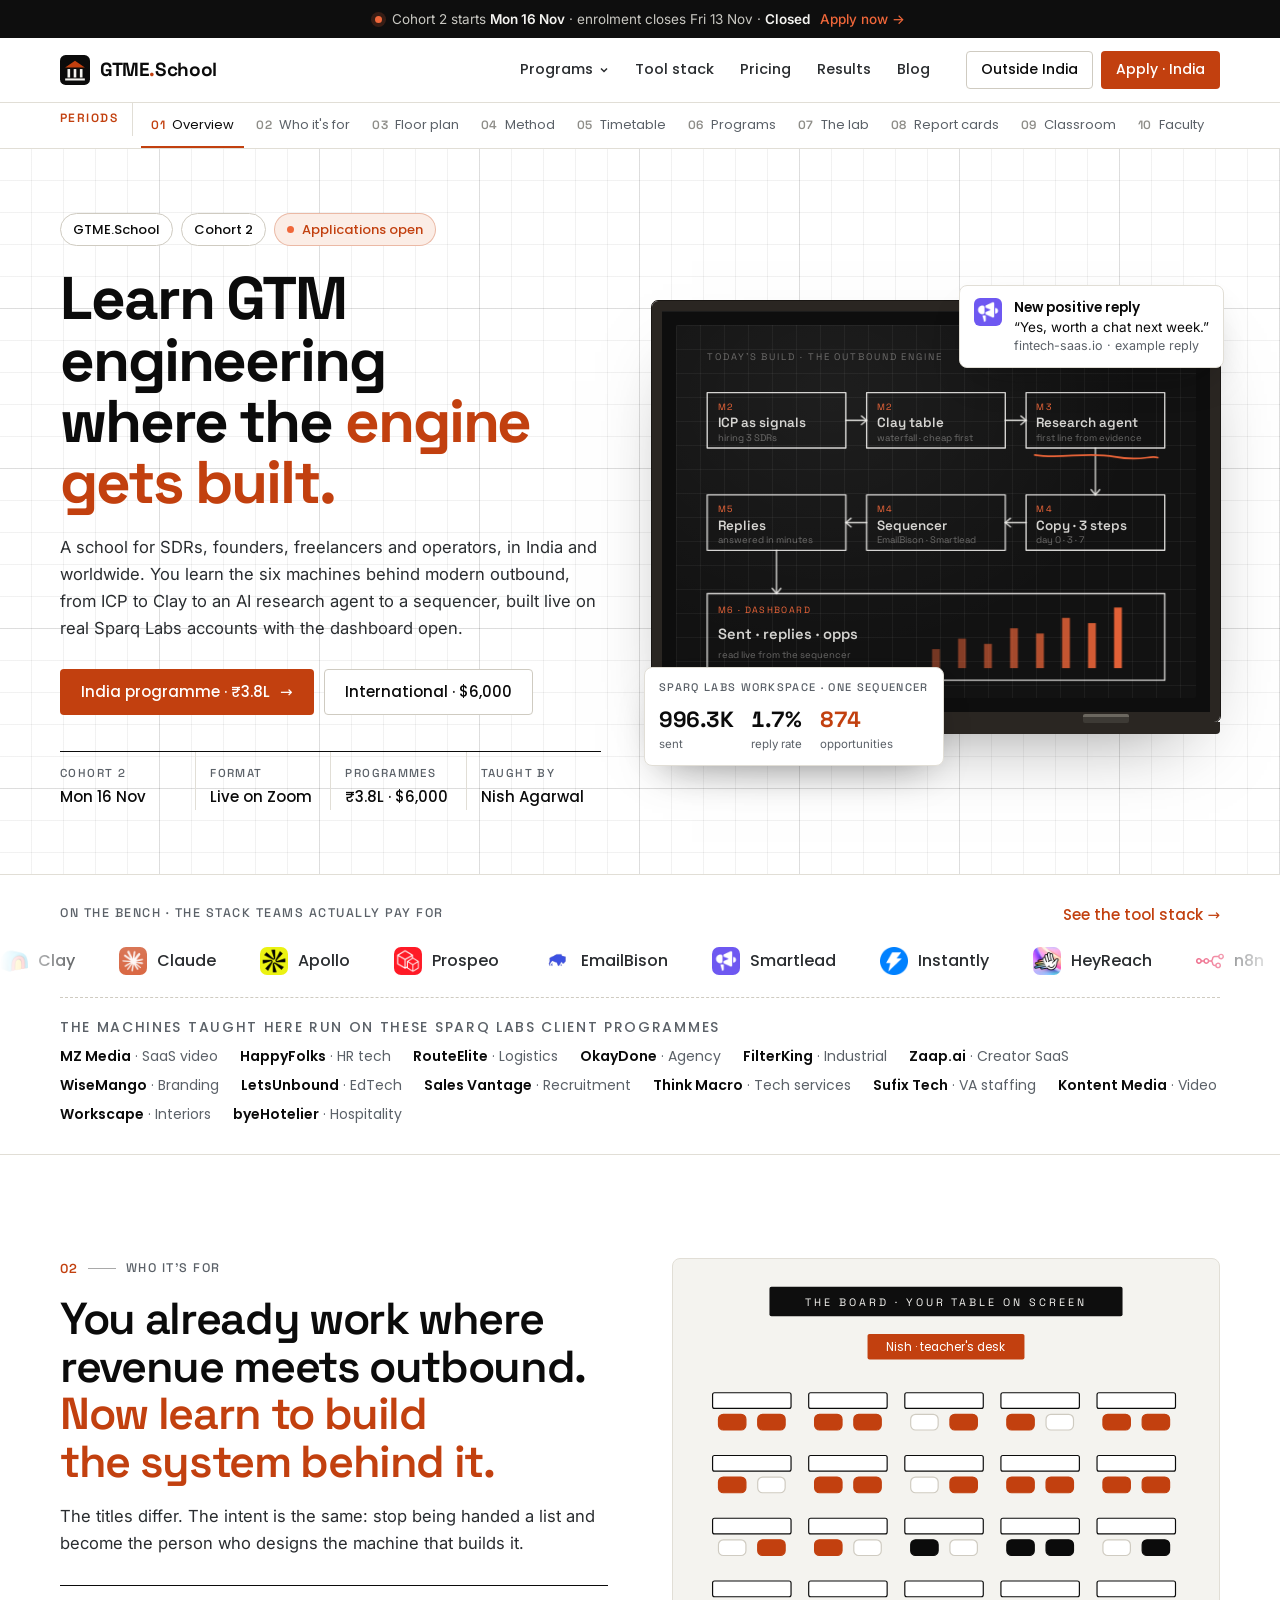
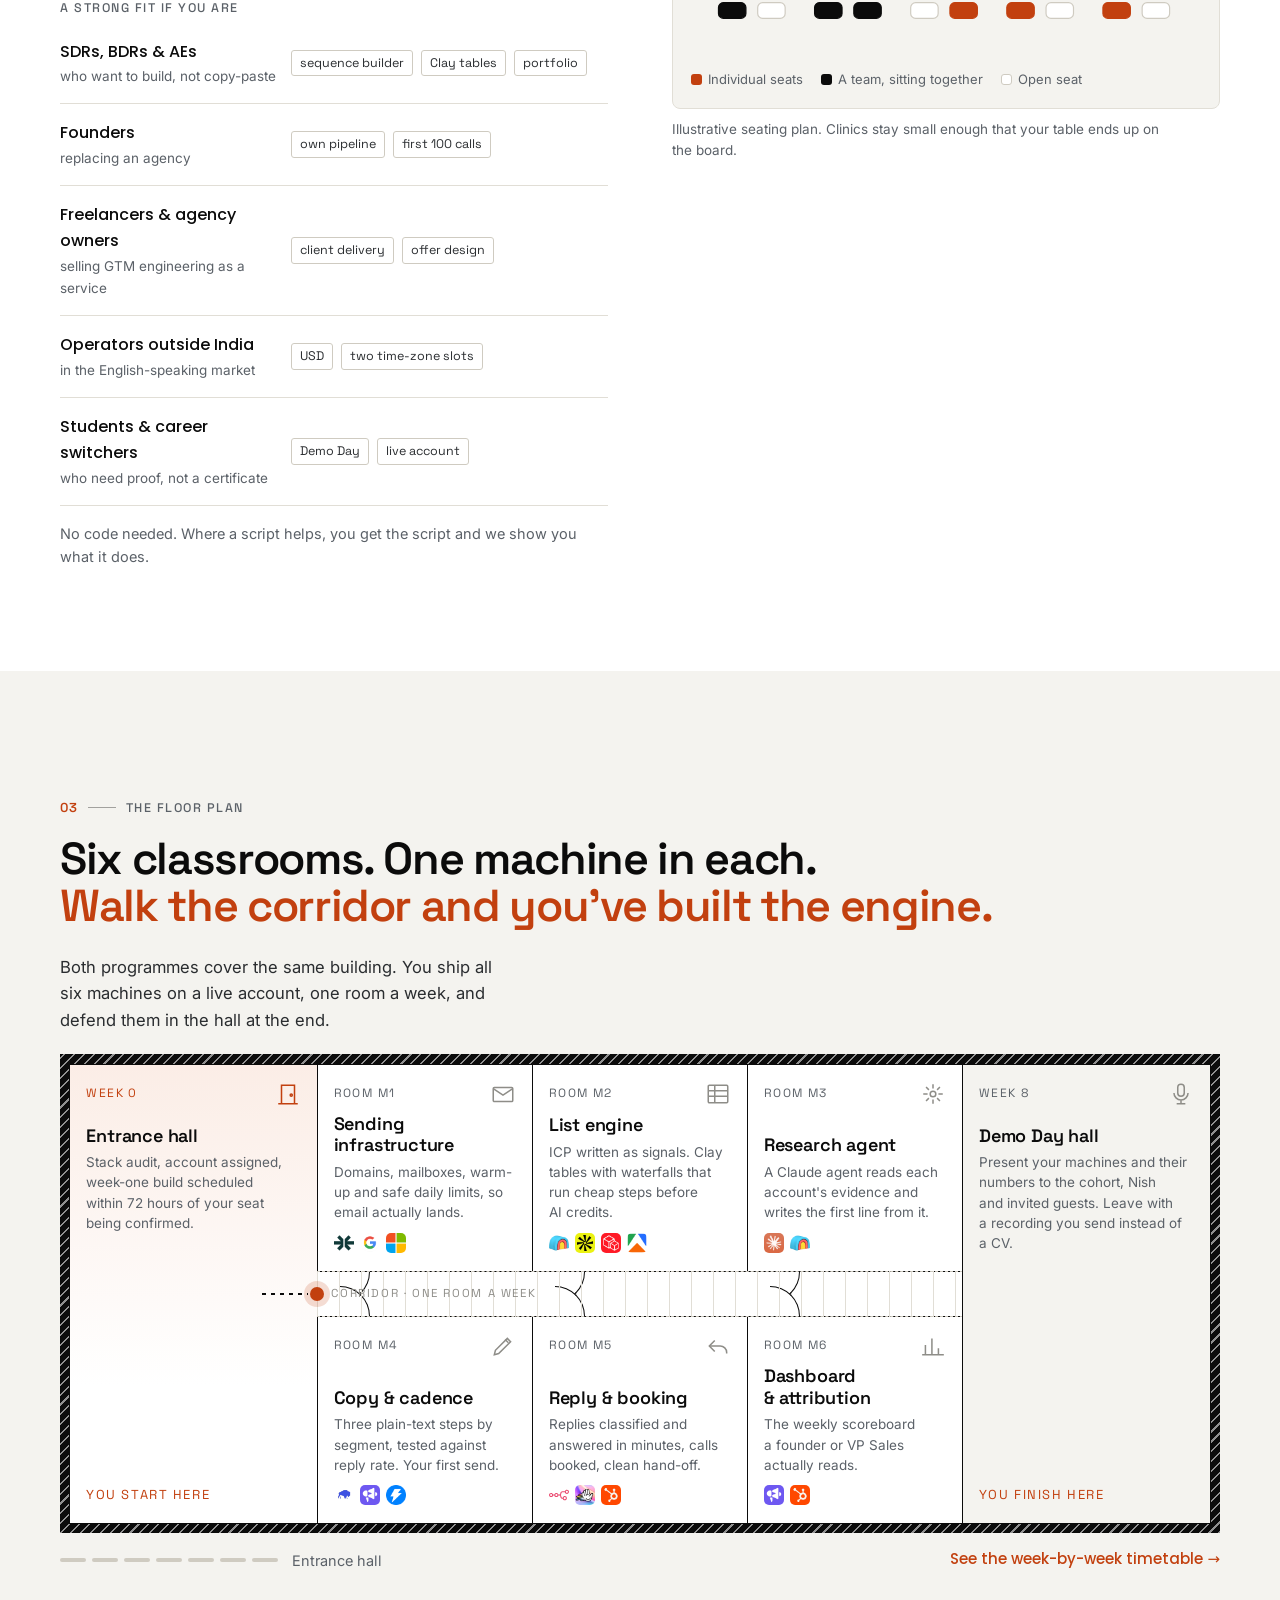
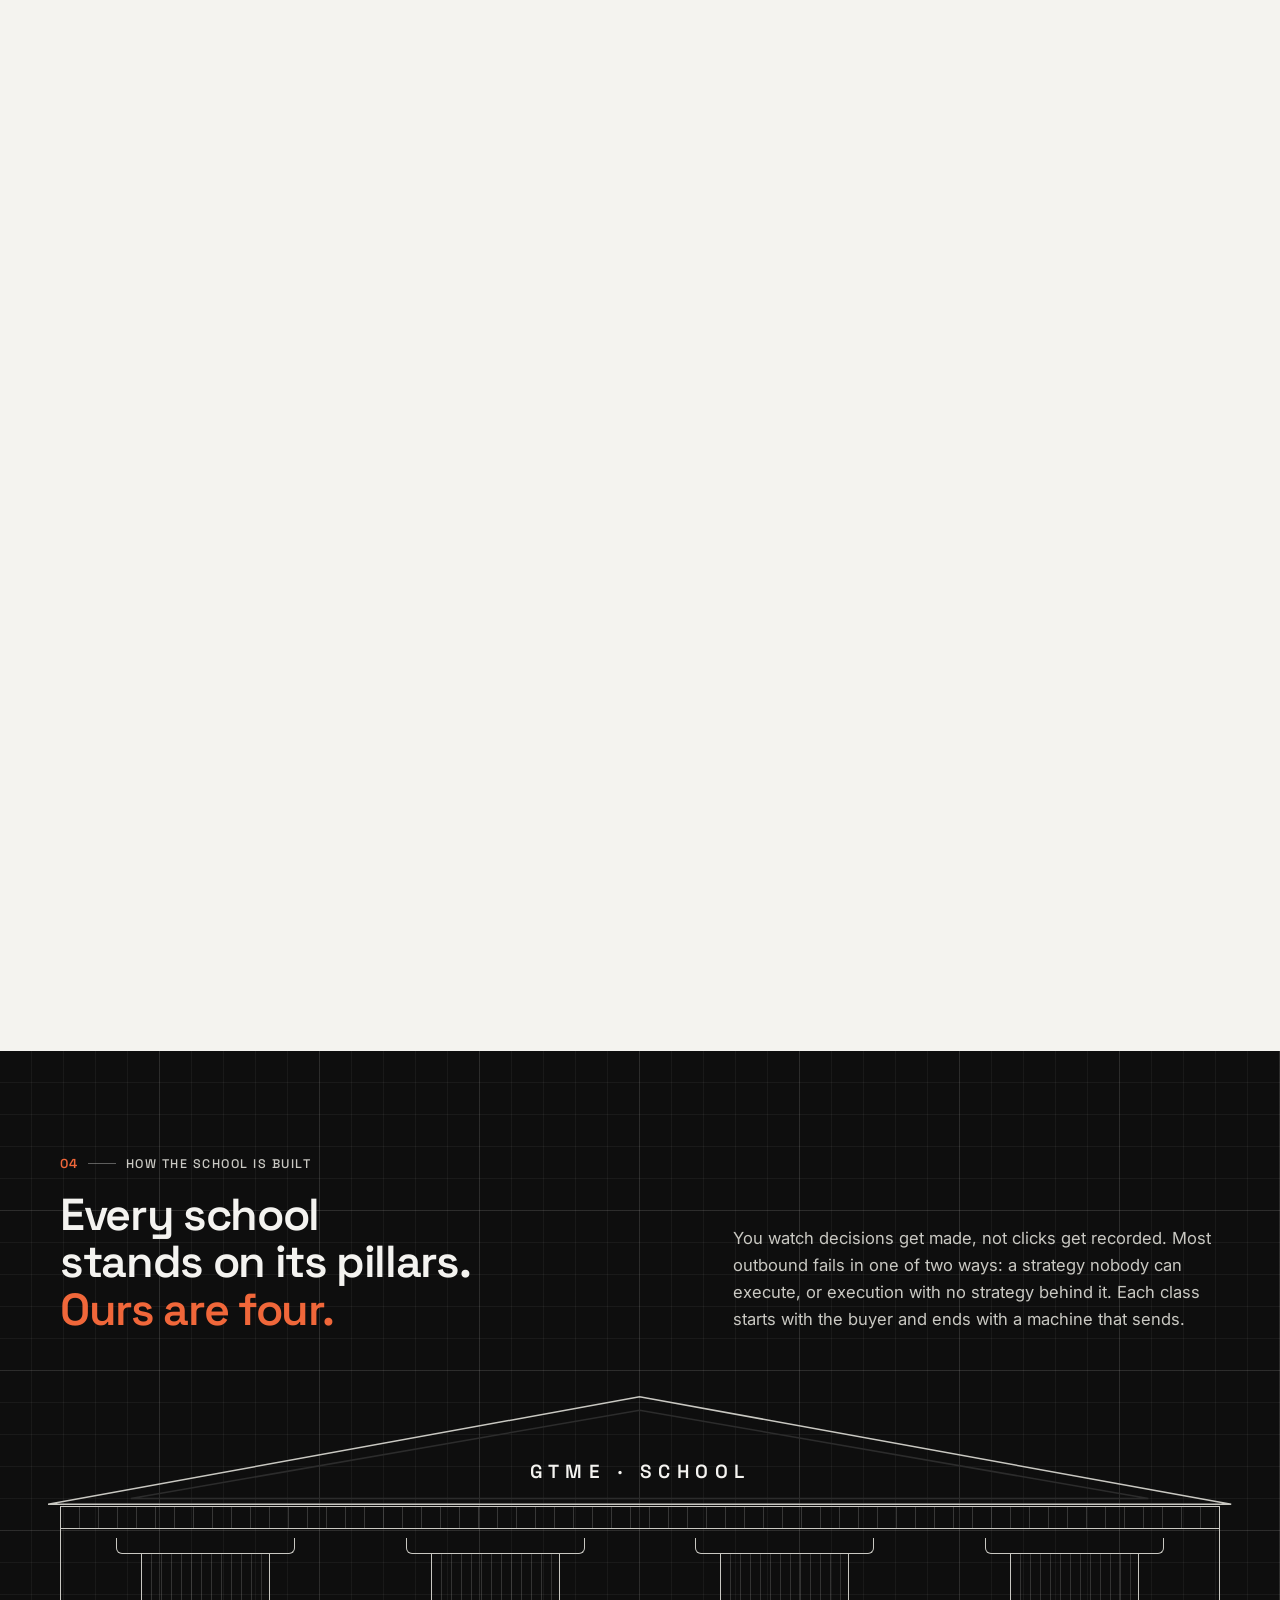
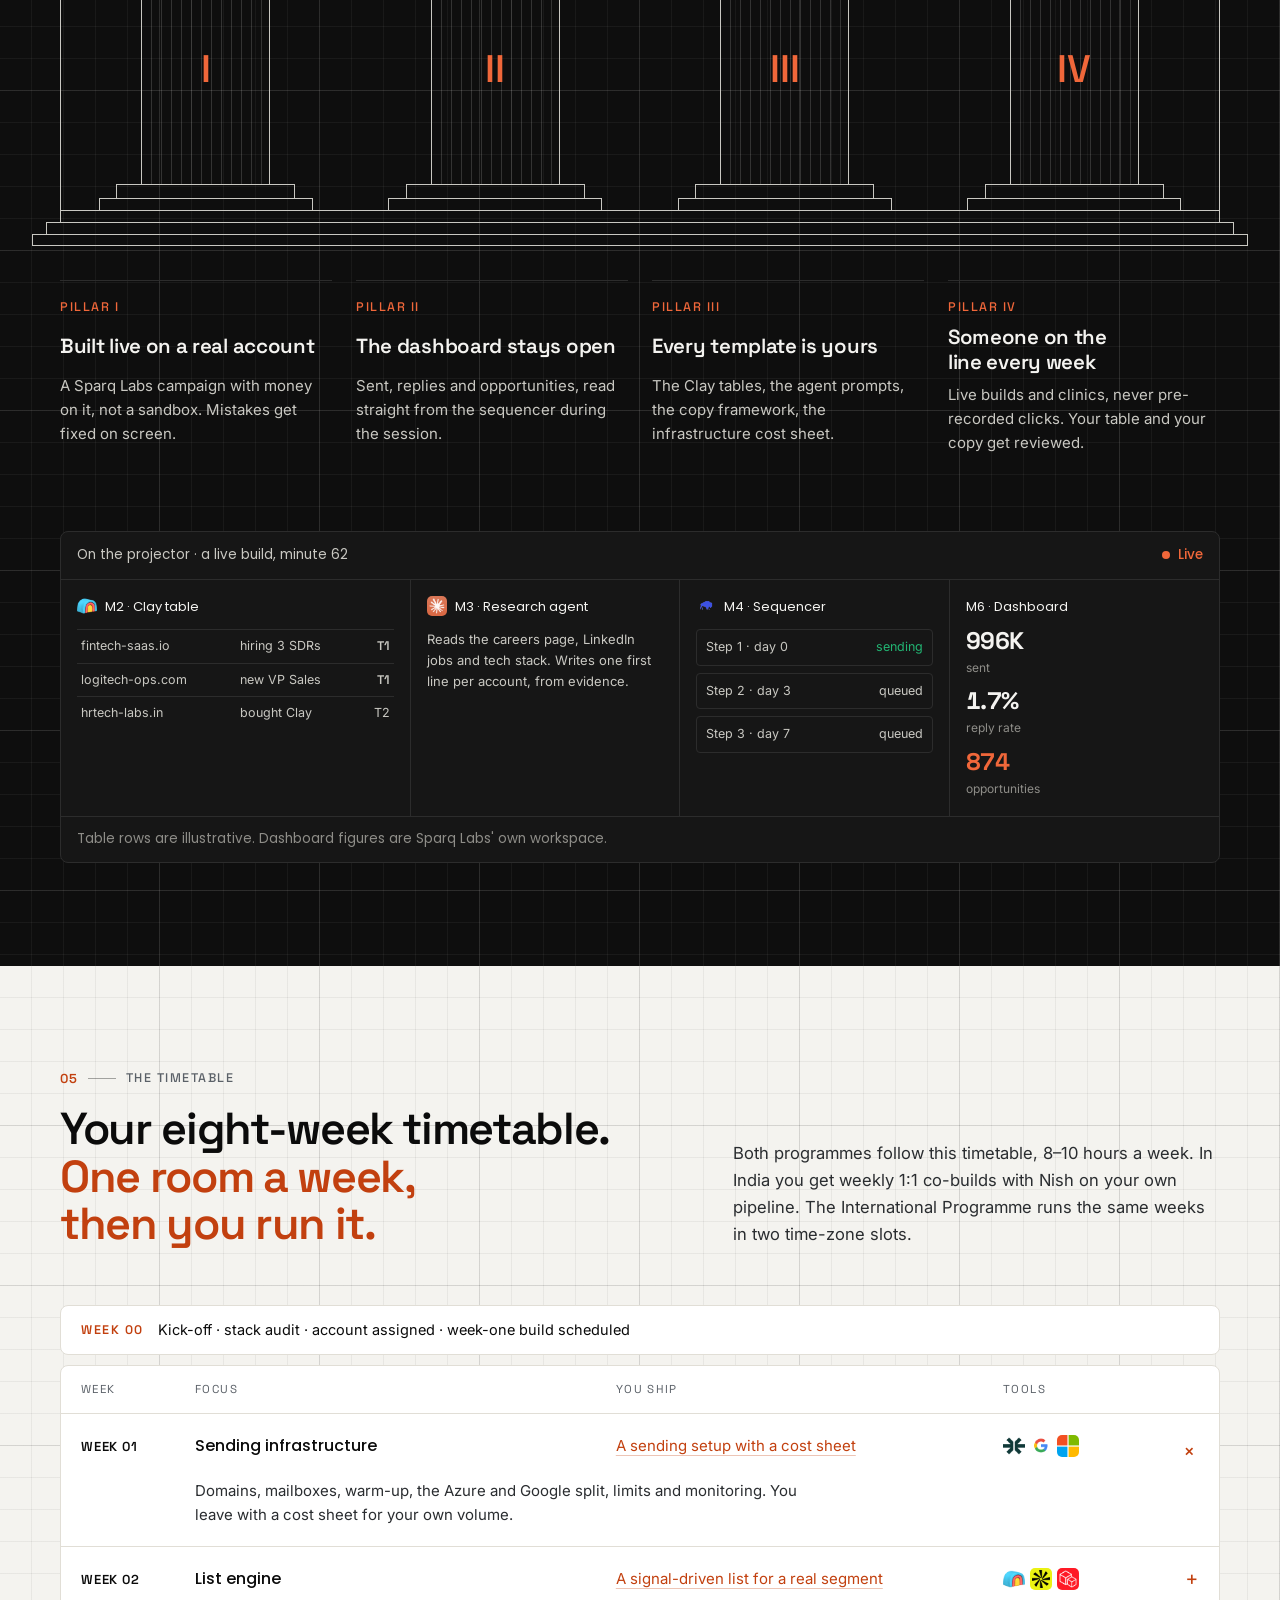
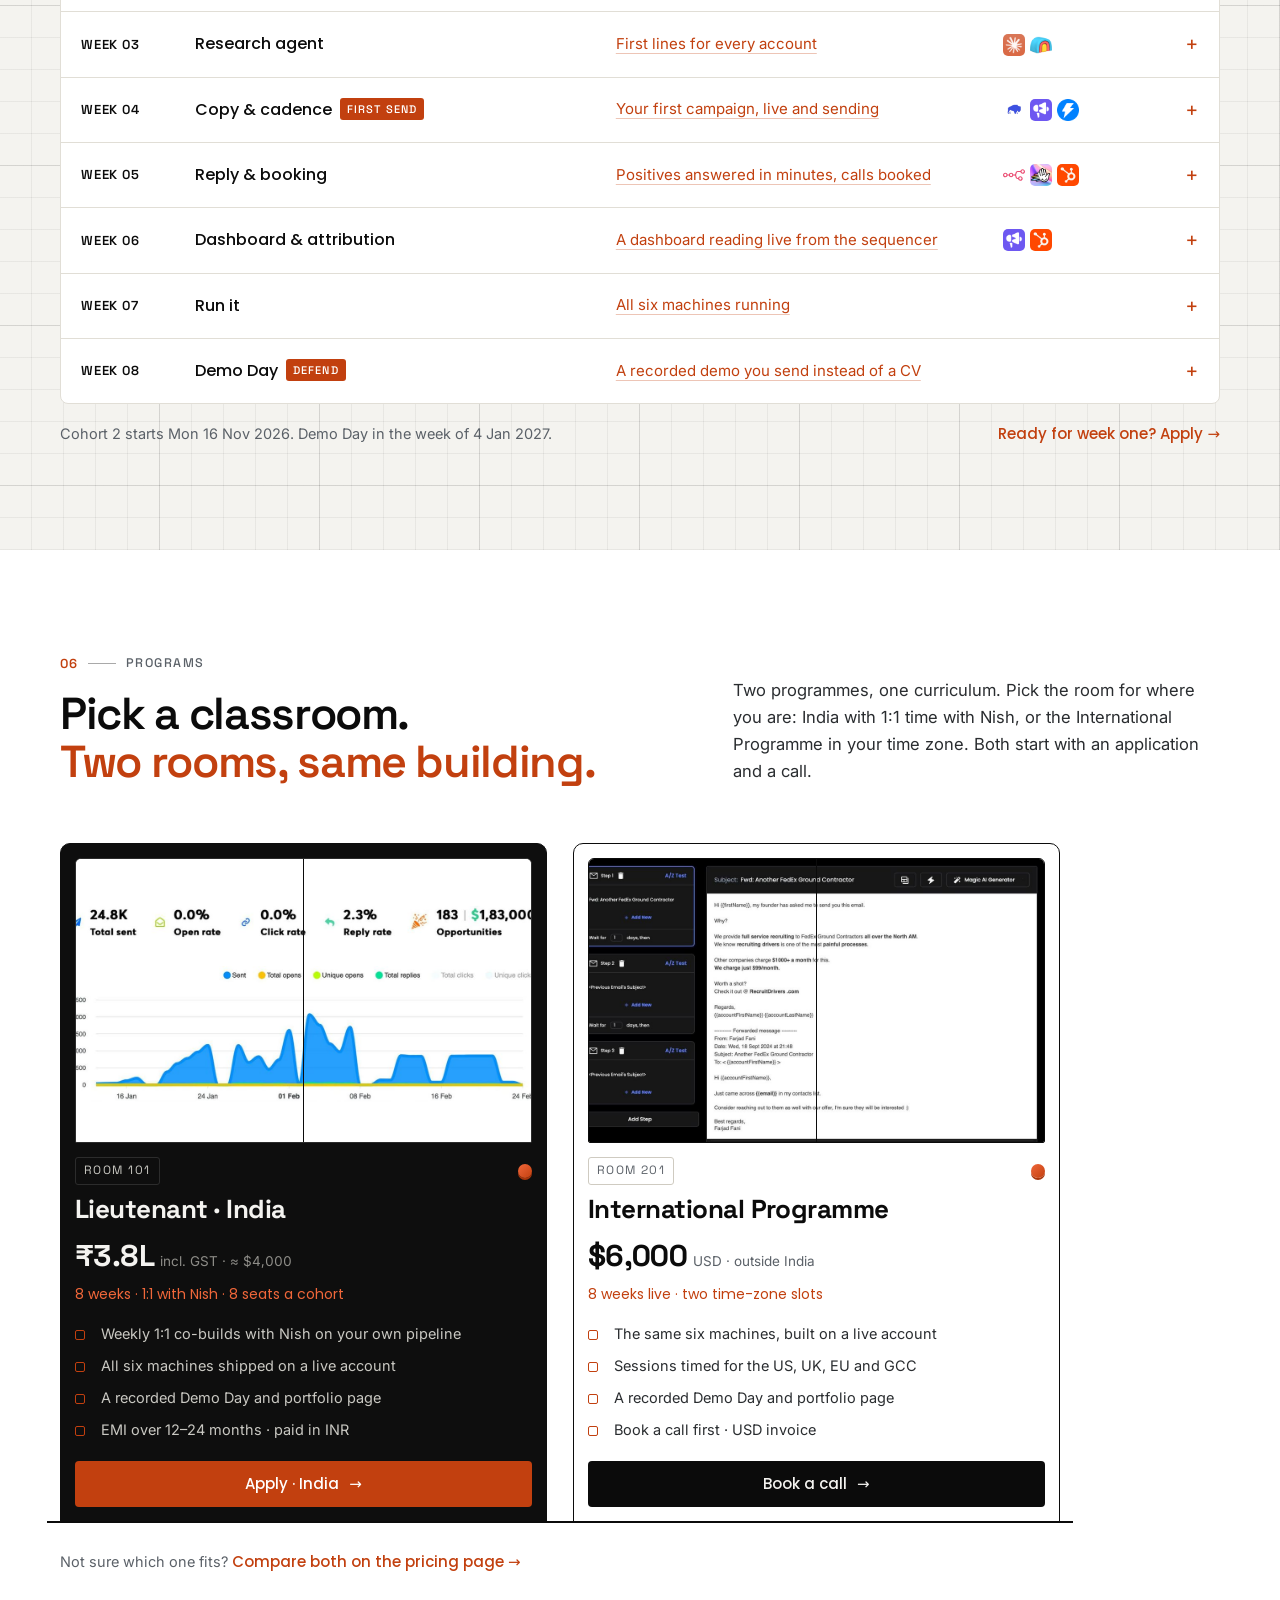
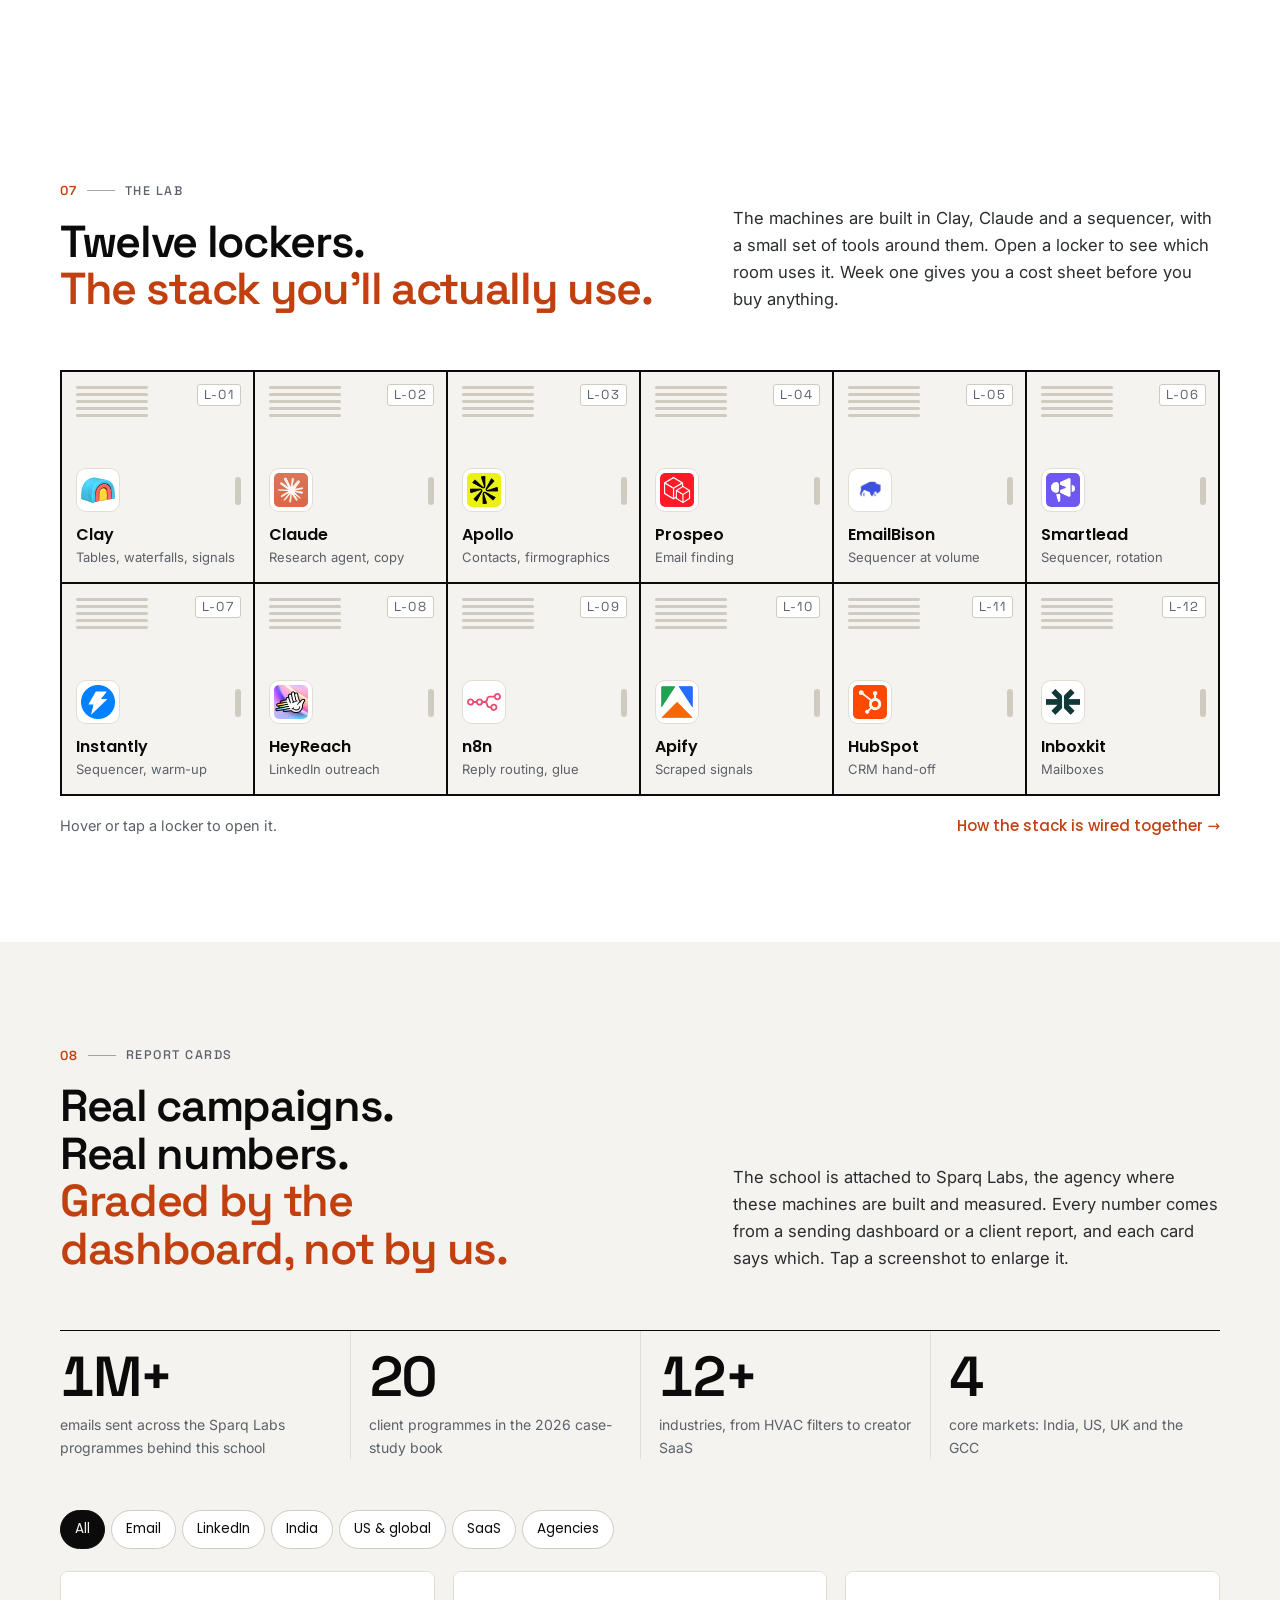
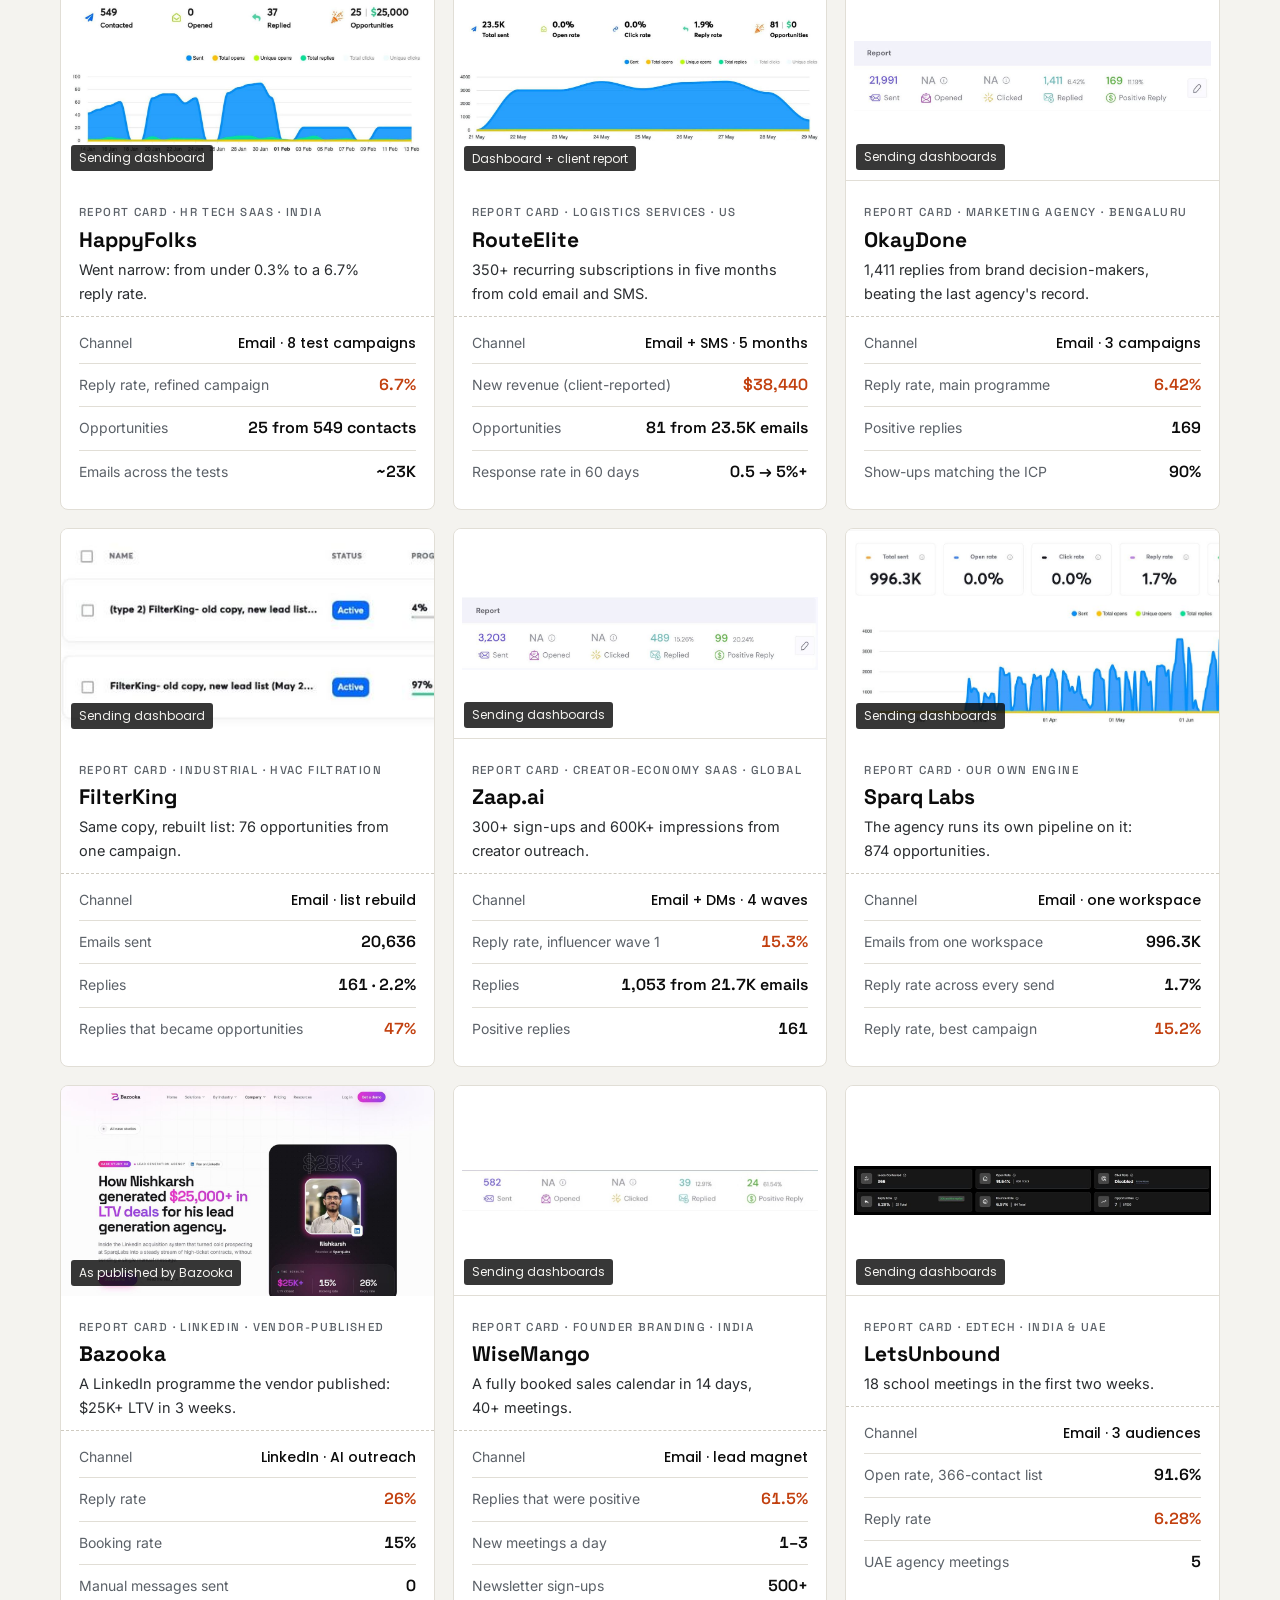
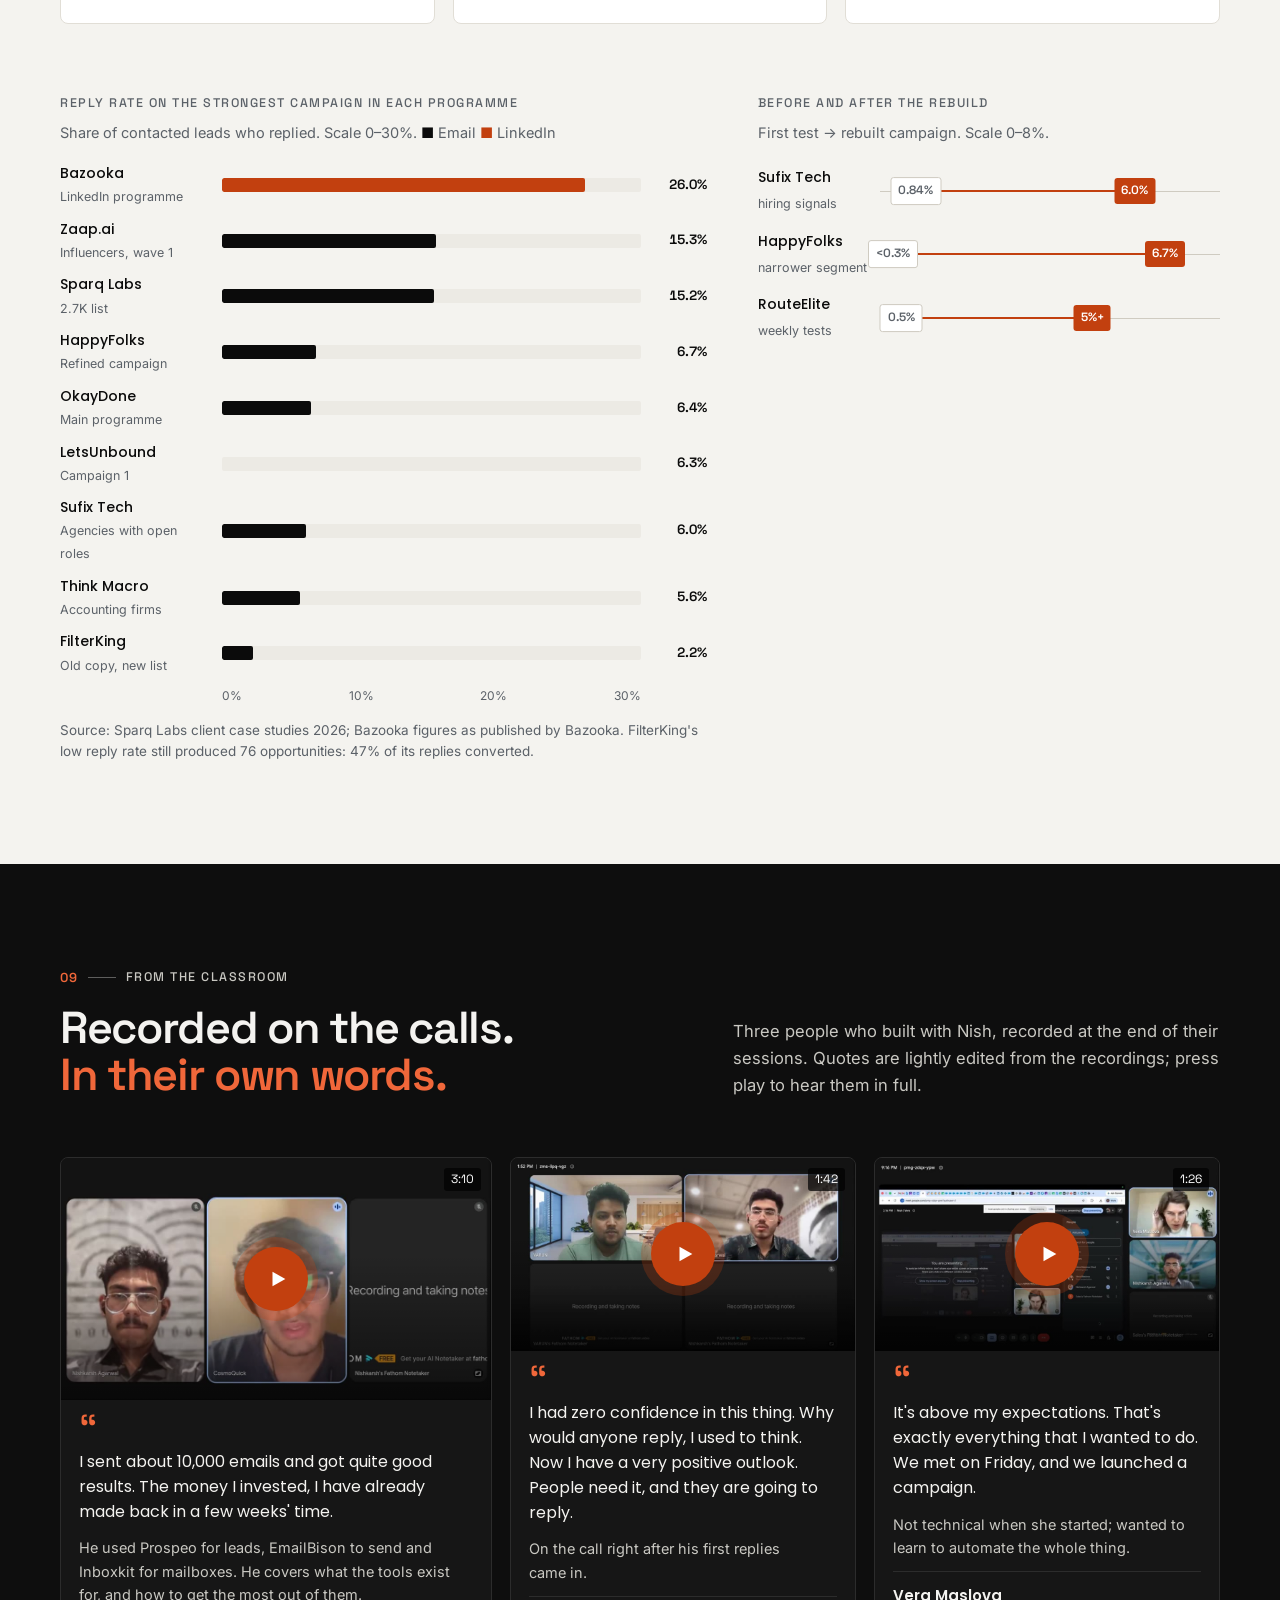
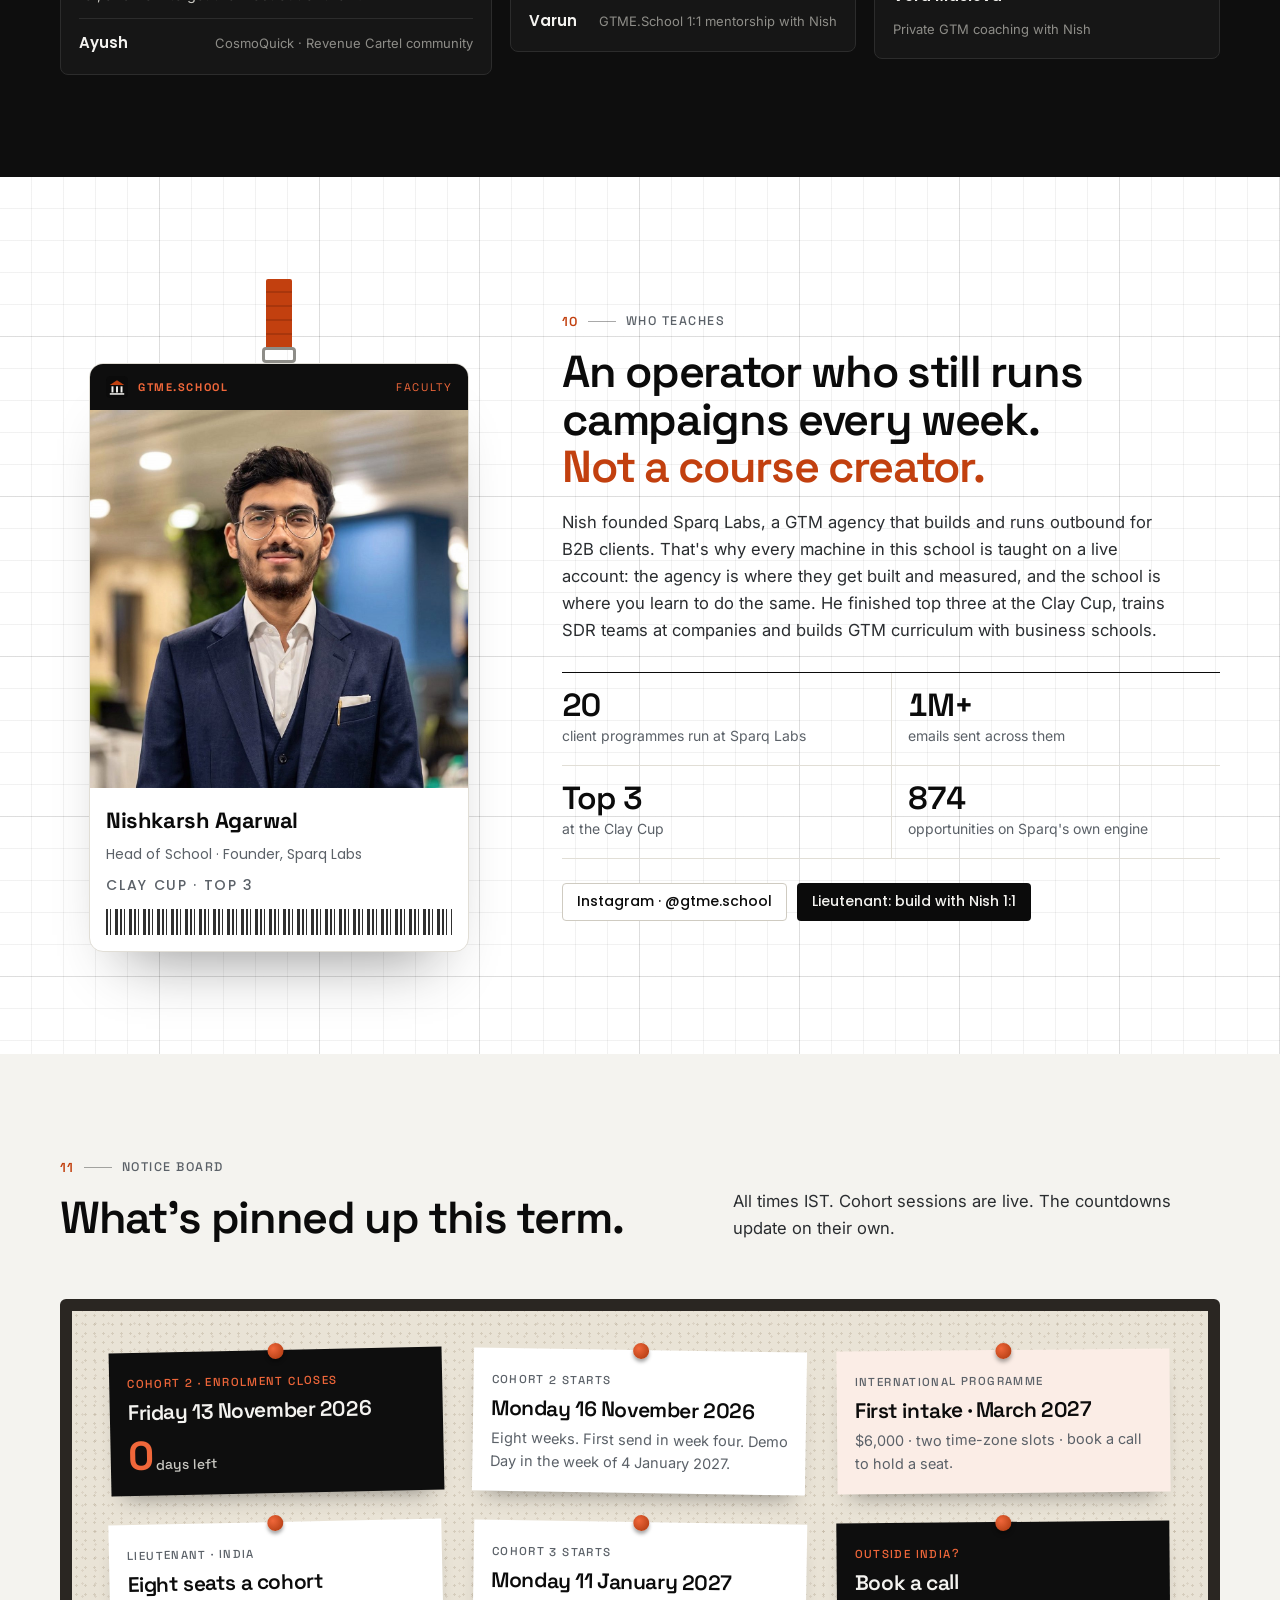
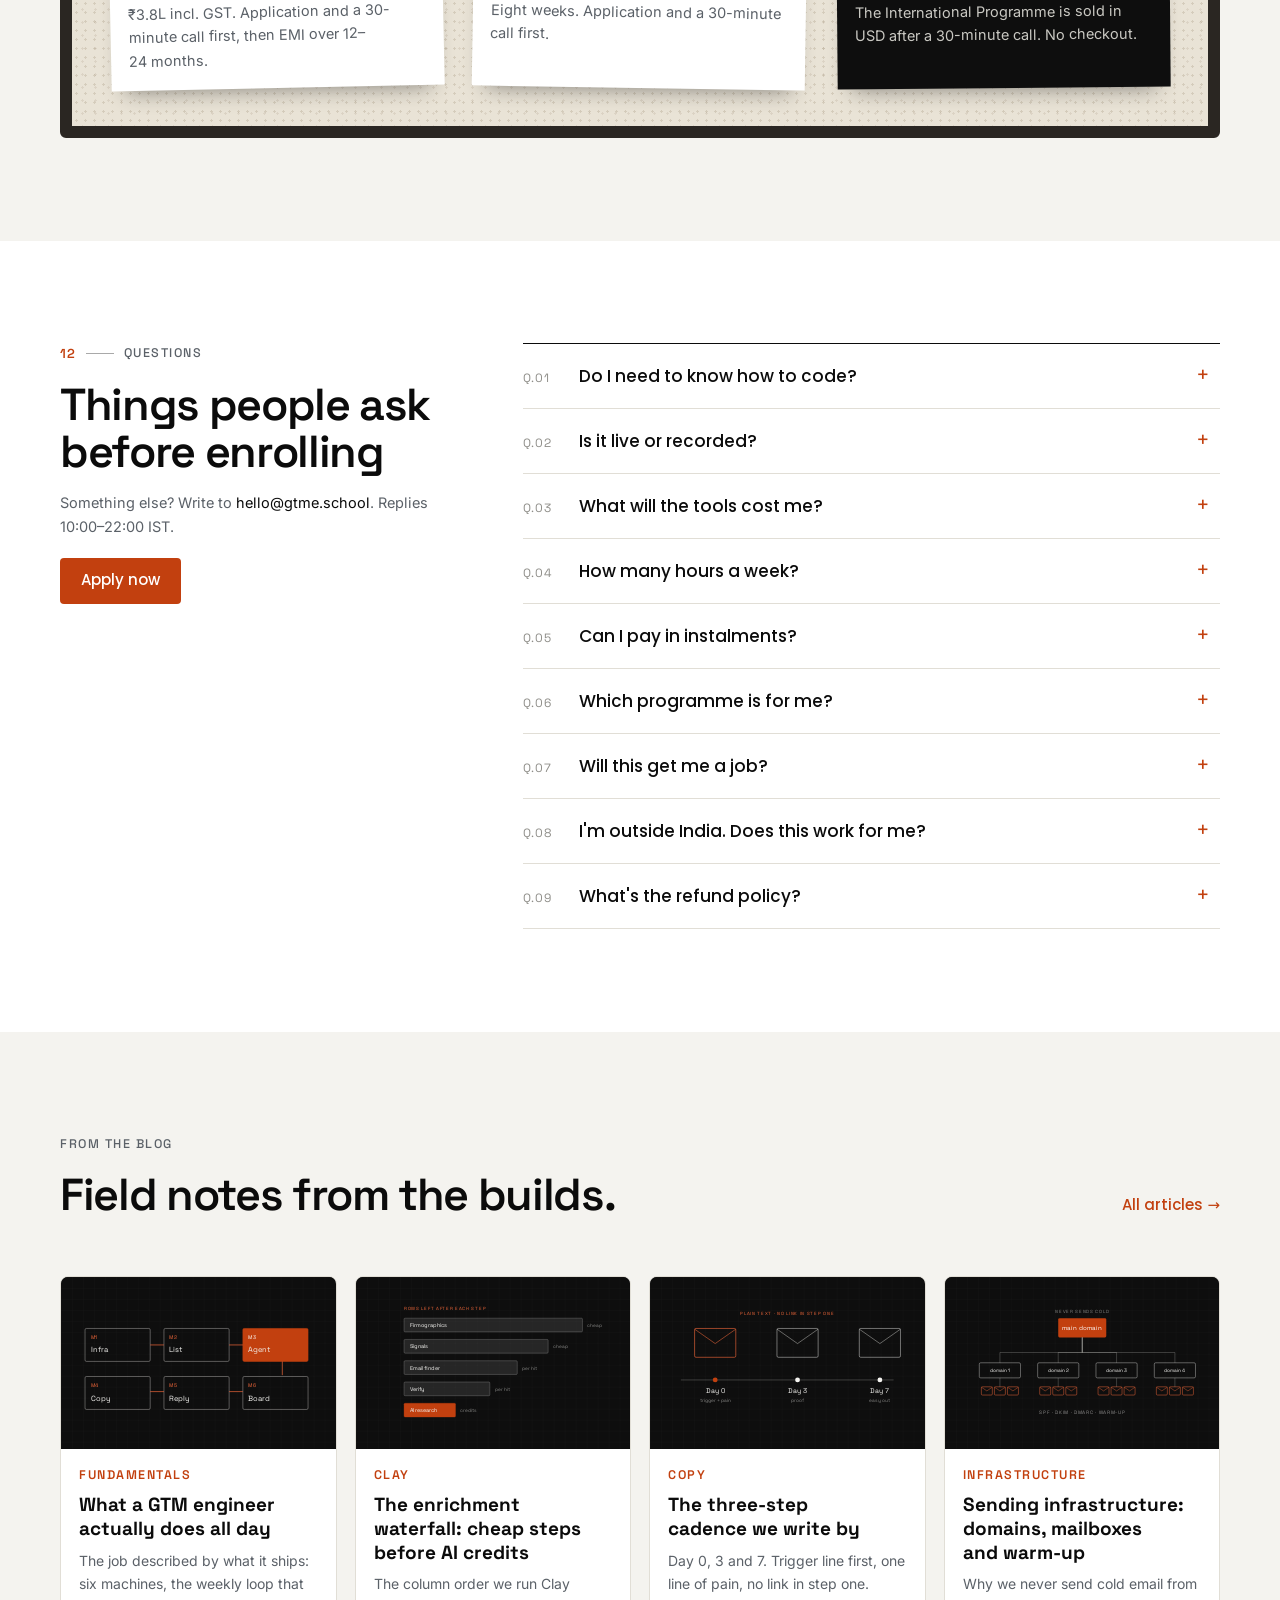
==== index.html @ cdf1d206 "Add files via upload" ====
<!doctype html><html lang="en"><head><meta charset="utf-8"><meta name="viewport" content="width=device-width,initial-scale=1,viewport-fit=cover"><title>GTME.School</title><meta name="claude:viewport-fit-sides" content="cover"><meta name="description" content="Learn GTM engineering by building the outbound engine live on real accounts: Lieutenant for India and the International Programme."><link rel="icon" href="favicon.svg"><link rel="preconnect" href="https://fonts.googleapis.com"><link rel="preconnect" href="https://fonts.gstatic.com" crossorigin><link rel="stylesheet" href="https://fonts.googleapis.com/css2?family=Inter:wght@400;500;600&family=Poppins:wght@400;500;600&family=Space+Grotesk:wght@400;500;600;700&display=swap"><link rel="stylesheet" href="assets/site.css"></head><body><div class="bell"><div class="wrap"><span class="dot" aria-hidden="true"></span><span>Cohort 2 starts <b>Mon 16 Nov</b> · enrolment closes Fri 13 Nov · <b data-deadline="2026-11-13T23:59:00+05:30">21 days left</b></span><a href="pricing.html#apply">Apply now →</a></div></div>
<header class="hdr"><div class="wrap"><a class="brand " href="index.html" aria-label="GTME.School home"><svg viewBox="0 0 32 32" aria-hidden="true"><rect width="32" height="32" rx="6" fill="#0B0B0B"/><path d="M5.5 13.2 16 6l10.5 7.2z" fill="#C2400F"/><rect x="8" y="15" width="2.8" height="9" fill="#F4F3F0"/><rect x="14.6" y="15" width="2.8" height="9" fill="#F4F3F0"/><rect x="21.2" y="15" width="2.8" height="9" fill="#F4F3F0"/><rect x="5.5" y="25" width="21" height="2.2" fill="#F4F3F0"/></svg><span>GTME<span class="dotsch">.</span>School</span></a>
<nav class="nav" aria-label="Main">
<div class="dd"><button type="button" aria-expanded="false" aria-haspopup="true">Programs <svg width="10" height="10" viewBox="0 0 10 10" aria-hidden="true"><path d="M2 3.5 5 6.5 8 3.5" fill="none" stroke="currentColor" stroke-width="1.5"/></svg></button><div class="menu"><a href="lieutenant.html"><span class="rm">RM 101</span><span class="t">Lieutenant · India</span><span class="p">₹3.8L</span><span class="d">8 weeks · 1:1 with Nish · incl. GST</span></a><a href="international.html"><span class="rm">RM 201</span><span class="t">International Programme</span><span class="p">$6,000</span><span class="d">8 weeks · two time-zone slots · USD</span></a></div></div>
<a href="tools.html">Tool stack</a><a href="pricing.html">Pricing</a><a href="index.html#results">Results</a><a href="blog.html">Blog</a></nav>
<div class="cta"><a class="btn btn-line btn-sm" href="international.html">Outside India</a><a class="btn btn-ember btn-sm" href="lieutenant.html#apply">Apply · India</a></div>
<button class="burger" type="button" aria-label="Open menu" aria-expanded="false" aria-controls="mnav"><span></span></button>
</div></header>
<div class="mnav" id="mnav" hidden><div class="top"><a class="brand " href="index.html" aria-label="GTME.School home"><svg viewBox="0 0 32 32" aria-hidden="true"><rect width="32" height="32" rx="6" fill="#0B0B0B"/><path d="M5.5 13.2 16 6l10.5 7.2z" fill="#C2400F"/><rect x="8" y="15" width="2.8" height="9" fill="#F4F3F0"/><rect x="14.6" y="15" width="2.8" height="9" fill="#F4F3F0"/><rect x="21.2" y="15" width="2.8" height="9" fill="#F4F3F0"/><rect x="5.5" y="25" width="21" height="2.2" fill="#F4F3F0"/></svg><span>GTME<span class="dotsch">.</span>School</span></a><button class="close" type="button" aria-label="Close menu">×</button></div>
<a class="l" href="index.html">Home</a><a class="l" href="lieutenant.html">Lieutenant · India <span>₹3.8L</span></a><a class="l" href="international.html">International <span>$6,000</span></a><a class="l" href="tools.html">Tool stack</a><a class="l" href="pricing.html">Pricing</a><a class="l" href="index.html#results">Results</a><a class="l" href="blog.html">Blog</a>
<a class="btn btn-ember" href="lieutenant.html#apply">Apply · India</a><a class="btn btn-line" href="international.html#call">Book a call · International</a></div><main id="top"><nav class="periods" aria-label="Sections"><div class="wrap"><div class="scroller"><ol><li><span class="bellmark">Periods</span></li><li><a href="#top"><b>01</b>Overview</a></li><li><a href="#who"><b>02</b>Who it's for</a></li><li><a href="#plan"><b>03</b>Floor plan</a></li><li><a href="#method"><b>04</b>Method</a></li><li><a href="#timetable"><b>05</b>Timetable</a></li><li><a href="#programs"><b>06</b>Programs</a></li><li><a href="#lab"><b>07</b>The lab</a></li><li><a href="#results"><b>08</b>Report cards</a></li><li><a href="#classroom"><b>09</b>Classroom</a></li><li><a href="#faculty"><b>10</b>Faculty</a></li><li><a href="#dates"><b>11</b>Notice board</a></li><li><a href="#faq"><b>12</b>FAQ</a></li></ol></div></div></nav><section class="hero blueprint"><div class="wrap hero-grid">
<div class="rv">
<div class="chips"><span class="chip">GTME.School</span><span class="chip">Cohort 2</span><span class="chip ember"><span class="d"></span>Applications open</span></div>
<h1 class="h1">Learn GTM engineering where the <span class="em">engine gets built.</span></h1>
<p class="lede">A school for SDRs, founders, freelancers and operators, in India and worldwide. You learn the six machines behind modern outbound, from ICP to Clay to an AI research agent to a sequencer, built live on real Sparq Labs accounts with the dashboard open.</p>
<div class="ctas"><a class="btn btn-ember" href="lieutenant.html">India programme · ₹3.8L <span class="arr">→</span></a><a class="btn btn-line" href="international.html">International · $6,000</a></div>
<div class="facts"><div><span class="label">Cohort 2</span><span class="v">Mon 16 Nov</span></div><div><span class="label">Format</span><span class="v">Live on Zoom</span></div><div><span class="label">Programmes</span><span class="v">₹3.8L · $6,000</span></div><div><span class="label">Taught by</span><span class="v">Nish Agarwal</span></div></div>
</div>
<div class="rv d1" style="position:relative"><div class="board"><div class="board-in"><svg viewBox="0 0 600 430" role="img" aria-label="Chalkboard diagram of the outbound engine: ICP as signals, Clay table, research agent, three-step copy, sequencer, replies, and a dashboard showing 996.3K emails sent and 874 opportunities."><path class="chalk-s draw" data-d="0.25" pathLength="1" d="M36 78h160v64h-160z"/><g class="fadein" data-d="0.60"><text class="chalk-t" x="48" y="98" font-size="10.5" letter-spacing="1.6" style="fill:var(--flame)">M2</text><text class="chalk-t" x="48" y="118" font-size="15.5" font-weight="600">ICP as signals</text><text class="chalk-t" x="48" y="134" font-size="11" style="fill:var(--chalk-dim)">hiring 3 SDRs</text></g><path class="chalk-s draw" data-d="0.57" pathLength="1" d="M220 78h160v64h-160z"/><g class="fadein" data-d="0.92"><text class="chalk-t" x="232" y="98" font-size="10.5" letter-spacing="1.6" style="fill:var(--flame)">M2</text><text class="chalk-t" x="232" y="118" font-size="15.5" font-weight="600">Clay table</text><text class="chalk-t" x="232" y="134" font-size="11" style="fill:var(--chalk-dim)">waterfall · cheap first</text></g><path class="chalk-s draw" data-d="0.89" pathLength="1" d="M404 78h160v64h-160z"/><g class="fadein" data-d="1.24"><text class="chalk-t" x="416" y="98" font-size="10.5" letter-spacing="1.6" style="fill:var(--flame)">M3</text><text class="chalk-t" x="416" y="118" font-size="15.5" font-weight="600">Research agent</text><text class="chalk-t" x="416" y="134" font-size="11" style="fill:var(--chalk-dim)">first line from evidence</text></g><path class="chalk-s draw" data-d="1.21" pathLength="1" d="M404 196h160v64h-160z"/><g class="fadein" data-d="1.56"><text class="chalk-t" x="416" y="216" font-size="10.5" letter-spacing="1.6" style="fill:var(--flame)">M4</text><text class="chalk-t" x="416" y="236" font-size="15.5" font-weight="600">Copy · 3 steps</text><text class="chalk-t" x="416" y="252" font-size="11" style="fill:var(--chalk-dim)">day 0 · 3 · 7</text></g><path class="chalk-s draw" data-d="1.53" pathLength="1" d="M220 196h160v64h-160z"/><g class="fadein" data-d="1.88"><text class="chalk-t" x="232" y="216" font-size="10.5" letter-spacing="1.6" style="fill:var(--flame)">M4</text><text class="chalk-t" x="232" y="236" font-size="15.5" font-weight="600">Sequencer</text><text class="chalk-t" x="232" y="252" font-size="11" style="fill:var(--chalk-dim)">EmailBison · Smartlead</text></g><path class="chalk-s draw" data-d="1.85" pathLength="1" d="M36 196h160v64h-160z"/><g class="fadein" data-d="2.20"><text class="chalk-t" x="48" y="216" font-size="10.5" letter-spacing="1.6" style="fill:var(--flame)">M5</text><text class="chalk-t" x="48" y="236" font-size="15.5" font-weight="600">Replies</text><text class="chalk-t" x="48" y="252" font-size="11" style="fill:var(--chalk-dim)">answered in minutes</text></g><path class="chalk-s draw" data-d="0.55" pathLength="1" d="M196 110h24"/><path class="chalk-s draw" data-d="0.75" pathLength="1" d="M214 105l6 5-6 5"/><path class="chalk-s draw" data-d="0.87" pathLength="1" d="M380 110h24"/><path class="chalk-s draw" data-d="1.07" pathLength="1" d="M398 105l6 5-6 5"/><path class="chalk-s draw" data-d="1.19" pathLength="1" d="M484 142v54"/><path class="chalk-s draw" data-d="1.39" pathLength="1" d="M479 190l5 6 5-6"/><path class="chalk-s draw" data-d="1.51" pathLength="1" d="M404 228h-24"/><path class="chalk-s draw" data-d="1.71" pathLength="1" d="M386 223l-6 5 6 5"/><path class="chalk-s draw" data-d="1.83" pathLength="1" d="M220 228h-24"/><path class="chalk-s draw" data-d="2.03" pathLength="1" d="M202 223l-6 5 6 5"/><path class="chalk-s draw" data-d="2.15" pathLength="1" d="M116 260v50"/><path class="chalk-s draw" data-d="2.35" pathLength="1" d="M111 304l5 6 5-6"/><path class="chalk-s draw" data-d="2.37" pathLength="1" d="M36 310h528v100h-528z"/><path class="chalk-e draw" data-d="2.77" pathLength="1" d="M300 396v-22" style="stroke-width:9;stroke-linecap:butt;opacity:0.45"/><path class="chalk-e draw" data-d="2.85" pathLength="1" d="M330 396v-34" style="stroke-width:9;stroke-linecap:butt;opacity:0.52"/><path class="chalk-e draw" data-d="2.93" pathLength="1" d="M360 396v-28" style="stroke-width:9;stroke-linecap:butt;opacity:0.59"/><path class="chalk-e draw" data-d="3.01" pathLength="1" d="M390 396v-46" style="stroke-width:9;stroke-linecap:butt;opacity:0.66"/><path class="chalk-e draw" data-d="3.09" pathLength="1" d="M420 396v-40" style="stroke-width:9;stroke-linecap:butt;opacity:0.73"/><path class="chalk-e draw" data-d="3.17" pathLength="1" d="M450 396v-58" style="stroke-width:9;stroke-linecap:butt;opacity:0.80"/><path class="chalk-e draw" data-d="3.25" pathLength="1" d="M480 396v-52" style="stroke-width:9;stroke-linecap:butt;opacity:0.87"/><path class="chalk-e draw" data-d="3.33" pathLength="1" d="M510 396v-70" style="stroke-width:9;stroke-linecap:butt;opacity:0.94"/><g class="fadein" data-d="2.67"><text class="chalk-t" x="48" y="332" font-size="10.5" letter-spacing="1.6" style="fill:var(--flame)">M6 · DASHBOARD</text><text class="chalk-t" x="48" y="362" font-size="17" font-weight="600">Sent · replies · opps</text><text class="chalk-t" x="48" y="384" font-size="11" style="fill:var(--chalk-dim)">read live from the sequencer</text></g><path class="chalk-e draw" data-d="1.15" pathLength="1" d="M414 150c30 5 60-4 92 2s40-2 50 1"/><g class="fadein" data-d="0"><text class="chalk-t" x="36" y="40" font-size="11" letter-spacing="2.2" style="fill:var(--chalk-dim)">TODAY'S BUILD · THE OUTBOUND ENGINE</text><text class="chalk-t" x="564" y="40" font-size="11" letter-spacing="2" text-anchor="end" style="fill:var(--flame)">LIVE · REAL ACCOUNT</text></g><circle cx="556" cy="36" r="0" /></svg></div><div class="tray" aria-hidden="true"><i></i><i></i><i></i></div><div class="toast t1 fadein" data-d="2.6"><img src="assets/logos/smartlead.png" alt="" class="" loading="lazy" decoding="async" width="28" height="28"><div><b>New positive reply</b>“Yes, worth a chat next week.”<div class="m">fintech-saas.io · example reply</div></div></div><div class="toast t2 fadein" data-d="3.0"><span class="label" style="font-size:11px">Sparq Labs workspace · one sequencer</span><div class="row tnum"><div class="n">996.3K<small>sent</small></div><div class="n">1.7%<small>reply rate</small></div><div class="n" style="color:var(--ember)">874<small>opportunities</small></div></div></div></div></div>
</div></section>
<section class="belt"><div class="wrap"><div class="cap"><span class="label">On the bench · the stack teams actually pay for</span><a class="tlink" href="tools.html">See the tool stack →</a></div></div>
<div class="marq-mask"><div class="marq" aria-label="Tools taught"><span><img src="assets/logos/clay.png" alt="" class="" loading="lazy" decoding="async" width="28" height="28">Clay</span><span><img src="assets/logos/claude.png" alt="" class="" loading="lazy" decoding="async" width="28" height="28">Claude</span><span><img src="assets/logos/apollo.png" alt="" class="" loading="lazy" decoding="async" width="28" height="28">Apollo</span><span><img src="assets/logos/prospeo.png" alt="" class="" loading="lazy" decoding="async" width="28" height="28">Prospeo</span><span><img src="assets/logos/emailbison.png" alt="" class="" loading="lazy" decoding="async" width="28" height="28">EmailBison</span><span><img src="assets/logos/smartlead.png" alt="" class="" loading="lazy" decoding="async" width="28" height="28">Smartlead</span><span><img src="assets/logos/instantly.png" alt="" class="" loading="lazy" decoding="async" width="28" height="28">Instantly</span><span><img src="assets/logos/heyreach.png" alt="" class="" loading="lazy" decoding="async" width="28" height="28">HeyReach</span><span><img src="assets/logos/n8n.svg" alt="" class="" loading="lazy" decoding="async" width="28" height="28">n8n</span><span><img src="assets/logos/apify.png" alt="" class="" loading="lazy" decoding="async" width="28" height="28">Apify</span><span><img src="assets/logos/hubspot.png" alt="" class="" loading="lazy" decoding="async" width="28" height="28">HubSpot</span><span><img src="assets/logos/inboxkit.png" alt="" class="" loading="lazy" decoding="async" width="28" height="28">Inboxkit</span><span aria-hidden="true"><img src="assets/logos/clay.png" alt="" class="" loading="lazy" decoding="async" width="28" height="28">Clay</span><span aria-hidden="true"><img src="assets/logos/claude.png" alt="" class="" loading="lazy" decoding="async" width="28" height="28">Claude</span><span aria-hidden="true"><img src="assets/logos/apollo.png" alt="" class="" loading="lazy" decoding="async" width="28" height="28">Apollo</span><span aria-hidden="true"><img src="assets/logos/prospeo.png" alt="" class="" loading="lazy" decoding="async" width="28" height="28">Prospeo</span><span aria-hidden="true"><img src="assets/logos/emailbison.png" alt="" class="" loading="lazy" decoding="async" width="28" height="28">EmailBison</span><span aria-hidden="true"><img src="assets/logos/smartlead.png" alt="" class="" loading="lazy" decoding="async" width="28" height="28">Smartlead</span><span aria-hidden="true"><img src="assets/logos/instantly.png" alt="" class="" loading="lazy" decoding="async" width="28" height="28">Instantly</span><span aria-hidden="true"><img src="assets/logos/heyreach.png" alt="" class="" loading="lazy" decoding="async" width="28" height="28">HeyReach</span><span aria-hidden="true"><img src="assets/logos/n8n.svg" alt="" class="" loading="lazy" decoding="async" width="28" height="28">n8n</span><span aria-hidden="true"><img src="assets/logos/apify.png" alt="" class="" loading="lazy" decoding="async" width="28" height="28">Apify</span><span aria-hidden="true"><img src="assets/logos/hubspot.png" alt="" class="" loading="lazy" decoding="async" width="28" height="28">HubSpot</span><span aria-hidden="true"><img src="assets/logos/inboxkit.png" alt="" class="" loading="lazy" decoding="async" width="28" height="28">Inboxkit</span></div></div>
<div class="wrap"><div class="clients"><span class="label" style="width:100%">The machines taught here run on these Sparq Labs client programmes</span><span><b>MZ Media</b> · SaaS video</span><span><b>HappyFolks</b> · HR tech</span><span><b>RouteElite</b> · Logistics</span><span><b>OkayDone</b> · Agency</span><span><b>FilterKing</b> · Industrial</span><span><b>Zaap.ai</b> · Creator SaaS</span><span><b>WiseMango</b> · Branding</span><span><b>LetsUnbound</b> · EdTech</span><span><b>Sales Vantage</b> · Recruitment</span><span><b>Think Macro</b> · Tech services</span><span><b>Sufix Tech</b> · VA staffing</span><span><b>Kontent Media</b> · Video</span><span><b>Workscape</b> · Interiors</span><span><b>byeHotelier</b> · Hospitality</span></div></div></section><section class="sec" id="who"><div class="wrap who">
<div class="rv"><div class="kick"><span class="no">02</span><span class="rule"></span><span class="label">Who it's for</span></div>
<h2 class="h2">You already work where revenue meets outbound.<span class="line2">Now learn to build the system behind it.</span></h2>
<p class="lede" style="margin-top:18px">The titles differ. The intent is the same: stop being handed a list and become the person who designs the machine that builds it.</p>
<div class="roles" style="margin-top:28px"><div class="label" style="padding:12px 0 4px">A strong fit if you are</div><div class="r"><div class="n">SDRs, BDRs & AEs<small>who want to build, not copy-paste</small></div><div class="chips"><span class=tag>sequence builder</span><span class=tag>Clay tables</span><span class=tag>portfolio</span></div></div><div class="r"><div class="n">Founders<small>replacing an agency</small></div><div class="chips"><span class=tag>own pipeline</span><span class=tag>first 100 calls</span></div></div><div class="r"><div class="n">Freelancers & agency owners<small>selling GTM engineering as a service</small></div><div class="chips"><span class=tag>client delivery</span><span class=tag>offer design</span></div></div><div class="r"><div class="n">Operators outside India<small>in the English-speaking market</small></div><div class="chips"><span class=tag>USD</span><span class=tag>two time-zone slots</span></div></div><div class="r"><div class="n">Students & career switchers<small>who need proof, not a certificate</small></div><div class="chips"><span class=tag>Demo Day</span><span class=tag>live account</span></div></div></div>
<p class="small" style="margin-top:16px">No code needed. Where a script helps, you get the script and we show you what it does.</p></div>
<div class="rv d1"><div class="seating"><svg viewBox="0 0 520 380" role="img" aria-label="Illustrative seating plan of a clinic: a board at the front, Nish at the teacher's desk, twenty benches of two."><rect x="80" y="10" width="360" height="30" rx="2" fill="var(--night)"/><text x="260" y="30" text-anchor="middle" font-family="Space Grotesk, sans-serif" font-size="11" letter-spacing="3" fill="var(--bone)">THE BOARD · YOUR TABLE ON SCREEN</text><rect x="180" y="58" width="160" height="26" rx="2" fill="var(--ember)"/><text x="260" y="75" text-anchor="middle" font-family="Poppins, sans-serif" font-size="12" fill="#fff">Nish · teacher's desk</text><rect class="desk" x="22" y="118" width="80" height="16" rx="2"/><rect class="seat" data-on x="28" y="140" width="28" height="16" rx="5"/><rect class="seat" data-on x="68" y="140" width="28" height="16" rx="5"/><rect class="desk" x="120" y="118" width="80" height="16" rx="2"/><rect class="seat" data-on x="126" y="140" width="28" height="16" rx="5"/><rect class="seat" data-on x="166" y="140" width="28" height="16" rx="5"/><rect class="desk" x="218" y="118" width="80" height="16" rx="2"/><rect class="seat" x="224" y="140" width="28" height="16" rx="5"/><rect class="seat" data-on x="264" y="140" width="28" height="16" rx="5"/><rect class="desk" x="316" y="118" width="80" height="16" rx="2"/><rect class="seat" data-on x="322" y="140" width="28" height="16" rx="5"/><rect class="seat" x="362" y="140" width="28" height="16" rx="5"/><rect class="desk" x="414" y="118" width="80" height="16" rx="2"/><rect class="seat" data-on x="420" y="140" width="28" height="16" rx="5"/><rect class="seat" data-on x="460" y="140" width="28" height="16" rx="5"/><rect class="desk" x="22" y="182" width="80" height="16" rx="2"/><rect class="seat" data-on x="28" y="204" width="28" height="16" rx="5"/><rect class="seat" x="68" y="204" width="28" height="16" rx="5"/><rect class="desk" x="120" y="182" width="80" height="16" rx="2"/><rect class="seat" data-on x="126" y="204" width="28" height="16" rx="5"/><rect class="seat" data-on x="166" y="204" width="28" height="16" rx="5"/><rect class="desk" x="218" y="182" width="80" height="16" rx="2"/><rect class="seat" x="224" y="204" width="28" height="16" rx="5"/><rect class="seat" data-on x="264" y="204" width="28" height="16" rx="5"/><rect class="desk" x="316" y="182" width="80" height="16" rx="2"/><rect class="seat" data-on x="322" y="204" width="28" height="16" rx="5"/><rect class="seat" data-on x="362" y="204" width="28" height="16" rx="5"/><rect class="desk" x="414" y="182" width="80" height="16" rx="2"/><rect class="seat" data-on x="420" y="204" width="28" height="16" rx="5"/><rect class="seat" data-on x="460" y="204" width="28" height="16" rx="5"/><rect class="desk" x="22" y="246" width="80" height="16" rx="2"/><rect class="seat" x="28" y="268" width="28" height="16" rx="5"/><rect class="seat" data-on x="68" y="268" width="28" height="16" rx="5"/><rect class="desk" x="120" y="246" width="80" height="16" rx="2"/><rect class="seat" data-on x="126" y="268" width="28" height="16" rx="5"/><rect class="seat" x="166" y="268" width="28" height="16" rx="5"/><rect class="desk" x="218" y="246" width="80" height="16" rx="2"/><rect class="seat alt" data-on x="224" y="268" width="28" height="16" rx="5"/><rect class="seat" x="264" y="268" width="28" height="16" rx="5"/><rect class="desk" x="316" y="246" width="80" height="16" rx="2"/><rect class="seat alt" data-on x="322" y="268" width="28" height="16" rx="5"/><rect class="seat alt" data-on x="362" y="268" width="28" height="16" rx="5"/><rect class="desk" x="414" y="246" width="80" height="16" rx="2"/><rect class="seat" x="420" y="268" width="28" height="16" rx="5"/><rect class="seat alt" data-on x="460" y="268" width="28" height="16" rx="5"/><rect class="desk" x="22" y="310" width="80" height="16" rx="2"/><rect class="seat alt" data-on x="28" y="332" width="28" height="16" rx="5"/><rect class="seat" x="68" y="332" width="28" height="16" rx="5"/><rect class="desk" x="120" y="310" width="80" height="16" rx="2"/><rect class="seat alt" data-on x="126" y="332" width="28" height="16" rx="5"/><rect class="seat alt" data-on x="166" y="332" width="28" height="16" rx="5"/><rect class="desk" x="218" y="310" width="80" height="16" rx="2"/><rect class="seat" x="224" y="332" width="28" height="16" rx="5"/><rect class="seat" data-on x="264" y="332" width="28" height="16" rx="5"/><rect class="desk" x="316" y="310" width="80" height="16" rx="2"/><rect class="seat" data-on x="322" y="332" width="28" height="16" rx="5"/><rect class="seat" x="362" y="332" width="28" height="16" rx="5"/><rect class="desk" x="414" y="310" width="80" height="16" rx="2"/><rect class="seat" data-on x="420" y="332" width="28" height="16" rx="5"/><rect class="seat" x="460" y="332" width="28" height="16" rx="5"/></svg><div class="legend"><span><i style="background:var(--ember)"></i>Individual seats</span><span><i style="background:var(--ink)"></i>A team, sitting together</span><span><i style="background:var(--paper);border:1px solid var(--line-2)"></i>Open seat</span></div></div>
<p class="note" style="margin-top:10px">Illustrative seating plan. Clinics stay small enough that your table ends up on the board.</p></div>
</div></section><section class="sec stone plan-sec" id="plan"><div class="plan-pin"><div class="wrap">
<div class="plan-head"><div><div class="kick"><span class="no">03</span><span class="rule"></span><span class="label">The floor plan</span></div><h2 class="h2">Six classrooms. One machine in each.<span class="line2">Walk the corridor and you've built the engine.</span></h2></div>
<p class="lede" style="max-width:44ch">Both programmes cover the same building. You ship all six machines on a live account, one room a week, and defend them in the hall at the end.</p></div>
<div class="plan" role="list">
<div class="room hall l lit" data-step="0" data-name="Entrance hall" role="listitem"><div class="rno"><span>Week 0</span><svg viewBox="0 0 24 24" width="26" height="26" aria-hidden="true"><path d="M6 21V4h12v17M3 21h18"/><circle cx="15" cy="13" r="1"/></svg></div><h3>Entrance hall</h3><p>Stack audit, account assigned, week-one build scheduled within 72 hours of your seat being confirmed.</p><span class="big">You start here</span></div>
<div class="room top r1" data-step="1" data-name="Room M1 · Sending infrastructure"><span class="door" aria-hidden="true"></span><div class="rno"><span>Room M1</span><svg viewBox="0 0 24 24" width="26" height="26" aria-hidden="true"><rect x="3" y="6" width="18" height="13" rx="1"/><path d="M3 7l9 6 9-6"/></svg></div><h3>Sending infrastructure</h3><p>Domains, mailboxes, warm-up and safe daily limits, so email actually lands.</p><div class="tl"><img src="assets/logos/inboxkit.png" alt="Inboxkit" class="" loading="lazy" decoding="async" width="28" height="28"><img src="assets/logos/google.png" alt="Google Workspace" class="" loading="lazy" decoding="async" width="28" height="28"><img src="assets/logos/microsoft.png" alt="Microsoft 365" class="" loading="lazy" decoding="async" width="28" height="28"></div></div><div class="room top r2" data-step="2" data-name="Room M2 · List engine"><span class="door" aria-hidden="true"></span><div class="rno"><span>Room M2</span><svg viewBox="0 0 24 24" width="26" height="26" aria-hidden="true"><rect x="3" y="4" width="18" height="16" rx="1"/><path d="M3 9h18M3 14h18M9 4v16"/></svg></div><h3>List engine</h3><p>ICP written as signals. Clay tables with waterfalls that run cheap steps before AI credits.</p><div class="tl"><img src="assets/logos/clay.png" alt="Clay" class="" loading="lazy" decoding="async" width="28" height="28"><img src="assets/logos/apollo.png" alt="Apollo" class="" loading="lazy" decoding="async" width="28" height="28"><img src="assets/logos/prospeo.png" alt="Prospeo" class="" loading="lazy" decoding="async" width="28" height="28"><img src="assets/logos/apify.png" alt="Apify" class="" loading="lazy" decoding="async" width="28" height="28"></div></div><div class="room top r3" data-step="3" data-name="Room M3 · Research agent"><span class="door" aria-hidden="true"></span><div class="rno"><span>Room M3</span><svg viewBox="0 0 24 24" width="26" height="26" aria-hidden="true"><circle cx="12" cy="12" r="2.6"/><path d="M12 3v4M12 17v4M3 12h4M17 12h4M5.6 5.6l2.6 2.6M15.8 15.8l2.6 2.6M18.4 5.6l-2.6 2.6M8.2 15.8l-2.6 2.6"/></svg></div><h3>Research agent</h3><p>A Claude agent reads each account's evidence and writes the first line from it.</p><div class="tl"><img src="assets/logos/claude.png" alt="Claude" class="" loading="lazy" decoding="async" width="28" height="28"><img src="assets/logos/clay.png" alt="Clay" class="" loading="lazy" decoding="async" width="28" height="28"></div></div><div class="room bot r4" data-step="4" data-name="Room M4 · Copy & cadence"><span class="door" aria-hidden="true"></span><div class="rno"><span>Room M4</span><svg viewBox="0 0 24 24" width="26" height="26" aria-hidden="true"><path d="M4 20l4-1 11-11-3-3L5 16z"/><path d="M14 6l3 3"/></svg></div><h3>Copy & cadence</h3><p>Three plain-text steps by segment, tested against reply rate. Your first send.</p><div class="tl"><img src="assets/logos/emailbison.png" alt="EmailBison" class="" loading="lazy" decoding="async" width="28" height="28"><img src="assets/logos/smartlead.png" alt="Smartlead" class="" loading="lazy" decoding="async" width="28" height="28"><img src="assets/logos/instantly.png" alt="Instantly" class="" loading="lazy" decoding="async" width="28" height="28"></div></div><div class="room bot r5" data-step="5" data-name="Room M5 · Reply & booking"><span class="door" aria-hidden="true"></span><div class="rno"><span>Room M5</span><svg viewBox="0 0 24 24" width="26" height="26" aria-hidden="true"><path d="M9 7 4 12l5 5"/><path d="M4 12h10a6 6 0 0 1 6 6v1"/></svg></div><h3>Reply & booking</h3><p>Replies classified and answered in minutes, calls booked, clean hand-off.</p><div class="tl"><img src="assets/logos/n8n.svg" alt="n8n" class="" loading="lazy" decoding="async" width="28" height="28"><img src="assets/logos/heyreach.png" alt="HeyReach" class="" loading="lazy" decoding="async" width="28" height="28"><img src="assets/logos/hubspot.png" alt="HubSpot" class="" loading="lazy" decoding="async" width="28" height="28"></div></div><div class="room bot r6" data-step="6" data-name="Room M6 · Dashboard & attribution"><span class="door" aria-hidden="true"></span><div class="rno"><span>Room M6</span><svg viewBox="0 0 24 24" width="26" height="26" aria-hidden="true"><path d="M5 20V11M11 20V5M17 20v-6M2 20h20"/></svg></div><h3>Dashboard & attribution</h3><p>The weekly scoreboard a founder or VP Sales actually reads.</p><div class="tl"><img src="assets/logos/smartlead.png" alt="Smartlead" class="" loading="lazy" decoding="async" width="28" height="28"><img src="assets/logos/hubspot.png" alt="HubSpot" class="" loading="lazy" decoding="async" width="28" height="28"></div></div>
<div class="corr" aria-hidden="true"><span>Corridor · one room a week</span><span class="walker"></span></div>
<div class="room hall r" data-step="7" data-name="Demo Day hall" role="listitem"><div class="rno"><span>Week 8</span><svg viewBox="0 0 24 24" width="26" height="26" aria-hidden="true"><rect x="9" y="3" width="6" height="11" rx="3"/><path d="M5.5 11a6.5 6.5 0 0 0 13 0M12 17.5V21M8 21h8"/></svg></div><h3>Demo Day hall</h3><p>Present your machines and their numbers to the cohort, Nish and invited guests. Leave with a recording you send instead of a CV.</p><span class="big">You finish here</span></div>
</div>
<div class="plan-foot"><div class="plan-prog" aria-hidden="true"><i></i><i></i><i></i><i></i><i></i><i></i><i></i><span class="small plan-step" style="margin-left:8px">Start at the entrance hall</span></div><a class="tlink" href="#timetable">See the week-by-week timetable →</a></div>
</div></div></section><section class="sec on-dark blueprint" id="method"><div class="wrap">
<div class="sec-head"><div><div class="kick"><span class="no">04</span><span class="rule"></span><span class="label">How the school is built</span></div><h2 class="h2">Every school stands on its pillars.<span class="line2">Ours are four.</span></h2></div>
<p class="lede">You watch decisions get made, not clicks get recorded. Most outbound fails in one of two ways: a strategy nobody can execute, or execution with no strategy behind it. Each class starts with the buyer and ends with a machine that sends.</p></div>
<div class="facade"><div class="pediment" aria-hidden="true"><svg viewBox="0 0 1000 120" preserveAspectRatio="none"><polygon points="0,118 500,6 1000,118" fill="none" stroke="var(--bone-2)" stroke-width="1.5" vector-effect="non-scaling-stroke"/><polygon points="70,112 500,20 930,112" fill="none" stroke="var(--night-line)" stroke-width="1.5" vector-effect="non-scaling-stroke"/></svg><span class="ptitle">GTME · SCHOOL</span></div>
<div class="entab"></div><div class="entab2"></div><div class="cols" aria-hidden="true"><div class="col"><div class="cap"></div><div class="shaft"><span>I</span></div><div class="base"></div><div class="plinth"></div></div><div class="col"><div class="cap"></div><div class="shaft"><span>II</span></div><div class="base"></div><div class="plinth"></div></div><div class="col"><div class="cap"></div><div class="shaft"><span>III</span></div><div class="base"></div><div class="plinth"></div></div><div class="col"><div class="cap"></div><div class="shaft"><span>IV</span></div><div class="base"></div><div class="plinth"></div></div></div><div class="steps s1"></div><div class="steps s2"></div><div class="steps s3"></div></div>
<div class="plaques"><div class="plaque rv d0"><span class="label">Pillar I</span><h3 class="h3">Built live on a real account</h3><p>A Sparq Labs campaign with money on it, not a sandbox. Mistakes get fixed on screen.</p></div><div class="plaque rv d1"><span class="label">Pillar II</span><h3 class="h3">The dashboard stays open</h3><p>Sent, replies and opportunities, read straight from the sequencer during the session.</p></div><div class="plaque rv d2"><span class="label">Pillar III</span><h3 class="h3">Every template is yours</h3><p>The Clay tables, the agent prompts, the copy framework, the infrastructure cost sheet.</p></div><div class="plaque rv d3"><span class="label">Pillar IV</span><h3 class="h3">Someone on the line every week</h3><p>Live builds and clinics, never pre-recorded clicks. Your table and your copy get reviewed.</p></div></div>
<div class="proj rv"><div class="proj-top"><span>On the projector · a live build, minute 62</span><span class="live">Live</span></div>
<div class="proj-grid">
<div><div class="pt"><img src="assets/logos/clay.png" alt="" class="" loading="lazy" decoding="async" width="28" height="28">M2 · Clay table</div><table class="mini"><tr><td>fintech-saas.io</td><td>hiring 3 SDRs</td><td class="t1b">T1</td></tr><tr><td>logitech-ops.com</td><td>new VP Sales</td><td class="t1b">T1</td></tr><tr><td>hrtech-labs.in</td><td>bought Clay</td><td>T2</td></tr></table></div>
<div><div class="pt"><img src="assets/logos/claude.png" alt="" class="" loading="lazy" decoding="async" width="28" height="28">M3 · Research agent</div><p class="small" style="font-size:13px">Reads the careers page, LinkedIn jobs and tech stack. Writes one first line per account, from evidence.</p></div>
<div><div class="pt"><img src="assets/logos/emailbison.png" alt="" class="" loading="lazy" decoding="async" width="28" height="28">M4 · Sequencer</div><div class="seqs"><div><span>Step 1 · day 0</span><span class="ok">sending</span></div><div><span>Step 2 · day 3</span><span>queued</span></div><div><span>Step 3 · day 7</span><span>queued</span></div></div></div>
<div><div class="pt">M6 · Dashboard</div><div class="dash3 tnum"><div><b>996K</b><small>sent</small></div><div><b>1.7%</b><small>reply rate</small></div><div><b style="color:var(--flame)">874</b><small>opportunities</small></div></div></div>
</div><div class="proj-top" style="border-top:1px solid var(--night-line);border-bottom:0"><span class="note">Table rows are illustrative. Dashboard figures are Sparq Labs' own workspace.</span></div></div>
</div></section><section class="sec stone blueprint" id="timetable"><div class="wrap">
<div class="sec-head"><div><div class="kick"><span class="no">05</span><span class="rule"></span><span class="label">The timetable</span></div><h2 class="h2">Your eight-week timetable.<span class="line2">One room a week, then you run it.</span></h2></div>
<p class="lede">Both programmes follow this timetable, 8–10 hours a week. In India you get weekly 1:1 co-builds with Nish on your own pipeline. The International Programme runs the same weeks in two time-zone slots.</p></div>
<div class="tt-kick rv"><span class="label"><b>Week 00</b></span><span>Kick-off · stack audit · account assigned · week-one build scheduled</span></div>
<div class="ttable rv"><div class="tt-head"><span>Week</span><span>Focus</span><span>You ship</span><span>Tools</span><span></span></div><details class="tt-row" open><summary><span class="wk">WEEK 01</span><span class="fo">Sending infrastructure</span><span class="sh">A sending setup with a cost sheet</span><span class="tl"><img src="assets/logos/inboxkit.png" alt="Inboxkit" class="" loading="lazy" decoding="async" width="28" height="28"><img src="assets/logos/google.png" alt="Google Workspace" class="" loading="lazy" decoding="async" width="28" height="28"><img src="assets/logos/microsoft.png" alt="Microsoft 365" class="" loading="lazy" decoding="async" width="28" height="28"></span><span class="pl" aria-hidden="true">+</span></summary><div class="body">Domains, mailboxes, warm-up, the Azure and Google split, limits and monitoring. You leave with a cost sheet for your own volume.</div></details><details class="tt-row"><summary><span class="wk">WEEK 02</span><span class="fo">List engine</span><span class="sh">A signal-driven list for a real segment</span><span class="tl"><img src="assets/logos/clay.png" alt="Clay" class="" loading="lazy" decoding="async" width="28" height="28"><img src="assets/logos/apollo.png" alt="Apollo" class="" loading="lazy" decoding="async" width="28" height="28"><img src="assets/logos/prospeo.png" alt="Prospeo" class="" loading="lazy" decoding="async" width="28" height="28"></span><span class="pl" aria-hidden="true">+</span></summary><div class="body">ICP as signals, Clay tables, enrichment waterfalls, credit discipline. Credits counted before anything runs.</div></details><details class="tt-row"><summary><span class="wk">WEEK 03</span><span class="fo">Research agent</span><span class="sh">First lines for every account</span><span class="tl"><img src="assets/logos/claude.png" alt="Claude" class="" loading="lazy" decoding="async" width="28" height="28"><img src="assets/logos/clay.png" alt="Clay" class="" loading="lazy" decoding="async" width="28" height="28"></span><span class="pl" aria-hidden="true">+</span></summary><div class="body">A Claude agent that reads each account's evidence and writes the first line. Output reviewed line by line.</div></details><details class="tt-row"><summary><span class="wk">WEEK 04</span><span class="fo">Copy & cadence<span class="flag">First send</span></span><span class="sh">Your first campaign, live and sending</span><span class="tl"><img src="assets/logos/emailbison.png" alt="EmailBison" class="" loading="lazy" decoding="async" width="28" height="28"><img src="assets/logos/smartlead.png" alt="Smartlead" class="" loading="lazy" decoding="async" width="28" height="28"><img src="assets/logos/instantly.png" alt="Instantly" class="" loading="lazy" decoding="async" width="28" height="28"></span><span class="pl" aria-hidden="true">+</span></summary><div class="body">Three-step sequences by segment, tested against reply rate. Your first campaign goes out this week.</div></details><details class="tt-row"><summary><span class="wk">WEEK 05</span><span class="fo">Reply & booking</span><span class="sh">Positives answered in minutes, calls booked</span><span class="tl"><img src="assets/logos/n8n.svg" alt="n8n" class="" loading="lazy" decoding="async" width="28" height="28"><img src="assets/logos/heyreach.png" alt="HeyReach" class="" loading="lazy" decoding="async" width="28" height="28"><img src="assets/logos/hubspot.png" alt="HubSpot" class="" loading="lazy" decoding="async" width="28" height="28"></span><span class="pl" aria-hidden="true">+</span></summary><div class="body">Reply classification, AI first response, human hand-off, speed rules.</div></details><details class="tt-row"><summary><span class="wk">WEEK 06</span><span class="fo">Dashboard & attribution</span><span class="sh">A dashboard reading live from the sequencer</span><span class="tl"><img src="assets/logos/smartlead.png" alt="Smartlead" class="" loading="lazy" decoding="async" width="28" height="28"><img src="assets/logos/hubspot.png" alt="HubSpot" class="" loading="lazy" decoding="async" width="28" height="28"></span><span class="pl" aria-hidden="true">+</span></summary><div class="body">What to count, what to cut, and the weekly scoreboard a buyer reads.</div></details><details class="tt-row"><summary><span class="wk">WEEK 07</span><span class="fo">Run it</span><span class="sh">All six machines running</span><span class="tl"></span><span class="pl" aria-hidden="true">+</span></summary><div class="body">Optimisation from the numbers: new segments, new angles, what to kill. Lieutenants get 1:1 co-builds on their own pipeline.</div></details><details class="tt-row"><summary><span class="wk">WEEK 08</span><span class="fo">Demo Day<span class="flag">Defend</span></span><span class="sh">A recorded demo you send instead of a CV</span><span class="tl"></span><span class="pl" aria-hidden="true">+</span></summary><div class="body">Present your machines and their numbers to the cohort, Nish and invited guests.</div></details></div>
<div style="display:flex;justify-content:space-between;gap:16px;flex-wrap:wrap;margin-top:18px"><span class="small">Cohort 2 starts Mon 16 Nov 2026. Demo Day in the week of 4 Jan 2027.</span><a class="tlink" href="pricing.html#apply">Ready for week one? Apply →</a></div>
</div></section><section class="sec" id="programs"><div class="wrap">
<div class="sec-head"><div><div class="kick"><span class="no">06</span><span class="rule"></span><span class="label">Programs</span></div><h2 class="h2">Pick a classroom.<span class="line2">Two rooms, same building.</span></h2></div>
<p class="lede">Two programmes, one curriculum. Pick the room for where you are: India with 1:1 time with Nish, or the International Programme in your time zone. Both start with an application and a call.</p></div>
<div class="doors"><a class="door-c rv d0 feat" href="lieutenant.html"><div class="win"><img src="assets/img/sq-dash2.jpg" alt="A Sparq Labs sending dashboard: 24.8K sent, 183 opportunities" loading="lazy" decoding="async"></div><div class="plate"><span>Room 101</span><i class="knob" aria-hidden="true"></i></div><h3>Lieutenant · India</h3><div class="price tnum">₹3.8L<small>incl. GST · ≈ $4,000</small></div><div class="fmt">8 weeks · 1:1 with Nish · 8 seats a cohort</div><ul><li>Weekly 1:1 co-builds with Nish on your own pipeline</li><li>All six machines shipped on a live account</li><li>A recorded Demo Day and portfolio page</li><li>EMI over 12–24 months · paid in INR</li></ul><span class="btn btn-ember go">Apply · India <span class="arr">→</span></span><span class="floor" aria-hidden="true"></span></a><a class="door-c rv d1" href="international.html"><div class="win"><img src="assets/img/re-site.jpg" alt="A three-step sequence being written in the sequencer" loading="lazy" decoding="async"></div><div class="plate"><span>Room 201</span><i class="knob" aria-hidden="true"></i></div><h3>International Programme</h3><div class="price tnum">$6,000<small>USD · outside India</small></div><div class="fmt">8 weeks live · two time-zone slots</div><ul><li>The same six machines, built on a live account</li><li>Sessions timed for the US, UK, EU and GCC</li><li>A recorded Demo Day and portfolio page</li><li>Book a call first · USD invoice</li></ul><span class="btn btn-ink go">Book a call <span class="arr">→</span></span><span class="floor" aria-hidden="true"></span></a></div>
<p class="small" style="margin-top:28px">Not sure which one fits? <a class="tlink" href="pricing.html">Compare both on the pricing page →</a></p>
</div></section><section class="sec" id="lab"><div class="wrap">
<div class="sec-head"><div><div class="kick"><span class="no">07</span><span class="rule"></span><span class="label">The lab</span></div><h2 class="h2">Twelve lockers.<span class="line2">The stack you'll actually use.</span></h2></div>
<p class="lede">The machines are built in Clay, Claude and a sequencer, with a small set of tools around them. Open a locker to see which room uses it. Week one gives you a cost sheet before you buy anything.</p></div>
<div class="lockers rv"><div class="locker"><div class="inside"><span class="label">M2 · List engine</span><p>Where the list gets built. Signals in, scored accounts out, cheap steps before AI credits.</p></div><div class="face"><span class="num">L-01</span><div class="vents" aria-hidden="true"><i></i><i></i><i></i><i></i><i></i></div><span class="handle" aria-hidden="true"></span><img src="assets/logos/clay.png" alt="" class="" loading="lazy" decoding="async" width="28" height="28"><b>Clay</b><span>Tables, waterfalls, signals</span></div><button class="tg" type="button" aria-expanded="false" aria-label="Open the Clay locker: M2 · List engine"></button></div><div class="locker"><div class="inside"><span class="label">M3 · Research agent</span><p>Reads each account's evidence and drafts the first line. We review its output line by line.</p></div><div class="face"><span class="num">L-02</span><div class="vents" aria-hidden="true"><i></i><i></i><i></i><i></i><i></i></div><span class="handle" aria-hidden="true"></span><img src="assets/logos/claude.png" alt="" class="" loading="lazy" decoding="async" width="28" height="28"><b>Claude</b><span>Research agent, copy</span></div><button class="tg" type="button" aria-expanded="false" aria-label="Open the Claude locker: M3 · Research agent"></button></div><div class="locker"><div class="inside"><span class="label">M2 · List engine</span><p>The first pass on company and contact data before enrichment.</p></div><div class="face"><span class="num">L-03</span><div class="vents" aria-hidden="true"><i></i><i></i><i></i><i></i><i></i></div><span class="handle" aria-hidden="true"></span><img src="assets/logos/apollo.png" alt="" class="" loading="lazy" decoding="async" width="28" height="28"><b>Apollo</b><span>Contacts, firmographics</span></div><button class="tg" type="button" aria-expanded="false" aria-label="Open the Apollo locker: M2 · List engine"></button></div><div class="locker"><div class="inside"><span class="label">M2 · List engine</span><p>Finds and verifies work emails inside the waterfall.</p></div><div class="face"><span class="num">L-04</span><div class="vents" aria-hidden="true"><i></i><i></i><i></i><i></i><i></i></div><span class="handle" aria-hidden="true"></span><img src="assets/logos/prospeo.png" alt="" class="" loading="lazy" decoding="async" width="28" height="28"><b>Prospeo</b><span>Email finding</span></div><button class="tg" type="button" aria-expanded="false" aria-label="Open the Prospeo locker: M2 · List engine"></button></div><div class="locker"><div class="inside"><span class="label">M4 · Copy & cadence</span><p>Sends the three-step cadence across many mailboxes.</p></div><div class="face"><span class="num">L-05</span><div class="vents" aria-hidden="true"><i></i><i></i><i></i><i></i><i></i></div><span class="handle" aria-hidden="true"></span><img src="assets/logos/emailbison.png" alt="" class="" loading="lazy" decoding="async" width="28" height="28"><b>EmailBison</b><span>Sequencer at volume</span></div><button class="tg" type="button" aria-expanded="false" aria-label="Open the EmailBison locker: M4 · Copy & cadence"></button></div><div class="locker"><div class="inside"><span class="label">M4 · Copy & cadence</span><p>Inbox rotation and the sending dashboard we read in class.</p></div><div class="face"><span class="num">L-06</span><div class="vents" aria-hidden="true"><i></i><i></i><i></i><i></i><i></i></div><span class="handle" aria-hidden="true"></span><img src="assets/logos/smartlead.png" alt="" class="" loading="lazy" decoding="async" width="28" height="28"><b>Smartlead</b><span>Sequencer, rotation</span></div><button class="tg" type="button" aria-expanded="false" aria-label="Open the Smartlead locker: M4 · Copy & cadence"></button></div><div class="locker"><div class="inside"><span class="label">M1 + M4</span><p>Warm-up and sending for smaller setups.</p></div><div class="face"><span class="num">L-07</span><div class="vents" aria-hidden="true"><i></i><i></i><i></i><i></i><i></i></div><span class="handle" aria-hidden="true"></span><img src="assets/logos/instantly.png" alt="" class="" loading="lazy" decoding="async" width="28" height="28"><b>Instantly</b><span>Sequencer, warm-up</span></div><button class="tg" type="button" aria-expanded="false" aria-label="Open the Instantly locker: M1 + M4"></button></div><div class="locker"><div class="inside"><span class="label">M5 · Reply & booking</span><p>The LinkedIn channel beside email, run without manual messages.</p></div><div class="face"><span class="num">L-08</span><div class="vents" aria-hidden="true"><i></i><i></i><i></i><i></i><i></i></div><span class="handle" aria-hidden="true"></span><img src="assets/logos/heyreach.png" alt="" class="" loading="lazy" decoding="async" width="28" height="28"><b>HeyReach</b><span>LinkedIn outreach</span></div><button class="tg" type="button" aria-expanded="false" aria-label="Open the HeyReach locker: M5 · Reply & booking"></button></div><div class="locker"><div class="inside"><span class="label">M5 · Reply & booking</span><p>Classifies replies and moves positives to a human in minutes.</p></div><div class="face"><span class="num">L-09</span><div class="vents" aria-hidden="true"><i></i><i></i><i></i><i></i><i></i></div><span class="handle" aria-hidden="true"></span><img src="assets/logos/n8n.svg" alt="" class="" loading="lazy" decoding="async" width="28" height="28"><b>n8n</b><span>Reply routing, glue</span></div><button class="tg" type="button" aria-expanded="false" aria-label="Open the n8n locker: M5 · Reply & booking"></button></div><div class="locker"><div class="inside"><span class="label">M2 · List engine</span><p>Pulls signals from job boards and sites into the Clay table.</p></div><div class="face"><span class="num">L-10</span><div class="vents" aria-hidden="true"><i></i><i></i><i></i><i></i><i></i></div><span class="handle" aria-hidden="true"></span><img src="assets/logos/apify.png" alt="" class="" loading="lazy" decoding="async" width="28" height="28"><b>Apify</b><span>Scraped signals</span></div><button class="tg" type="button" aria-expanded="false" aria-label="Open the Apify locker: M2 · List engine"></button></div><div class="locker"><div class="inside"><span class="label">M5 + M6</span><p>Where booked calls land and where attribution gets read.</p></div><div class="face"><span class="num">L-11</span><div class="vents" aria-hidden="true"><i></i><i></i><i></i><i></i><i></i></div><span class="handle" aria-hidden="true"></span><img src="assets/logos/hubspot.png" alt="" class="" loading="lazy" decoding="async" width="28" height="28"><b>HubSpot</b><span>CRM hand-off</span></div><button class="tg" type="button" aria-expanded="false" aria-label="Open the HubSpot locker: M5 + M6"></button></div><div class="locker"><div class="inside"><span class="label">M1 · Sending infrastructure</span><p>Mailboxes on secondary domains, set up for warm-up.</p></div><div class="face"><span class="num">L-12</span><div class="vents" aria-hidden="true"><i></i><i></i><i></i><i></i><i></i></div><span class="handle" aria-hidden="true"></span><img src="assets/logos/inboxkit.png" alt="" class="" loading="lazy" decoding="async" width="28" height="28"><b>Inboxkit</b><span>Mailboxes</span></div><button class="tg" type="button" aria-expanded="false" aria-label="Open the Inboxkit locker: M1 · Sending infrastructure"></button></div></div>
<div style="display:flex;justify-content:space-between;gap:16px;flex-wrap:wrap;margin-top:18px"><span class="small">Hover or tap a locker to open it.</span><a class="tlink" href="tools.html">How the stack is wired together →</a></div>
</div></section><section class="sec stone" id="results"><div class="wrap">
<div class="sec-head"><div><div class="kick"><span class="no">08</span><span class="rule"></span><span class="label">Report cards</span></div><h2 class="h2">Real campaigns. Real numbers.<span class="line2">Graded by the dashboard, not by us.</span></h2></div>
<p class="lede">The school is attached to Sparq Labs, the agency where these machines are built and measured. Every number comes from a sending dashboard or a client report, and each card says which. Tap a screenshot to enlarge it.</p></div>
<div class="stats rv"><div><b class="tnum" data-count="1" data-suf="M+">1M+</b><span>emails sent across the Sparq Labs programmes behind this school</span></div><div><b class="tnum" data-count="20">20</b><span>client programmes in the 2026 case-study book</span></div><div><b class="tnum" data-count="12" data-suf="+">12+</b><span>industries, from HVAC filters to creator SaaS</span></div><div><b class="tnum" data-count="4">4</b><span>core markets: India, US, UK and the GCC</span></div></div>
<div class="filters" data-for="#cards" role="group" aria-label="Filter report cards"><button type="button" data-f="all" aria-pressed="true">All</button><button type="button" data-f="email" aria-pressed="false">Email</button><button type="button" data-f="linkedin" aria-pressed="false">LinkedIn</button><button type="button" data-f="india" aria-pressed="false">India</button><button type="button" data-f="global" aria-pressed="false">US & global</button><button type="button" data-f="saas" aria-pressed="false">SaaS</button><button type="button" data-f="agency" aria-pressed="false">Agencies</button></div>
<div class="cards" id="cards"><article class="rc" data-tags="email india saas"><button class="shot" type="button" data-zoom="assets/img/hf-dash.jpg" data-cap="HappyFolks dashboard: 549 contacted, 37 replied, 25 opportunities" aria-label="Enlarge: HappyFolks dashboard: 549 contacted, 37 replied, 25 opportunities"><img src="assets/img/hf-dash.jpg" alt="HappyFolks dashboard: 549 contacted, 37 replied, 25 opportunities" loading="lazy" decoding="async"><span class="src">Sending dashboard</span></button><div class="hd"><span class="label">Report card · HR tech SaaS · India</span><h3>HappyFolks</h3><p>Went narrow: from under 0.3% to a 6.7% reply rate.</p></div><div class="gr"><div><span>Channel</span><b style="font-family:var(--sub);font-weight:500;font-size:14px">Email · 8 test campaigns</b></div><div><span>Reply rate, refined campaign</span><b class="tnum a">6.7%</b></div><div><span>Opportunities</span><b class="tnum">25 from 549 contacts</b></div><div><span>Emails across the tests</span><b class="tnum">~23K</b></div></div></article><article class="rc" data-tags="email global"><button class="shot" type="button" data-zoom="assets/img/re-dash.jpg" data-cap="RouteElite dashboard: 23.5K sent, 1.9% reply rate, 81 opportunities" aria-label="Enlarge: RouteElite dashboard: 23.5K sent, 1.9% reply rate, 81 opportunities"><img src="assets/img/re-dash.jpg" alt="RouteElite dashboard: 23.5K sent, 1.9% reply rate, 81 opportunities" loading="lazy" decoding="async"><span class="src">Dashboard + client report</span></button><div class="hd"><span class="label">Report card · Logistics services · US</span><h3>RouteElite</h3><p>350+ recurring subscriptions in five months from cold email and SMS.</p></div><div class="gr"><div><span>Channel</span><b style="font-family:var(--sub);font-weight:500;font-size:14px">Email + SMS · 5 months</b></div><div><span>New revenue (client-reported)</span><b class="tnum a">$38,440</b></div><div><span>Opportunities</span><b class="tnum">81 from 23.5K emails</b></div><div><span>Response rate in 60 days</span><b class="tnum">0.5 → 5%+</b></div></div></article><article class="rc" data-tags="email india agency"><button class="shot fit" type="button" data-zoom="assets/img/od-dash.jpg" data-cap="OkayDone report: 21,991 sent, 1,411 replied, 169 positive" aria-label="Enlarge: OkayDone report: 21,991 sent, 1,411 replied, 169 positive"><img src="assets/img/od-dash.jpg" alt="OkayDone report: 21,991 sent, 1,411 replied, 169 positive" loading="lazy" decoding="async"><span class="src">Sending dashboards</span></button><div class="hd"><span class="label">Report card · Marketing agency · Bengaluru</span><h3>OkayDone</h3><p>1,411 replies from brand decision-makers, beating the last agency's record.</p></div><div class="gr"><div><span>Channel</span><b style="font-family:var(--sub);font-weight:500;font-size:14px">Email · 3 campaigns</b></div><div><span>Reply rate, main programme</span><b class="tnum a">6.42%</b></div><div><span>Positive replies</span><b class="tnum">169</b></div><div><span>Show-ups matching the ICP</span><b class="tnum">90%</b></div></div></article><article class="rc" data-tags="email global"><button class="shot" type="button" data-zoom="assets/img/fk-dash.jpg" data-cap="FilterKing campaigns in the sending dashboard" aria-label="Enlarge: FilterKing campaigns in the sending dashboard"><img src="assets/img/fk-dash.jpg" alt="FilterKing campaigns in the sending dashboard" loading="lazy" decoding="async"><span class="src">Sending dashboard</span></button><div class="hd"><span class="label">Report card · Industrial · HVAC filtration</span><h3>FilterKing</h3><p>Same copy, rebuilt list: 76 opportunities from one campaign.</p></div><div class="gr"><div><span>Channel</span><b style="font-family:var(--sub);font-weight:500;font-size:14px">Email · list rebuild</b></div><div><span>Emails sent</span><b class="tnum">20,636</b></div><div><span>Replies</span><b class="tnum">161 · 2.2%</b></div><div><span>Replies that became opportunities</span><b class="tnum a">47%</b></div></div></article><article class="rc" data-tags="email global saas"><button class="shot fit" type="button" data-zoom="assets/img/zp-dash.jpg" data-cap="Zaap.ai influencer campaign: 3,203 sent, 489 replied, 99 positive" aria-label="Enlarge: Zaap.ai influencer campaign: 3,203 sent, 489 replied, 99 positive"><img src="assets/img/zp-dash.jpg" alt="Zaap.ai influencer campaign: 3,203 sent, 489 replied, 99 positive" loading="lazy" decoding="async"><span class="src">Sending dashboards</span></button><div class="hd"><span class="label">Report card · Creator-economy SaaS · global</span><h3>Zaap.ai</h3><p>300+ sign-ups and 600K+ impressions from creator outreach.</p></div><div class="gr"><div><span>Channel</span><b style="font-family:var(--sub);font-weight:500;font-size:14px">Email + DMs · 4 waves</b></div><div><span>Reply rate, influencer wave 1</span><b class="tnum a">15.3%</b></div><div><span>Replies</span><b class="tnum">1,053 from 21.7K emails</b></div><div><span>Positive replies</span><b class="tnum">161</b></div></div></article><article class="rc" data-tags="email india agency"><button class="shot" type="button" data-zoom="assets/img/sq-dash.jpg" data-cap="Sparq Labs workspace: 996.3K sent, 1.7% reply rate, 874 opportunities" aria-label="Enlarge: Sparq Labs workspace: 996.3K sent, 1.7% reply rate, 874 opportunities"><img src="assets/img/sq-dash.jpg" alt="Sparq Labs workspace: 996.3K sent, 1.7% reply rate, 874 opportunities" loading="lazy" decoding="async"><span class="src">Sending dashboards</span></button><div class="hd"><span class="label">Report card · Our own engine</span><h3>Sparq Labs</h3><p>The agency runs its own pipeline on it: 874 opportunities.</p></div><div class="gr"><div><span>Channel</span><b style="font-family:var(--sub);font-weight:500;font-size:14px">Email · one workspace</b></div><div><span>Emails from one workspace</span><b class="tnum">996.3K</b></div><div><span>Reply rate across every send</span><b class="tnum">1.7%</b></div><div><span>Reply rate, best campaign</span><b class="tnum a">15.2%</b></div></div></article><article class="rc" data-tags="linkedin global"><button class="shot" type="button" data-zoom="assets/img/bz-case.jpg" data-cap="Bazooka's published case study on the Sparq Labs LinkedIn programme" aria-label="Enlarge: Bazooka's published case study on the Sparq Labs LinkedIn programme"><img src="assets/img/bz-case.jpg" alt="Bazooka's published case study on the Sparq Labs LinkedIn programme" loading="lazy" decoding="async"><span class="src">As published by Bazooka</span></button><div class="hd"><span class="label">Report card · LinkedIn · vendor-published</span><h3>Bazooka</h3><p>A LinkedIn programme the vendor published: $25K+ LTV in 3 weeks.</p></div><div class="gr"><div><span>Channel</span><b style="font-family:var(--sub);font-weight:500;font-size:14px">LinkedIn · AI outreach</b></div><div><span>Reply rate</span><b class="tnum a">26%</b></div><div><span>Booking rate</span><b class="tnum">15%</b></div><div><span>Manual messages sent</span><b class="tnum">0</b></div></div></article><article class="rc" data-tags="email india"><button class="shot fit" type="button" data-zoom="assets/img/wm-dash.jpg" data-cap="WiseMango lead-magnet campaign: 582 sent, 39 replied, 24 positive" aria-label="Enlarge: WiseMango lead-magnet campaign: 582 sent, 39 replied, 24 positive"><img src="assets/img/wm-dash.jpg" alt="WiseMango lead-magnet campaign: 582 sent, 39 replied, 24 positive" loading="lazy" decoding="async"><span class="src">Sending dashboards</span></button><div class="hd"><span class="label">Report card · Founder branding · India</span><h3>WiseMango</h3><p>A fully booked sales calendar in 14 days, 40+ meetings.</p></div><div class="gr"><div><span>Channel</span><b style="font-family:var(--sub);font-weight:500;font-size:14px">Email · lead magnet</b></div><div><span>Replies that were positive</span><b class="tnum a">61.5%</b></div><div><span>New meetings a day</span><b class="tnum">1–3</b></div><div><span>Newsletter sign-ups</span><b class="tnum">500+</b></div></div></article><article class="rc" data-tags="email india global"><button class="shot fit" type="button" data-zoom="assets/img/lu-dash.jpg" data-cap="LetsUnbound campaign 1: 366 contacted, 91.64% open, 6.28% reply, 7 opportunities" aria-label="Enlarge: LetsUnbound campaign 1: 366 contacted, 91.64% open, 6.28% reply, 7 opportunities"><img src="assets/img/lu-dash.jpg" alt="LetsUnbound campaign 1: 366 contacted, 91.64% open, 6.28% reply, 7 opportunities" loading="lazy" decoding="async"><span class="src">Sending dashboards</span></button><div class="hd"><span class="label">Report card · EdTech · India & UAE</span><h3>LetsUnbound</h3><p>18 school meetings in the first two weeks.</p></div><div class="gr"><div><span>Channel</span><b style="font-family:var(--sub);font-weight:500;font-size:14px">Email · 3 audiences</b></div><div><span>Open rate, 366-contact list</span><b class="tnum">91.6%</b></div><div><span>Reply rate</span><b class="tnum a">6.28%</b></div><div><span>UAE agency meetings</span><b class="tnum">5</b></div></div></article></div>
<div class="chart">
<div class="rv"><span class="label">Reply rate on the strongest campaign in each programme</span><p class="small" style="margin:6px 0 18px">Share of contacted leads who replied. Scale 0–30%. <span style="color:var(--ink)">■</span> Email <span style="color:var(--ember)">■</span> LinkedIn</p><div class="bars"><div class="bar li"><div class="n"><b>Bazooka</b><small>LinkedIn programme</small></div><div class="tr"><i style="width:86.67%"></i></div><div class="v tnum">26.0%</div></div><div class="bar"><div class="n"><b>Zaap.ai</b><small>Influencers, wave 1</small></div><div class="tr"><i style="width:51.00%"></i></div><div class="v tnum">15.3%</div></div><div class="bar"><div class="n"><b>Sparq Labs</b><small>2.7K list</small></div><div class="tr"><i style="width:50.67%"></i></div><div class="v tnum">15.2%</div></div><div class="bar"><div class="n"><b>HappyFolks</b><small>Refined campaign</small></div><div class="tr"><i style="width:22.33%"></i></div><div class="v tnum">6.7%</div></div><div class="bar"><div class="n"><b>OkayDone</b><small>Main programme</small></div><div class="tr"><i style="width:21.33%"></i></div><div class="v tnum">6.4%</div></div><div class="bar"><div class="n"><b>LetsUnbound</b><small>Campaign 1</small></div><div class="tr"><i style="width:21.00%"></i></div><div class="v tnum">6.3%</div></div><div class="bar"><div class="n"><b>Sufix Tech</b><small>Agencies with open roles</small></div><div class="tr"><i style="width:20.00%"></i></div><div class="v tnum">6.0%</div></div><div class="bar"><div class="n"><b>Think Macro</b><small>Accounting firms</small></div><div class="tr"><i style="width:18.67%"></i></div><div class="v tnum">5.6%</div></div><div class="bar"><div class="n"><b>FilterKing</b><small>Old copy, new list</small></div><div class="tr"><i style="width:7.33%"></i></div><div class="v tnum">2.2%</div></div><div class="axis"><span></span><div><span>0%</span><span>10%</span><span>20%</span><span>30%</span></div><span></span></div></div>
<p class="note" style="margin-top:14px">Source: Sparq Labs client case studies 2026; Bazooka figures as published by Bazooka. FilterKing's low reply rate still produced 76 opportunities: 47% of its replies converted.</p></div>
<div class="rv d1"><span class="label">Before and after the rebuild</span><p class="small" style="margin:6px 0 22px">First test → rebuilt campaign. Scale 0–8%.</p><div class="ba"><div class="row"><div><b>Sufix Tech</b><small>hiring signals</small></div><div class="ln"><span class="seg" style="left:10.50%;width:64.50%"></span><span class="pt a" style="left:10.50%">0.84%</span><span class="pt b" style="left:75.00%">6.0%</span></div></div><div class="row"><div><b>HappyFolks</b><small>narrower segment</small></div><div class="ln"><span class="seg" style="left:3.75%;width:80.00%"></span><span class="pt a" style="left:3.75%"><0.3%</span><span class="pt b" style="left:83.75%">6.7%</span></div></div><div class="row"><div><b>RouteElite</b><small>weekly tests</small></div><div class="ln"><span class="seg" style="left:6.25%;width:56.25%"></span><span class="pt a" style="left:6.25%">0.5%</span><span class="pt b" style="left:62.50%">5%+</span></div></div></div></div>
</div></div></section><section class="sec on-dark" id="classroom"><div class="wrap">
<div class="sec-head"><div><div class="kick"><span class="no">09</span><span class="rule"></span><span class="label">From the classroom</span></div><h2 class="h2">Recorded on the calls.<span class="line2">In their own words.</span></h2></div>
<p class="lede">Three people who built with Nish, recorded at the end of their sessions. Quotes are lightly edited from the recordings; press play to hear them in full.</p></div>
<div class="vids"><article class="vcard rv d0"><div class="screen" data-src="assets/video/ayush.mp4" data-poster="assets/video/ayush-poster.jpg"><img src="assets/video/ayush-poster.jpg" alt="Video call recording with Ayush and Nish" loading="lazy" decoding="async"><span class="dur">3:10</span><button class="play" type="button" aria-label="Play Ayush's testimonial"><i><svg viewBox="0 0 24 24"><path d="M6 4l14 8-14 8z"/></svg></i></button></div><div class="bd"><blockquote>I sent about 10,000 emails and got quite good results. The money I invested, I have already made back in a few weeks' time.</blockquote><p class="small">He used Prospeo for leads, EmailBison to send and Inboxkit for mailboxes. He covers what the tools exist for, and how to get the most out of them.</p><div class="vby"><b>Ayush</b><span>CosmoQuick · Revenue Cartel community</span></div></div></article><article class="vcard rv d1"><div class="screen" data-src="assets/video/varun.mp4" data-poster="assets/video/varun-poster.jpg"><img src="assets/video/varun-poster.jpg" alt="Video call recording with Varun and Nish" loading="lazy" decoding="async"><span class="dur">1:42</span><button class="play" type="button" aria-label="Play Varun's testimonial"><i><svg viewBox="0 0 24 24"><path d="M6 4l14 8-14 8z"/></svg></i></button></div><div class="bd"><blockquote>I had zero confidence in this thing. Why would anyone reply, I used to think. Now I have a very positive outlook. People need it, and they are going to reply.</blockquote><p class="small">On the call right after his first replies came in.</p><div class="vby"><b>Varun</b><span>GTME.School 1:1 mentorship with Nish</span></div></div></article><article class="vcard rv d2"><div class="screen" data-src="assets/video/vera.mp4" data-poster="assets/video/vera-poster.jpg"><img src="assets/video/vera-poster.jpg" alt="Video call recording with Vera Maslova and Nish" loading="lazy" decoding="async"><span class="dur">1:26</span><button class="play" type="button" aria-label="Play Vera Maslova's testimonial"><i><svg viewBox="0 0 24 24"><path d="M6 4l14 8-14 8z"/></svg></i></button></div><div class="bd"><blockquote>It's above my expectations. That's exactly everything that I wanted to do. We met on Friday, and we launched a campaign.</blockquote><p class="small">Not technical when she started; wanted to learn to automate the whole thing.</p><div class="vby"><b>Vera Maslova</b><span>Private GTM coaching with Nish</span></div></div></article></div>
</div></section><section class="sec blueprint" id="faculty"><div class="wrap fac">
<div class="rv"><div class="lanyard"><div class="strap" aria-hidden="true"></div><div class="clip" aria-hidden="true"></div><div class="idcard"><div class="top"><a class="brand " href="index.html" aria-label="GTME.School home"><svg viewBox="0 0 32 32" aria-hidden="true"><rect width="32" height="32" rx="6" fill="#0B0B0B"/><path d="M5.5 13.2 16 6l10.5 7.2z" fill="#C2400F"/><rect x="8" y="15" width="2.8" height="9" fill="#F4F3F0"/><rect x="14.6" y="15" width="2.8" height="9" fill="#F4F3F0"/><rect x="21.2" y="15" width="2.8" height="9" fill="#F4F3F0"/><rect x="5.5" y="25" width="21" height="2.2" fill="#F4F3F0"/></svg><span>GTME<span class="dotsch">.</span>School</span></a><span>Faculty</span></div><div class="ph"><img src="assets/img/nish.jpg" alt="Nishkarsh Agarwal, founder of Sparq Labs and head of GTME.School"></div><div class="nm"><b>Nishkarsh Agarwal</b><span>Head of School · Founder, Sparq Labs</span><span class="label" style="margin-top:4px">Clay Cup · Top 3</span><div class="bar-code" aria-hidden="true"></div></div></div></div></div>
<div class="rv d1"><div class="kick"><span class="no">10</span><span class="rule"></span><span class="label">Who teaches</span></div><h2 class="h2">An operator who still runs campaigns every week.<span class="line2">Not a course creator.</span></h2>
<p class="lede" style="margin-top:18px">Nish founded Sparq Labs, a GTM agency that builds and runs outbound for B2B clients. That's why every machine in this school is taught on a live account: the agency is where they get built and measured, and the school is where you learn to do the same. He finished top three at the Clay Cup, trains SDR teams at companies and builds GTM curriculum with business schools.</p>
<div class="fstats tnum"><div><b>20</b><span>client programmes run at Sparq Labs</span></div><div><b>1M+</b><span>emails sent across them</span></div><div><b>Top 3</b><span>at the Clay Cup</span></div><div><b>874</b><span>opportunities on Sparq's own engine</span></div></div>
<div style="display:flex;gap:10px;flex-wrap:wrap;margin-top:24px"><a class="btn btn-line btn-sm" href="https://www.instagram.com/gtme.school/" target="_blank" rel="noopener">Instagram · @gtme.school</a><a class="btn btn-ink btn-sm" href="lieutenant.html">Lieutenant: build with Nish 1:1</a></div></div>
</div></section><section class="sec stone" id="dates"><div class="wrap">
<div class="sec-head"><div><div class="kick"><span class="no">11</span><span class="rule"></span><span class="label">Notice board</span></div><h2 class="h2">What's pinned up this term.</h2></div><p class="lede">All times IST. Cohort sessions are live. The countdowns update on their own.</p></div>
<div class="board2 rv">
<div class="pin dark"><span class="label">Cohort 2 · enrolment closes</span><b>Friday 13 November 2026</b><div class="cd tnum"><span data-deadline="2026-11-13T23:59:00+05:30" data-mode="num" data-past="0">21</span><small>days left</small></div></div>
<div class="pin"><span class="label">Cohort 2 starts</span><b>Monday 16 November 2026</b><p class="small">Eight weeks. First send in week four. Demo Day in the week of 4 January 2027.</p></div>
<div class="pin peach"><span class="label">International Programme</span><b>First intake · March 2027</b><p class="small">$6,000 · two time-zone slots · book a call to hold a seat.</p></div>
<div class="pin"><span class="label">Lieutenant · India</span><b>Eight seats a cohort</b><p class="small">₹3.8L incl. GST. Application and a 30-minute call first, then EMI over 12–24 months.</p></div>
<div class="pin"><span class="label">Cohort 3 starts</span><b>Monday 11 January 2027</b><p class="small">Eight weeks. Application and a 30-minute call first.</p></div>
<div class="pin dark"><span class="label">Outside India?</span><b>Book a call</b><p class="small">The International Programme is sold in USD after a 30-minute call. No checkout.</p></div>
</div></div></section><section class="sec" id="faq"><div class="wrap faq"><div><div class="kick"><span class="no">12</span><span class="rule"></span><span class="label">Questions</span></div><h2 class="h2">Things people ask before enrolling</h2><p class="small" style="margin-top:16px">Something else? Write to <span style="user-select:all;color:var(--ink)">hello@gtme.school</span>. Replies 10:00–22:00 IST.</p><a class="btn btn-ember" style="margin-top:20px" href="pricing.html#apply">Apply now</a></div><div class="qa"><details><summary><span class="q">Q.01</span><b>Do I need to know how to code?</b><i aria-hidden="true">+</i></summary><div class="a"><p>No. The machines are built in Clay, Claude and a sequencer. Where a script helps, we give you the script and show you what it does.</p></div></details><details><summary><span class="q">Q.02</span><b>Is it live or recorded?</b><i aria-hidden="true">+</i></summary><div class="a"><p>The builds and the 1:1s are live, with your work on screen. Recordings stay in the vault so you can rebuild anything later.</p></div></details><details><summary><span class="q">Q.03</span><b>What will the tools cost me?</b><i aria-hidden="true">+</i></summary><div class="a"><p>Week one gives you a cost sheet for your own sending volume before you buy anything, so you don't overpay for tools. Many students start on what their company already pays for.</p></div></details><details><summary><span class="q">Q.04</span><b>How many hours a week?</b><i aria-hidden="true">+</i></summary><div class="a"><p>8–10 hours a week for eight weeks, in both programmes.</p></div></details><details><summary><span class="q">Q.05</span><b>Can I pay in instalments?</b><i aria-hidden="true">+</i></summary><div class="a"><p>In India, yes: Lieutenant can be paid over 12–24 months through our financing partner, with the fee shown before you commit. Companies get a GST invoice and can pay by PO. The International Programme is invoiced in USD.</p></div></details><details><summary><span class="q">Q.06</span><b>Which programme is for me?</b><i aria-hidden="true">+</i></summary><div class="a"><p>If you're in India and paying in INR, Lieutenant: ₹3.8L including GST, with weekly 1:1 time with Nish. If you're outside India, the International Programme: $6,000, in your time zone. The call tells you straight if it isn't a fit.</p></div></details><details><summary><span class="q">Q.07</span><b>Will this get me a job?</b><i aria-hidden="true">+</i></summary><div class="a"><p>We don't know, and nobody honest does. What we can show you is what people built and what those machines produced. You leave with real campaigns and real numbers to show a hiring manager or a client, which is more than a certificate.</p></div></details><details><summary><span class="q">Q.08</span><b>I'm outside India. Does this work for me?</b><i aria-hidden="true">+</i></summary><div class="a"><p>Yes. That's what the International Programme is for: $6,000 in USD, built for the English-speaking market, with two time-zone slots. Book a call first.</p></div></details><details><summary><span class="q">Q.09</span><b>What's the refund policy?</b><i aria-hidden="true">+</i></summary><div class="a"><p>Full refund before week three if the programme isn't what we described, EMI included.</p></div></details></div></div></section><section class="sec stone"><div class="wrap">
<div class="sec-head"><div><div class="kick"><span class="label">From the blog</span></div><h2 class="h2">Field notes from the builds.</h2></div><div style="justify-self:end"><a class="tlink" href="blog.html">All articles →</a></div></div>
<div class="posts"><a class="post rv d0" href="blog-what-is-a-gtm-engineer.html"><div class="cover"><svg viewBox="0 0 800 500" preserveAspectRatio="xMidYMid slice" role="img" aria-label="fundamentals illustration"><defs><pattern id="gfundamentals0" width="32" height="32" patternUnits="userSpaceOnUse"><path d="M32 0H0V32" fill="none" stroke="rgba(244,243,240,.07)"/></pattern></defs><rect width="800" height="500" fill="#0E0E0E"/><rect width="800" height="500" fill="url(#gfundamentals0)"/><g transform="translate(0,0)"><rect x="70" y="150" width="190" height="96" rx="4" fill="none" stroke="rgba(244,243,240,.6)" stroke-width="1.6"/><text x="86" y="180" font-family="Space Grotesk, sans-serif" font-size="15" fill="#F0673A" letter-spacing="2">M1</text><text x="86" y="220" font-family="Space Grotesk, sans-serif" font-size="22" fill="#F4F3F0">Infra</text><rect x="300" y="150" width="190" height="96" rx="4" fill="none" stroke="rgba(244,243,240,.6)" stroke-width="1.6"/><text x="316" y="180" font-family="Space Grotesk, sans-serif" font-size="15" fill="#F0673A" letter-spacing="2">M2</text><text x="316" y="220" font-family="Space Grotesk, sans-serif" font-size="22" fill="#F4F3F0">List</text><rect x="530" y="150" width="190" height="96" rx="4" fill="#C2400F" stroke="#C2400F" stroke-width="1.6"/><text x="546" y="180" font-family="Space Grotesk, sans-serif" font-size="15" fill="#fff" letter-spacing="2">M3</text><text x="546" y="220" font-family="Space Grotesk, sans-serif" font-size="22" fill="#F4F3F0">Agent</text><rect x="70" y="290" width="190" height="96" rx="4" fill="none" stroke="rgba(244,243,240,.6)" stroke-width="1.6"/><text x="86" y="320" font-family="Space Grotesk, sans-serif" font-size="15" fill="#F0673A" letter-spacing="2">M4</text><text x="86" y="360" font-family="Space Grotesk, sans-serif" font-size="22" fill="#F4F3F0">Copy</text><rect x="300" y="290" width="190" height="96" rx="4" fill="none" stroke="rgba(244,243,240,.6)" stroke-width="1.6"/><text x="316" y="320" font-family="Space Grotesk, sans-serif" font-size="15" fill="#F0673A" letter-spacing="2">M5</text><text x="316" y="360" font-family="Space Grotesk, sans-serif" font-size="22" fill="#F4F3F0">Reply</text><rect x="530" y="290" width="190" height="96" rx="4" fill="none" stroke="rgba(244,243,240,.6)" stroke-width="1.6"/><text x="546" y="320" font-family="Space Grotesk, sans-serif" font-size="15" fill="#F0673A" letter-spacing="2">M6</text><text x="546" y="360" font-family="Space Grotesk, sans-serif" font-size="22" fill="#F4F3F0">Board</text><path d="M260 198h40M490 198h40M645 246v40M530 334h-40M300 334h-40" stroke="#F0673A" stroke-width="2"/></g></svg></div><div class="bd"><span class="label"><b>Fundamentals</b></span><h3>What a GTM engineer actually does all day</h3><p>The job described by what it ships: six machines, the weekly loop that runs them, and a simple test for whether you are doing it.</p><div class="meta"><span>20 Oct 2026</span><span>11 min read</span></div></div></a><a class="post rv d1" href="blog-enrichment-waterfall.html"><div class="cover"><svg viewBox="0 0 800 500" preserveAspectRatio="xMidYMid slice" role="img" aria-label="clay illustration"><defs><pattern id="gclay0" width="32" height="32" patternUnits="userSpaceOnUse"><path d="M32 0H0V32" fill="none" stroke="rgba(244,243,240,.07)"/></pattern></defs><rect width="800" height="500" fill="#0E0E0E"/><rect width="800" height="500" fill="url(#gclay0)"/><g transform="translate(0,0)"><rect x="140" y="120" width="520" height="40" rx="3" fill="rgba(244,243,240,.1)" stroke="rgba(244,243,240,.55)"/><text x="156" y="146" font-family="Space Grotesk, sans-serif" font-size="16" fill="#F4F3F0">Firmographics</text><text x="674" y="146" font-family="Space Grotesk, sans-serif" font-size="14" fill="rgba(244,243,240,.5)">cheap</text><rect x="140" y="182" width="420" height="40" rx="3" fill="rgba(244,243,240,.1)" stroke="rgba(244,243,240,.55)"/><text x="156" y="208" font-family="Space Grotesk, sans-serif" font-size="16" fill="#F4F3F0">Signals</text><text x="574" y="208" font-family="Space Grotesk, sans-serif" font-size="14" fill="rgba(244,243,240,.5)">cheap</text><rect x="140" y="244" width="330" height="40" rx="3" fill="rgba(244,243,240,.1)" stroke="rgba(244,243,240,.55)"/><text x="156" y="270" font-family="Space Grotesk, sans-serif" font-size="16" fill="#F4F3F0">Email finder</text><text x="484" y="270" font-family="Space Grotesk, sans-serif" font-size="14" fill="rgba(244,243,240,.5)">per hit</text><rect x="140" y="306" width="250" height="40" rx="3" fill="rgba(244,243,240,.1)" stroke="rgba(244,243,240,.55)"/><text x="156" y="332" font-family="Space Grotesk, sans-serif" font-size="16" fill="#F4F3F0">Verify</text><text x="404" y="332" font-family="Space Grotesk, sans-serif" font-size="14" fill="rgba(244,243,240,.5)">per hit</text><rect x="140" y="368" width="150" height="40" rx="3" fill="#C2400F" stroke="#C2400F"/><text x="156" y="394" font-family="Space Grotesk, sans-serif" font-size="16" fill="#F4F3F0">AI research</text><text x="304" y="394" font-family="Space Grotesk, sans-serif" font-size="14" fill="rgba(244,243,240,.5)">credits</text><text x="140" y="96" font-family="Space Grotesk, sans-serif" font-size="13" fill="#F0673A" letter-spacing="2">ROWS LEFT AFTER EACH STEP</text></g></svg></div><div class="bd"><span class="label"><b>Clay</b></span><h3>The enrichment waterfall: cheap steps before AI credits</h3><p>The column order we run Clay enrichment in, the conditions that enforce it, and where AI credits actually earn their cost.</p><div class="meta"><span>14 Oct 2026</span><span>11 min read</span></div></div></a><a class="post rv d2" href="blog-three-step-cadence.html"><div class="cover"><svg viewBox="0 0 800 500" preserveAspectRatio="xMidYMid slice" role="img" aria-label="copy illustration"><defs><pattern id="gcopy0" width="32" height="32" patternUnits="userSpaceOnUse"><path d="M32 0H0V32" fill="none" stroke="rgba(244,243,240,.07)"/></pattern></defs><rect width="800" height="500" fill="#0E0E0E"/><rect width="800" height="500" fill="url(#gcopy0)"/><g transform="translate(0,0)"><path d="M90 300 H710" stroke="rgba(244,243,240,.4)" stroke-width="1.5"/><circle cx="190" cy="300" r="7" fill="#C2400F"/><rect x="130" y="150" width="120" height="84" rx="4" fill="none" stroke="#F0673A" stroke-width="1.8"/><path d="M130 152 l60 42 60-42" fill="none" stroke="#F0673A" stroke-width="1.6"/><text x="190" y="338" font-family="Space Grotesk, sans-serif" font-size="20" fill="#F4F3F0" text-anchor="middle">Day 0</text><text x="190" y="364" font-family="Space Grotesk, sans-serif" font-size="14" fill="rgba(244,243,240,.5)" text-anchor="middle">trigger + pain</text><circle cx="430" cy="300" r="7" fill="#F4F3F0"/><rect x="370" y="150" width="120" height="84" rx="4" fill="none" stroke="rgba(244,243,240,.7)" stroke-width="1.8"/><path d="M370 152 l60 42 60-42" fill="none" stroke="rgba(244,243,240,.7)" stroke-width="1.6"/><text x="430" y="338" font-family="Space Grotesk, sans-serif" font-size="20" fill="#F4F3F0" text-anchor="middle">Day 3</text><text x="430" y="364" font-family="Space Grotesk, sans-serif" font-size="14" fill="rgba(244,243,240,.5)" text-anchor="middle">proof</text><circle cx="670" cy="300" r="7" fill="#F4F3F0"/><rect x="610" y="150" width="120" height="84" rx="4" fill="none" stroke="rgba(244,243,240,.7)" stroke-width="1.8"/><path d="M610 152 l60 42 60-42" fill="none" stroke="rgba(244,243,240,.7)" stroke-width="1.6"/><text x="670" y="338" font-family="Space Grotesk, sans-serif" font-size="20" fill="#F4F3F0" text-anchor="middle">Day 7</text><text x="670" y="364" font-family="Space Grotesk, sans-serif" font-size="14" fill="rgba(244,243,240,.5)" text-anchor="middle">easy out</text><text x="400" y="110" font-family="Space Grotesk, sans-serif" font-size="13" fill="#F0673A" text-anchor="middle" letter-spacing="2">PLAIN TEXT · NO LINK IN STEP ONE</text></g></svg></div><div class="bd"><span class="label"><b>Copy</b></span><h3>The three-step cadence we write by</h3><p>Day 0, 3 and 7. Trigger line first, one line of pain, no link in step one. Sample emails and the reasoning behind every line.</p><div class="meta"><span>8 Oct 2026</span><span>11 min read</span></div></div></a><a class="post rv d3" href="blog-sending-infrastructure.html"><div class="cover"><svg viewBox="0 0 800 500" preserveAspectRatio="xMidYMid slice" role="img" aria-label="infrastructure illustration"><defs><pattern id="ginfrastructure0" width="32" height="32" patternUnits="userSpaceOnUse"><path d="M32 0H0V32" fill="none" stroke="rgba(244,243,240,.07)"/></pattern></defs><rect width="800" height="500" fill="#0E0E0E"/><rect width="800" height="500" fill="url(#ginfrastructure0)"/><g transform="translate(0,0)"><rect x="330" y="120" width="140" height="56" rx="4" fill="#C2400F"/><text x="400" y="154" font-family="Space Grotesk, sans-serif" font-size="18" fill="#fff" text-anchor="middle">main domain</text><text x="400" y="104" font-family="Space Grotesk, sans-serif" font-size="13" fill="rgba(244,243,240,.5)" text-anchor="middle" letter-spacing="2">NEVER SENDS COLD</text><path d="M400 176 V220 H160 V250" fill="none" stroke="rgba(244,243,240,.4)" stroke-width="1.5"/><rect x="100" y="250" width="120" height="44" rx="4" fill="none" stroke="rgba(244,243,240,.7)" stroke-width="1.5"/><text x="160" y="278" font-family="Space Grotesk, sans-serif" font-size="14" fill="#F4F3F0" text-anchor="middle">domain 1</text><rect x="106" y="320" width="32" height="24" rx="3" fill="none" stroke="#F0673A" stroke-width="1.4"/><path d="M106 321 l16 11 16-11" fill="none" stroke="#F0673A" stroke-width="1.2"/><rect x="144" y="320" width="32" height="24" rx="3" fill="none" stroke="#F0673A" stroke-width="1.4"/><path d="M144 321 l16 11 16-11" fill="none" stroke="#F0673A" stroke-width="1.2"/><rect x="182" y="320" width="32" height="24" rx="3" fill="none" stroke="#F0673A" stroke-width="1.4"/><path d="M182 321 l16 11 16-11" fill="none" stroke="#F0673A" stroke-width="1.2"/><path d="M160 294 V320" stroke="rgba(244,243,240,.4)" stroke-width="1.5"/><path d="M400 176 V220 H330 V250" fill="none" stroke="rgba(244,243,240,.4)" stroke-width="1.5"/><rect x="270" y="250" width="120" height="44" rx="4" fill="none" stroke="rgba(244,243,240,.7)" stroke-width="1.5"/><text x="330" y="278" font-family="Space Grotesk, sans-serif" font-size="14" fill="#F4F3F0" text-anchor="middle">domain 2</text><rect x="276" y="320" width="32" height="24" rx="3" fill="none" stroke="#F0673A" stroke-width="1.4"/><path d="M276 321 l16 11 16-11" fill="none" stroke="#F0673A" stroke-width="1.2"/><rect x="314" y="320" width="32" height="24" rx="3" fill="none" stroke="#F0673A" stroke-width="1.4"/><path d="M314 321 l16 11 16-11" fill="none" stroke="#F0673A" stroke-width="1.2"/><rect x="352" y="320" width="32" height="24" rx="3" fill="none" stroke="#F0673A" stroke-width="1.4"/><path d="M352 321 l16 11 16-11" fill="none" stroke="#F0673A" stroke-width="1.2"/><path d="M330 294 V320" stroke="rgba(244,243,240,.4)" stroke-width="1.5"/><path d="M400 176 V220 H500 V250" fill="none" stroke="rgba(244,243,240,.4)" stroke-width="1.5"/><rect x="440" y="250" width="120" height="44" rx="4" fill="none" stroke="rgba(244,243,240,.7)" stroke-width="1.5"/><text x="500" y="278" font-family="Space Grotesk, sans-serif" font-size="14" fill="#F4F3F0" text-anchor="middle">domain 3</text><rect x="446" y="320" width="32" height="24" rx="3" fill="none" stroke="#F0673A" stroke-width="1.4"/><path d="M446 321 l16 11 16-11" fill="none" stroke="#F0673A" stroke-width="1.2"/><rect x="484" y="320" width="32" height="24" rx="3" fill="none" stroke="#F0673A" stroke-width="1.4"/><path d="M484 321 l16 11 16-11" fill="none" stroke="#F0673A" stroke-width="1.2"/><rect x="522" y="320" width="32" height="24" rx="3" fill="none" stroke="#F0673A" stroke-width="1.4"/><path d="M522 321 l16 11 16-11" fill="none" stroke="#F0673A" stroke-width="1.2"/><path d="M500 294 V320" stroke="rgba(244,243,240,.4)" stroke-width="1.5"/><path d="M400 176 V220 H670 V250" fill="none" stroke="rgba(244,243,240,.4)" stroke-width="1.5"/><rect x="610" y="250" width="120" height="44" rx="4" fill="none" stroke="rgba(244,243,240,.7)" stroke-width="1.5"/><text x="670" y="278" font-family="Space Grotesk, sans-serif" font-size="14" fill="#F4F3F0" text-anchor="middle">domain 4</text><rect x="616" y="320" width="32" height="24" rx="3" fill="none" stroke="#F0673A" stroke-width="1.4"/><path d="M616 321 l16 11 16-11" fill="none" stroke="#F0673A" stroke-width="1.2"/><rect x="654" y="320" width="32" height="24" rx="3" fill="none" stroke="#F0673A" stroke-width="1.4"/><path d="M654 321 l16 11 16-11" fill="none" stroke="#F0673A" stroke-width="1.2"/><rect x="692" y="320" width="32" height="24" rx="3" fill="none" stroke="#F0673A" stroke-width="1.4"/><path d="M692 321 l16 11 16-11" fill="none" stroke="#F0673A" stroke-width="1.2"/><path d="M670 294 V320" stroke="rgba(244,243,240,.4)" stroke-width="1.5"/><text x="400" y="400" font-family="Space Grotesk, sans-serif" font-size="14" fill="rgba(244,243,240,.55)" text-anchor="middle" letter-spacing="2">SPF · DKIM · DMARC · WARM-UP</text></g></svg></div><div class="bd"><span class="label"><b>Infrastructure</b></span><h3>Sending infrastructure: domains, mailboxes and warm-up</h3><p>Why we never send cold email from the main domain, and the checklist we run before pressing send.</p><div class="meta"><span>1 Oct 2026</span><span>11 min read</span></div></div></a></div></div></section><section class="sec on-dark blueprint"><div class="wrap">
<div class="sec-head single"><div><div class="kick"><span class="label">Ready</span></div><h2 class="h2">Two doors.<span class="line2">Same building.</span></h2></div></div>
<div class="two-doors"><div class="cta-door rv"><span class="label">In India</span><h3>Lieutenant: eight weeks, 1:1 with Nish.</h3><p>₹3.8L including GST · EMI over 12–24 months · application and a 30-minute call first.</p><a class="btn btn-ember" href="lieutenant.html">Apply · India <span class="arr">→</span></a></div>
<div class="cta-door rv d1"><span class="label">Outside India</span><h3>The International Programme, in your time zone.</h3><p>$6,000 in USD · two time-zone slots · first intake March 2027 · book a call first.</p><a class="btn btn-line" href="international.html">Book a call <span class="arr">→</span></a></div></div>
<p class="note" style="margin-top:22px">Lieutenant is capped at eight seats a cohort so Nish can actually be in your table.</p>
</div></section></main><footer class="ftr"><div class="wrap">
<div class="top"><div><a class="brand " href="index.html" aria-label="GTME.School home"><svg viewBox="0 0 32 32" aria-hidden="true"><rect width="32" height="32" rx="6" fill="#0B0B0B"/><path d="M5.5 13.2 16 6l10.5 7.2z" fill="#C2400F"/><rect x="8" y="15" width="2.8" height="9" fill="#F4F3F0"/><rect x="14.6" y="15" width="2.8" height="9" fill="#F4F3F0"/><rect x="21.2" y="15" width="2.8" height="9" fill="#F4F3F0"/><rect x="5.5" y="25" width="21" height="2.2" fill="#F4F3F0"/></svg><span>GTME<span class="dotsch">.</span>School</span></a><p class="small" style="margin-top:16px;max-width:36ch">The GTM engineering school where every class is a build on a real account. Bangalore, India. Live on Zoom everywhere.</p><div class="tools"><img src="assets/logos/clay.png" alt="Clay" class="" loading="lazy" decoding="async" width="28" height="28"><img src="assets/logos/claude.png" alt="Claude" class="" loading="lazy" decoding="async" width="28" height="28"><img src="assets/logos/apollo.png" alt="Apollo" class="" loading="lazy" decoding="async" width="28" height="28"><img src="assets/logos/prospeo.png" alt="Prospeo" class="" loading="lazy" decoding="async" width="28" height="28"><img src="assets/logos/emailbison.png" alt="EmailBison" class="" loading="lazy" decoding="async" width="28" height="28"><img src="assets/logos/smartlead.png" alt="Smartlead" class="" loading="lazy" decoding="async" width="28" height="28"><img src="assets/logos/instantly.png" alt="Instantly" class="" loading="lazy" decoding="async" width="28" height="28"><img src="assets/logos/heyreach.png" alt="HeyReach" class="" loading="lazy" decoding="async" width="28" height="28"><img src="assets/logos/n8n.svg" alt="n8n" class="" loading="lazy" decoding="async" width="28" height="28"></div></div>
<div><h4>Programs</h4><ul><li><a href="lieutenant.html">Lieutenant · India</a></li><li><a href="international.html">International Programme</a></li><li><a href="pricing.html">Compare both</a></li></ul></div>
<div><h4>School</h4><ul><li><a href="tools.html">Tool stack</a></li><li><a href="pricing.html">Pricing</a></li><li><a href="index.html#results">Results</a></li><li><a href="index.html#dates">Dates</a></li><li><a href="blog.html">Blog</a></li></ul></div>
<div><h4>Contact</h4><ul><li><span style="user-select:all">hello@gtme.school</span></li><li><a href="https://www.instagram.com/gtme.school/" target="_blank" rel="noopener">Instagram · @gtme.school</a></li><li>Replies 10:00–22:00 IST</li><li>GST invoice · pay by PO</li></ul></div></div>
<div class="bigword" aria-hidden="true">GTME<span>.</span>School</div>
<div class="legal"><p>GTME.School is a training company. We do not guarantee jobs, income, placements or campaign results. Testimonials are from participants who agreed to be recorded. Client results shown are from Sparq Labs programmes, the agency where the machines are built. Prices include GST where stated; EMI is offered through third-party partners whose terms apply. Tool names, logos and product images belong to their owners; GTME.School is not sponsored by them.</p><p>© 2026 GTME.School</p></div>
</div></footer><script src="assets/site.js"></script></body></html>
---- assets/site.css ----
/* GTME.School — v3 "the school building"
   Layout concept: the site is drawn as a school building on blueprint paper:
   a corridor floor plan, a pillared facade, a chalkboard, a seating plan, lockers and a notice board.
   Headings: Space Grotesk · Sub-headings & labels: Poppins · Body: Inter
   Palette: GTME.School ink / stone / night + ember accent (single deliberate light look with night bands). */
:root{
  --paper:#FFFFFF; --stone:#F4F3EF; --stone-2:#ECEAE4; --line:#E1DED6; --line-2:#CFCBC1;
  --ink:#0B0B0B; --ink-2:#2A2D30; --grey:#5B6168; --ash:#8E8D88;
  --night:#0E0E0E; --night-2:#161616; --night-3:#1F1F1F; --night-line:#2C2C2C; --bone:#F4F3F0; --bone-2:#C9C8C2;
  --ember:#C2400F; --ember-2:#A8360C; --flame:#F0673A; --peach:#FBEDE6; --moss:#1E7A46; --moss-2:#22B573;
  --chalk:rgba(244,243,240,.86); --chalk-dim:rgba(244,243,240,.38);
  --grid:rgba(11,11,11,.055); --grid-major:rgba(11,11,11,.085); --grid-d:rgba(244,243,240,.05); --grid-d-major:rgba(244,243,240,.085);
  --grad:linear-gradient(135deg,#F0673A 0%,#C2400F 100%);
  --h:'Space Grotesk',ui-sans-serif,system-ui,sans-serif;
  --sub:'Poppins',ui-sans-serif,system-ui,sans-serif;
  --body:'Inter',ui-sans-serif,system-ui,-apple-system,'Segoe UI',sans-serif;
  --r:4px; --r-md:8px; --r-lg:14px;
  --gutl:max(16px,env(safe-area-inset-left,0px)); --gutr:max(16px,env(safe-area-inset-right,0px));
  --head:64px;
  color-scheme:light;
}
*{box-sizing:border-box}
html{scroll-behavior:smooth;scroll-padding-top:128px;-webkit-text-size-adjust:100%}
html,body{overflow-x:clip}
body{margin:0;background:var(--paper);color:var(--ink);font:16px/1.65 var(--body);-webkit-font-smoothing:antialiased;text-rendering:optimizeLegibility}
body::before{content:"";position:fixed;inset:0 0 auto;height:env(safe-area-inset-top,0px);z-index:60;background:var(--paper)}
img,video{max-width:100%;display:block}
a{color:inherit}
h1,h2,h3,h4{text-wrap:balance;margin:0;font-family:var(--h)}
p{text-wrap:pretty;margin:0}
ul,ol{margin:0;padding:0}
button{font:inherit;color:inherit}
:focus-visible{outline:2px solid var(--flame);outline-offset:3px;border-radius:2px}
[hidden]{display:none!important}
.sr{position:absolute;width:1px;height:1px;overflow:hidden;clip:rect(0 0 0 0);white-space:nowrap}
.wrap{max-width:1240px;margin:0 auto;padding-left:max(clamp(16px,4vw,40px),env(safe-area-inset-left,0px));padding-right:max(clamp(16px,4vw,40px),env(safe-area-inset-right,0px))}
.wrap.narrow{max-width:860px}

/* ---------- type ---------- */
.h1{font-weight:700;font-size:clamp(40px,5.4vw,74px);line-height:1.02;letter-spacing:-.035em}
.h2{font-weight:600;font-size:clamp(30px,3.5vw,48px);line-height:1.06;letter-spacing:-.03em}
.h3{font-weight:600;font-size:clamp(19px,1.6vw,23px);line-height:1.2;letter-spacing:-.015em}
.h2 .em,.h1 .em{color:var(--ember)}
.on-dark .h2 .em,.on-dark .h1 .em{color:var(--flame)}
.h2 .line2{display:block;color:var(--ember)}
.on-dark .h2 .line2{color:var(--flame)}
.sub{font-family:var(--sub);font-weight:500}
.label{font-family:var(--h);font-weight:500;font-size:12.5px;letter-spacing:.12em;text-transform:uppercase;color:var(--grey)}
.label b{color:var(--ember);font-weight:600}
.on-dark .label{color:var(--bone-2)}
.on-dark .label b{color:var(--flame)}
.lede{font-size:clamp(16.5px,1.3vw,19px);line-height:1.62;color:var(--ink-2);max-width:62ch}
.on-dark .lede{color:var(--bone-2)}
.small{font-size:14.5px;line-height:1.6;color:var(--grey)}
.on-dark .small{color:var(--bone-2)}
.note{font-size:13.5px;color:var(--grey);line-height:1.55}
.on-dark .note{color:var(--ash)}
.tnum{font-variant-numeric:tabular-nums}
.kick{display:flex;align-items:center;gap:10px;margin-bottom:16px}
.kick .no{font-family:var(--h);font-weight:600;font-size:13px;color:var(--ember);letter-spacing:.06em}
.on-dark .kick .no{color:var(--flame)}
.kick .rule{width:28px;height:1px;background:currentColor;opacity:.35}

/* ---------- buttons ---------- */
.btn{display:inline-flex;align-items:center;justify-content:center;gap:10px;min-height:46px;padding:0 20px;border-radius:var(--r);font-family:var(--sub);font-weight:500;font-size:15px;text-decoration:none;border:1px solid transparent;cursor:pointer;transition:background .2s,color .2s,border-color .2s,transform .2s;white-space:nowrap}
.btn .arr{transition:transform .2s}
.btn:hover .arr{transform:translateX(3px)}
.btn-ember{background:var(--ember);color:#fff}
.btn-ember:hover{background:var(--ember-2)}
.btn-ink{background:var(--ink);color:var(--bone)}
.btn-ink:hover{background:var(--ink-2)}
.btn-line{border-color:var(--line-2);color:var(--ink);background:var(--paper)}
.btn-line:hover{border-color:var(--ink)}
.on-dark .btn-line{background:transparent;color:var(--bone);border-color:var(--night-line)}
.on-dark .btn-line:hover{border-color:var(--bone-2)}
.btn-sm{min-height:38px;padding:0 14px;font-size:14px}
.tlink{font-family:var(--sub);font-weight:500;font-size:15px;color:var(--ember);text-decoration:none;display:inline-flex;gap:8px;align-items:center;border-bottom:1px solid transparent}
.tlink:hover{border-bottom-color:currentColor}
.on-dark .tlink{color:var(--flame)}

/* ---------- announcement + header ---------- */
.bell{background:var(--night);color:var(--bone-2);font-size:13.5px}
.bell .wrap{display:flex;gap:10px;align-items:center;justify-content:center;min-height:38px;text-align:center;flex-wrap:wrap;padding-block:6px}
.bell .dot{width:7px;height:7px;border-radius:50%;background:var(--flame);box-shadow:0 0 0 4px rgba(240,103,58,.18);animation:ring 2.4s ease-in-out infinite}
.bell b{color:var(--bone);font-weight:600}
.bell a{color:var(--flame);text-decoration:none;font-weight:500}
@keyframes ring{50%{box-shadow:0 0 0 7px rgba(240,103,58,0)}}
.hdr{position:sticky;top:env(safe-area-inset-top,0px);z-index:50;background:var(--paper);border-bottom:1px solid var(--line)}
.hdr .wrap{display:flex;align-items:center;gap:24px;height:var(--head)}
.brand{display:flex;align-items:center;gap:10px;text-decoration:none;font-family:var(--h);font-weight:700;font-size:19px;letter-spacing:-.02em}
.brand svg{width:30px;height:30px;flex:none}
.brand .dotsch{color:var(--ember)}
.nav{display:flex;gap:2px;margin-left:auto;align-items:center}
.nav>a,.nav .dd>button{font-family:var(--sub);font-size:14.5px;font-weight:500;color:var(--ink-2);text-decoration:none;padding:8px 12px;border-radius:var(--r);background:none;border:0;cursor:pointer;display:flex;align-items:center;gap:6px}
.nav>a:hover,.nav .dd>button:hover,.nav>a[aria-current="page"]{color:var(--ink);background:var(--stone)}
.nav>a[aria-current="page"]{box-shadow:inset 0 -2px 0 var(--ember)}
.dd{position:relative}
.dd .menu{position:absolute;top:calc(100% + 8px);left:-8px;width:340px;background:var(--paper);border:1px solid var(--line);border-radius:var(--r-md);box-shadow:0 24px 48px -24px rgba(11,11,11,.25);padding:8px;display:grid;opacity:0;visibility:hidden;transform:translateY(-4px);transition:.18s}
.dd:hover .menu,.dd:focus-within .menu,.dd.open .menu{opacity:1;visibility:visible;transform:none}
.dd .menu a{display:grid;grid-template-columns:auto 1fr auto;gap:2px 12px;padding:12px;border-radius:var(--r);text-decoration:none;align-items:center}
.dd .menu a:hover{background:var(--stone)}
.dd .menu .rm{grid-row:span 2;font-family:var(--h);font-size:12px;font-weight:600;color:var(--ember);border:1px solid var(--line-2);border-radius:3px;padding:3px 6px;letter-spacing:.04em}
.dd .menu .t{font-family:var(--sub);font-weight:500;font-size:15px}
.dd .menu .p{font-family:var(--h);font-weight:600;font-size:14px;grid-row:span 2}
.dd .menu .d{font-size:13px;color:var(--grey)}
.hdr .cta{display:flex;gap:8px}
.burger{display:none;margin-left:auto;width:44px;height:44px;border:1px solid var(--line);border-radius:var(--r);background:var(--paper);cursor:pointer;align-items:center;justify-content:center}
.burger span{display:block;width:18px;height:2px;background:var(--ink);position:relative}
.burger span::before,.burger span::after{content:"";position:absolute;left:0;width:18px;height:2px;background:var(--ink)}
.burger span::before{top:-6px}.burger span::after{top:6px}
.mnav{position:fixed;inset:0;z-index:70;background:var(--paper);padding:calc(env(safe-area-inset-top,0px) + 16px) var(--gutr) 24px var(--gutl);display:flex;flex-direction:column;gap:6px;overflow:auto}
.mnav .top{display:flex;justify-content:space-between;align-items:center;margin-bottom:16px}
.mnav a.l{font-family:var(--h);font-weight:600;font-size:26px;text-decoration:none;padding:10px 0;border-bottom:1px solid var(--line);display:flex;justify-content:space-between;align-items:baseline;letter-spacing:-.02em}
.mnav a.l span{font-family:var(--sub);font-size:14px;font-weight:500;color:var(--ember)}
.mnav .close{width:44px;height:44px;border:1px solid var(--line);background:var(--paper);border-radius:var(--r);font-size:22px;cursor:pointer}
.mnav .btn{margin-top:14px}
@media (max-width:1080px){.nav,.hdr .cta{display:none}.burger{display:flex}}

/* ---------- period strip (section index) ---------- */
.periods{position:sticky;top:calc(env(safe-area-inset-top,0px) + var(--head));z-index:40;background:var(--paper);border-bottom:1px solid var(--line)}
.periods .scroller{overflow-x:auto;scrollbar-width:none}
.periods .scroller::-webkit-scrollbar{display:none}
.periods ol{list-style:none;display:flex;gap:2px;min-width:max-content;padding-block:0}
.periods a{display:flex;gap:7px;align-items:baseline;padding:11px 10px 10px;font-family:var(--sub);font-size:13px;color:var(--grey);text-decoration:none;border-bottom:2px solid transparent;white-space:nowrap}
.periods a b{font-family:var(--h);font-weight:600;font-size:12px;color:var(--ash);letter-spacing:.04em}
.periods a:hover{color:var(--ink)}
.periods a.on{color:var(--ink);border-bottom-color:var(--ember)}
.periods a.on b{color:var(--ember)}
.periods .bellmark{font-family:var(--h);font-size:12px;letter-spacing:.12em;text-transform:uppercase;color:var(--ember);padding:11px 14px 10px 0;margin-right:6px;border-right:1px solid var(--line);font-weight:600}

/* ---------- surfaces ---------- */
.sec{padding-block:clamp(64px,8vw,112px);position:relative}
.sec.tight{padding-block:clamp(44px,5vw,72px)}
.stone{background:var(--stone)}
.on-dark{background:var(--night);color:var(--bone)}
.blueprint{background-color:var(--paper);background-image:linear-gradient(var(--grid-major) 1px,transparent 1px),linear-gradient(90deg,var(--grid-major) 1px,transparent 1px),linear-gradient(var(--grid) 1px,transparent 1px),linear-gradient(90deg,var(--grid) 1px,transparent 1px);background-size:160px 160px,160px 160px,32px 32px,32px 32px;background-position:-1px -1px}
.stone.blueprint{background-color:var(--stone)}
.on-dark.blueprint{background-color:var(--night);background-image:linear-gradient(var(--grid-d-major) 1px,transparent 1px),linear-gradient(90deg,var(--grid-d-major) 1px,transparent 1px),linear-gradient(var(--grid-d) 1px,transparent 1px),linear-gradient(90deg,var(--grid-d) 1px,transparent 1px)}
.sec-head{display:grid;grid-template-columns:minmax(0,1.25fr) minmax(0,1fr);gap:24px 64px;align-items:end;margin-bottom:clamp(36px,4.5vw,60px)}
.sec-head .lede{justify-self:start}
.sec-head.single{grid-template-columns:minmax(0,1fr)}
@media (max-width:860px){.sec-head{grid-template-columns:1fr}}
.hatch{background-image:repeating-linear-gradient(-45deg,var(--line-2) 0 1px,transparent 1px 7px)}
.chip{display:inline-flex;align-items:center;gap:8px;border:1px solid var(--line-2);border-radius:999px;padding:5px 12px;font-family:var(--sub);font-size:13px;font-weight:500;background:var(--paper)}
.chip .d{width:7px;height:7px;border-radius:50%;background:var(--flame)}
.chip.ember{color:var(--ember);border-color:rgba(194,64,15,.3);background:var(--peach)}
.chips{display:flex;flex-wrap:wrap;gap:8px}
.tag{display:inline-flex;align-items:center;border:1px solid var(--line-2);border-radius:3px;padding:2px 8px;font-family:var(--h);font-size:12.5px;color:var(--ink-2);background:var(--paper);white-space:nowrap}
.on-dark .tag{background:transparent;border-color:var(--night-line);color:var(--bone-2)}

/* reveal: elements are visible by default; JS only pre-hides ones below the first screen */
.rv.pre{opacity:0;transform:translate3d(0,14px,0)}
.rv{transition:opacity .55s ease-out,transform .55s ease-out}
.rv.d1{transition-delay:.08s}.rv.d2{transition-delay:.16s}.rv.d3{transition-delay:.24s}.rv.d4{transition-delay:.32s}

/* ---------- hero ---------- */
.hero{padding-block:clamp(36px,5vw,72px) clamp(40px,5vw,64px);border-bottom:1px solid var(--line)}
.hero-grid{display:grid;grid-template-columns:minmax(0,1fr) minmax(0,1.05fr);gap:clamp(28px,4vw,64px);align-items:center}
.hero .chips{margin-bottom:22px}
.hero .lede{margin-top:20px}
.hero .ctas{display:flex;gap:10px;flex-wrap:wrap;margin-top:28px}
.facts{display:grid;grid-template-columns:repeat(4,minmax(0,1fr));margin-top:36px;border-top:1px solid var(--ink)}
.facts>div{padding:12px 14px 0 0;display:grid;gap:2px}
.facts>div+div{padding-left:14px;border-left:1px solid var(--line)}
.facts .label{font-size:11.5px}
.facts .v{font-family:var(--sub);font-weight:500;font-size:15px}
@media (max-width:1000px){.hero-grid{grid-template-columns:1fr}}
@media (max-width:560px){.facts{grid-template-columns:repeat(2,minmax(0,1fr));row-gap:14px}.facts>div:nth-child(3){padding-left:0;border-left:0}}

/* chalkboard */
.board{position:relative;background:var(--night);border-radius:6px;padding:14px;box-shadow:0 1px 0 rgba(255,255,255,.06) inset,0 40px 80px -40px rgba(11,11,11,.55);border:10px solid #2a2622;outline:1px solid #1a1714}
.board-in{position:relative;border-radius:2px;background-color:#121212;background-image:radial-gradient(ellipse at 30% 20%,rgba(255,255,255,.05),transparent 60%),linear-gradient(var(--grid-d) 1px,transparent 1px),linear-gradient(90deg,var(--grid-d) 1px,transparent 1px);background-size:auto,24px 24px,24px 24px;overflow:hidden}
.board-in svg{width:100%;height:auto;display:block}
.board .tray{position:absolute;left:-10px;right:-10px;bottom:-22px;height:12px;background:#2a2622;border-radius:0 0 4px 4px;box-shadow:0 6px 12px -6px rgba(0,0,0,.4)}
.board .tray i{position:absolute;top:-4px;height:5px;border-radius:2px;background:#eeeae2}
.board .tray i:nth-child(1){left:18%;width:34px}
.board .tray i:nth-child(2){left:24%;width:22px;background:var(--flame)}
.board .tray i:nth-child(3){right:16%;width:46px;height:9px;top:-8px;background:#3d3a35;border-top:3px solid #6b675f}
.chalk-t{font-family:var(--h);fill:var(--chalk)}
.chalk-s{fill:none;stroke:var(--chalk);stroke-width:1.6;stroke-linecap:round;stroke-linejoin:round}
.chalk-e{fill:none;stroke:var(--flame);stroke-width:2;stroke-linecap:round}
.draw{stroke-dasharray:1;stroke-dashoffset:0}
.js .draw.go{animation:draw 1.4s cubic-bezier(.6,0,.2,1) both}
@keyframes draw{from{stroke-dashoffset:1}to{stroke-dashoffset:0}}
.js .fadein.go{animation:fadein .7s ease both}
@keyframes fadein{from{opacity:0}to{opacity:1}}
.pulse{animation:pulse 2.2s ease-in-out infinite}
@keyframes pulse{50%{opacity:.35}}
.flow{stroke-dasharray:4 7;animation:flow 1.2s linear infinite}
@keyframes flow{to{stroke-dashoffset:-11}}
.toast{position:absolute;display:flex;gap:12px;align-items:flex-start;background:var(--paper);color:var(--ink);border:1px solid var(--line);border-radius:var(--r-md);padding:12px 14px;box-shadow:0 18px 40px -18px rgba(11,11,11,.4);font-size:13.5px;line-height:1.45;max-width:290px}
.toast img{width:28px;height:28px;border-radius:6px;flex:none}
.toast b{font-family:var(--sub);font-weight:600;font-size:13.5px;display:block}
.toast .m{color:var(--grey);font-size:12.5px}
.toast.t1{right:-14px;top:-26px}
.toast.t2{left:-18px;bottom:28px;flex-direction:column;gap:8px;max-width:none}
.toast.t2 .row{display:flex;gap:18px}
.toast.t2 .n{font-family:var(--h);font-weight:700;font-size:22px;letter-spacing:-.02em}
.toast.t2 .n small{display:block;font-family:var(--body);font-weight:400;font-size:11.5px;color:var(--grey);letter-spacing:0}
.js .toast.go{animation:pop .7s cubic-bezier(.2,.9,.3,1.2) both}
@keyframes pop{from{opacity:0;transform:translateY(10px) scale(.96)}}
@media (max-width:640px){.toast.t1{position:relative;right:auto;top:auto;margin:0 0 16px auto}.toast.t2{position:relative;left:auto;bottom:auto;margin-top:34px}}

/* logo belt */
.belt{padding-block:28px;border-bottom:1px solid var(--line);overflow:hidden}
.belt .cap{display:flex;justify-content:space-between;gap:16px;flex-wrap:wrap;margin-bottom:18px}
.marq{display:flex;gap:44px;width:max-content;animation:marq 48s linear infinite;will-change:transform}
.marq-mask{-webkit-mask-image:linear-gradient(90deg,transparent,#000 8%,#000 92%,transparent);mask-image:linear-gradient(90deg,transparent,#000 8%,#000 92%,transparent);overflow:hidden}
.marq span{display:flex;align-items:center;gap:10px;font-family:var(--sub);font-weight:500;font-size:16px;color:var(--ink-2);white-space:nowrap}
.marq img{width:28px;height:28px;border-radius:7px;object-fit:contain}
.marq:hover{animation-play-state:paused}
@keyframes marq{to{transform:translateX(-50%)}}
.clients{display:flex;flex-wrap:wrap;gap:6px 22px;margin-top:22px;padding-top:18px;border-top:1px dashed var(--line-2)}
.clients span{font-family:var(--sub);font-size:14px;color:var(--grey)}
.clients span b{color:var(--ink);font-weight:600}

/* ---------- who it's for ---------- */
.who{display:grid;grid-template-columns:minmax(0,1fr) minmax(0,1fr);gap:clamp(32px,5vw,72px);align-items:start}
.roles{border-top:1px solid var(--ink)}
.roles .r{display:grid;grid-template-columns:minmax(0,.9fr) minmax(0,1.3fr);gap:12px;padding:16px 0;border-bottom:1px solid var(--line);align-items:center}
.roles .r .n{font-family:var(--sub);font-weight:500;font-size:16px}
.roles .r .n small{display:block;font-family:var(--body);font-weight:400;font-size:13.5px;color:var(--grey)}
@media (max-width:900px){.who{grid-template-columns:1fr}}
@media (max-width:480px){.roles .r{grid-template-columns:1fr}}
.seating{background:var(--stone);border:1px solid var(--line);border-radius:var(--r-md);padding:18px}
.seating svg{width:100%;height:auto}
.seat{fill:var(--paper);stroke:var(--line-2);stroke-width:1.2;transition:fill .5s,stroke .5s}
.seat.on{fill:var(--ember);stroke:var(--ember)}
.seat.on.alt{fill:var(--ink);stroke:var(--ink)}
.desk{fill:var(--paper);stroke:var(--ink);stroke-width:1.2}
.legend{display:flex;flex-wrap:wrap;gap:8px 18px;margin-top:12px;font-size:13px;color:var(--grey)}
.legend i{display:inline-block;width:11px;height:11px;border-radius:3px;margin-right:6px;vertical-align:-1px}

/* ---------- floor plan ---------- */
.plan-sec{position:relative}
.plan-pin{position:relative}
@media (min-width:1001px) and (min-height:700px){
  .plan-sec.pinned{height:220vh}
  .plan-sec.pinned .plan-pin{position:sticky;top:calc(var(--head) + 52px);padding-top:24px}
}
.plan-head{display:flex;justify-content:space-between;gap:24px;align-items:end;flex-wrap:wrap;margin-bottom:20px}
.plan{position:relative;border:10px solid var(--ink);background:var(--paper);display:grid;grid-template-columns:1.15fr repeat(3,1fr) 1.15fr;grid-template-rows:1fr 46px 1fr;min-height:470px}
.plan::before{content:"";position:absolute;inset:-10px;border:10px solid transparent;background:repeating-linear-gradient(-45deg,rgba(255,255,255,.55) 0 1.5px,transparent 1.5px 7px) border-box;-webkit-mask:linear-gradient(#000 0 0) border-box,linear-gradient(#000 0 0) padding-box;-webkit-mask-composite:xor;mask-composite:exclude;pointer-events:none}
.room{position:relative;padding:16px 16px 18px;border:1.5px solid var(--ink);margin:-.75px;display:flex;flex-direction:column;gap:6px;background:var(--paper);transition:background .5s}
.room .rno{display:flex;justify-content:space-between;align-items:center;font-family:var(--h);font-size:12px;letter-spacing:.12em;text-transform:uppercase;color:var(--grey)}
.room .rno svg{width:26px;height:26px;stroke:var(--ash);fill:none;stroke-width:1.4;transition:stroke .4s}
.room h3{font-family:var(--h);font-weight:600;font-size:18px;letter-spacing:-.01em;line-height:1.2;margin-top:auto}
.room p{font-size:13.5px;line-height:1.5;color:var(--grey)}
.room .tl{display:flex;gap:6px;flex-wrap:wrap;margin-top:4px}
.room .tl img{width:20px;height:20px;border-radius:5px}
.room.lit{background:linear-gradient(180deg,var(--peach),var(--paper) 70%)}
.room.lit .rno{color:var(--ember)}
.room.lit .rno svg{stroke:var(--ember)}
.room .door{position:absolute;width:30px;height:30px;border:1.5px solid var(--ink);border-radius:0 0 0 100%;border-top:0;border-right:0;background:var(--paper)}
.room.top .door{bottom:-1px;left:22px;transform:translateY(100%);border-radius:0 0 100% 0;border-left:0;border-right:1.5px solid var(--ink)}
.room.bot .door{top:-1px;left:22px;transform:translateY(-100%);border-radius:0 100% 0 0;border-bottom:1.5px solid var(--ink);border-left:0;border-top:0;border-right:0}
.room.bot .door{border-top:1.5px solid var(--ink);border-bottom:0;border-right:1.5px solid var(--ink)}
.hall{grid-row:1/4;background:var(--stone)}
.hall.l{grid-column:1}
.hall.r{grid-column:5}
.hall h3{margin-top:12px}
.hall .big{font-family:var(--h);font-size:13px;letter-spacing:.12em;text-transform:uppercase;color:var(--ember);margin-top:auto}
.corr{grid-column:2/5;grid-row:2;position:relative;background-image:repeating-linear-gradient(90deg,var(--line) 0 1px,transparent 1px 22px);border-block:1.5px dashed var(--line-2);display:flex;align-items:center;padding:0 14px;font-family:var(--h);font-size:11.5px;letter-spacing:.14em;text-transform:uppercase;color:var(--ash)}
.walker{position:absolute;top:50%;left:0;width:14px;height:14px;margin:-7px 0 0 -7px;border-radius:50%;background:var(--ember);box-shadow:0 0 0 6px rgba(194,64,15,.18);will-change:transform}
.walker::after{content:"";position:absolute;right:16px;top:50%;width:46px;height:2px;margin-top:-1px;background:repeating-linear-gradient(90deg,var(--ink) 0 4px,transparent 4px 9px)}
.plan .r1{grid-column:2;grid-row:1}.plan .r2{grid-column:3;grid-row:1}.plan .r3{grid-column:4;grid-row:1}
.plan .r4{grid-column:2;grid-row:3}.plan .r5{grid-column:3;grid-row:3}.plan .r6{grid-column:4;grid-row:3}
.plan-foot{display:flex;justify-content:space-between;gap:16px;flex-wrap:wrap;margin-top:14px}
.plan-prog{display:flex;gap:6px;align-items:center}
.plan-prog i{width:26px;height:4px;border-radius:2px;background:var(--line-2);transition:background .4s}
.plan-prog i.on{background:var(--ember)}
@media (max-width:1000px){
  .plan{grid-template-columns:22px minmax(0,1fr);grid-template-rows:auto;min-height:0;border-width:8px}
  .plan .hall,.plan .room{grid-column:2!important;grid-row:auto!important}
  .corr{grid-column:1!important;grid-row:1/9!important;writing-mode:vertical-rl;padding:10px 0;border-block:0;border-inline:1.5px dashed var(--line-2);background-image:repeating-linear-gradient(0deg,var(--line) 0 1px,transparent 1px 22px);justify-content:flex-start}
  .walker{display:none}
  .room .door{display:none}
  .room{min-height:0}
  .room h3{margin-top:4px}
}

/* ---------- pillars (method) ---------- */
.facade{position:relative;margin-top:8px}
.pediment{position:relative;height:clamp(70px,9vw,120px);margin:0 -1%}
.pediment svg{width:100%;height:100%;display:block}
.pediment text{font-family:var(--h);font-weight:600;letter-spacing:.32em;fill:var(--bone)}
.entab{height:22px;border:1.5px solid var(--bone-2);border-bottom:0;background:repeating-linear-gradient(90deg,transparent 0 18px,rgba(244,243,240,.18) 18px 19px)}
.entab2{height:10px;border:1.5px solid var(--bone-2);border-bottom:0}
.cols{display:grid;grid-template-columns:repeat(4,minmax(0,1fr));gap:0;border-inline:1.5px solid var(--bone-2)}
.col{display:flex;flex-direction:column;align-items:center;padding:0 clamp(8px,1.6vw,22px)}
.col .cap{width:72%;height:16px;border:1.5px solid var(--bone-2);border-top:0;border-radius:0 0 6px 6px}
.col .shaft{width:52%;height:clamp(150px,18vw,230px);border-inline:1.5px solid var(--bone-2);background:repeating-linear-gradient(90deg,transparent 0 9px,rgba(244,243,240,.16) 9px 10px);transform-origin:bottom;transition:transform 1.1s cubic-bezier(.2,.7,.2,1)}
.col .base{width:72%;height:14px;border:1.5px solid var(--bone-2);border-bottom:0}
.col .plinth{width:86%;height:12px;border:1.5px solid var(--bone-2);border-bottom:0}
.js .facade.pre .shaft{transform:scaleY(.08)}
.col:nth-child(2) .shaft{transition-delay:.12s}.col:nth-child(3) .shaft{transition-delay:.24s}.col:nth-child(4) .shaft{transition-delay:.36s}
.col .shaft span{display:flex;height:100%;align-items:center;justify-content:center;font-family:var(--h);font-weight:600;font-size:clamp(28px,3vw,44px);color:var(--flame)}
.steps{border:1.5px solid var(--bone-2);border-bottom:0}
.steps+.steps{margin-inline:-14px}
.steps.s1{height:12px}.steps.s2{height:12px;margin-inline:-14px}.steps.s3{height:12px;margin-inline:-28px;border-bottom:1.5px solid var(--bone-2)}
.plaques{display:grid;grid-template-columns:repeat(4,minmax(0,1fr));gap:clamp(12px,2vw,24px);margin-top:34px}
.plaque{border-top:1px solid var(--night-line);padding-top:16px;display:grid;gap:8px}
.plaque .label{color:var(--flame)}
.plaque p{font-size:15px;color:var(--bone-2);line-height:1.6}
@media (max-width:820px){.cols,.plaques{grid-template-columns:repeat(2,minmax(0,1fr))}.cols .col:nth-child(n+3){display:none}}
@media (max-width:520px){.plaques{grid-template-columns:1fr}}

/* projector strip */
.proj{margin-top:clamp(48px,6vw,80px);border:1px solid var(--night-line);border-radius:var(--r-md);background:var(--night-2);overflow:hidden}
.proj-top{display:flex;justify-content:space-between;align-items:center;padding:12px 16px;border-bottom:1px solid var(--night-line);font-family:var(--sub);font-size:13.5px;color:var(--bone-2);gap:12px;flex-wrap:wrap}
.live{display:inline-flex;align-items:center;gap:8px;color:var(--flame);font-weight:500}
.live::before{content:"";width:8px;height:8px;border-radius:50%;background:var(--flame);animation:pulse 1.6s infinite}
.proj-grid{display:grid;grid-template-columns:1.3fr 1fr 1fr 1fr}
.proj-grid>div{padding:16px;border-right:1px solid var(--night-line);min-width:0}
.proj-grid>div:last-child{border-right:0}
.pt{display:flex;align-items:center;gap:8px;font-family:var(--sub);font-size:13px;color:var(--bone);margin-bottom:12px}
.pt img{width:20px;height:20px;border-radius:5px}
.mini{width:100%;border-collapse:collapse;font-size:12.5px}
.mini td{padding:6px 4px;border-top:1px solid var(--night-line);color:var(--bone-2)}
.mini td:last-child{text-align:right}
.t1b{color:var(--flame);font-family:var(--h);font-weight:600}
.seqs{display:grid;gap:7px;font-size:12.5px;color:var(--bone-2)}
.seqs div{display:flex;justify-content:space-between;border:1px solid var(--night-line);padding:7px 9px;border-radius:4px}
.seqs .ok{color:var(--moss-2)}
.dash3{display:grid;gap:10px}
.dash3 b{font-family:var(--h);font-size:24px;letter-spacing:-.02em;display:block;line-height:1}
.dash3 small{font-size:12px;color:var(--ash)}
@media (max-width:900px){.proj-grid{grid-template-columns:1fr 1fr}.proj-grid>div:nth-child(2){border-right:0}.proj-grid>div:nth-child(-n+2){border-bottom:1px solid var(--night-line)}}
@media (max-width:520px){.proj-grid{grid-template-columns:1fr}.proj-grid>div{border-right:0;border-bottom:1px solid var(--night-line)}}

/* ---------- timetable ---------- */
.ttable{background:var(--paper);border:1px solid var(--line);border-radius:var(--r-md)}
.tt-head,.tt-row>summary{display:grid;grid-template-columns:96px minmax(0,1.2fr) minmax(0,1.1fr) 150px 28px;gap:18px;align-items:center;padding:14px 20px}
.tt-head{border-bottom:1px solid var(--line);font-family:var(--h);font-size:11.5px;letter-spacing:.12em;text-transform:uppercase;color:var(--grey)}
.tt-row{border-bottom:1px solid var(--line)}
.tt-row:last-child{border-bottom:0}
.tt-row>summary{cursor:pointer;list-style:none}
.tt-row>summary::-webkit-details-marker{display:none}
.tt-row>summary:hover{background:var(--stone)}
.tt-row .wk{font-family:var(--h);font-weight:600;font-size:13px;letter-spacing:.06em}
.tt-row .fo{font-family:var(--sub);font-weight:500;font-size:16px}
.tt-row .sh{color:var(--ember);font-size:15px;text-decoration:underline;text-decoration-color:rgba(194,64,15,.3);text-underline-offset:4px}
.tt-row .tl{display:flex;gap:5px}
.tt-row .tl img{width:22px;height:22px;border-radius:5px}
.tt-row .pl{font-family:var(--h);font-size:22px;color:var(--ember);transition:transform .3s;text-align:right}
.tt-row[open] .pl{transform:rotate(45deg)}
.tt-row .body{padding:0 20px 18px calc(96px + 38px);color:var(--ink-2);font-size:15px;max-width:calc(96px + 38px + 70ch)}
.tt-row .flag{display:inline-block;margin-left:8px;font-family:var(--h);font-size:11px;letter-spacing:.1em;text-transform:uppercase;background:var(--ember);color:#fff;padding:2px 7px;border-radius:3px;vertical-align:2px}
.tt-kick{display:flex;gap:14px;align-items:center;padding:12px 20px;background:var(--paper);border:1px solid var(--line);border-radius:var(--r-md);margin-bottom:10px;font-size:14.5px;flex-wrap:wrap}
@media (max-width:820px){.tt-head{display:none}.tt-row>summary{grid-template-columns:64px minmax(0,1fr) 24px;gap:6px 12px}.tt-row .sh{grid-column:2}.tt-row .tl{display:none}.tt-row .pl{grid-column:3;grid-row:1}.tt-row .body{padding-left:20px}}

/* ---------- doors (programs) ---------- */
.doors{display:grid;grid-template-columns:repeat(2,minmax(0,1fr));gap:clamp(16px,2vw,28px);max-width:1000px}
.door-c{position:relative;display:flex;flex-direction:column;background:var(--paper);border:1.5px solid var(--ink);border-radius:10px 10px 0 0;padding:14px;text-decoration:none;transition:transform .35s cubic-bezier(.2,.7,.2,1),box-shadow .35s}
.door-c:hover{transform:translateY(-6px);box-shadow:0 30px 50px -30px rgba(11,11,11,.4)}
.door-c .win{position:relative;aspect-ratio:16/10;border:1.5px solid var(--ink);border-radius:6px 6px 2px 2px;overflow:hidden;background:var(--stone)}
.door-c .win img{width:100%;height:100%;object-fit:cover;object-position:top left;transition:transform .8s}
.door-c:hover .win img{transform:scale(1.04)}
.door-c .win::after{content:"";position:absolute;inset:0;background:linear-gradient(90deg,transparent calc(50% - .75px),var(--ink) calc(50% - .75px) calc(50% + .75px),transparent calc(50% + .75px))}
.door-c .plate{display:flex;justify-content:space-between;align-items:center;margin:14px 0 4px}
.door-c .plate span{font-family:var(--h);font-size:12px;letter-spacing:.12em;text-transform:uppercase;border:1px solid var(--line-2);border-radius:3px;padding:3px 8px;color:var(--grey)}
.door-c .knob{width:14px;height:14px;border-radius:50%;background:var(--grad);box-shadow:0 2px 0 var(--ember-2)}
.door-c h3{font-size:26px;letter-spacing:-.02em;margin-top:6px}
.door-c .price{font-family:var(--h);font-weight:700;font-size:30px;letter-spacing:-.02em;margin-top:6px}
.door-c .price small{font-family:var(--body);font-weight:400;font-size:13.5px;color:var(--grey);letter-spacing:0;margin-left:6px}
.door-c .fmt{font-family:var(--sub);font-size:14px;color:var(--ember);margin-top:2px}
.door-c ul{list-style:none;display:grid;gap:8px;margin:16px 0 20px;font-size:14.5px;color:var(--ink-2)}
.door-c li{display:grid;grid-template-columns:16px 1fr;gap:10px}
.door-c li::before{content:"";width:8px;height:8px;margin-top:8px;border:1.5px solid var(--ember);border-radius:2px}
.door-c .go{margin-top:auto}
.door-c .floor{position:absolute;left:-14px;right:-14px;bottom:-1.5px;height:1.5px;background:var(--ink)}
.door-c.feat{background:var(--night);color:var(--bone);border-color:var(--night)}
.door-c.feat .plate span{border-color:var(--night-line);color:var(--bone-2)}
.door-c.feat ul{color:var(--bone-2)}
.door-c.feat .price small{color:var(--ash)}
.door-c.feat .fmt{color:var(--flame)}
.door-c.feat .win{border-color:var(--night-line)}
@media (max-width:960px){.doors{grid-template-columns:1fr;max-width:560px}}

/* ---------- lockers ---------- */
.lockers{display:grid;grid-template-columns:repeat(6,minmax(0,1fr));border:2px solid var(--ink);background:var(--ink);gap:2px}
.locker{position:relative;perspective:900px;background:var(--stone-2);min-height:210px}
.locker .face,.locker .inside{position:absolute;inset:0;padding:14px 14px 16px;display:flex;flex-direction:column}
.locker .inside{background:var(--ink);color:var(--bone);gap:6px;justify-content:flex-end}
.locker .inside .label{color:var(--flame)}
.locker .inside p{font-size:13.5px;color:var(--bone-2);line-height:1.5}
.locker .face{background:var(--stone);transform-origin:left center;transition:transform .7s cubic-bezier(.2,.7,.2,1),box-shadow .7s;z-index:2;backface-visibility:hidden}
.locker:hover .face,.locker:focus-within .face,.locker.open .face{transform:rotateY(-74deg);box-shadow:20px 0 30px -10px rgba(0,0,0,.35)}
.locker .vents{display:grid;gap:4px;width:44%}
.locker .vents i{height:3px;border-radius:2px;background:var(--line-2)}
.locker .num{position:absolute;right:12px;top:12px;font-family:var(--h);font-size:11.5px;letter-spacing:.1em;border:1px solid var(--line-2);padding:1px 6px;border-radius:3px;color:var(--grey);background:var(--paper)}
.locker .face img,.locker .face .svgl{width:44px;height:44px;border-radius:10px;margin-top:auto;object-fit:contain;background:var(--paper);padding:4px;border:1px solid var(--line)}
.locker .face b{font-family:var(--sub);font-weight:600;font-size:16px;margin-top:10px}
.locker .face span{font-size:13px;color:var(--grey);line-height:1.4}
.locker .handle{position:absolute;right:12px;top:50%;width:6px;height:28px;border-radius:3px;background:var(--line-2)}
.locker button.tg{position:absolute;inset:0;z-index:3;background:none;border:0;cursor:pointer;opacity:0}
@media (max-width:1000px){.lockers{grid-template-columns:repeat(3,minmax(0,1fr))}}
@media (max-width:520px){.lockers{grid-template-columns:repeat(2,minmax(0,1fr))}.locker{min-height:190px}}

/* ---------- results: report cards ---------- */
.stats{display:grid;grid-template-columns:repeat(4,minmax(0,1fr));border-top:1px solid var(--ink);margin-bottom:clamp(36px,4vw,56px)}
.stats>div{padding:18px 18px 0 0}
.stats>div+div{padding-left:18px;border-left:1px solid var(--line)}
.stats b{display:block;font-family:var(--h);font-weight:600;font-size:clamp(36px,4.4vw,60px);letter-spacing:-.04em;line-height:1}
.stats span{display:block;margin-top:8px;font-size:14px;color:var(--grey);max-width:28ch}
@media (max-width:760px){.stats{grid-template-columns:repeat(2,minmax(0,1fr));row-gap:24px}.stats>div:nth-child(3){padding-left:0;border-left:0}}
.filters{display:flex;gap:6px;flex-wrap:wrap;margin-bottom:22px}
.filters button{border:1px solid var(--line-2);background:var(--paper);border-radius:999px;padding:7px 14px;font-family:var(--sub);font-size:13.5px;cursor:pointer;transition:.2s}
.filters button[aria-pressed="true"]{background:var(--ink);color:var(--bone);border-color:var(--ink)}
.cards{display:grid;grid-template-columns:repeat(3,minmax(0,1fr));gap:18px}
.rc{background:var(--paper);border:1px solid var(--line);border-radius:var(--r-md);display:flex;flex-direction:column;overflow:hidden;transition:opacity .3s,transform .3s}
.rc[hidden]{display:none}
.rc .shot{position:relative;aspect-ratio:16/9;background:var(--stone);overflow:hidden;cursor:zoom-in;border:0;padding:0;display:block;width:100%}
.rc .shot img{width:100%;height:100%;object-fit:cover;object-position:top left;transition:transform .6s}
.rc .shot:hover img{transform:scale(1.04)}
.rc .shot .src{position:absolute;left:10px;bottom:10px;background:rgba(11,11,11,.82);color:var(--bone);font-size:12px;padding:3px 8px;border-radius:3px;font-family:var(--sub)}
.rc .hd{padding:16px 18px 10px;border-bottom:1px dashed var(--line-2)}
.rc .hd .label{font-size:11.5px}
.rc .hd h3{font-size:21px;margin-top:4px}
.rc .hd p{font-size:14.5px;color:var(--ink-2);margin-top:6px}
.rc .gr{padding:6px 18px 16px;display:grid}
.rc .gr div{display:flex;justify-content:space-between;gap:12px;padding:8px 0;border-bottom:1px solid var(--line);font-size:14px;align-items:baseline}
.rc .gr div:last-child{border-bottom:0}
.rc .gr span{color:var(--grey)}
.rc .gr b{font-family:var(--h);font-weight:600;font-size:16px;white-space:nowrap}
.rc .gr b.a{color:var(--ember)}
@media (max-width:1000px){.cards{grid-template-columns:repeat(2,minmax(0,1fr))}}
@media (max-width:640px){.cards{grid-template-columns:1fr}}
.chart{margin-top:clamp(40px,5vw,64px);display:grid;grid-template-columns:minmax(0,1.4fr) minmax(0,1fr);gap:clamp(24px,4vw,56px)}
.bars{display:grid;gap:10px}
.bar{display:grid;grid-template-columns:150px minmax(0,1fr) 54px;gap:12px;align-items:center;font-size:13.5px}
.bar .n b{display:block;font-family:var(--sub);font-weight:500;font-size:14px}
.bar .n small{color:var(--grey);font-size:12.5px}
.bar .tr{height:14px;background:var(--stone-2);border-radius:2px;position:relative;overflow:hidden}
.bar .tr i{position:absolute;inset:0 auto 0 0;background:var(--ink);border-radius:2px;transition:width 1.2s cubic-bezier(.2,.7,.2,1)}
.bar.li .tr i{background:var(--ember)}
.bar .v{font-family:var(--h);font-weight:600;text-align:right}
.axis{display:grid;grid-template-columns:150px minmax(0,1fr) 54px;gap:12px;font-size:12px;color:var(--grey)}
.axis div{display:flex;justify-content:space-between}
.ba{display:grid;gap:14px}
.ba .row{display:grid;grid-template-columns:110px minmax(0,1fr);gap:12px;align-items:center}
.ba .row b{font-family:var(--sub);font-weight:500;font-size:14px;display:block}
.ba .row small{color:var(--grey);font-size:12.5px}
.ba .ln{position:relative;height:30px}
.ba .ln::before{content:"";position:absolute;left:0;right:0;top:50%;height:1px;background:var(--line-2)}
.ba .pt{position:absolute;top:50%;transform:translate(-50%,-50%);font-family:var(--h);font-weight:600;font-size:12px;padding:3px 7px;border-radius:3px;white-space:nowrap;margin:0}
.ba .pt.a{background:var(--paper);border:1px solid var(--line-2);color:var(--grey)}
.ba .pt.b{background:var(--ember);color:#fff}
.ba .seg{position:absolute;top:50%;height:2px;margin-top:-1px;background:var(--ember)}
@media (max-width:900px){.chart{grid-template-columns:1fr}}
@media (max-width:520px){.bar,.axis{grid-template-columns:110px minmax(0,1fr) 46px}}

/* lightbox */
.lb{position:fixed;inset:0;z-index:90;background:rgba(11,11,11,.88);display:flex;align-items:center;justify-content:center;padding:calc(env(safe-area-inset-top,0px) + 24px) var(--gutr) 24px var(--gutl)}
.lb figure{margin:0;max-width:min(1100px,100%);display:grid;gap:12px}
.lb img{max-height:78vh;width:auto;margin:0 auto;border-radius:6px;background:#fff}
.lb figcaption{color:var(--bone-2);font-size:14px;text-align:center}
.lb button{position:absolute;top:calc(env(safe-area-inset-top,0px) + 14px);right:calc(env(safe-area-inset-right,0px) + 14px);width:44px;height:44px;border-radius:50%;border:1px solid var(--night-line);background:var(--night-2);color:var(--bone);font-size:22px;cursor:pointer}

/* ---------- classroom (testimonials) ---------- */
.vids{display:grid;grid-template-columns:1.25fr 1fr 1fr;gap:18px;align-items:start}
.vcard{background:var(--night-2);border:1px solid var(--night-line);border-radius:var(--r-md);overflow:hidden;display:flex;flex-direction:column}
.screen{position:relative;aspect-ratio:16/9;background:#000;overflow:hidden}
.screen video,.screen img{width:100%;height:100%;object-fit:cover}
.screen .play{position:absolute;inset:0;display:flex;align-items:center;justify-content:center;background:linear-gradient(180deg,rgba(0,0,0,0) 40%,rgba(0,0,0,.55));border:0;cursor:pointer;color:#fff;width:100%}
.screen .play i{width:64px;height:64px;border-radius:50%;background:var(--ember);display:flex;align-items:center;justify-content:center;box-shadow:0 0 0 10px rgba(194,64,15,.25);transition:transform .25s,box-shadow .25s}
.screen .play:hover i{transform:scale(1.08);box-shadow:0 0 0 16px rgba(194,64,15,.18)}
.screen .play i svg{width:22px;height:22px;margin-left:4px;fill:#fff}
.screen .dur{position:absolute;right:10px;top:10px;background:rgba(0,0,0,.7);color:#fff;font-size:12px;font-family:var(--h);padding:2px 7px;border-radius:3px}
.vcard .bd{padding:18px;display:grid;gap:12px}
.vcard blockquote{margin:0;font-family:var(--sub);font-weight:400;font-size:16px;line-height:1.55;color:var(--bone)}
.vcard blockquote::before{content:"\201C";display:block;font-family:var(--h);font-size:44px;line-height:.6;color:var(--flame);margin-bottom:6px}
.vcard .vby{display:flex;justify-content:space-between;gap:10px;align-items:baseline;flex-wrap:wrap;border-top:1px solid var(--night-line);padding-top:12px}
.vcard .vby b{font-family:var(--sub);font-weight:600;font-size:15px}
.vcard .vby span{font-size:13px;color:var(--ash)}
@media (max-width:1000px){.vids{grid-template-columns:1fr 1fr}.vids .vcard:first-child{grid-column:1/-1}}
@media (max-width:640px){.vids{grid-template-columns:1fr}}
.quotes{display:grid;grid-template-columns:1fr 1fr;gap:18px;margin-top:18px}
.qc{border:1px solid var(--night-line);border-radius:var(--r-md);padding:22px;display:grid;gap:14px;align-content:start}
.qc p{font-size:15.5px;color:var(--bone-2);line-height:1.6}
.qc .by{display:flex;gap:12px;align-items:center}
.qc .av{width:38px;height:38px;border-radius:50%;background:var(--night-3);border:1px solid var(--night-line);display:flex;align-items:center;justify-content:center;font-family:var(--h);font-weight:600;font-size:13px;color:var(--flame)}
.qc .by b{display:block;font-family:var(--sub);font-weight:600;font-size:14.5px;color:var(--bone)}
.qc .by span{font-size:13px;color:var(--ash)}
@media (max-width:760px){.quotes{grid-template-columns:1fr}}

/* ---------- faculty ---------- */
.fac{display:grid;grid-template-columns:minmax(0,.8fr) minmax(0,1.2fr);gap:clamp(32px,5vw,80px);align-items:center}
.lanyard{position:relative;display:flex;flex-direction:column;align-items:center;max-width:380px;margin:0 auto}
.lanyard .strap{width:26px;height:70px;background:repeating-linear-gradient(180deg,var(--ember) 0 12px,var(--ember-2) 12px 14px);border-radius:2px}
.lanyard .clip{width:34px;height:16px;border:3px solid var(--ash);border-radius:4px;margin-top:-2px}
.idcard{width:100%;background:var(--paper);border:1px solid var(--line);border-radius:14px;box-shadow:0 40px 60px -36px rgba(11,11,11,.45);overflow:hidden;transform-origin:top center;transition:transform .8s cubic-bezier(.2,.7,.2,1)}
.lanyard:hover .idcard{transform:rotate(-2.5deg)}
.idcard .top{display:flex;justify-content:space-between;align-items:center;padding:12px 16px;background:var(--night);color:var(--bone)}
.idcard .top .brand{font-size:15px;color:var(--bone)}
.idcard .top .brand svg{width:22px;height:22px}
.idcard .top span{font-family:var(--h);font-size:11px;letter-spacing:.14em;text-transform:uppercase;color:var(--flame)}
.idcard .ph{aspect-ratio:1/1;overflow:hidden;background:var(--stone)}
.idcard .ph img{width:100%;height:100%;object-fit:cover}
.idcard .nm{padding:14px 16px 16px;display:grid;gap:4px}
.idcard .nm b{font-family:var(--h);font-size:22px;letter-spacing:-.02em}
.idcard .nm span{font-family:var(--sub);font-size:14px;color:var(--grey)}
.idcard .bar-code{height:26px;margin-top:8px;background:repeating-linear-gradient(90deg,var(--ink) 0 2px,transparent 2px 4px,var(--ink) 4px 5px,transparent 5px 9px,var(--ink) 9px 12px,transparent 12px 14px);opacity:.85}
.fstats{display:grid;grid-template-columns:repeat(2,minmax(0,1fr));gap:0;margin-top:28px;border-top:1px solid var(--ink)}
.fstats div{padding:16px 16px 16px 0;border-bottom:1px solid var(--line)}
.fstats div:nth-child(even){padding-left:16px;border-left:1px solid var(--line)}
.fstats b{font-family:var(--h);font-weight:600;font-size:32px;letter-spacing:-.03em;display:block;line-height:1.05}
.fstats span{font-size:14px;color:var(--grey)}
@media (max-width:900px){.fac{grid-template-columns:1fr}}

/* ---------- notice board ---------- */
.board2{position:relative;background:#E9E3D6;background-image:radial-gradient(rgba(120,100,70,.18) 1px,transparent 1.4px),radial-gradient(rgba(120,100,70,.12) 1px,transparent 1.4px);background-size:9px 9px,13px 13px;background-position:0 0,4px 6px;border:12px solid #2a2622;border-radius:6px;padding:clamp(22px,3vw,40px);display:grid;grid-template-columns:repeat(3,minmax(0,1fr));gap:clamp(18px,2.4vw,30px)}
.pin{position:relative;background:var(--paper);padding:22px 18px 18px;box-shadow:0 14px 22px -14px rgba(0,0,0,.45);display:grid;gap:6px;align-content:start;transition:transform .4s}
.pin:nth-child(3n+1){transform:rotate(-1.2deg)}
.pin:nth-child(3n+2){transform:rotate(.9deg)}
.pin:nth-child(3n){transform:rotate(-.5deg)}
.pin:hover{transform:rotate(0) translateY(-3px)}
.pin::before{content:"";position:absolute;top:-7px;left:50%;width:16px;height:16px;margin-left:-8px;border-radius:50%;background:radial-gradient(circle at 35% 35%,var(--flame),var(--ember-2));box-shadow:0 3px 4px rgba(0,0,0,.35)}
.pin.dark{background:var(--night);color:var(--bone)}
.pin.dark .small{color:var(--bone-2)}
.pin.peach{background:var(--peach)}
.pin .label{font-size:11.5px}
.pin.dark .label{color:var(--flame)}
.pin b{font-family:var(--h);font-weight:600;font-size:21px;letter-spacing:-.02em;line-height:1.2}
.pin .cd{font-family:var(--h);font-weight:700;font-size:40px;letter-spacing:-.04em;color:var(--ember);line-height:1;margin-top:6px}
.pin.dark .cd{color:var(--flame)}
.pin .cd small{font-size:14px;font-weight:500;letter-spacing:0;color:var(--grey);margin-left:4px}
.pin.dark .cd small{color:var(--bone-2)}
@media (max-width:900px){.board2{grid-template-columns:1fr 1fr}}
@media (max-width:560px){.board2{grid-template-columns:1fr;border-width:8px}}

/* ---------- faq ---------- */
.faq{display:grid;grid-template-columns:minmax(0,.8fr) minmax(0,1.4fr);gap:clamp(28px,5vw,80px)}
.qa{border-top:1px solid var(--ink)}
.qa details{border-bottom:1px solid var(--line)}
.qa summary{display:grid;grid-template-columns:44px minmax(0,1fr) 24px;gap:12px;padding:18px 0;cursor:pointer;list-style:none;align-items:baseline}
.qa summary::-webkit-details-marker{display:none}
.qa summary .q{font-family:var(--h);font-size:12px;color:var(--ash);letter-spacing:.06em}
.qa summary b{font-family:var(--sub);font-weight:500;font-size:17px}
.qa summary i{font-style:normal;font-family:var(--h);font-size:22px;color:var(--ember);transition:transform .3s;line-height:1}
.qa details[open] summary i{transform:rotate(45deg)}
.qa .a{padding:0 36px 20px 56px;color:var(--ink-2);font-size:15.5px;max-width:72ch}
@media (max-width:860px){.faq{grid-template-columns:1fr}.qa .a{padding-left:0;padding-right:0}}

/* ---------- blog cards ---------- */
.posts{display:grid;grid-template-columns:repeat(4,minmax(0,1fr));gap:18px}
.post{display:flex;flex-direction:column;text-decoration:none;border:1px solid var(--line);border-radius:var(--r-md);overflow:hidden;background:var(--paper);transition:transform .35s,box-shadow .35s}
.post:hover{transform:translateY(-4px);box-shadow:0 26px 40px -28px rgba(11,11,11,.35)}
.cover{aspect-ratio:16/10;background:var(--night);position:relative;overflow:hidden}
.cover svg{width:100%;height:100%;display:block}
.post .bd{padding:16px 18px 18px;display:grid;gap:8px;flex:1;align-content:start}
.post h3{font-size:19px;line-height:1.25}
.post p{font-size:14px;color:var(--grey)}
.post .meta{display:flex;justify-content:space-between;font-size:13px;color:var(--grey);margin-top:auto;padding-top:10px;border-top:1px solid var(--line)}
@media (max-width:1100px){.posts{grid-template-columns:repeat(2,minmax(0,1fr))}}
@media (max-width:560px){.posts{grid-template-columns:1fr}}

/* ---------- closing CTA ---------- */
.two-doors{display:grid;grid-template-columns:1fr 1fr;gap:18px;margin-top:40px}
.cta-door{border:1px solid var(--night-line);border-radius:12px 12px 0 0;padding:clamp(22px,3vw,34px);display:grid;gap:14px;align-content:start;position:relative;background:var(--night-2)}
.cta-door .label{color:var(--flame)}
.cta-door h3{font-size:clamp(24px,2.4vw,32px);letter-spacing:-.02em}
.cta-door p{color:var(--bone-2);font-size:15px}
.cta-door .btn{justify-self:start;margin-top:6px}
@media (max-width:760px){.two-doors{grid-template-columns:1fr}}

/* ---------- footer ---------- */
.ftr{background:var(--night);color:var(--bone-2);padding-block:clamp(48px,6vw,80px) 28px;border-top:1px solid var(--night-line)}
.ftr .top{display:grid;grid-template-columns:1.4fr repeat(3,1fr);gap:32px}
.ftr .brand{color:var(--bone)}
.ftr h4{font-family:var(--h);font-size:12px;letter-spacing:.14em;text-transform:uppercase;color:var(--ash);font-weight:500;margin-bottom:14px}
.ftr ul{list-style:none;display:grid;gap:9px;font-size:14.5px}
.ftr a{text-decoration:none;color:var(--bone-2)}
.ftr a:hover{color:var(--flame)}
.ftr .tools{display:flex;gap:8px;margin-top:18px;flex-wrap:wrap}
.ftr .tools img{width:26px;height:26px;border-radius:6px;background:var(--paper);padding:2px}
.ftr .legal{margin-top:44px;padding-top:20px;border-top:1px solid var(--night-line);font-size:13px;color:var(--ash);display:grid;gap:10px;line-height:1.6}
.ftr .bigword{font-family:var(--h);font-weight:700;font-size:clamp(56px,13vw,190px);letter-spacing:-.05em;line-height:.85;color:var(--night-3);margin-top:40px;user-select:none;white-space:nowrap;overflow:hidden}
.ftr .bigword span{color:rgba(194,64,15,.35)}
@media (max-width:860px){.ftr .top{grid-template-columns:1fr 1fr}}
@media (max-width:480px){.ftr .top{grid-template-columns:1fr}}

/* ---------- inner page hero ---------- */
.phero{padding-block:clamp(40px,6vw,88px) clamp(36px,5vw,64px);border-bottom:1px solid var(--line)}
.crumb{font-family:var(--sub);font-size:13.5px;color:var(--grey);margin-bottom:18px;display:flex;gap:8px;flex-wrap:wrap}
.crumb a{text-decoration:none;color:var(--grey)}
.crumb a:hover{color:var(--ember)}
.phero-grid{display:grid;grid-template-columns:minmax(0,1.25fr) minmax(0,.9fr);gap:clamp(28px,4vw,64px);align-items:start}
@media (max-width:960px){.phero-grid{grid-template-columns:1fr}}
.ticks{list-style:none;display:grid;gap:10px;margin-top:24px}
.ticks li{display:grid;grid-template-columns:20px 1fr;gap:10px;font-size:15.5px;color:var(--ink-2)}
.ticks li::before{content:"";width:14px;height:8px;border-left:2px solid var(--ember);border-bottom:2px solid var(--ember);transform:rotate(-45deg);margin-top:6px}
.on-dark .ticks li{color:var(--bone-2)}

/* price card (inner pages) */
.pcard{background:var(--paper);border:1.5px solid var(--ink);border-radius:var(--r-md);overflow:hidden}
.pcard .ph{padding:22px 22px 18px;border-bottom:1px solid var(--line)}
.pcard .amt{font-family:var(--h);font-weight:700;font-size:44px;letter-spacing:-.04em;line-height:1;margin-top:10px}
.pcard .amt small{font-family:var(--body);font-weight:400;font-size:14px;color:var(--grey);letter-spacing:0;margin-left:6px}
.pcard dl{margin:0;padding:6px 22px}
.pcard dl div{display:flex;justify-content:space-between;gap:16px;padding:11px 0;border-bottom:1px solid var(--line);font-size:14.5px}
.pcard dl div:last-child{border-bottom:0}
.pcard dt{color:var(--grey)}
.pcard dd{margin:0;font-family:var(--sub);font-weight:500;text-align:right}
.pcard .pf{padding:16px 22px 22px;display:grid;gap:10px;background:var(--stone)}
.pcard .pf .btn{width:100%}

/* checklist (launchpad clinics) */
.clinics{display:grid;grid-template-columns:repeat(3,minmax(0,1fr));gap:16px}
.clinic{position:relative;border:1px solid var(--line);border-radius:var(--r-md);padding:18px;background:var(--paper);display:grid;gap:8px;align-content:start;transition:border-color .3s,background .3s}
.clinic label{display:flex;justify-content:space-between;align-items:center;gap:10px;cursor:pointer}
.clinic input{width:20px;height:20px;accent-color:var(--ember);cursor:pointer}
.clinic .label{font-size:12px}
.clinic h3{font-size:19px}
.clinic p{font-size:14.5px;color:var(--grey)}
.clinic.done{border-color:var(--ember);background:var(--peach)}
.progress{display:flex;align-items:center;gap:14px;margin-bottom:18px;flex-wrap:wrap}
.progress .tr{flex:1;min-width:160px;height:8px;background:var(--stone-2);border-radius:4px;overflow:hidden}
.progress .tr i{display:block;height:100%;width:0;background:var(--grad);transition:width .5s}
@media (max-width:900px){.clinics{grid-template-columns:1fr 1fr}}
@media (max-width:560px){.clinics{grid-template-columns:1fr}}

/* compare table */
.tbl-wrap{overflow-x:auto;border:1px solid var(--line);border-radius:var(--r-md);background:var(--paper)}
.tbl{width:100%;border-collapse:collapse;min-width:560px;font-size:14.5px}
.tbl th,.tbl td{text-align:left;padding:13px 16px;border-bottom:1px solid var(--line);vertical-align:top}
.tbl thead th{font-family:var(--h);font-size:12px;letter-spacing:.12em;text-transform:uppercase;color:var(--grey);font-weight:500;background:var(--stone)}
.tbl tbody th{font-family:var(--sub);font-weight:500;color:var(--grey);width:28%}
.tbl tr:last-child th,.tbl tr:last-child td{border-bottom:0}
.tbl .hi{background:var(--peach)}
.tbl td b{font-family:var(--h)}

/* generic grids */
.g2{display:grid;grid-template-columns:repeat(2,minmax(0,1fr));gap:clamp(18px,2.4vw,32px)}
.g3{display:grid;grid-template-columns:repeat(3,minmax(0,1fr));gap:clamp(16px,2vw,24px)}
@media (max-width:900px){.g3{grid-template-columns:1fr 1fr}}
@media (max-width:760px){.g2{grid-template-columns:1fr}}
@media (max-width:560px){.g3{grid-template-columns:1fr}}
.box{border:1px solid var(--line);border-radius:var(--r-md);padding:22px;background:var(--paper);display:grid;gap:10px;align-content:start}
.on-dark .box{background:var(--night-2);border-color:var(--night-line)}
.box h3{font-size:20px}
.box p{font-size:15px;color:var(--grey)}
.on-dark .box p{color:var(--bone-2)}
.box .label{font-size:11.5px}
.stepper{display:grid;grid-template-columns:repeat(4,minmax(0,1fr));gap:0;border-top:1px solid var(--ink)}
.stepper>div{padding:18px 18px 0 0;display:grid;gap:8px;align-content:start}
.stepper>div+div{padding-left:18px;border-left:1px solid var(--line)}
.stepper b{font-family:var(--h);font-size:13px;color:var(--ember);letter-spacing:.06em}
.stepper h3{font-size:18px}
.stepper p{font-size:14.5px;color:var(--grey)}
@media (max-width:900px){.stepper{grid-template-columns:1fr 1fr;row-gap:22px}.stepper>div:nth-child(3){padding-left:0;border-left:0}}
@media (max-width:520px){.stepper{grid-template-columns:1fr}.stepper>div{padding-left:0!important;border-left:0!important}}

/* forms */
.form{display:grid;gap:14px}
.form .f{display:grid;gap:6px}
.form label{font-family:var(--sub);font-weight:500;font-size:14px}
.form input,.form select,.form textarea{width:100%;font:15px/1.4 var(--body);padding:12px 14px;border:1px solid var(--line-2);border-radius:var(--r);background:var(--paper);color:var(--ink)}
.form textarea{min-height:110px;resize:vertical}
.form input:focus,.form select:focus,.form textarea:focus{outline:2px solid var(--flame);outline-offset:0;border-color:transparent}
.form .row2{display:grid;grid-template-columns:1fr 1fr;gap:14px}
@media (max-width:560px){.form .row2{grid-template-columns:1fr}}
.seg{display:flex;flex-wrap:wrap;gap:6px}
.seg label{font-family:var(--sub);font-weight:400;font-size:14px;border:1px solid var(--line-2);border-radius:999px;padding:7px 13px;cursor:pointer;display:flex;align-items:center;gap:6px}
.seg input{position:absolute;opacity:0;width:1px;height:1px}
.seg label:has(input:checked){background:var(--ink);color:var(--bone);border-color:var(--ink)}
.seg label:has(input:focus-visible){outline:2px solid var(--flame)}
.formnote{font-size:13.5px;color:var(--grey)}
.okmsg{border:1px solid var(--moss);background:#E7F3EC;color:var(--ink);border-radius:var(--r);padding:14px;font-size:14.5px}

/* pricing rungs */
.rungs{display:grid;grid-template-columns:repeat(4,minmax(0,1fr));gap:16px;align-items:stretch}
.rung{position:relative;border:1.5px solid var(--ink);border-radius:var(--r-md);background:var(--paper);display:flex;flex-direction:column;overflow:hidden}
.rung .rt{padding:18px 18px 14px;border-bottom:1px solid var(--line);display:grid;gap:4px}
.rung .rt .label{display:flex;justify-content:space-between;gap:8px}
.rung h3{font-size:22px}
.rung .amt{font-family:var(--h);font-weight:700;font-size:34px;letter-spacing:-.03em;line-height:1.05;margin-top:8px}
.rung .amt small{display:block;font-family:var(--body);font-weight:400;font-size:13px;color:var(--grey);letter-spacing:0;margin-top:4px}
.rung .rb{padding:14px 18px 18px;display:flex;flex-direction:column;gap:12px;flex:1}
.rung .rb p{font-size:14.5px;color:var(--ink-2)}
.rung .rb ul{list-style:none;display:grid;gap:7px;font-size:14px;color:var(--grey)}
.rung .rb li{display:grid;grid-template-columns:14px 1fr;gap:8px}
.rung .rb li::before{content:"";width:6px;height:6px;margin-top:8px;background:var(--ember);border-radius:1px}
.rung .rb .btn{margin-top:auto;width:100%}
.rung.feat{background:var(--night);color:var(--bone);border-color:var(--night)}
.rung.feat .rt{border-color:var(--night-line)}
.rung.feat .rb p{color:var(--bone)}
.rung.feat .rb ul,.rung.feat .amt small{color:var(--bone-2)}
.rung.feat .label{color:var(--bone-2)}
.rung .badge{font-family:var(--h);font-size:11px;letter-spacing:.1em;text-transform:uppercase;background:var(--ember);color:#fff;padding:2px 7px;border-radius:3px}
@media (max-width:1100px){.rungs{grid-template-columns:repeat(2,minmax(0,1fr))}}
@media (max-width:600px){.rungs{grid-template-columns:1fr}}
.emi{display:grid;grid-template-columns:minmax(0,1fr) minmax(0,1fr);gap:24px;align-items:center;border:1px solid var(--line);border-radius:var(--r-md);padding:clamp(20px,3vw,32px);background:var(--paper)}
.emi .out b{font-family:var(--h);font-weight:700;font-size:clamp(44px,5vw,64px);letter-spacing:-.04em;line-height:1;display:block}
@media (max-width:760px){.emi{grid-template-columns:1fr}}
.quiz{border:1.5px solid var(--ink);border-radius:var(--r-md);background:var(--paper);display:grid;grid-template-columns:minmax(0,1.2fr) minmax(0,1fr)}
.quiz .qs{padding:clamp(20px,3vw,32px);display:grid;gap:20px}
.quiz fieldset{border:0;padding:0;margin:0;display:grid;gap:10px}
.quiz legend{font-family:var(--sub);font-weight:500;font-size:16px;margin-bottom:10px;padding:0}
.quiz .res{background:var(--night);color:var(--bone);padding:clamp(20px,3vw,32px);display:grid;gap:12px;align-content:start}
.quiz .res .label{color:var(--flame)}
.quiz .res b{font-family:var(--h);font-size:32px;letter-spacing:-.02em}
.quiz .res p{color:var(--bone-2);font-size:15px}
.quiz .res .btn{justify-self:start}
@media (max-width:860px){.quiz{grid-template-columns:1fr}}

/* tools page */
.wiring{border:1px solid var(--line);border-radius:var(--r-md);background:var(--paper);padding:clamp(14px,2vw,24px);overflow-x:auto}
.wiring svg{min-width:860px;width:100%;height:auto;display:block}
.wiring .nd rect{fill:var(--paper);stroke:var(--ink);stroke-width:1.4}
.wiring .nd.m rect{fill:var(--night);stroke:var(--night)}
.wiring .nd text{font-family:var(--h);font-size:13px;fill:var(--ink)}
.wiring .nd.m text{fill:var(--bone)}
.wiring .nd .k{font-size:10.5px;letter-spacing:.12em;fill:var(--ember)}
.wiring .nd.m .k{fill:var(--flame)}
.wiring .ln{fill:none;stroke:var(--ember);stroke-width:1.6}
.machine{display:grid;grid-template-columns:minmax(0,.7fr) minmax(0,2fr);gap:clamp(20px,3vw,48px);padding-block:clamp(28px,3.5vw,44px);border-top:1px solid var(--line)}
.machine:first-child{border-top:1px solid var(--ink)}
.machine .mh{display:grid;gap:8px;align-content:start;position:sticky;top:140px}
.machine .mh .mno{font-family:var(--h);font-weight:700;font-size:56px;letter-spacing:-.05em;color:var(--ember);line-height:.9}
.machine .mh h3{font-size:24px}
.machine .mh p{font-size:14.5px;color:var(--grey)}
.tcards{display:grid;grid-template-columns:repeat(2,minmax(0,1fr));gap:16px}
.tcard{border:1px solid var(--line);border-radius:var(--r-md);background:var(--paper);overflow:hidden;display:flex;flex-direction:column}
.tcard .og{aspect-ratio:1200/630;background:var(--stone);overflow:hidden;border-bottom:1px solid var(--line)}
.tcard .og img{width:100%;height:100%;object-fit:cover;transition:transform .7s}
.tcard:hover .og img{transform:scale(1.035)}
.tcard .tb{padding:16px 18px 18px;display:grid;gap:8px}
.tcard .tn{display:flex;align-items:center;gap:10px}
.tcard .tn img{width:32px;height:32px;border-radius:8px;border:1px solid var(--line);padding:2px;background:var(--paper)}
.tcard .tn b{font-family:var(--sub);font-weight:600;font-size:17px}
.tcard .tn a{margin-left:auto;font-size:13px;color:var(--grey);text-decoration:none}
.tcard .tn a:hover{color:var(--ember)}
.tcard p{font-size:14.5px;color:var(--ink-2)}
.tcard .we{font-size:13.5px;color:var(--grey);border-top:1px dashed var(--line-2);padding-top:10px}
.tcard .we b{color:var(--ember);font-family:var(--sub);font-weight:500}
.tcard.slim{flex-direction:row;align-items:flex-start}
@media (max-width:900px){.machine{grid-template-columns:1fr}.machine .mh{position:static}}
@media (max-width:620px){.tcards{grid-template-columns:1fr}}

/* blog index + article */
.feat-post{display:grid;grid-template-columns:minmax(0,1.2fr) minmax(0,1fr);border:1.5px solid var(--ink);border-radius:var(--r-md);overflow:hidden;text-decoration:none;background:var(--paper)}
.feat-post .cover{aspect-ratio:auto;min-height:320px}
.feat-post .bd{padding:clamp(22px,3vw,40px);display:grid;gap:14px;align-content:center}
.feat-post h2{font-size:clamp(28px,3vw,40px);letter-spacing:-.025em;line-height:1.1}
.feat-post p{color:var(--ink-2)}
@media (max-width:860px){.feat-post{grid-template-columns:1fr}.feat-post .cover{min-height:0;aspect-ratio:16/9}}
.readbar{position:fixed;left:0;right:0;top:env(safe-area-inset-top,0px);height:3px;z-index:80;pointer-events:none}
.readbar i{display:block;height:100%;width:0;background:var(--grad)}
.art-hero{padding-block:clamp(36px,5vw,72px) 0}
.art-hero h1{font-weight:700;font-size:clamp(36px,4.6vw,62px);line-height:1.04;letter-spacing:-.035em;max-width:20ch}
.art-hero .dek{font-family:var(--sub);font-weight:400;font-size:clamp(17px,1.5vw,20px);color:var(--ink-2);margin-top:18px;max-width:58ch;line-height:1.55}
.art-meta{display:flex;gap:10px 22px;flex-wrap:wrap;margin-top:22px;font-size:14px;color:var(--grey);align-items:center}
.art-meta .au{display:flex;gap:10px;align-items:center;color:var(--ink);font-family:var(--sub);font-weight:500}
.art-meta .au img{width:34px;height:34px;border-radius:50%;object-fit:cover}
.art-cover{margin-top:clamp(28px,4vw,48px);border-radius:var(--r-md);overflow:hidden;aspect-ratio:21/8;background:var(--night)}
.art-cover svg{width:100%;height:100%;display:block}
.art{display:grid;grid-template-columns:240px minmax(0,1fr);gap:clamp(28px,5vw,72px);padding-block:clamp(40px,5vw,72px)}
.toc{position:sticky;top:120px;align-self:start;display:grid;gap:4px;max-height:calc(100vh - 140px);overflow:auto}
.toc .label{margin-bottom:8px}
.toc a{display:block;font-size:14px;line-height:1.4;color:var(--grey);text-decoration:none;padding:6px 0 6px 12px;border-left:2px solid var(--line)}
.toc a:hover{color:var(--ink)}
.toc a.on{color:var(--ink);border-left-color:var(--ember)}
@media (max-width:960px){.art{grid-template-columns:1fr}.toc{position:static;max-height:none;border:1px solid var(--line);border-radius:var(--r-md);padding:16px}}
.prose{max-width:70ch;font-size:17.5px;line-height:1.75;color:var(--ink-2)}
.prose>*+*{margin-top:1.1em}
.prose h2{font-weight:600;font-size:clamp(26px,2.4vw,32px);letter-spacing:-.025em;line-height:1.15;color:var(--ink);margin-top:2em;scroll-margin-top:130px}
.prose h3{font-weight:600;font-size:21px;letter-spacing:-.01em;color:var(--ink);margin-top:1.6em}
.prose ul,.prose ol{padding-left:1.3em;display:grid;gap:.45em}
.prose li::marker{color:var(--ember);font-family:var(--h);font-weight:600}
.prose strong{color:var(--ink);font-weight:600}
.prose a{color:var(--ember);text-underline-offset:3px}
.prose blockquote{margin:1.6em 0;padding:4px 0 4px 22px;border-left:3px solid var(--ember);font-family:var(--sub);font-size:21px;line-height:1.5;color:var(--ink)}
.prose blockquote p{margin:0}
.prose .callout{background:var(--stone);border:1px solid var(--line);border-radius:var(--r-md);padding:18px 20px;font-size:16px}
.prose .callout strong{display:block;font-family:var(--h);font-size:12px;letter-spacing:.12em;text-transform:uppercase;color:var(--ember);margin-bottom:6px}
.prose .callout p+p{margin-top:.6em}
.prose pre{background:var(--night);color:var(--bone);border-radius:var(--r-md);padding:18px 20px;overflow-x:auto;font-size:14.5px;line-height:1.65}
.prose code{font-family:ui-monospace,'SFMono-Regular',Menlo,Consolas,monospace}
.prose pre code{white-space:pre-wrap;word-break:break-word}
.prose .fig-table{margin-inline:0;overflow-x:auto;border:1px solid var(--line);border-radius:var(--r-md)}
.prose table{width:100%;border-collapse:collapse;font-size:15px;min-width:480px}
.prose th,.prose td{padding:10px 14px;border-bottom:1px solid var(--line);text-align:left;vertical-align:top}
.prose thead th{background:var(--stone);font-family:var(--h);font-size:12px;letter-spacing:.1em;text-transform:uppercase;color:var(--grey);font-weight:500}
.prose tr:last-child td{border-bottom:0}
.prose .fig-img{margin-inline:0}
.prose .fig-img img{border-radius:var(--r-md);border:1px solid var(--line)}
.prose figcaption{font-size:14px;color:var(--grey);margin-top:8px}
.art-cta{margin-top:48px;border:1.5px solid var(--ink);border-radius:var(--r-md);padding:24px;display:grid;grid-template-columns:1fr auto;gap:16px;align-items:center;background:var(--paper)}
.art-cta h3{font-size:22px}
@media (max-width:600px){.art-cta{grid-template-columns:1fr}}

@media (prefers-reduced-motion:reduce){
  *,*::before,*::after{animation:none!important;transition:none!important;scroll-behavior:auto!important}
  .rv.pre{opacity:1;transform:none}
}
.pediment .ptitle{position:absolute;left:0;right:0;bottom:16%;text-align:center;font-family:var(--h);font-weight:600;letter-spacing:.34em;color:var(--bone);font-size:clamp(12px,1.5vw,19px)}
@media (min-width:641px){.toast.t2{bottom:-54px}}
.door-c .win img{object-position:center 30%}
.hero .h1{font-size:clamp(40px,4.7vw,66px)}
h1,h2,h3,h4{line-height:1.15}
.rc .shot.fit{background:var(--paper);border-bottom:1px solid var(--line)}
.rc .shot.fit img{object-fit:contain;object-position:center;padding:8px}
.tcards{align-items:start}
.g4{display:grid;grid-template-columns:repeat(4,minmax(0,1fr));gap:clamp(16px,2vw,24px)}
@media (max-width:1000px){.g4{grid-template-columns:1fr 1fr}}
@media (max-width:560px){.g4{grid-template-columns:1fr}}
.rungs.two{grid-template-columns:repeat(2,minmax(0,1fr));max-width:1000px}
@media (max-width:700px){.rungs.two{grid-template-columns:1fr}}
.ticks li{display:block;position:relative;padding-left:30px}
.ticks li::before{position:absolute;left:2px;top:0}
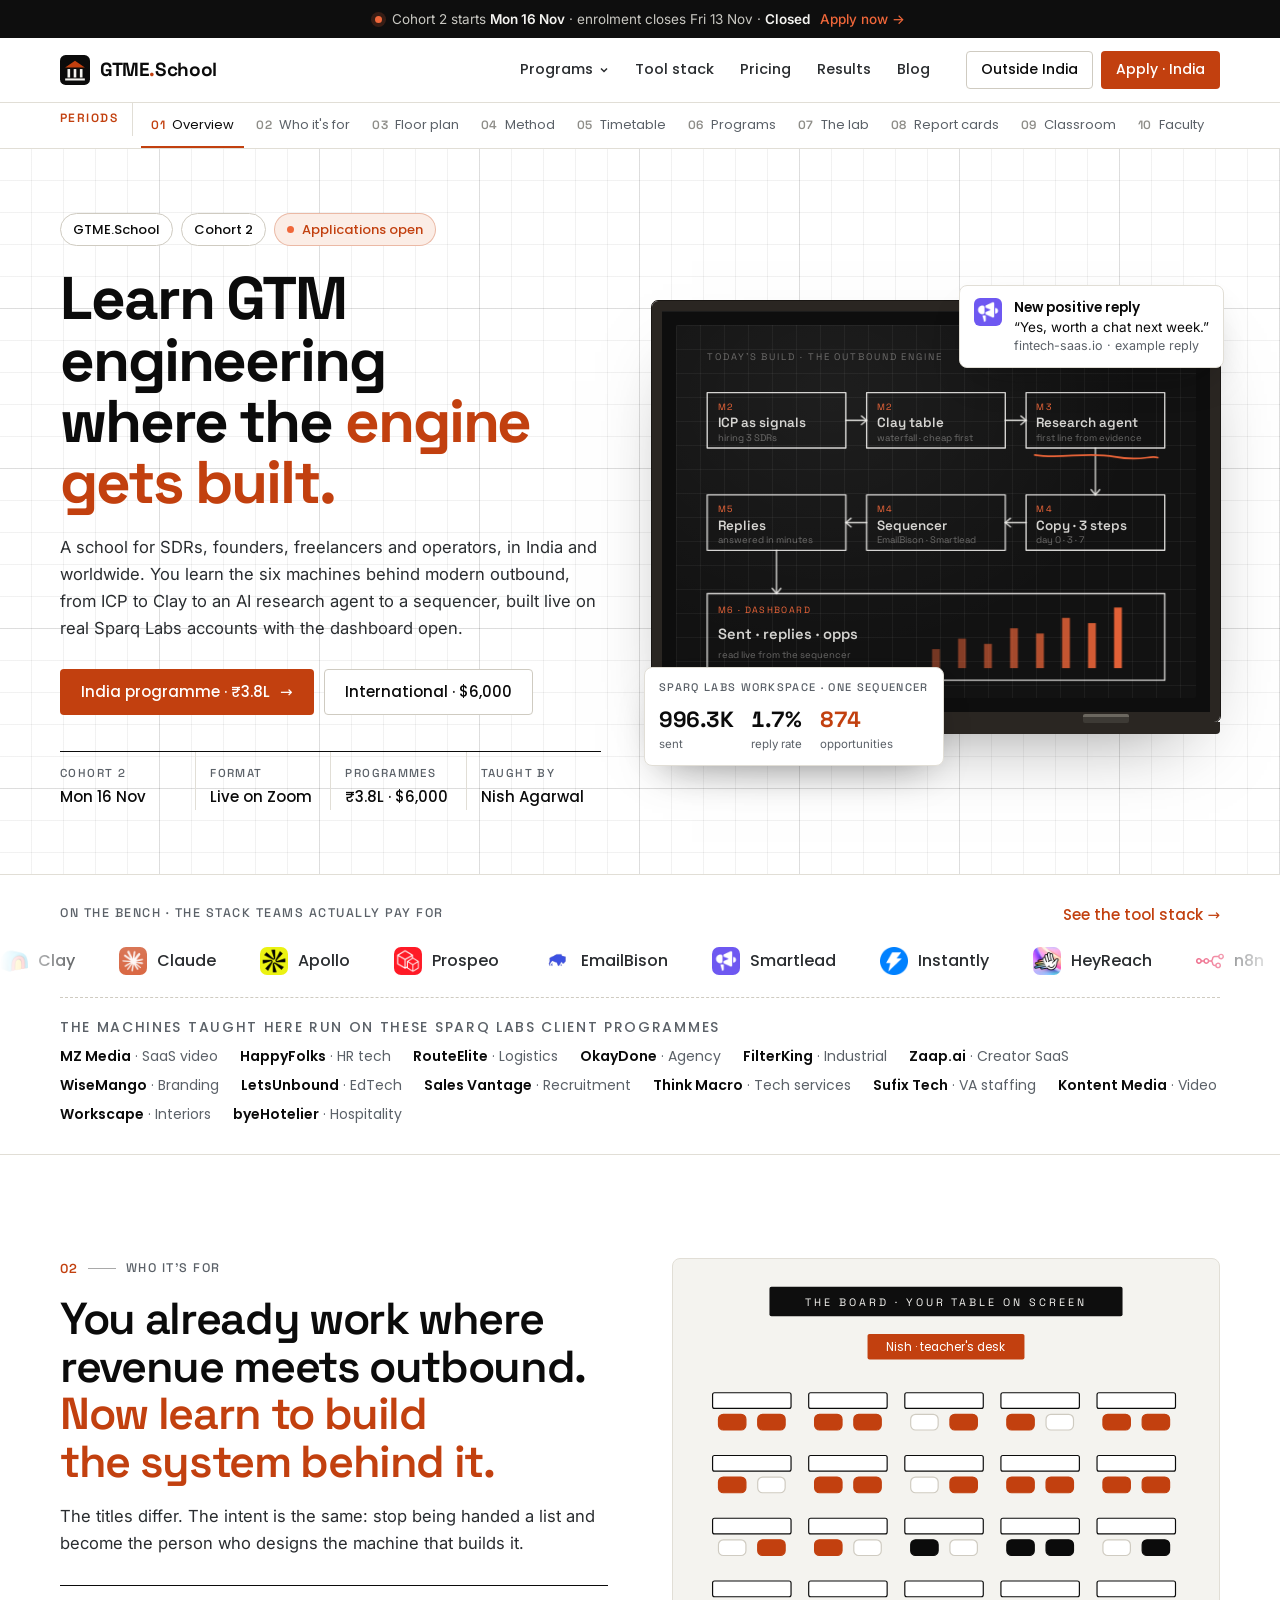
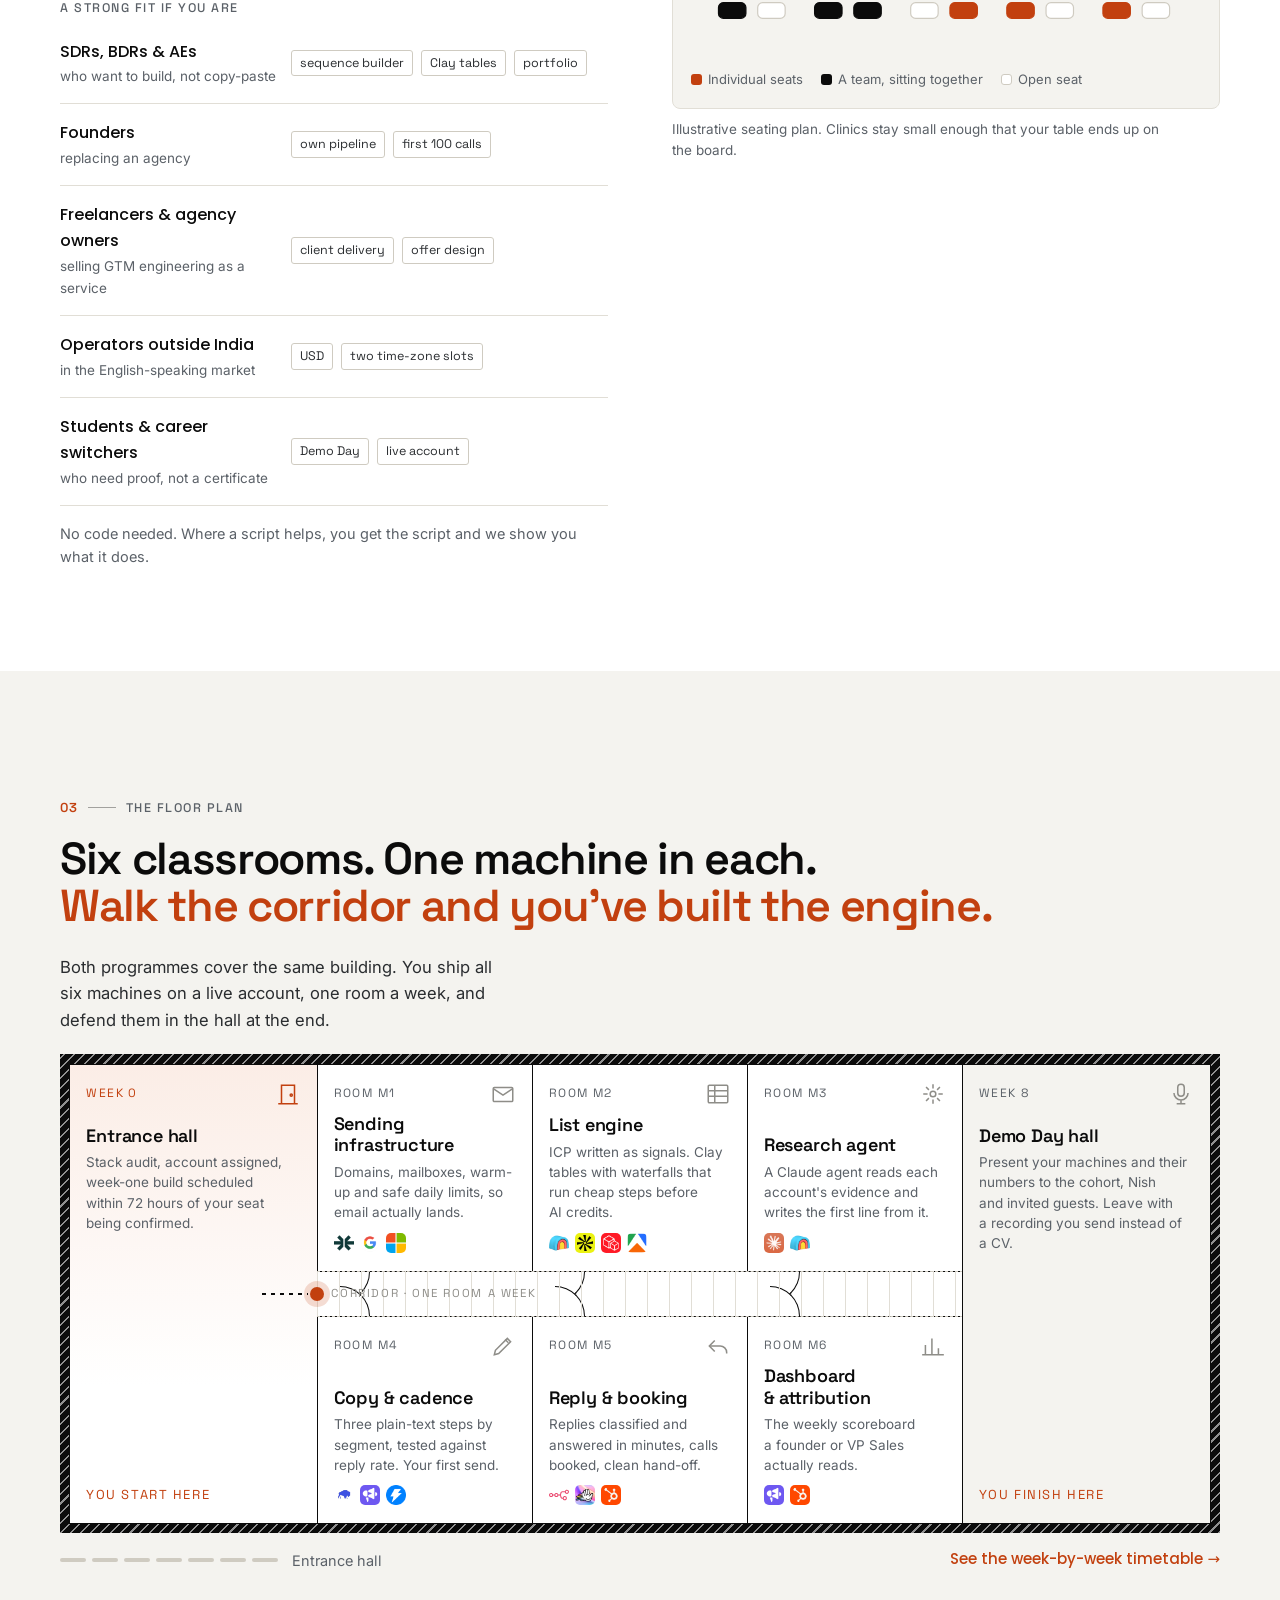
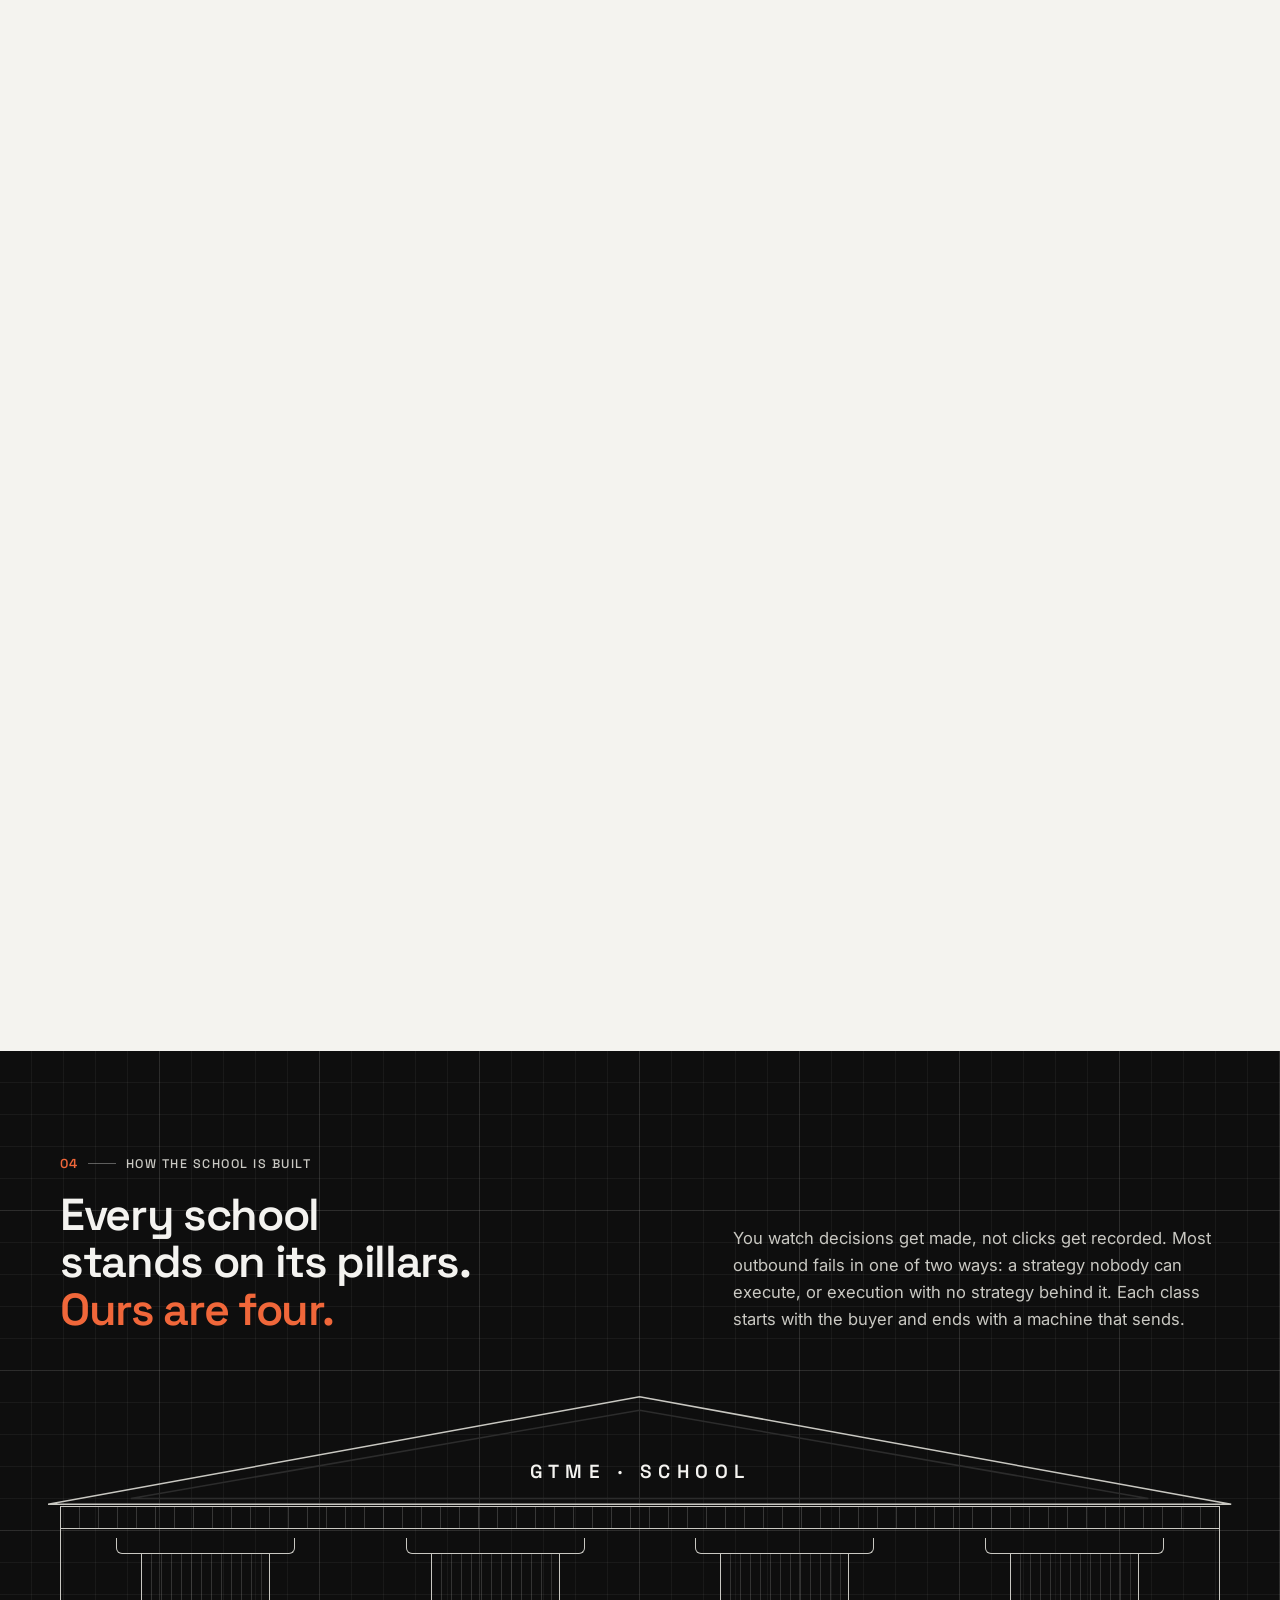
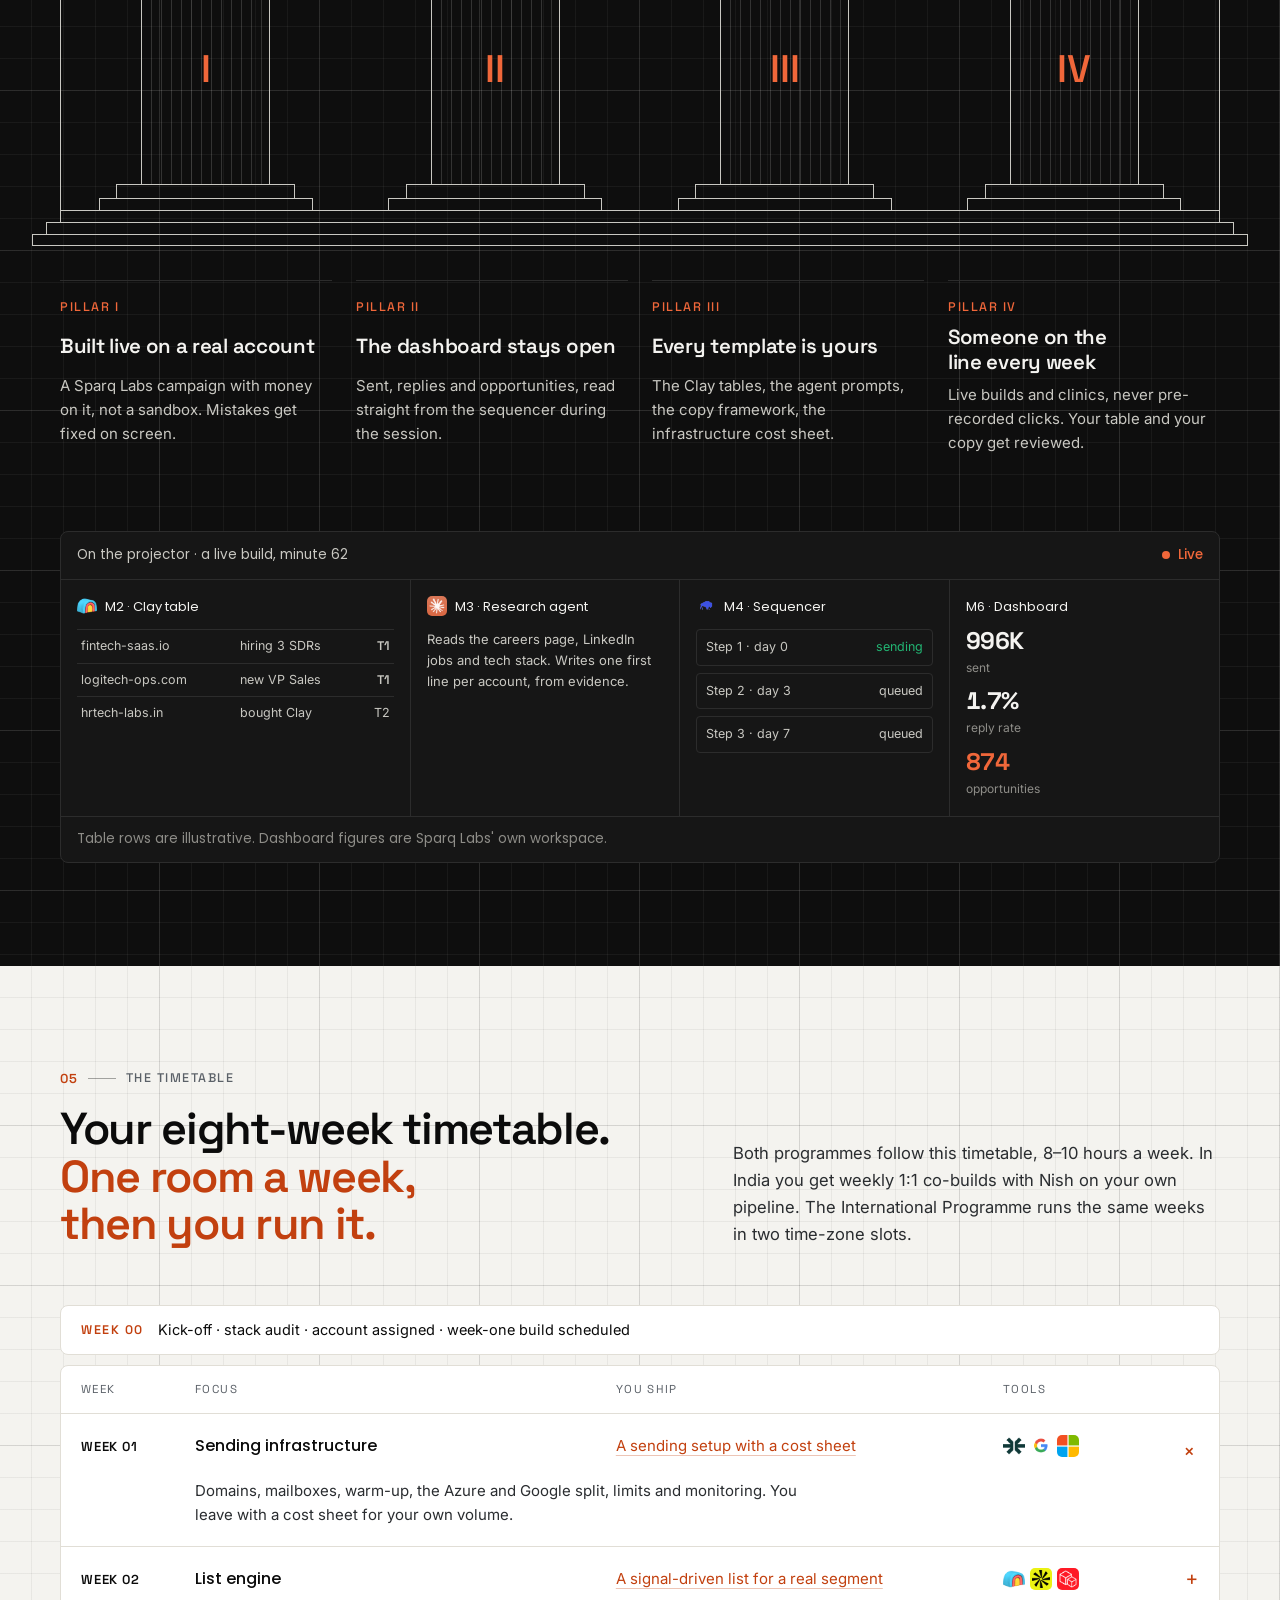
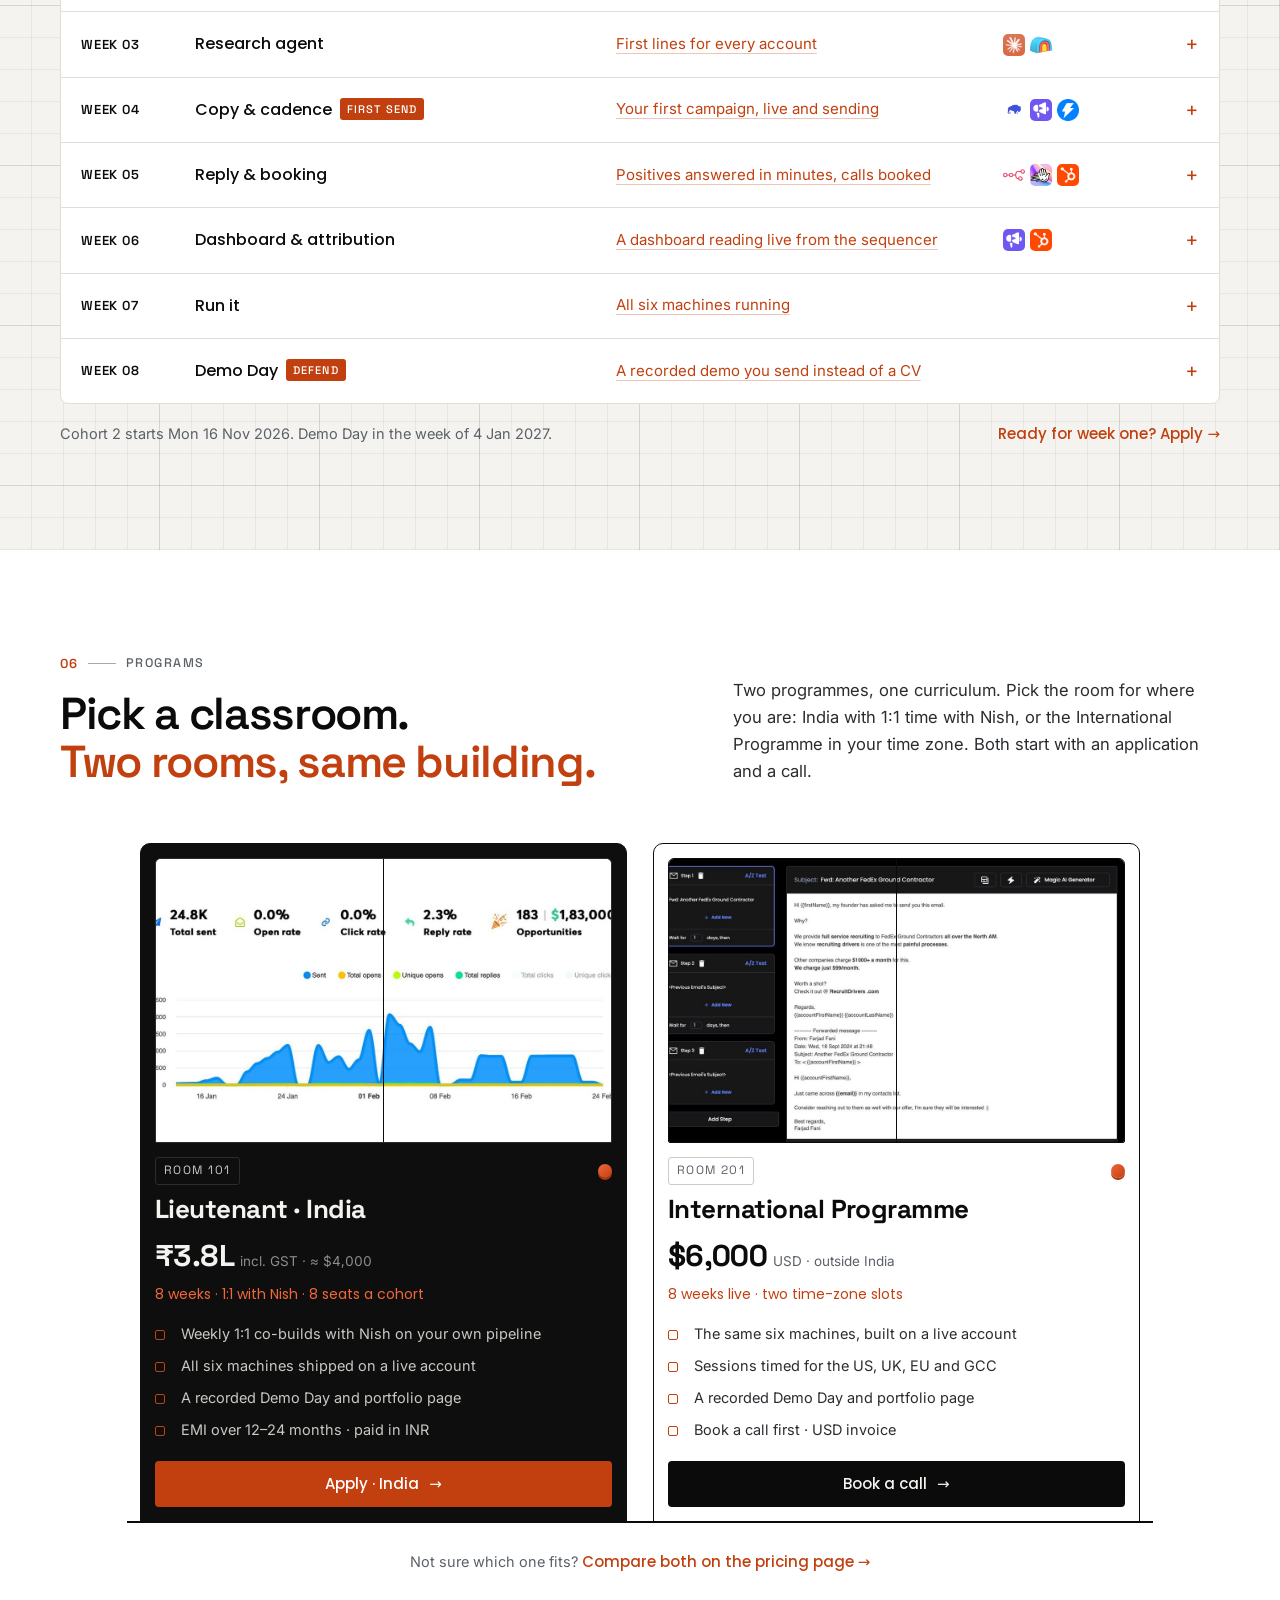
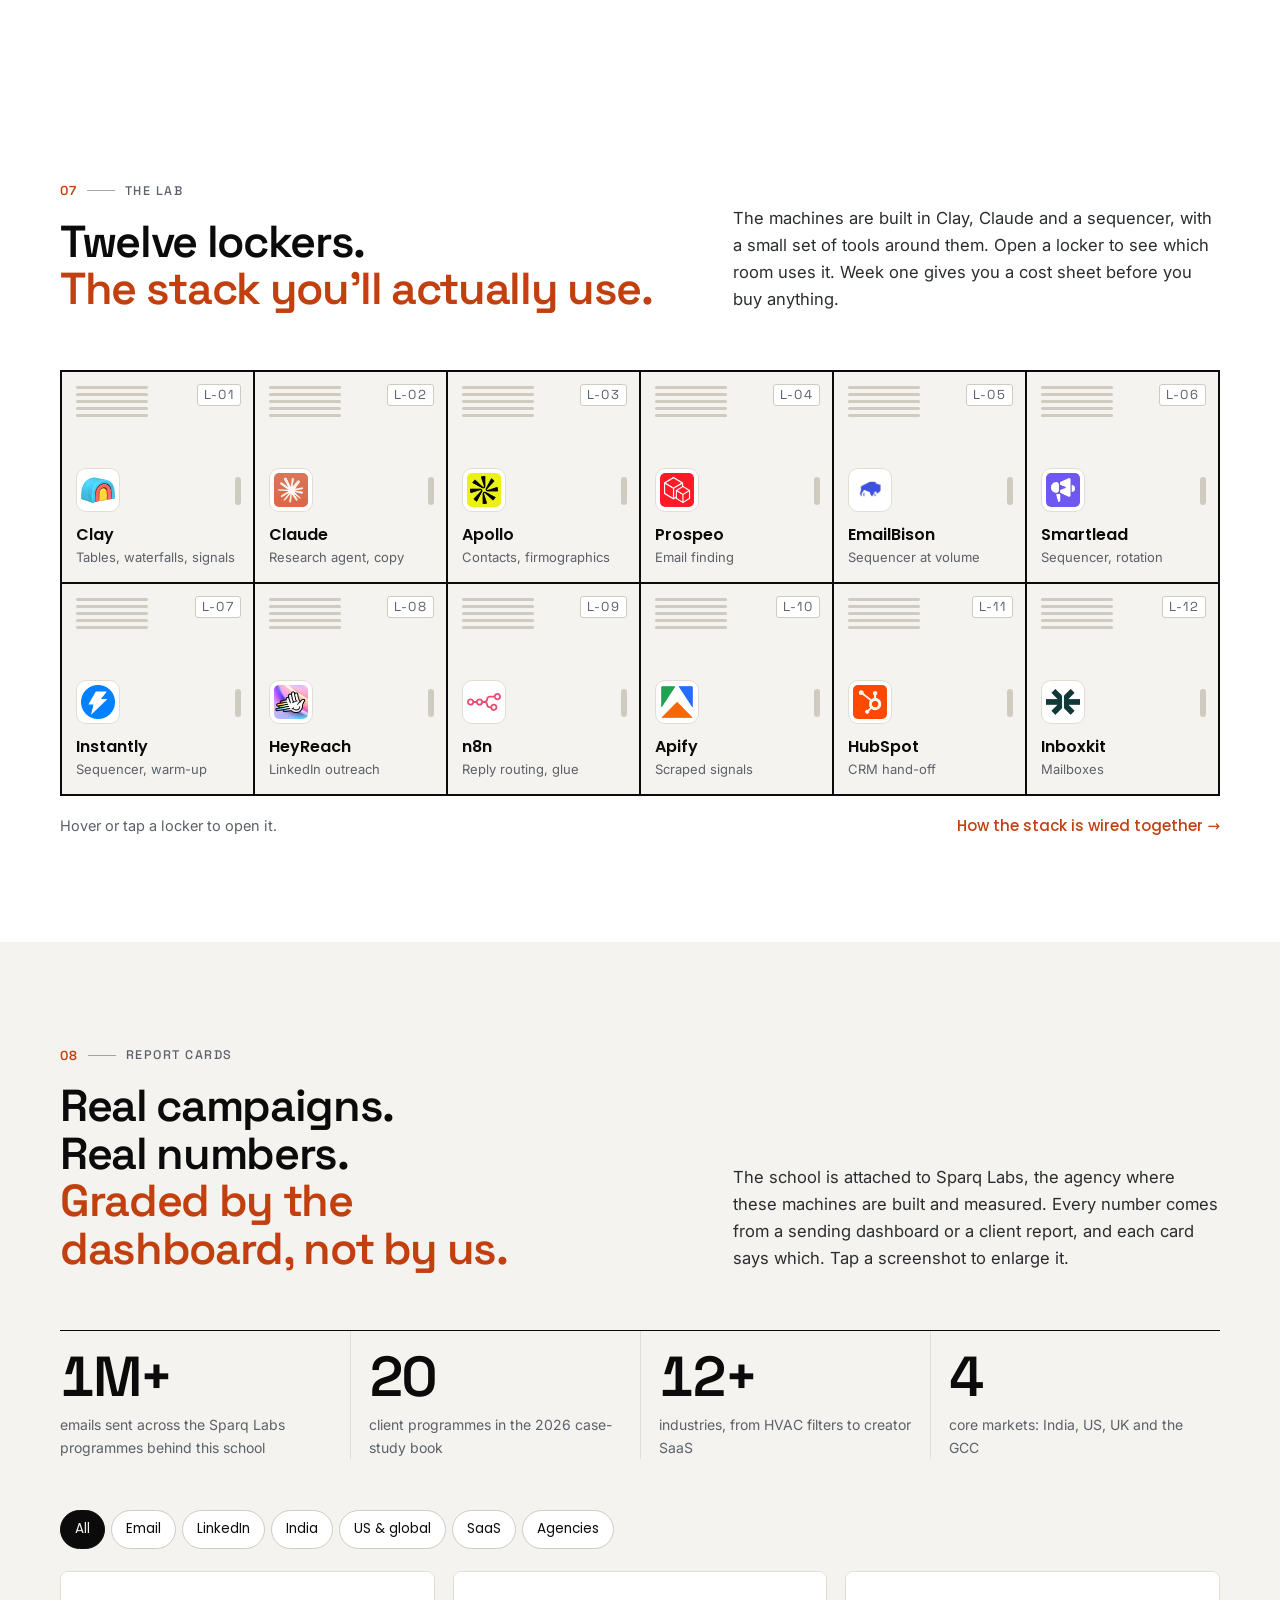
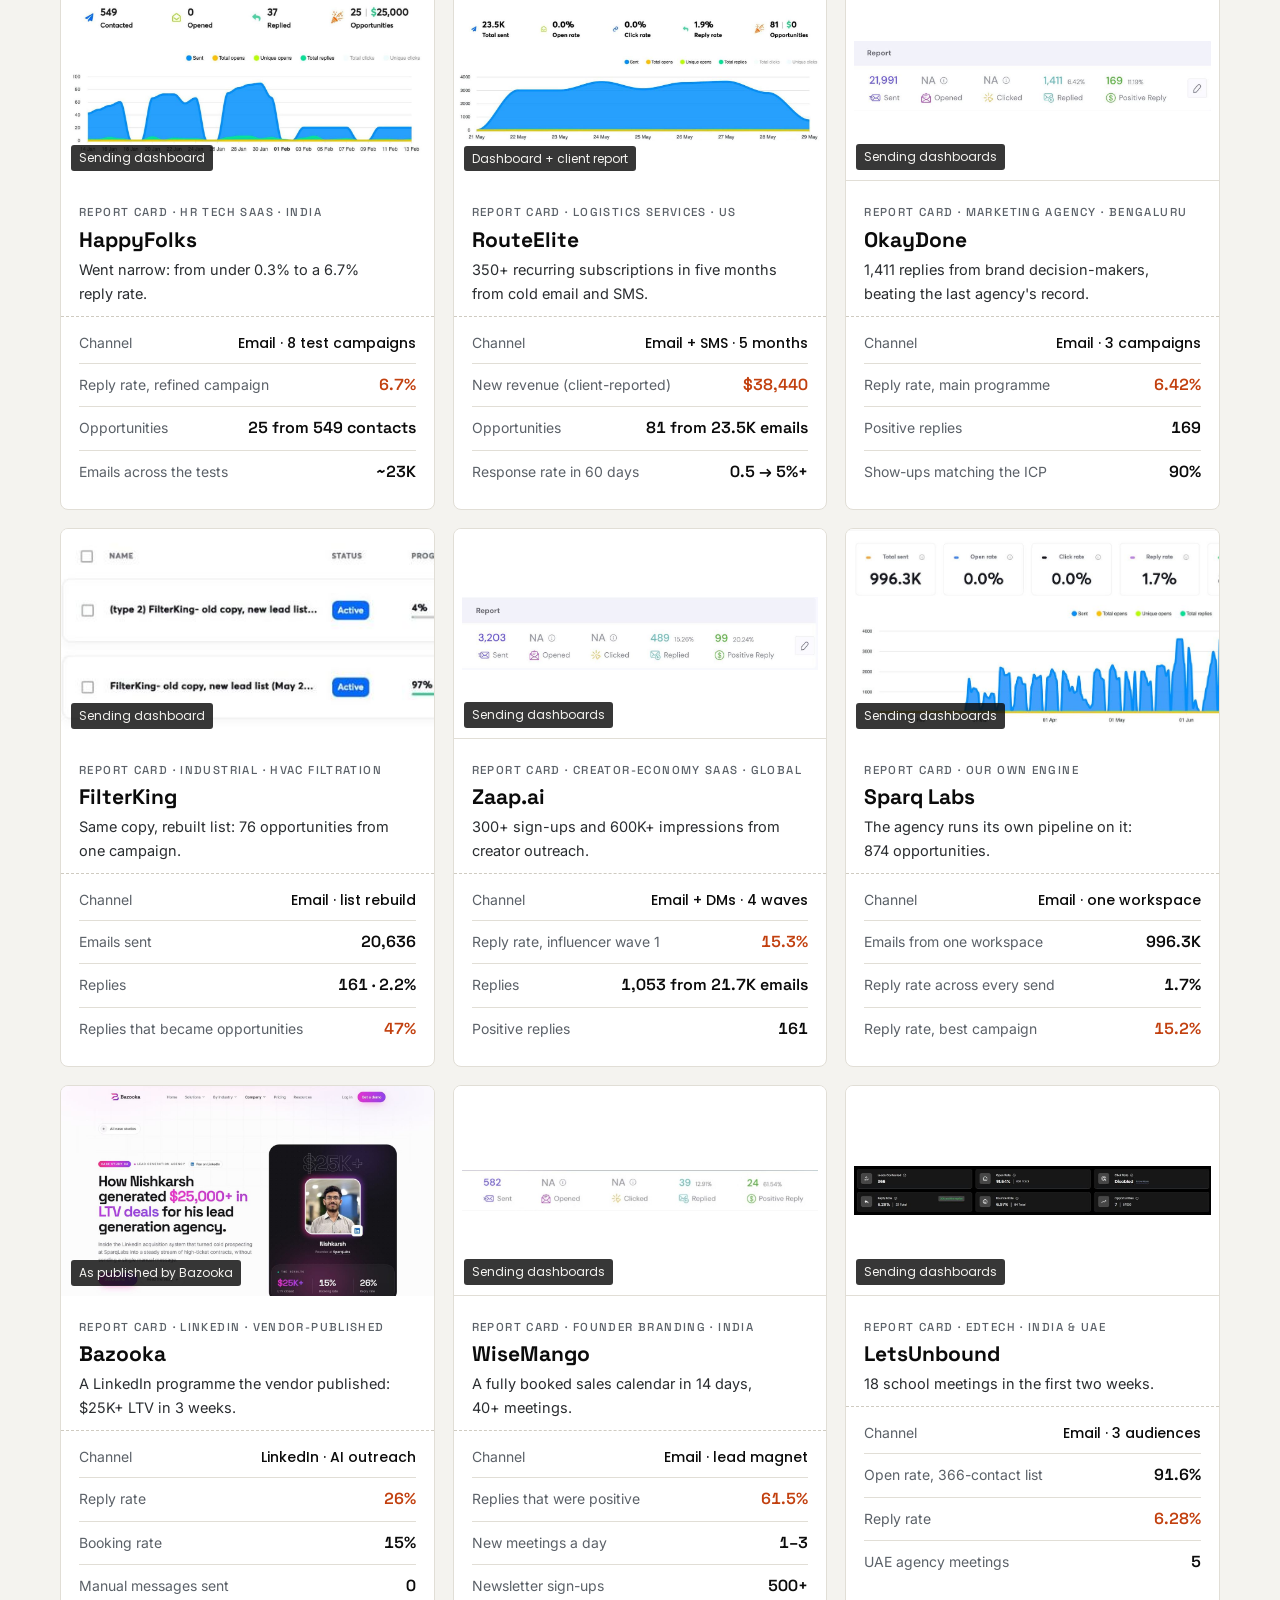
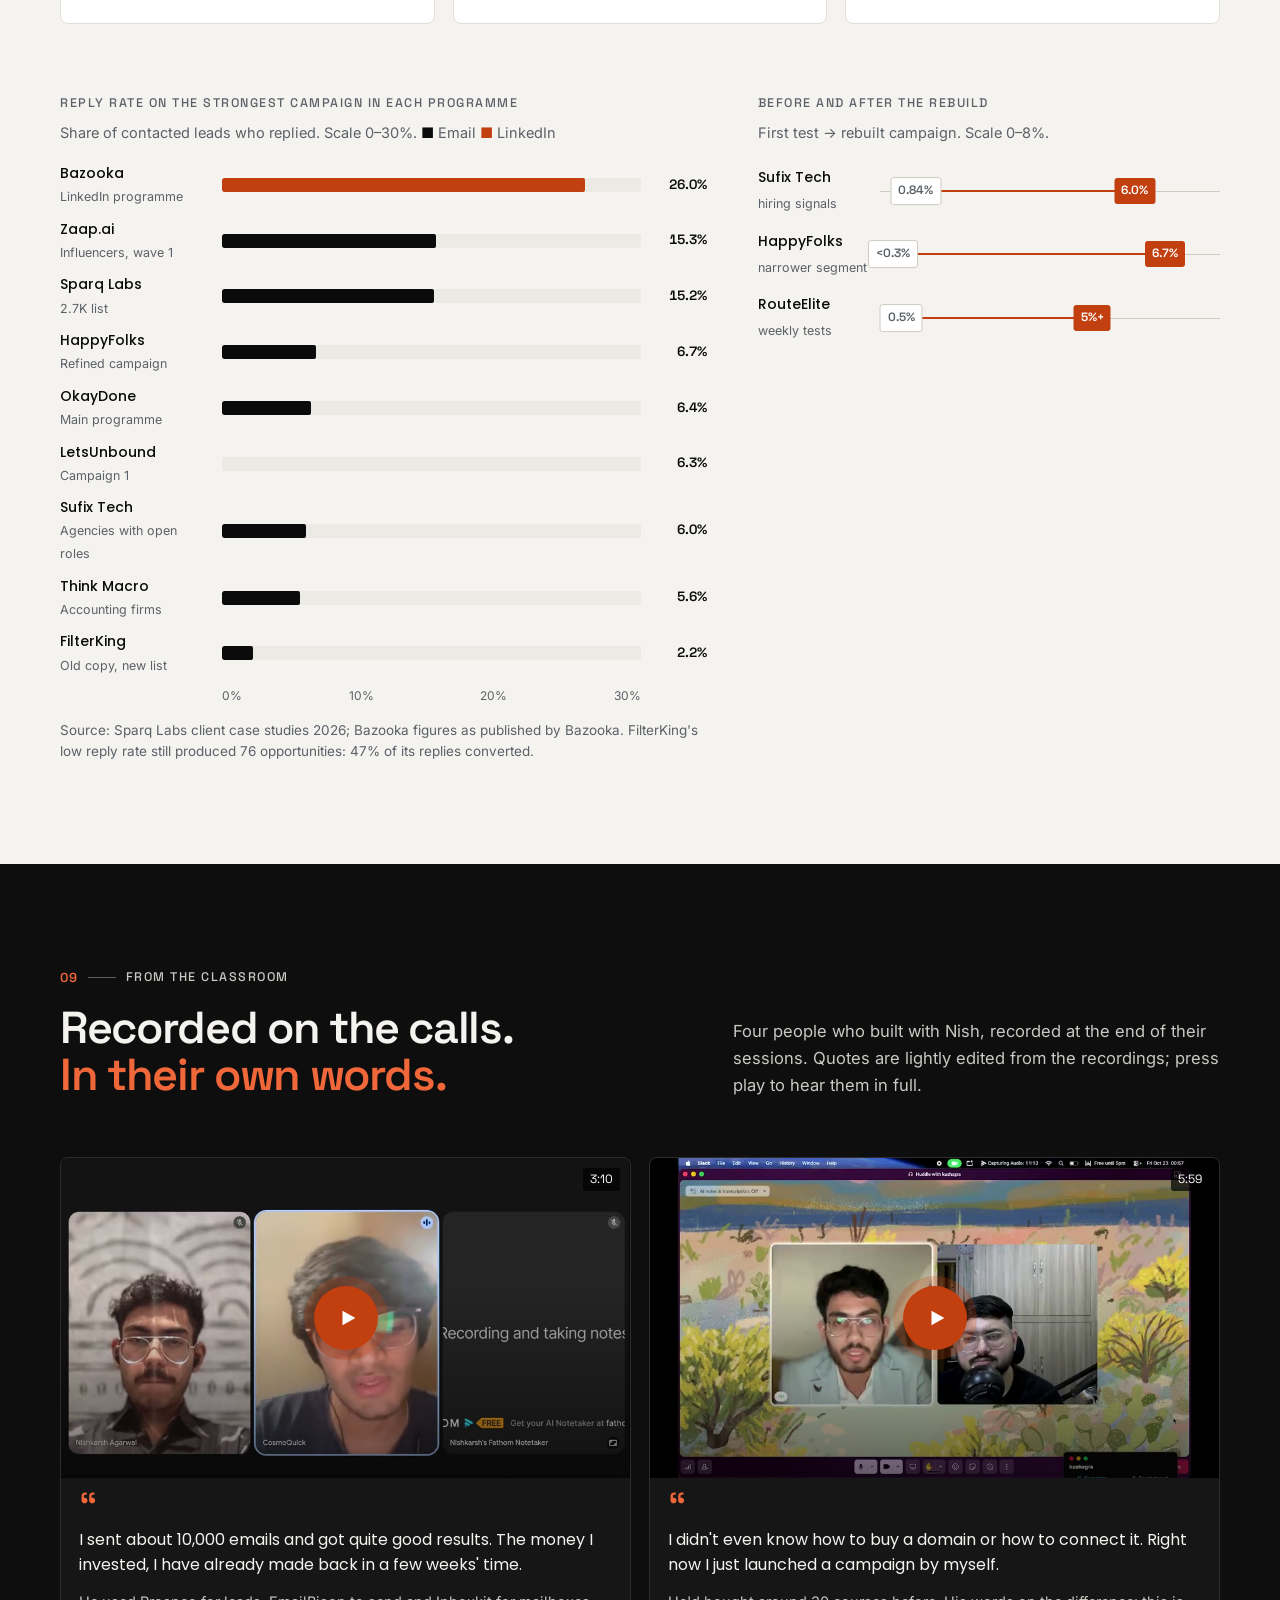
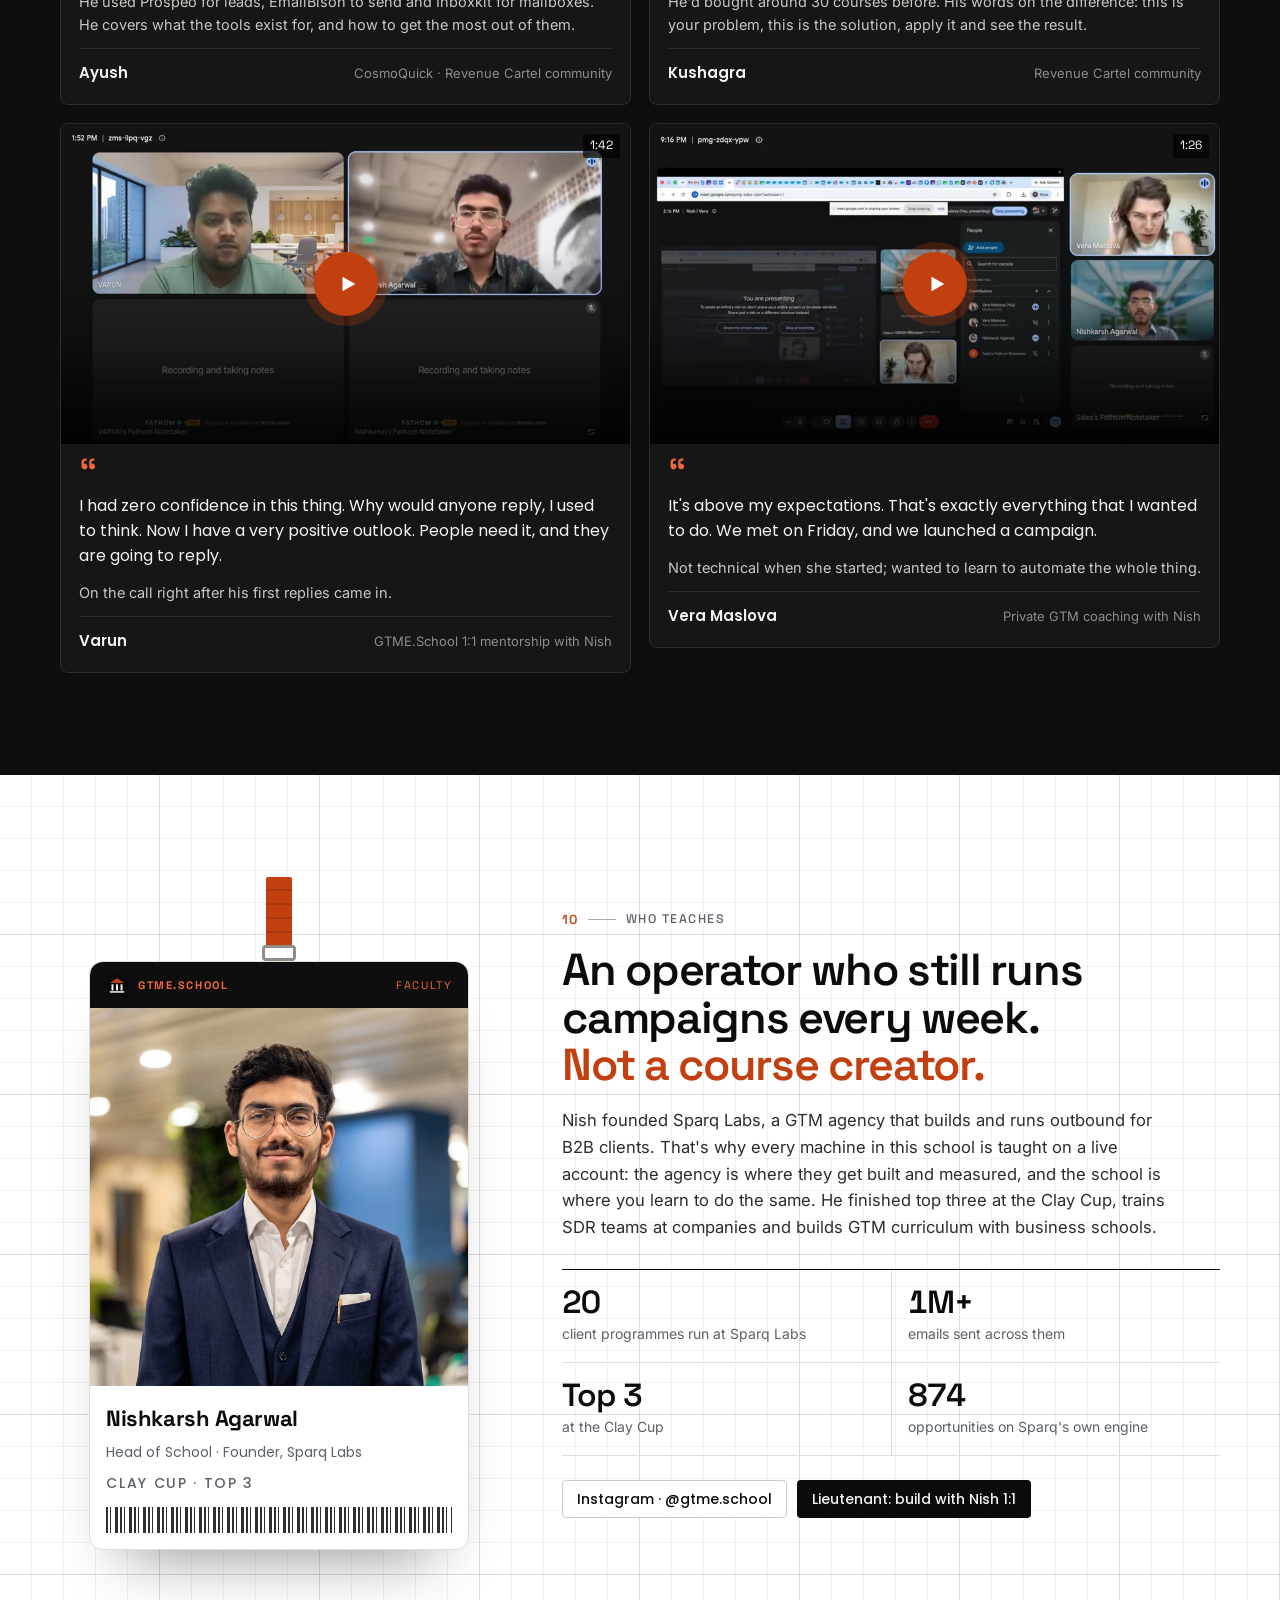
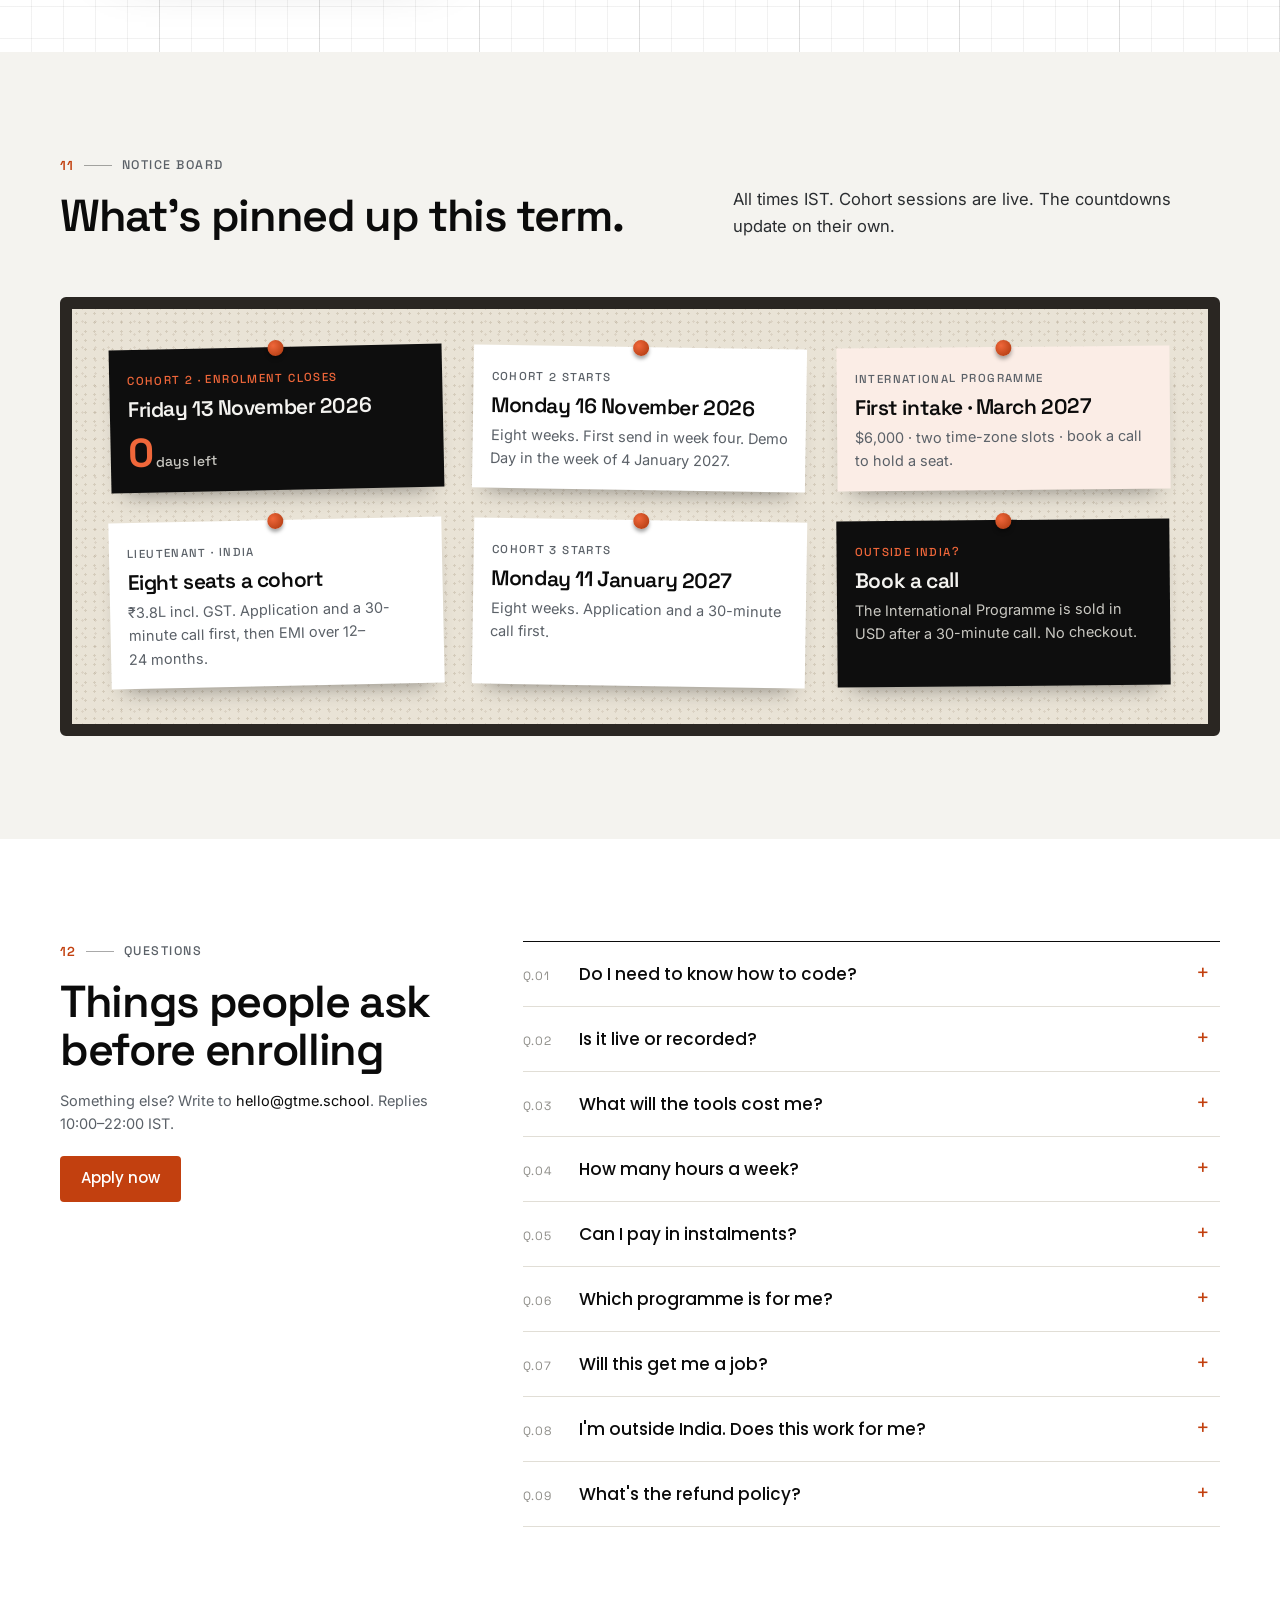
==== commit 87bebe47: "Add files via upload" ====
--- a/index.html
+++ b/index.html
@@ -79,8 +79,8 @@
 <div class="rv d1"><span class="label">Before and after the rebuild</span><p class="small" style="margin:6px 0 22px">First test → rebuilt campaign. Scale 0–8%.</p><div class="ba"><div class="row"><div><b>Sufix Tech</b><small>hiring signals</small></div><div class="ln"><span class="seg" style="left:10.50%;width:64.50%"></span><span class="pt a" style="left:10.50%">0.84%</span><span class="pt b" style="left:75.00%">6.0%</span></div></div><div class="row"><div><b>HappyFolks</b><small>narrower segment</small></div><div class="ln"><span class="seg" style="left:3.75%;width:80.00%"></span><span class="pt a" style="left:3.75%"><0.3%</span><span class="pt b" style="left:83.75%">6.7%</span></div></div><div class="row"><div><b>RouteElite</b><small>weekly tests</small></div><div class="ln"><span class="seg" style="left:6.25%;width:56.25%"></span><span class="pt a" style="left:6.25%">0.5%</span><span class="pt b" style="left:62.50%">5%+</span></div></div></div></div>
 </div></div></section><section class="sec on-dark" id="classroom"><div class="wrap">
 <div class="sec-head"><div><div class="kick"><span class="no">09</span><span class="rule"></span><span class="label">From the classroom</span></div><h2 class="h2">Recorded on the calls.<span class="line2">In their own words.</span></h2></div>
-<p class="lede">Three people who built with Nish, recorded at the end of their sessions. Quotes are lightly edited from the recordings; press play to hear them in full.</p></div>
-<div class="vids"><article class="vcard rv d0"><div class="screen" data-src="assets/video/ayush.mp4" data-poster="assets/video/ayush-poster.jpg"><img src="assets/video/ayush-poster.jpg" alt="Video call recording with Ayush and Nish" loading="lazy" decoding="async"><span class="dur">3:10</span><button class="play" type="button" aria-label="Play Ayush's testimonial"><i><svg viewBox="0 0 24 24"><path d="M6 4l14 8-14 8z"/></svg></i></button></div><div class="bd"><blockquote>I sent about 10,000 emails and got quite good results. The money I invested, I have already made back in a few weeks' time.</blockquote><p class="small">He used Prospeo for leads, EmailBison to send and Inboxkit for mailboxes. He covers what the tools exist for, and how to get the most out of them.</p><div class="vby"><b>Ayush</b><span>CosmoQuick · Revenue Cartel community</span></div></div></article><article class="vcard rv d1"><div class="screen" data-src="assets/video/varun.mp4" data-poster="assets/video/varun-poster.jpg"><img src="assets/video/varun-poster.jpg" alt="Video call recording with Varun and Nish" loading="lazy" decoding="async"><span class="dur">1:42</span><button class="play" type="button" aria-label="Play Varun's testimonial"><i><svg viewBox="0 0 24 24"><path d="M6 4l14 8-14 8z"/></svg></i></button></div><div class="bd"><blockquote>I had zero confidence in this thing. Why would anyone reply, I used to think. Now I have a very positive outlook. People need it, and they are going to reply.</blockquote><p class="small">On the call right after his first replies came in.</p><div class="vby"><b>Varun</b><span>GTME.School 1:1 mentorship with Nish</span></div></div></article><article class="vcard rv d2"><div class="screen" data-src="assets/video/vera.mp4" data-poster="assets/video/vera-poster.jpg"><img src="assets/video/vera-poster.jpg" alt="Video call recording with Vera Maslova and Nish" loading="lazy" decoding="async"><span class="dur">1:26</span><button class="play" type="button" aria-label="Play Vera Maslova's testimonial"><i><svg viewBox="0 0 24 24"><path d="M6 4l14 8-14 8z"/></svg></i></button></div><div class="bd"><blockquote>It's above my expectations. That's exactly everything that I wanted to do. We met on Friday, and we launched a campaign.</blockquote><p class="small">Not technical when she started; wanted to learn to automate the whole thing.</p><div class="vby"><b>Vera Maslova</b><span>Private GTM coaching with Nish</span></div></div></article></div>
+<p class="lede">Four people who built with Nish, recorded at the end of their sessions. Quotes are lightly edited from the recordings; press play to hear them in full.</p></div>
+<div class="vids"><article class="vcard rv d0"><div class="screen" data-src="assets/video/ayush.mp4" data-poster="assets/video/ayush-poster.jpg"><img src="assets/video/ayush-poster.jpg" alt="Video call recording with Ayush and Nish" loading="lazy" decoding="async"><span class="dur">3:10</span><button class="play" type="button" aria-label="Play Ayush's testimonial"><i><svg viewBox="0 0 24 24"><path d="M6 4l14 8-14 8z"/></svg></i></button></div><div class="bd"><blockquote>I sent about 10,000 emails and got quite good results. The money I invested, I have already made back in a few weeks' time.</blockquote><p class="small">He used Prospeo for leads, EmailBison to send and Inboxkit for mailboxes. He covers what the tools exist for, and how to get the most out of them.</p><div class="vby"><b>Ayush</b><span>CosmoQuick · Revenue Cartel community</span></div></div></article><article class="vcard rv d1"><div class="screen" data-src="assets/video/kushagra.mp4" data-poster="assets/video/kushagra-poster.jpg"><img src="assets/video/kushagra-poster.jpg" alt="Video call recording with Kushagra and Nish" loading="lazy" decoding="async"><span class="dur">5:59</span><button class="play" type="button" aria-label="Play Kushagra's testimonial"><i><svg viewBox="0 0 24 24"><path d="M6 4l14 8-14 8z"/></svg></i></button></div><div class="bd"><blockquote>I didn't even know how to buy a domain or how to connect it. Right now I just launched a campaign by myself.</blockquote><p class="small">He'd bought around 30 courses before. His words on the difference: this is your problem, this is the solution, apply it and see the result.</p><div class="vby"><b>Kushagra</b><span>Revenue Cartel community</span></div></div></article><article class="vcard rv d2"><div class="screen" data-src="assets/video/varun.mp4" data-poster="assets/video/varun-poster.jpg"><img src="assets/video/varun-poster.jpg" alt="Video call recording with Varun and Nish" loading="lazy" decoding="async"><span class="dur">1:42</span><button class="play" type="button" aria-label="Play Varun's testimonial"><i><svg viewBox="0 0 24 24"><path d="M6 4l14 8-14 8z"/></svg></i></button></div><div class="bd"><blockquote>I had zero confidence in this thing. Why would anyone reply, I used to think. Now I have a very positive outlook. People need it, and they are going to reply.</blockquote><p class="small">On the call right after his first replies came in.</p><div class="vby"><b>Varun</b><span>GTME.School 1:1 mentorship with Nish</span></div></div></article><article class="vcard rv d3"><div class="screen" data-src="assets/video/vera.mp4" data-poster="assets/video/vera-poster.jpg"><img src="assets/video/vera-poster.jpg" alt="Video call recording with Vera Maslova and Nish" loading="lazy" decoding="async"><span class="dur">1:26</span><button class="play" type="button" aria-label="Play Vera Maslova's testimonial"><i><svg viewBox="0 0 24 24"><path d="M6 4l14 8-14 8z"/></svg></i></button></div><div class="bd"><blockquote>It's above my expectations. That's exactly everything that I wanted to do. We met on Friday, and we launched a campaign.</blockquote><p class="small">Not technical when she started; wanted to learn to automate the whole thing.</p><div class="vby"><b>Vera Maslova</b><span>Private GTM coaching with Nish</span></div></div></article></div>
 </div></section><section class="sec blueprint" id="faculty"><div class="wrap fac">
 <div class="rv"><div class="lanyard"><div class="strap" aria-hidden="true"></div><div class="clip" aria-hidden="true"></div><div class="idcard"><div class="top"><a class="brand " href="index.html" aria-label="GTME.School home"><svg viewBox="0 0 32 32" aria-hidden="true"><rect width="32" height="32" rx="6" fill="#0B0B0B"/><path d="M5.5 13.2 16 6l10.5 7.2z" fill="#C2400F"/><rect x="8" y="15" width="2.8" height="9" fill="#F4F3F0"/><rect x="14.6" y="15" width="2.8" height="9" fill="#F4F3F0"/><rect x="21.2" y="15" width="2.8" height="9" fill="#F4F3F0"/><rect x="5.5" y="25" width="21" height="2.2" fill="#F4F3F0"/></svg><span>GTME<span class="dotsch">.</span>School</span></a><span>Faculty</span></div><div class="ph"><img src="assets/img/nish.jpg" alt="Nishkarsh Agarwal, founder of Sparq Labs and head of GTME.School"></div><div class="nm"><b>Nishkarsh Agarwal</b><span>Head of School · Founder, Sparq Labs</span><span class="label" style="margin-top:4px">Clay Cup · Top 3</span><div class="bar-code" aria-hidden="true"></div></div></div></div></div>
 <div class="rv d1"><div class="kick"><span class="no">10</span><span class="rule"></span><span class="label">Who teaches</span></div><h2 class="h2">An operator who still runs campaigns every week.<span class="line2">Not a course creator.</span></h2>
--- a/assets/site.css
+++ b/assets/site.css
@@ -350,7 +350,7 @@
 @media (max-width:820px){.tt-head{display:none}.tt-row>summary{grid-template-columns:64px minmax(0,1fr) 24px;gap:6px 12px}.tt-row .sh{grid-column:2}.tt-row .tl{display:none}.tt-row .pl{grid-column:3;grid-row:1}.tt-row .body{padding-left:20px}}
 
 /* ---------- doors (programs) ---------- */
-.doors{display:grid;grid-template-columns:repeat(2,minmax(0,1fr));gap:clamp(16px,2vw,28px);max-width:1000px}
+.doors{display:grid;grid-template-columns:repeat(2,minmax(0,1fr));gap:clamp(16px,2vw,28px);max-width:1000px;margin-inline:auto}
 .door-c{position:relative;display:flex;flex-direction:column;background:var(--paper);border:1.5px solid var(--ink);border-radius:10px 10px 0 0;padding:14px;text-decoration:none;transition:transform .35s cubic-bezier(.2,.7,.2,1),box-shadow .35s}
 .door-c:hover{transform:translateY(-6px);box-shadow:0 30px 50px -30px rgba(11,11,11,.4)}
 .door-c .win{position:relative;aspect-ratio:16/10;border:1.5px solid var(--ink);border-radius:6px 6px 2px 2px;overflow:hidden;background:var(--stone)}
@@ -376,6 +376,7 @@
 .door-c.feat .fmt{color:var(--flame)}
 .door-c.feat .win{border-color:var(--night-line)}
 @media (max-width:960px){.doors{grid-template-columns:1fr;max-width:560px}}
+.doors+.small{text-align:center}
 
 /* ---------- lockers ---------- */
 .lockers{display:grid;grid-template-columns:repeat(6,minmax(0,1fr));border:2px solid var(--ink);background:var(--ink);gap:2px}
@@ -458,7 +459,7 @@
 .lb button{position:absolute;top:calc(env(safe-area-inset-top,0px) + 14px);right:calc(env(safe-area-inset-right,0px) + 14px);width:44px;height:44px;border-radius:50%;border:1px solid var(--night-line);background:var(--night-2);color:var(--bone);font-size:22px;cursor:pointer}
 
 /* ---------- classroom (testimonials) ---------- */
-.vids{display:grid;grid-template-columns:1.25fr 1fr 1fr;gap:18px;align-items:start}
+.vids{display:grid;grid-template-columns:repeat(2,minmax(0,1fr));gap:18px;align-items:start}
 .vcard{background:var(--night-2);border:1px solid var(--night-line);border-radius:var(--r-md);overflow:hidden;display:flex;flex-direction:column}
 .screen{position:relative;aspect-ratio:16/9;background:#000;overflow:hidden}
 .screen video,.screen img{width:100%;height:100%;object-fit:cover}
@@ -473,7 +474,7 @@
 .vcard .vby{display:flex;justify-content:space-between;gap:10px;align-items:baseline;flex-wrap:wrap;border-top:1px solid var(--night-line);padding-top:12px}
 .vcard .vby b{font-family:var(--sub);font-weight:600;font-size:15px}
 .vcard .vby span{font-size:13px;color:var(--ash)}
-@media (max-width:1000px){.vids{grid-template-columns:1fr 1fr}.vids .vcard:first-child{grid-column:1/-1}}
+
 @media (max-width:640px){.vids{grid-template-columns:1fr}}
 .quotes{display:grid;grid-template-columns:1fr 1fr;gap:18px;margin-top:18px}
 .qc{border:1px solid var(--night-line);border-radius:var(--r-md);padding:22px;display:grid;gap:14px;align-content:start}
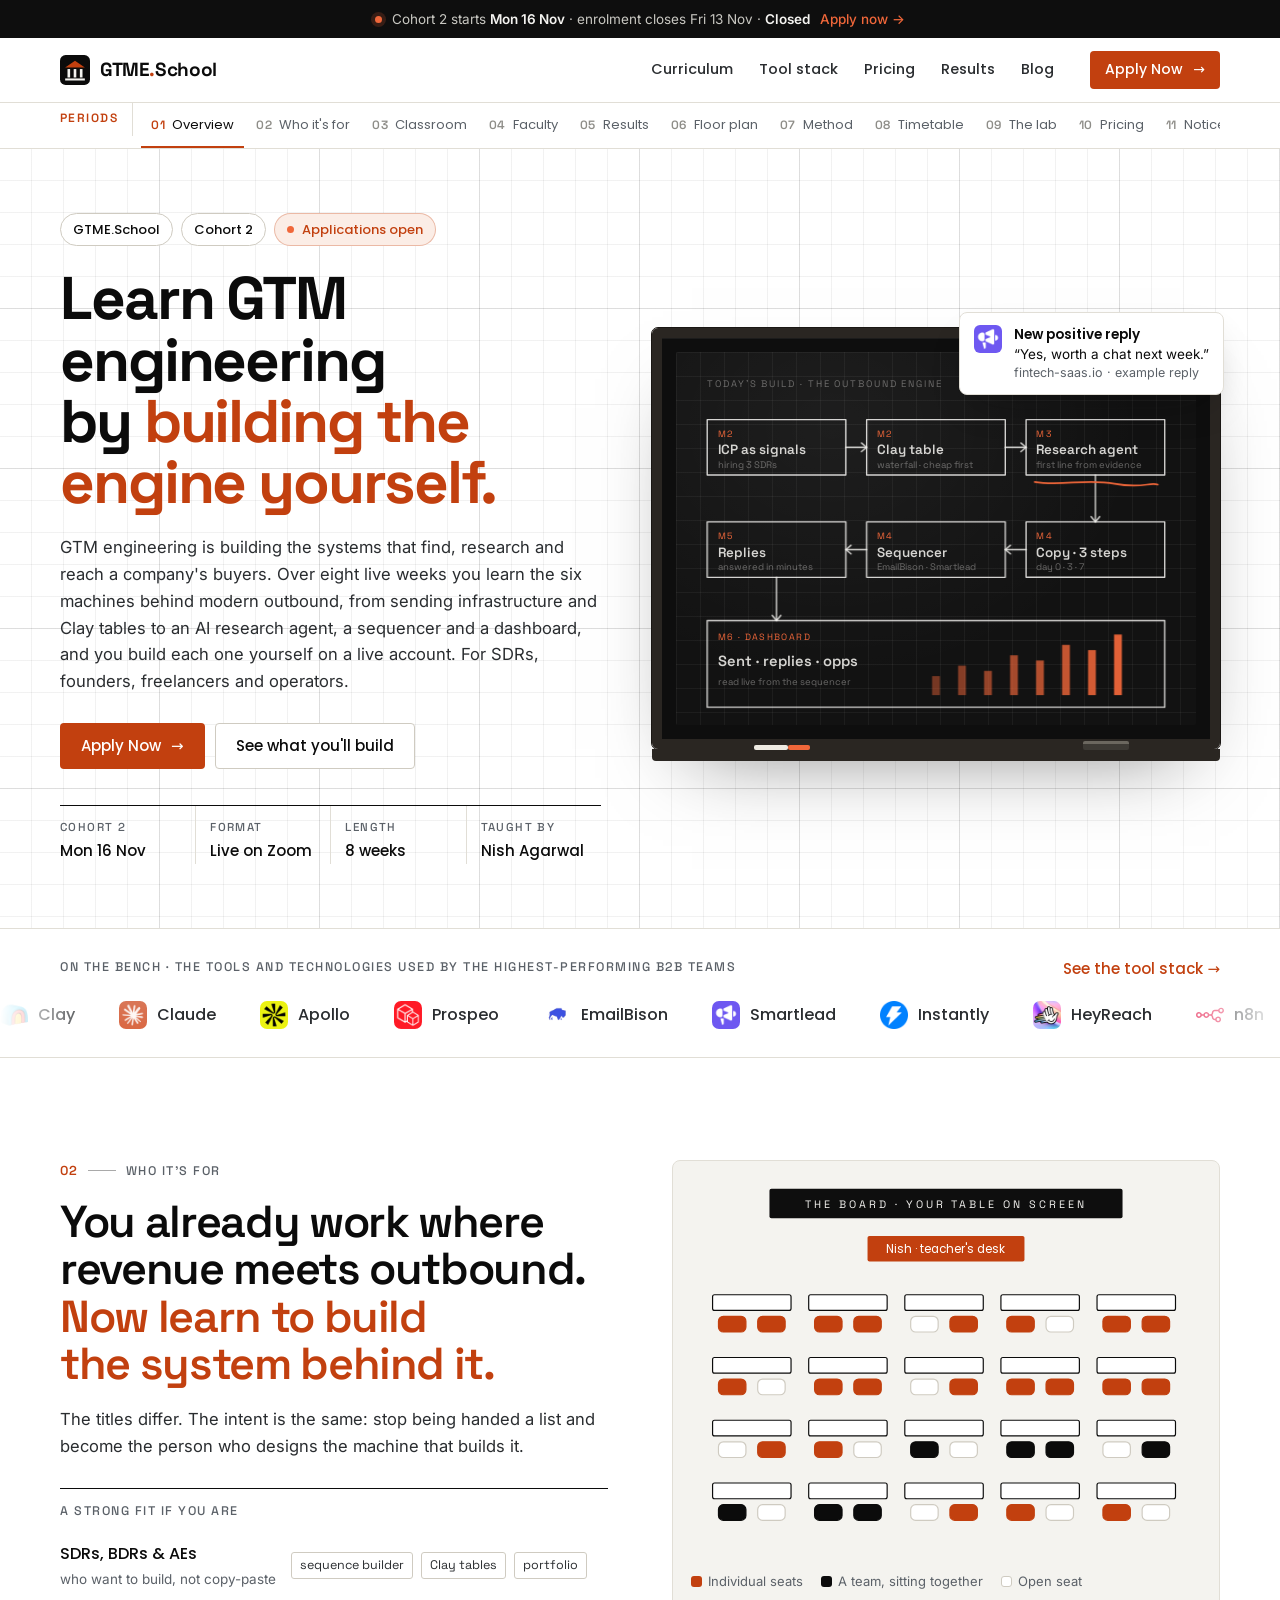
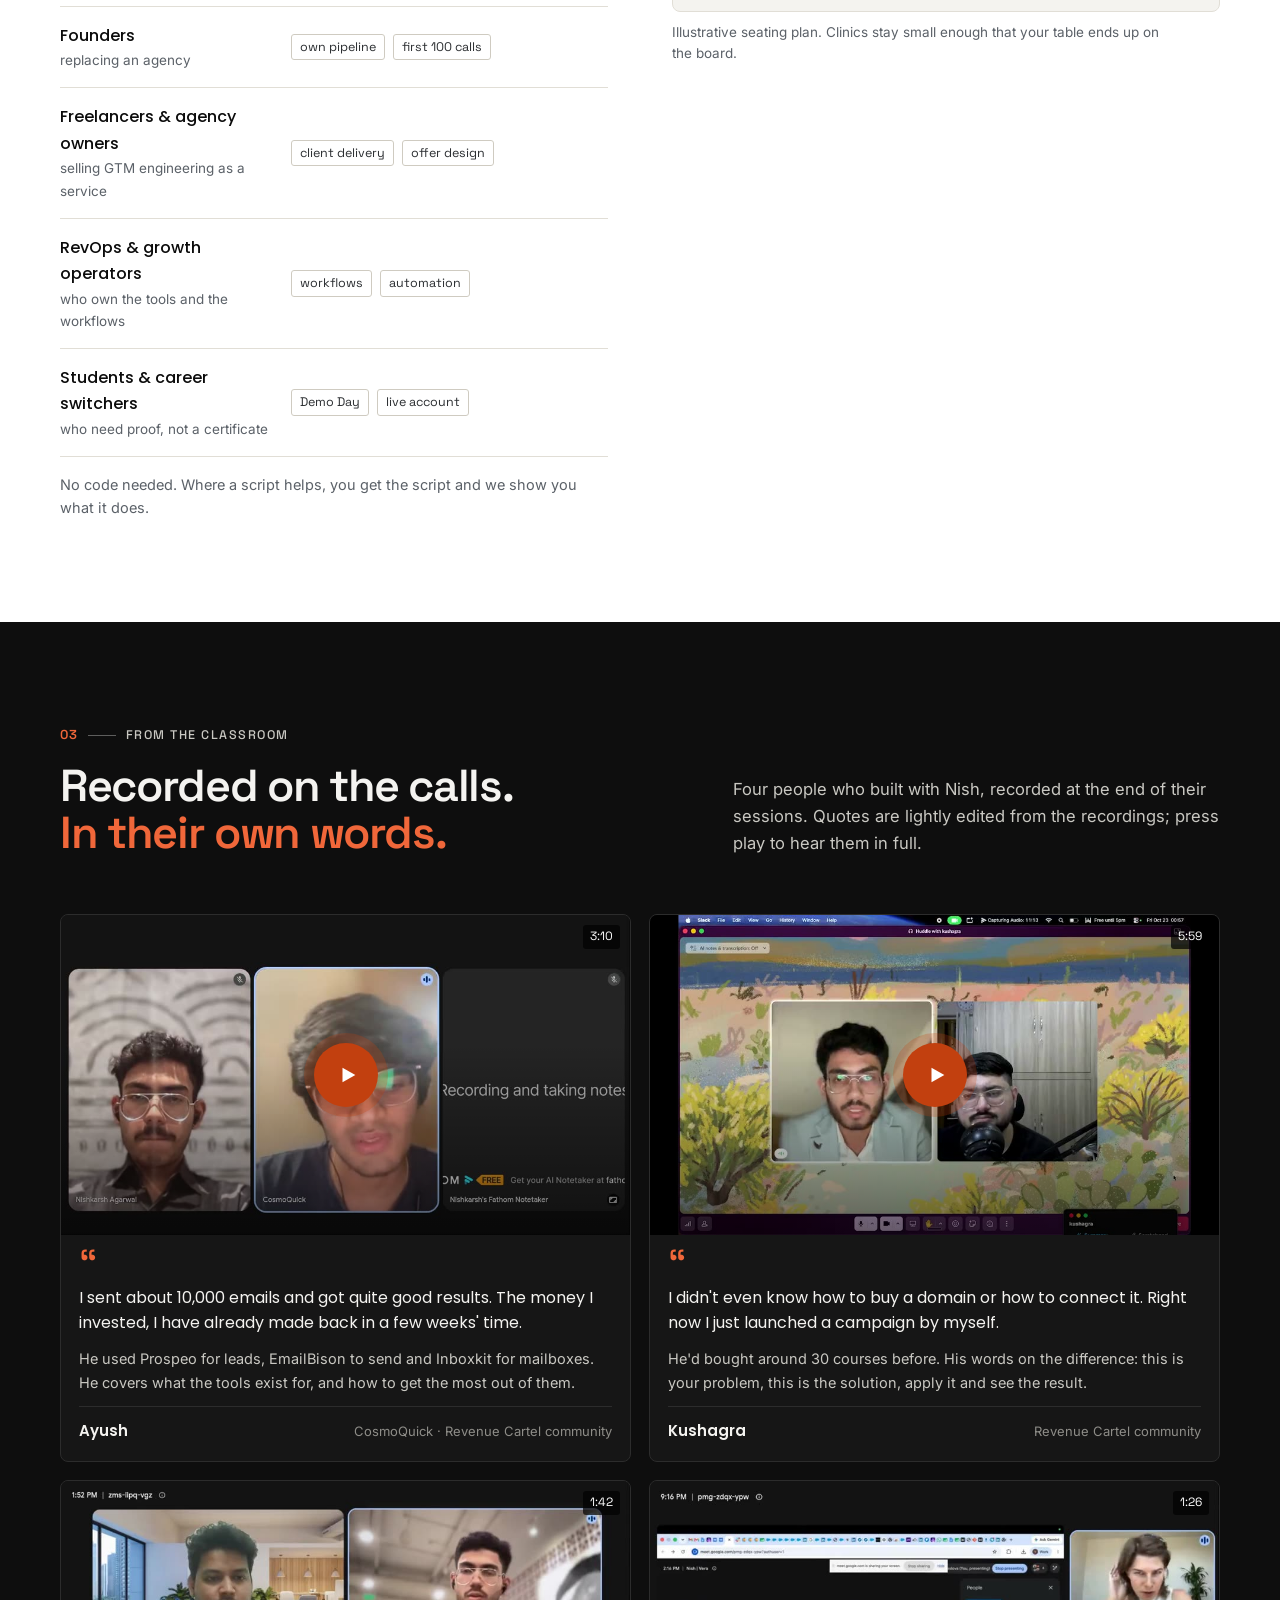
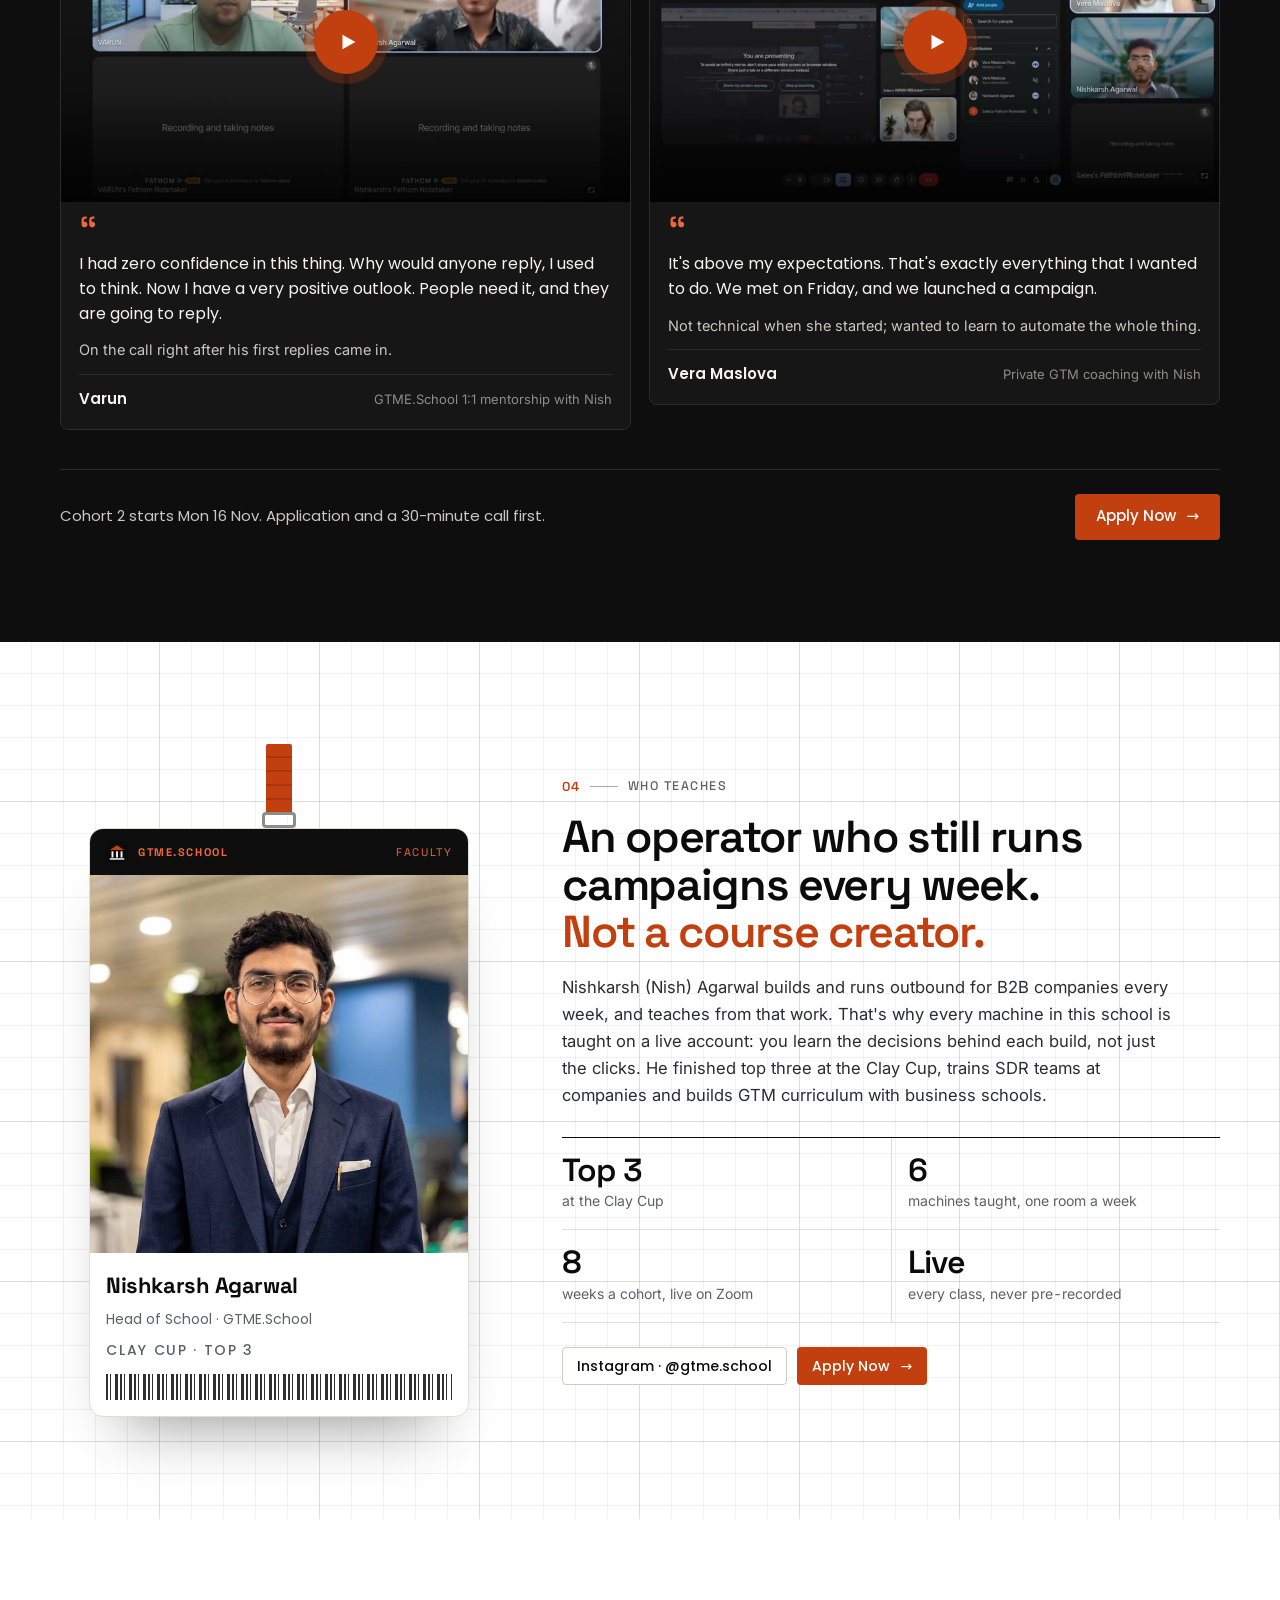
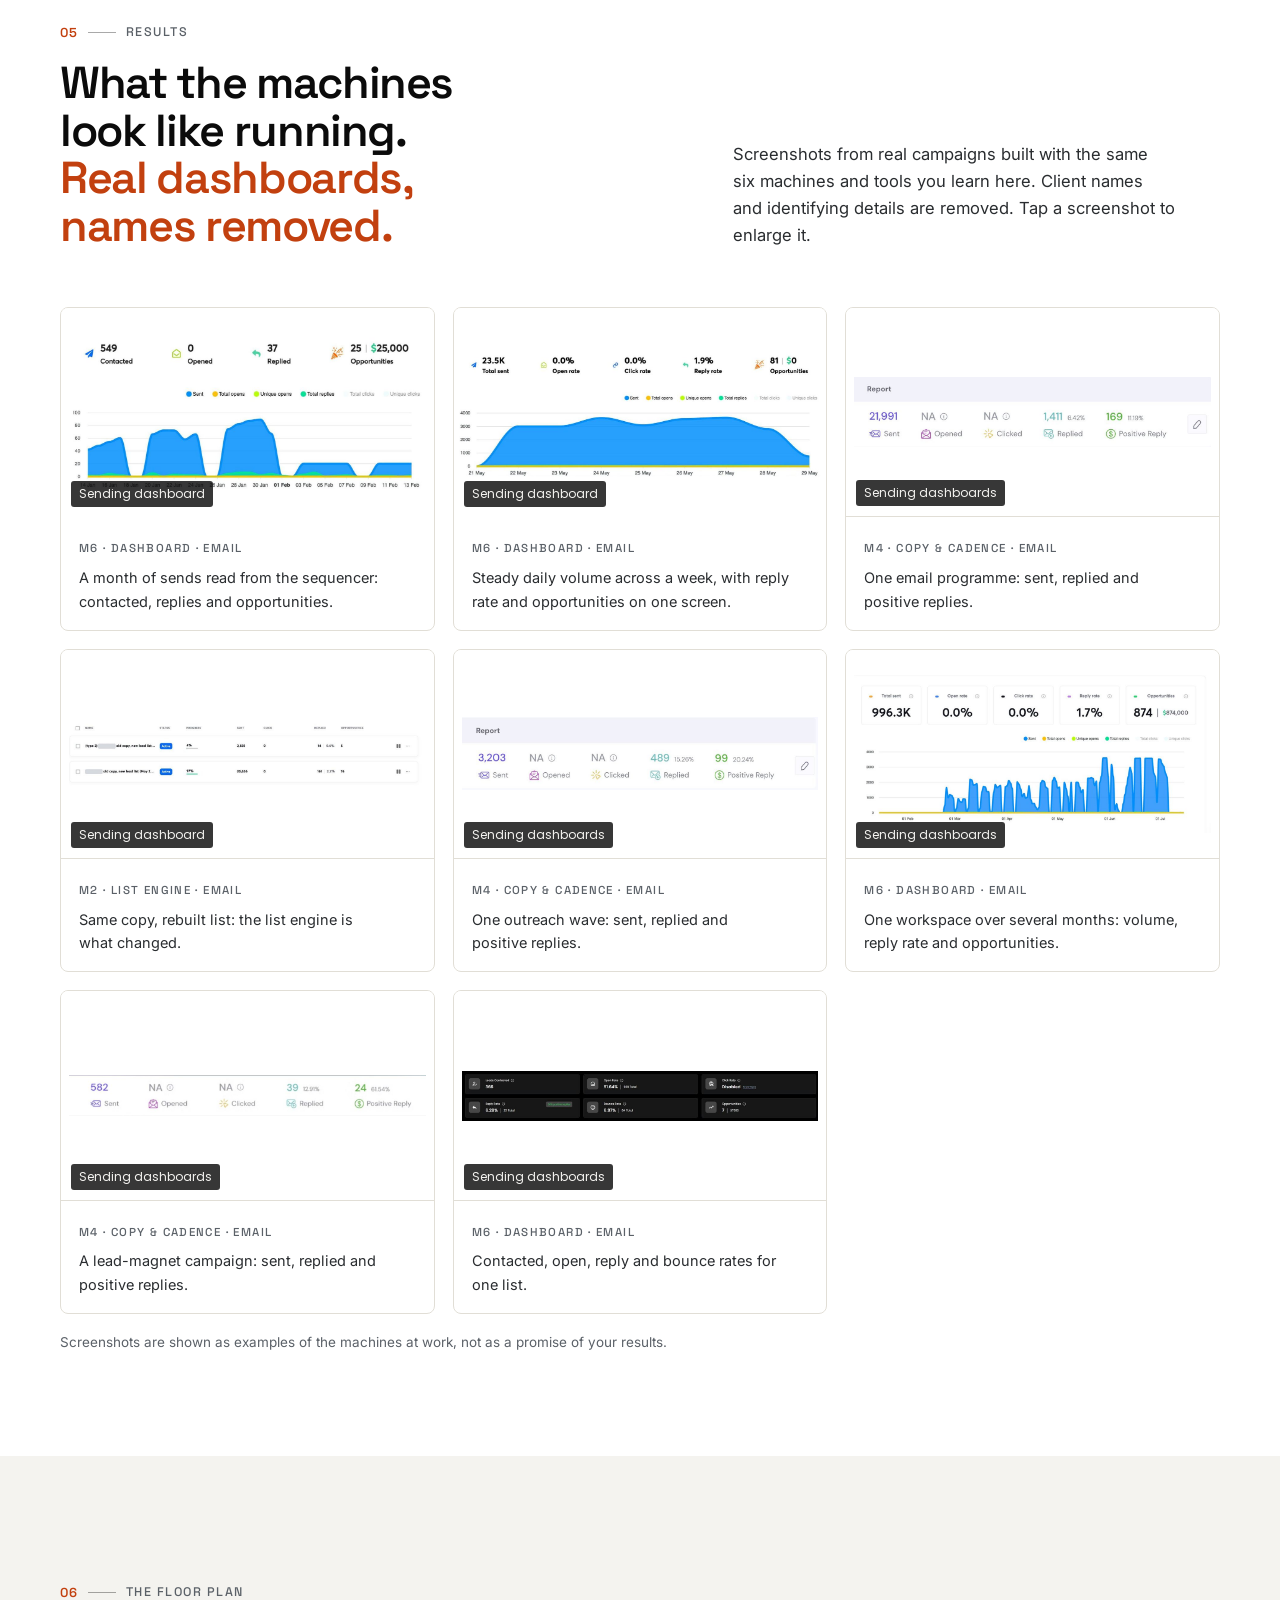
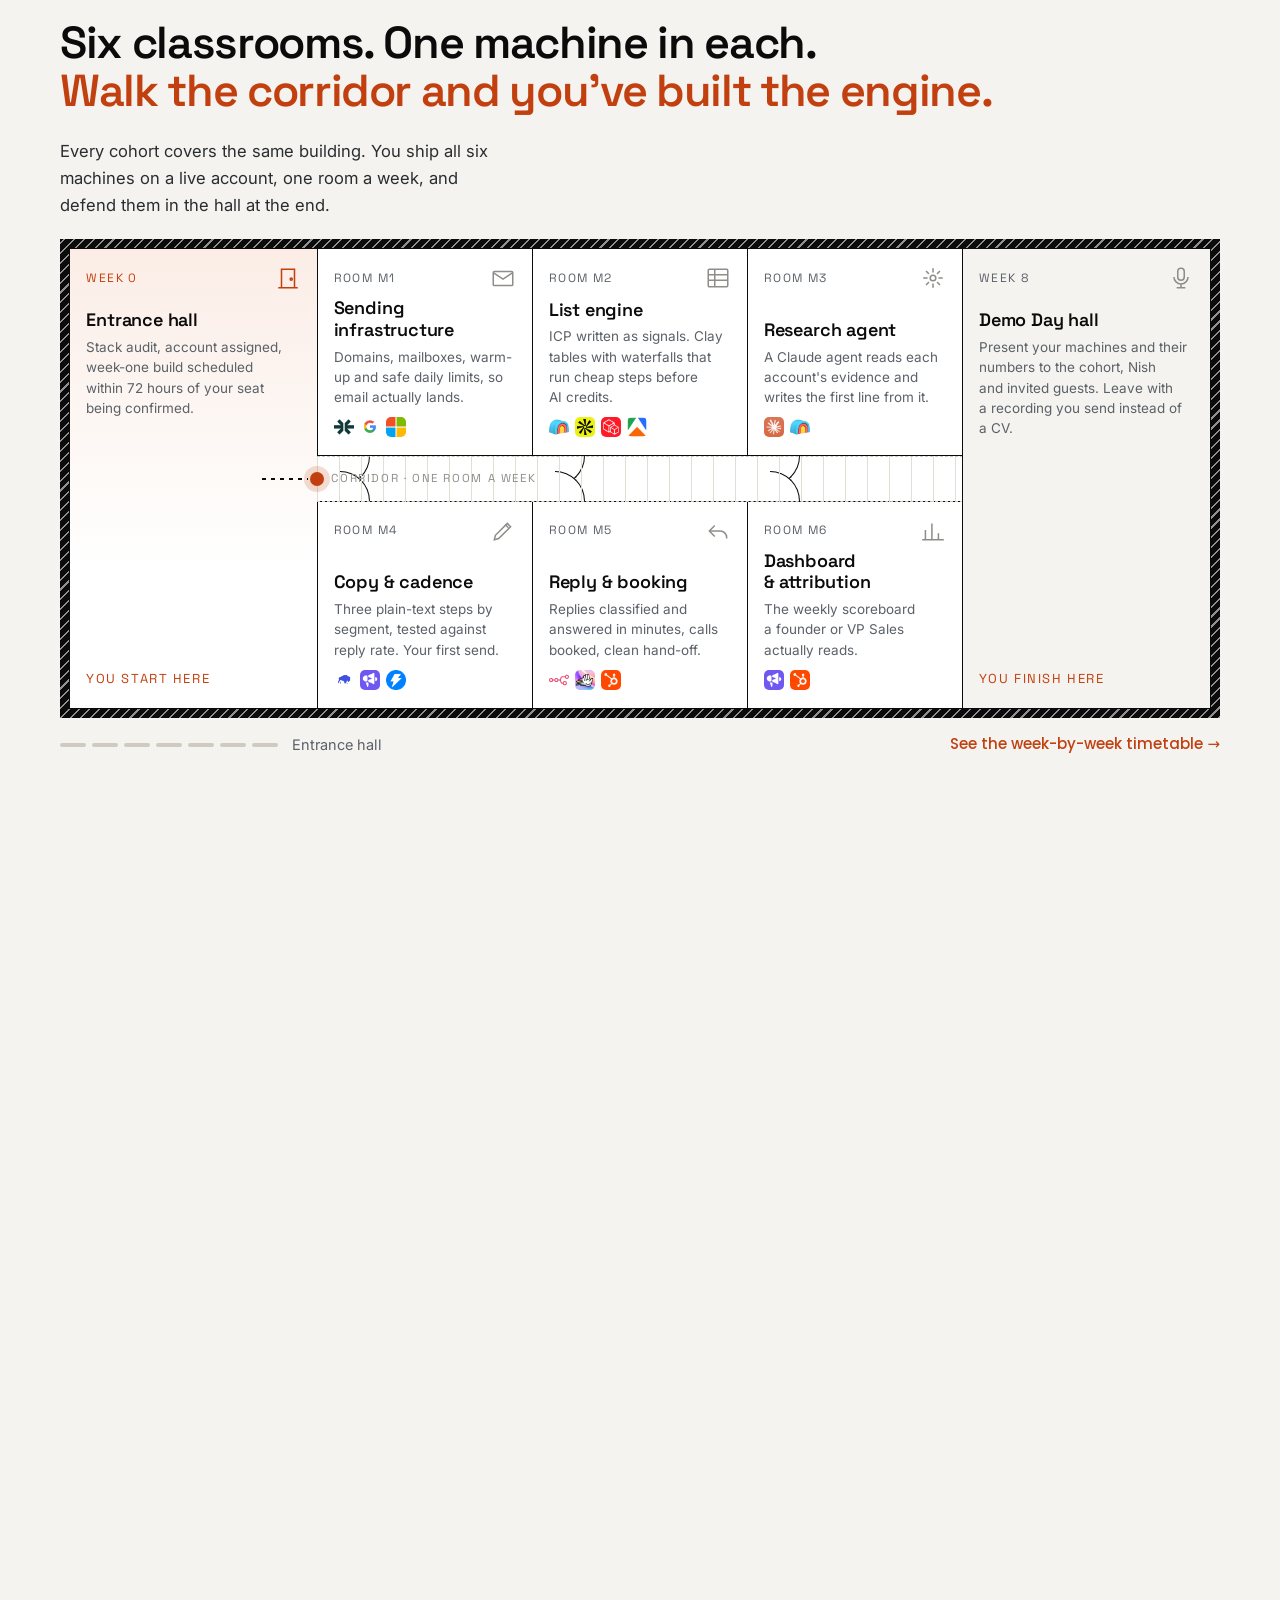
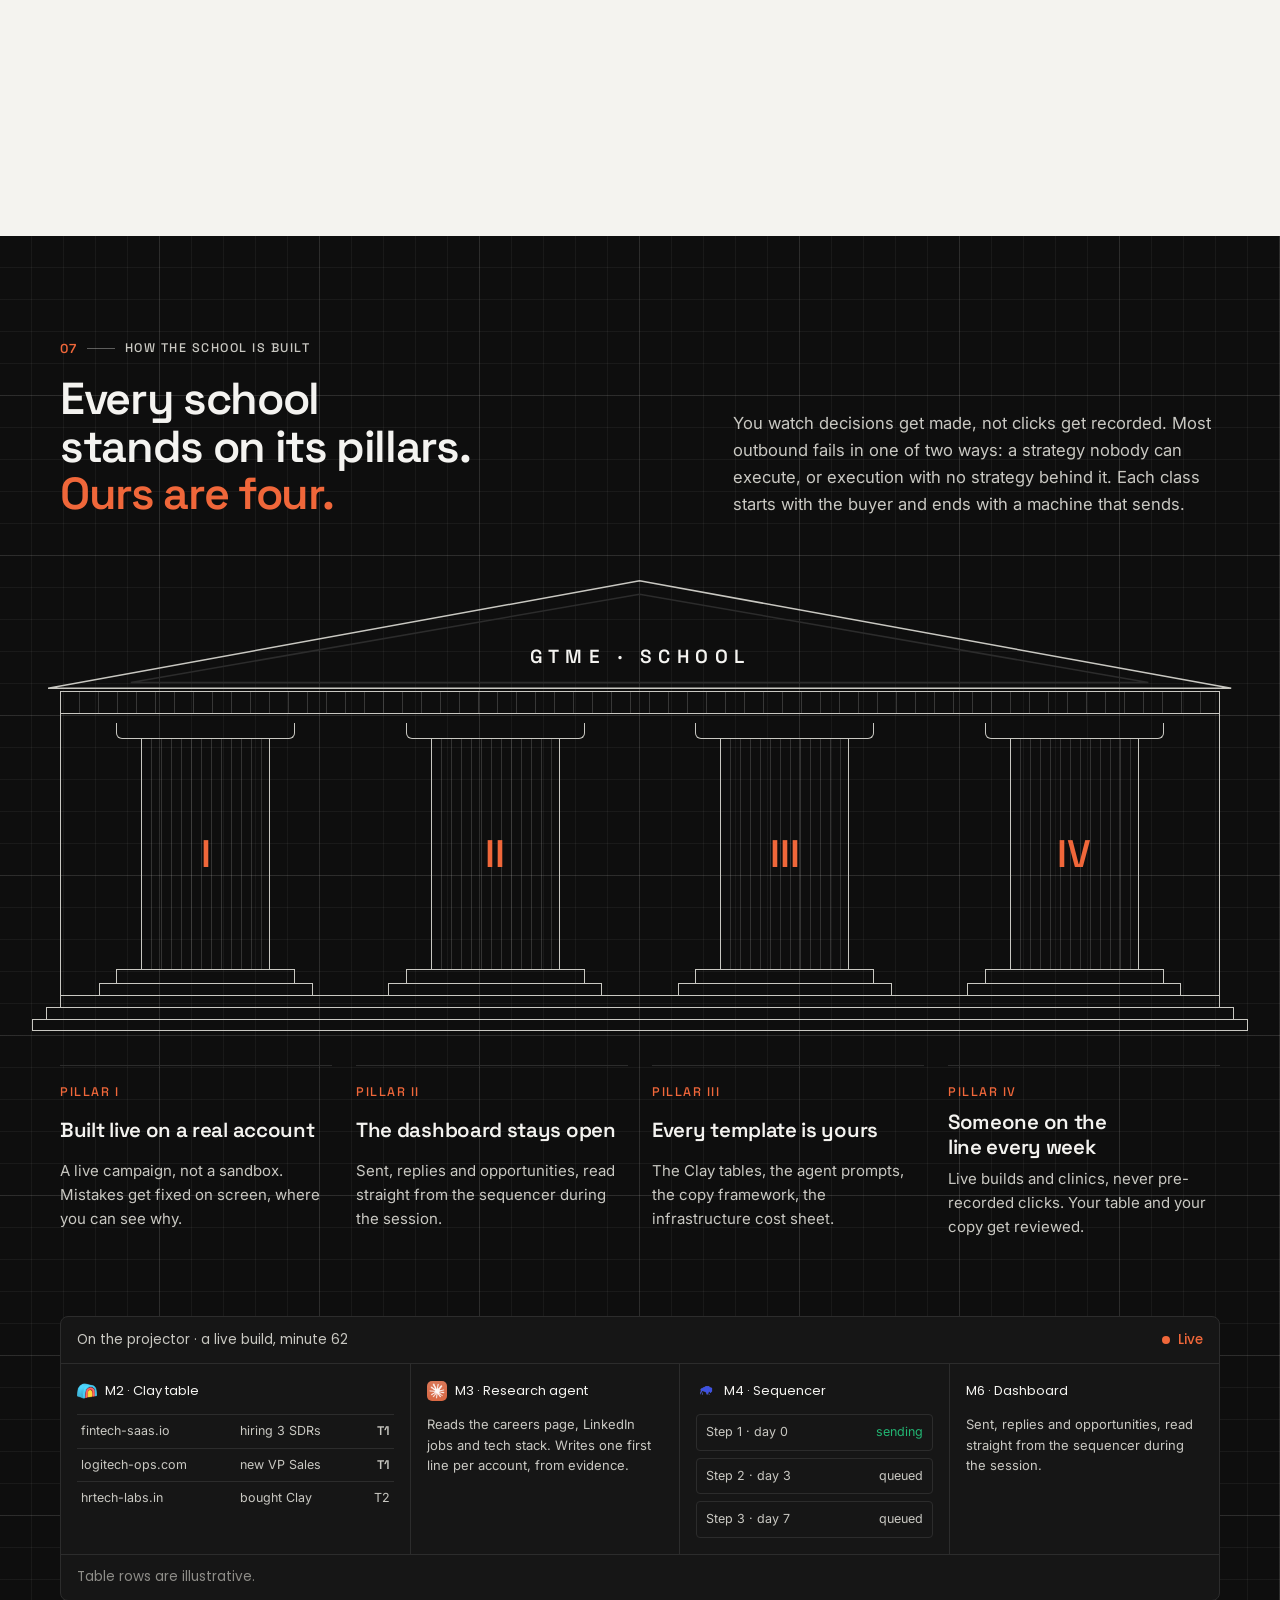
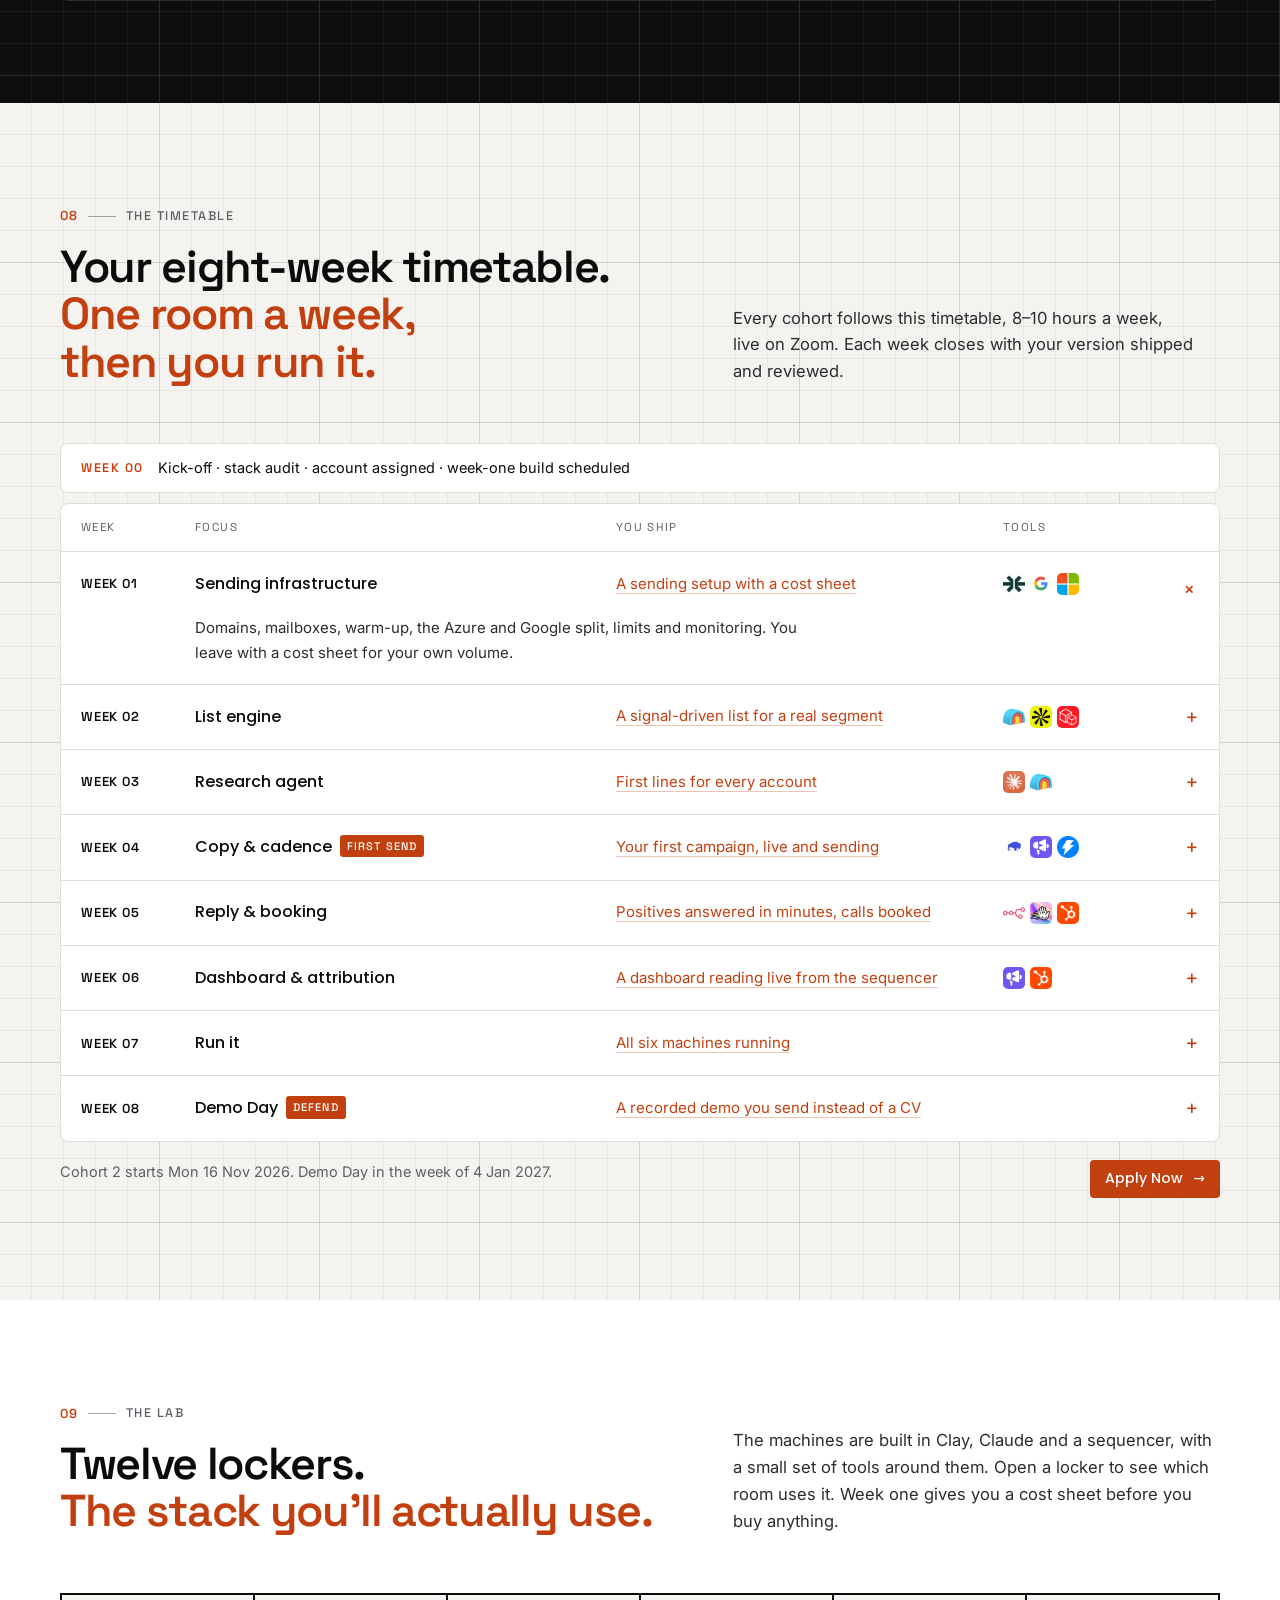
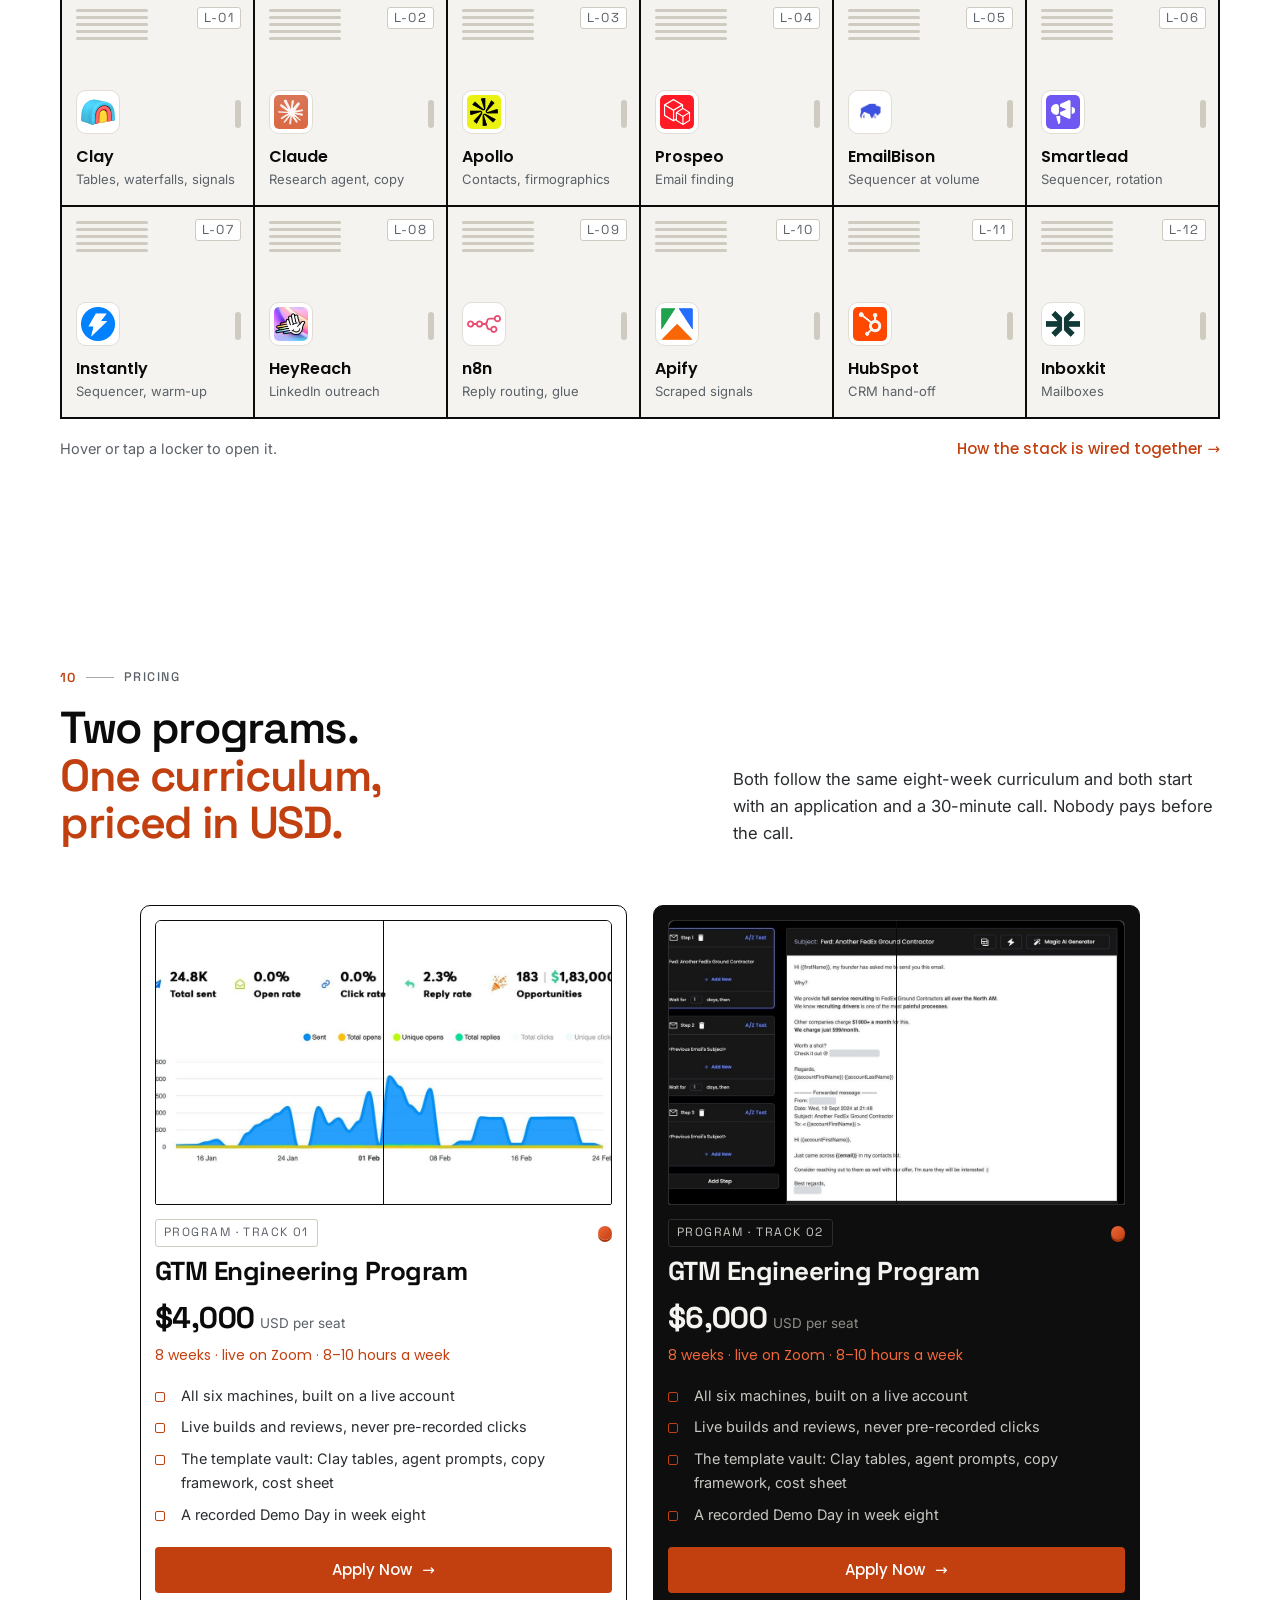
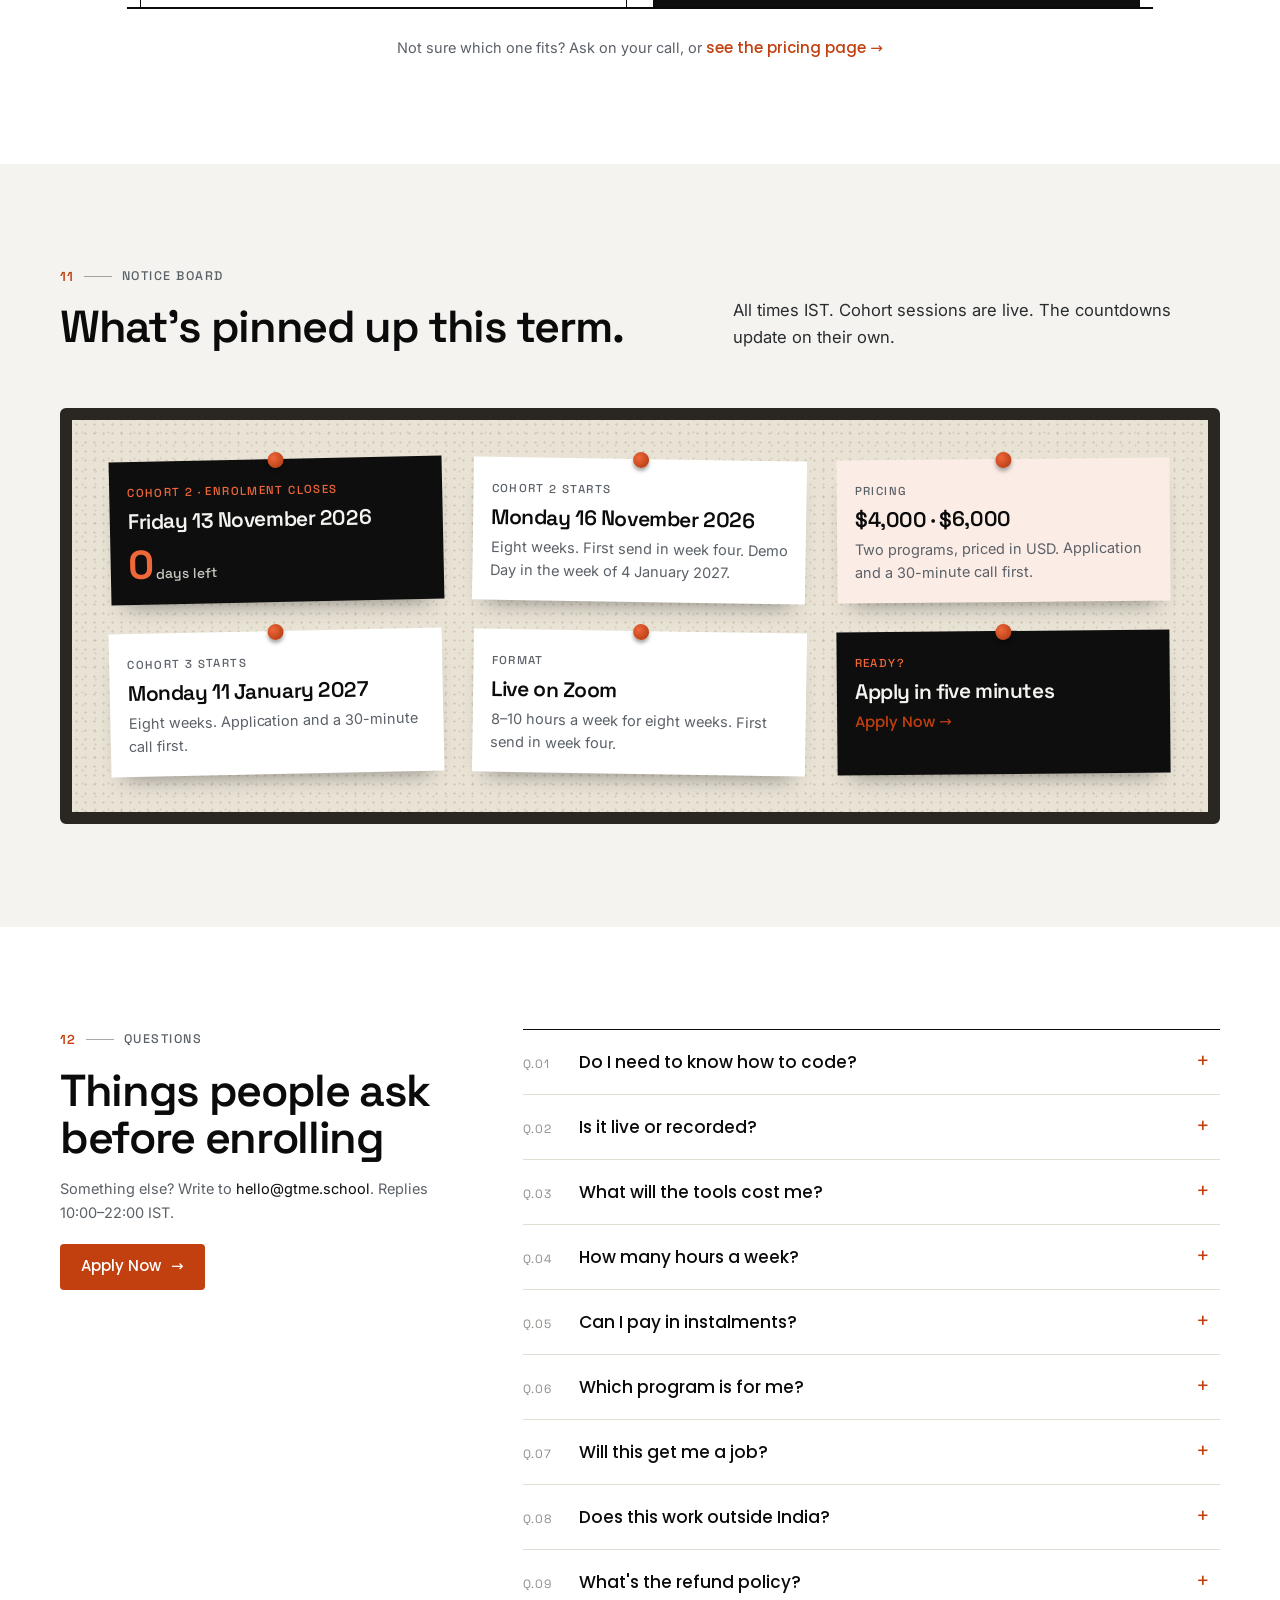
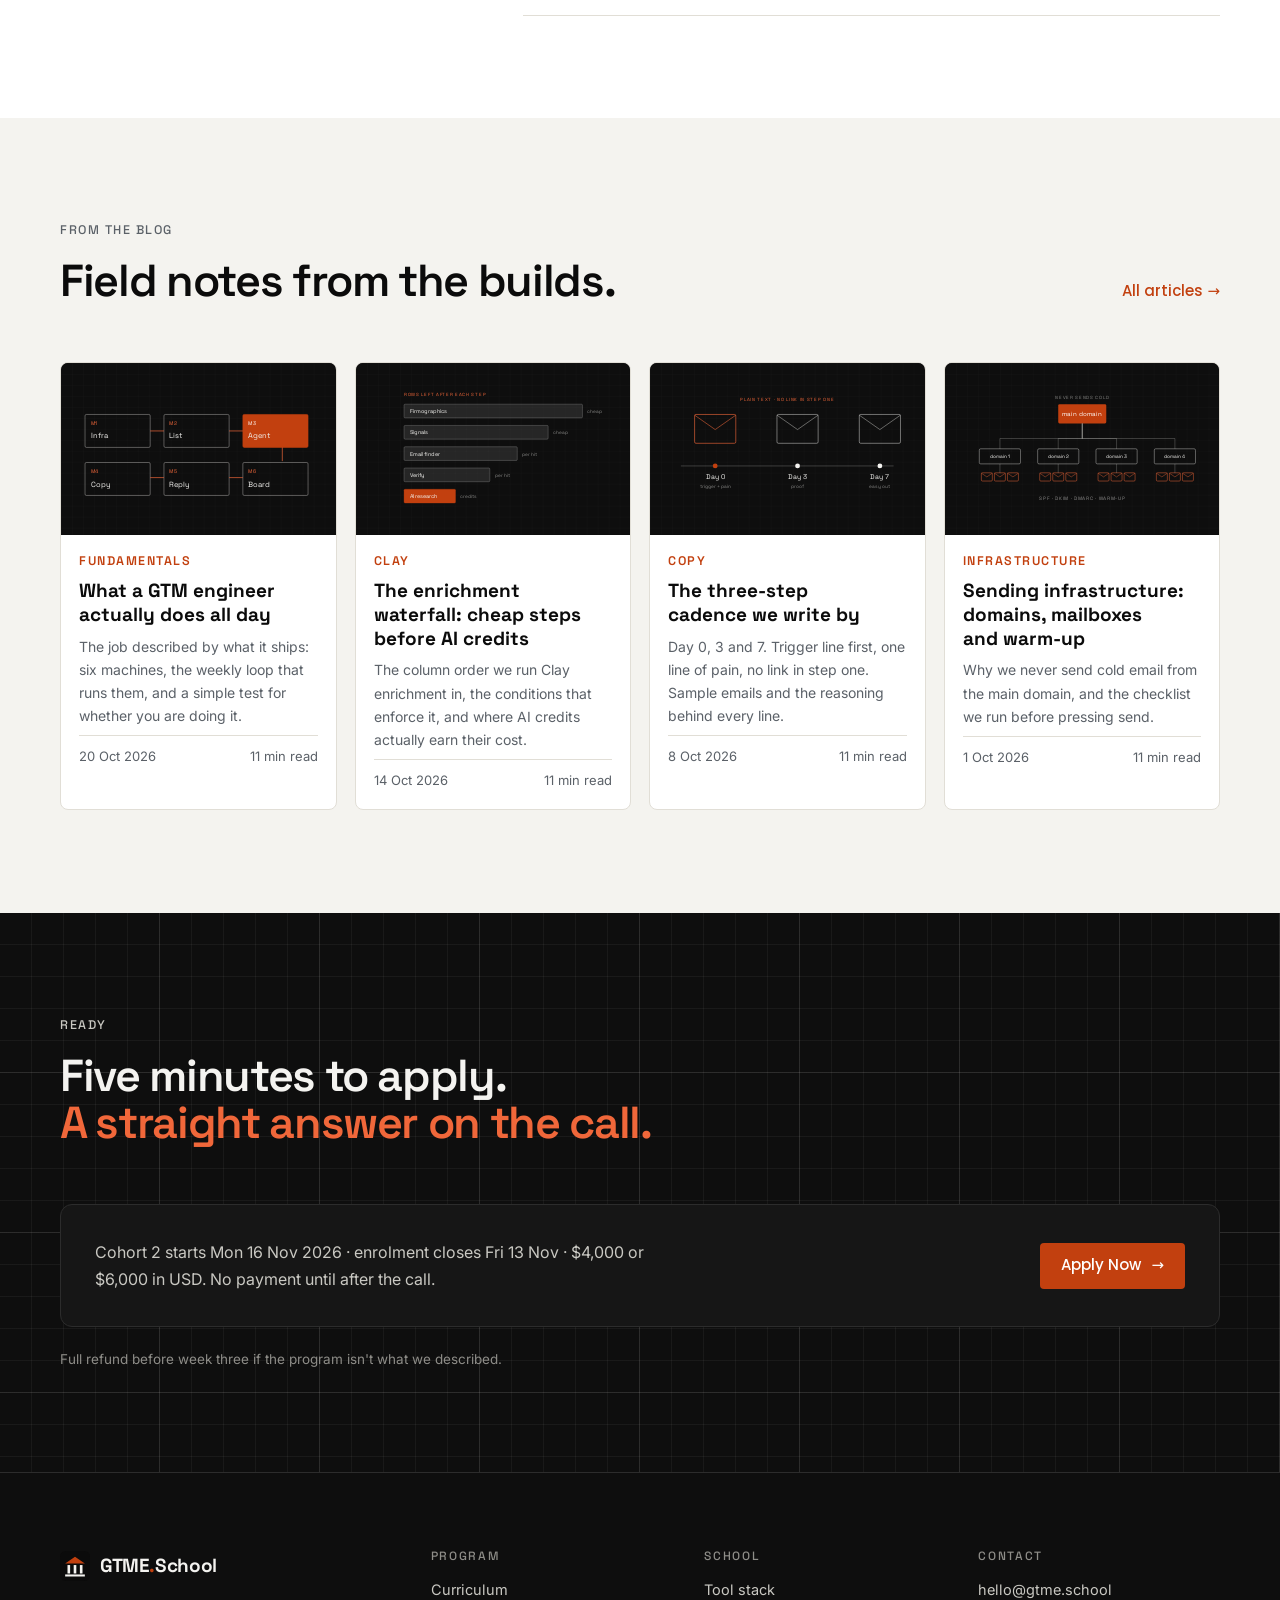
==== commit 9266f3a1: "Reposition GTME School as an education brand; unify Apply Now and USD pricing - Landing page reorder" ====
--- a/index.html
+++ b/index.html
@@ -1,36 +1,50 @@
-<!doctype html><html lang="en"><head><meta charset="utf-8"><meta name="viewport" content="width=device-width,initial-scale=1,viewport-fit=cover"><title>GTME.School</title><meta name="claude:viewport-fit-sides" content="cover"><meta name="description" content="Learn GTM engineering by building the outbound engine live on real accounts: Lieutenant for India and the International Programme."><link rel="icon" href="favicon.svg"><link rel="preconnect" href="https://fonts.googleapis.com"><link rel="preconnect" href="https://fonts.gstatic.com" crossorigin><link rel="stylesheet" href="https://fonts.googleapis.com/css2?family=Inter:wght@400;500;600&family=Poppins:wght@400;500;600&family=Space+Grotesk:wght@400;500;600;700&display=swap"><link rel="stylesheet" href="assets/site.css"></head><body><div class="bell"><div class="wrap"><span class="dot" aria-hidden="true"></span><span>Cohort 2 starts <b>Mon 16 Nov</b> · enrolment closes Fri 13 Nov · <b data-deadline="2026-11-13T23:59:00+05:30">21 days left</b></span><a href="pricing.html#apply">Apply now →</a></div></div>
+<!doctype html><html lang="en"><head><meta charset="utf-8"><meta name="viewport" content="width=device-width,initial-scale=1,viewport-fit=cover"><title>GTME.School</title><meta name="claude:viewport-fit-sides" content="cover"><meta name="description" content="Learn GTM engineering by building the six machines behind modern outbound, live over eight weeks: data, enrichment, AI research, sequencing and reporting. Two programs: $4,000 and $6,000 USD."><link rel="icon" href="favicon.svg"><link rel="preconnect" href="https://fonts.googleapis.com"><link rel="preconnect" href="https://fonts.gstatic.com" crossorigin><link rel="stylesheet" href="https://fonts.googleapis.com/css2?family=Inter:wght@400;500;600&family=Poppins:wght@400;500;600&family=Space+Grotesk:wght@400;500;600;700&display=swap"><link rel="stylesheet" href="assets/site.css"></head><body><div class="bell"><div class="wrap"><span class="dot" aria-hidden="true"></span><span>Cohort 2 starts <b>Mon 16 Nov</b> · enrolment closes Fri 13 Nov · <b data-deadline="2026-11-13T23:59:00+05:30">21 days left</b></span><a href="pricing.html#apply">Apply now →</a></div></div>
 <header class="hdr"><div class="wrap"><a class="brand " href="index.html" aria-label="GTME.School home"><svg viewBox="0 0 32 32" aria-hidden="true"><rect width="32" height="32" rx="6" fill="#0B0B0B"/><path d="M5.5 13.2 16 6l10.5 7.2z" fill="#C2400F"/><rect x="8" y="15" width="2.8" height="9" fill="#F4F3F0"/><rect x="14.6" y="15" width="2.8" height="9" fill="#F4F3F0"/><rect x="21.2" y="15" width="2.8" height="9" fill="#F4F3F0"/><rect x="5.5" y="25" width="21" height="2.2" fill="#F4F3F0"/></svg><span>GTME<span class="dotsch">.</span>School</span></a>
 <nav class="nav" aria-label="Main">
-<div class="dd"><button type="button" aria-expanded="false" aria-haspopup="true">Programs <svg width="10" height="10" viewBox="0 0 10 10" aria-hidden="true"><path d="M2 3.5 5 6.5 8 3.5" fill="none" stroke="currentColor" stroke-width="1.5"/></svg></button><div class="menu"><a href="lieutenant.html"><span class="rm">RM 101</span><span class="t">Lieutenant · India</span><span class="p">₹3.8L</span><span class="d">8 weeks · 1:1 with Nish · incl. GST</span></a><a href="international.html"><span class="rm">RM 201</span><span class="t">International Programme</span><span class="p">$6,000</span><span class="d">8 weeks · two time-zone slots · USD</span></a></div></div>
-<a href="tools.html">Tool stack</a><a href="pricing.html">Pricing</a><a href="index.html#results">Results</a><a href="blog.html">Blog</a></nav>
-<div class="cta"><a class="btn btn-line btn-sm" href="international.html">Outside India</a><a class="btn btn-ember btn-sm" href="lieutenant.html#apply">Apply · India</a></div>
+<a href="index.html#plan">Curriculum</a><a href="tools.html">Tool stack</a><a href="pricing.html">Pricing</a><a href="index.html#results">Results</a><a href="blog.html">Blog</a></nav>
+<div class="cta"><a class="btn btn-ember btn-sm" href="pricing.html#apply">Apply Now <span class="arr" aria-hidden="true">→</span></a></div>
 <button class="burger" type="button" aria-label="Open menu" aria-expanded="false" aria-controls="mnav"><span></span></button>
 </div></header>
 <div class="mnav" id="mnav" hidden><div class="top"><a class="brand " href="index.html" aria-label="GTME.School home"><svg viewBox="0 0 32 32" aria-hidden="true"><rect width="32" height="32" rx="6" fill="#0B0B0B"/><path d="M5.5 13.2 16 6l10.5 7.2z" fill="#C2400F"/><rect x="8" y="15" width="2.8" height="9" fill="#F4F3F0"/><rect x="14.6" y="15" width="2.8" height="9" fill="#F4F3F0"/><rect x="21.2" y="15" width="2.8" height="9" fill="#F4F3F0"/><rect x="5.5" y="25" width="21" height="2.2" fill="#F4F3F0"/></svg><span>GTME<span class="dotsch">.</span>School</span></a><button class="close" type="button" aria-label="Close menu">×</button></div>
-<a class="l" href="index.html">Home</a><a class="l" href="lieutenant.html">Lieutenant · India <span>₹3.8L</span></a><a class="l" href="international.html">International <span>$6,000</span></a><a class="l" href="tools.html">Tool stack</a><a class="l" href="pricing.html">Pricing</a><a class="l" href="index.html#results">Results</a><a class="l" href="blog.html">Blog</a>
-<a class="btn btn-ember" href="lieutenant.html#apply">Apply · India</a><a class="btn btn-line" href="international.html#call">Book a call · International</a></div><main id="top"><nav class="periods" aria-label="Sections"><div class="wrap"><div class="scroller"><ol><li><span class="bellmark">Periods</span></li><li><a href="#top"><b>01</b>Overview</a></li><li><a href="#who"><b>02</b>Who it's for</a></li><li><a href="#plan"><b>03</b>Floor plan</a></li><li><a href="#method"><b>04</b>Method</a></li><li><a href="#timetable"><b>05</b>Timetable</a></li><li><a href="#programs"><b>06</b>Programs</a></li><li><a href="#lab"><b>07</b>The lab</a></li><li><a href="#results"><b>08</b>Report cards</a></li><li><a href="#classroom"><b>09</b>Classroom</a></li><li><a href="#faculty"><b>10</b>Faculty</a></li><li><a href="#dates"><b>11</b>Notice board</a></li><li><a href="#faq"><b>12</b>FAQ</a></li></ol></div></div></nav><section class="hero blueprint"><div class="wrap hero-grid">
+<a class="l" href="index.html">Home</a><a class="l" href="index.html#plan">Curriculum</a><a class="l" href="tools.html">Tool stack</a><a class="l" href="pricing.html">Pricing <span>$4,000 · $6,000</span></a><a class="l" href="index.html#results">Results</a><a class="l" href="blog.html">Blog</a>
+<a class="btn btn-ember" href="pricing.html#apply">Apply Now <span class="arr" aria-hidden="true">→</span></a></div><main id="top"><nav class="periods" aria-label="Sections"><div class="wrap"><div class="scroller"><ol><li><span class="bellmark">Periods</span></li><li><a href="#top"><b>01</b>Overview</a></li><li><a href="#who"><b>02</b>Who it's for</a></li><li><a href="#classroom"><b>03</b>Classroom</a></li><li><a href="#faculty"><b>04</b>Faculty</a></li><li><a href="#results"><b>05</b>Results</a></li><li><a href="#plan"><b>06</b>Floor plan</a></li><li><a href="#method"><b>07</b>Method</a></li><li><a href="#timetable"><b>08</b>Timetable</a></li><li><a href="#lab"><b>09</b>The lab</a></li><li><a href="#programs"><b>10</b>Pricing</a></li><li><a href="#dates"><b>11</b>Notice board</a></li><li><a href="#faq"><b>12</b>FAQ</a></li></ol></div></div></nav><section class="hero blueprint"><div class="wrap hero-grid">
 <div class="rv">
 <div class="chips"><span class="chip">GTME.School</span><span class="chip">Cohort 2</span><span class="chip ember"><span class="d"></span>Applications open</span></div>
-<h1 class="h1">Learn GTM engineering where the <span class="em">engine gets built.</span></h1>
-<p class="lede">A school for SDRs, founders, freelancers and operators, in India and worldwide. You learn the six machines behind modern outbound, from ICP to Clay to an AI research agent to a sequencer, built live on real Sparq Labs accounts with the dashboard open.</p>
-<div class="ctas"><a class="btn btn-ember" href="lieutenant.html">India programme · ₹3.8L <span class="arr">→</span></a><a class="btn btn-line" href="international.html">International · $6,000</a></div>
-<div class="facts"><div><span class="label">Cohort 2</span><span class="v">Mon 16 Nov</span></div><div><span class="label">Format</span><span class="v">Live on Zoom</span></div><div><span class="label">Programmes</span><span class="v">₹3.8L · $6,000</span></div><div><span class="label">Taught by</span><span class="v">Nish Agarwal</span></div></div>
+<h1 class="h1">Learn GTM engineering by <span class="em">building the engine yourself.</span></h1>
+<p class="lede">GTM engineering is building the systems that find, research and reach a company's buyers. Over eight live weeks you learn the six machines behind modern outbound, from sending infrastructure and Clay tables to an AI research agent, a sequencer and a dashboard, and you build each one yourself on a live account. For SDRs, founders, freelancers and operators.</p>
+<div class="ctas"><a class="btn btn-ember" href="pricing.html#apply">Apply Now <span class="arr" aria-hidden="true">→</span></a><a class="btn btn-line" href="#plan">See what you'll build</a></div>
+<div class="facts"><div><span class="label">Cohort 2</span><span class="v">Mon 16 Nov</span></div><div><span class="label">Format</span><span class="v">Live on Zoom</span></div><div><span class="label">Length</span><span class="v">8 weeks</span></div><div><span class="label">Taught by</span><span class="v">Nish Agarwal</span></div></div>
 </div>
-<div class="rv d1" style="position:relative"><div class="board"><div class="board-in"><svg viewBox="0 0 600 430" role="img" aria-label="Chalkboard diagram of the outbound engine: ICP as signals, Clay table, research agent, three-step copy, sequencer, replies, and a dashboard showing 996.3K emails sent and 874 opportunities."><path class="chalk-s draw" data-d="0.25" pathLength="1" d="M36 78h160v64h-160z"/><g class="fadein" data-d="0.60"><text class="chalk-t" x="48" y="98" font-size="10.5" letter-spacing="1.6" style="fill:var(--flame)">M2</text><text class="chalk-t" x="48" y="118" font-size="15.5" font-weight="600">ICP as signals</text><text class="chalk-t" x="48" y="134" font-size="11" style="fill:var(--chalk-dim)">hiring 3 SDRs</text></g><path class="chalk-s draw" data-d="0.57" pathLength="1" d="M220 78h160v64h-160z"/><g class="fadein" data-d="0.92"><text class="chalk-t" x="232" y="98" font-size="10.5" letter-spacing="1.6" style="fill:var(--flame)">M2</text><text class="chalk-t" x="232" y="118" font-size="15.5" font-weight="600">Clay table</text><text class="chalk-t" x="232" y="134" font-size="11" style="fill:var(--chalk-dim)">waterfall · cheap first</text></g><path class="chalk-s draw" data-d="0.89" pathLength="1" d="M404 78h160v64h-160z"/><g class="fadein" data-d="1.24"><text class="chalk-t" x="416" y="98" font-size="10.5" letter-spacing="1.6" style="fill:var(--flame)">M3</text><text class="chalk-t" x="416" y="118" font-size="15.5" font-weight="600">Research agent</text><text class="chalk-t" x="416" y="134" font-size="11" style="fill:var(--chalk-dim)">first line from evidence</text></g><path class="chalk-s draw" data-d="1.21" pathLength="1" d="M404 196h160v64h-160z"/><g class="fadein" data-d="1.56"><text class="chalk-t" x="416" y="216" font-size="10.5" letter-spacing="1.6" style="fill:var(--flame)">M4</text><text class="chalk-t" x="416" y="236" font-size="15.5" font-weight="600">Copy · 3 steps</text><text class="chalk-t" x="416" y="252" font-size="11" style="fill:var(--chalk-dim)">day 0 · 3 · 7</text></g><path class="chalk-s draw" data-d="1.53" pathLength="1" d="M220 196h160v64h-160z"/><g class="fadein" data-d="1.88"><text class="chalk-t" x="232" y="216" font-size="10.5" letter-spacing="1.6" style="fill:var(--flame)">M4</text><text class="chalk-t" x="232" y="236" font-size="15.5" font-weight="600">Sequencer</text><text class="chalk-t" x="232" y="252" font-size="11" style="fill:var(--chalk-dim)">EmailBison · Smartlead</text></g><path class="chalk-s draw" data-d="1.85" pathLength="1" d="M36 196h160v64h-160z"/><g class="fadein" data-d="2.20"><text class="chalk-t" x="48" y="216" font-size="10.5" letter-spacing="1.6" style="fill:var(--flame)">M5</text><text class="chalk-t" x="48" y="236" font-size="15.5" font-weight="600">Replies</text><text class="chalk-t" x="48" y="252" font-size="11" style="fill:var(--chalk-dim)">answered in minutes</text></g><path class="chalk-s draw" data-d="0.55" pathLength="1" d="M196 110h24"/><path class="chalk-s draw" data-d="0.75" pathLength="1" d="M214 105l6 5-6 5"/><path class="chalk-s draw" data-d="0.87" pathLength="1" d="M380 110h24"/><path class="chalk-s draw" data-d="1.07" pathLength="1" d="M398 105l6 5-6 5"/><path class="chalk-s draw" data-d="1.19" pathLength="1" d="M484 142v54"/><path class="chalk-s draw" data-d="1.39" pathLength="1" d="M479 190l5 6 5-6"/><path class="chalk-s draw" data-d="1.51" pathLength="1" d="M404 228h-24"/><path class="chalk-s draw" data-d="1.71" pathLength="1" d="M386 223l-6 5 6 5"/><path class="chalk-s draw" data-d="1.83" pathLength="1" d="M220 228h-24"/><path class="chalk-s draw" data-d="2.03" pathLength="1" d="M202 223l-6 5 6 5"/><path class="chalk-s draw" data-d="2.15" pathLength="1" d="M116 260v50"/><path class="chalk-s draw" data-d="2.35" pathLength="1" d="M111 304l5 6 5-6"/><path class="chalk-s draw" data-d="2.37" pathLength="1" d="M36 310h528v100h-528z"/><path class="chalk-e draw" data-d="2.77" pathLength="1" d="M300 396v-22" style="stroke-width:9;stroke-linecap:butt;opacity:0.45"/><path class="chalk-e draw" data-d="2.85" pathLength="1" d="M330 396v-34" style="stroke-width:9;stroke-linecap:butt;opacity:0.52"/><path class="chalk-e draw" data-d="2.93" pathLength="1" d="M360 396v-28" style="stroke-width:9;stroke-linecap:butt;opacity:0.59"/><path class="chalk-e draw" data-d="3.01" pathLength="1" d="M390 396v-46" style="stroke-width:9;stroke-linecap:butt;opacity:0.66"/><path class="chalk-e draw" data-d="3.09" pathLength="1" d="M420 396v-40" style="stroke-width:9;stroke-linecap:butt;opacity:0.73"/><path class="chalk-e draw" data-d="3.17" pathLength="1" d="M450 396v-58" style="stroke-width:9;stroke-linecap:butt;opacity:0.80"/><path class="chalk-e draw" data-d="3.25" pathLength="1" d="M480 396v-52" style="stroke-width:9;stroke-linecap:butt;opacity:0.87"/><path class="chalk-e draw" data-d="3.33" pathLength="1" d="M510 396v-70" style="stroke-width:9;stroke-linecap:butt;opacity:0.94"/><g class="fadein" data-d="2.67"><text class="chalk-t" x="48" y="332" font-size="10.5" letter-spacing="1.6" style="fill:var(--flame)">M6 · DASHBOARD</text><text class="chalk-t" x="48" y="362" font-size="17" font-weight="600">Sent · replies · opps</text><text class="chalk-t" x="48" y="384" font-size="11" style="fill:var(--chalk-dim)">read live from the sequencer</text></g><path class="chalk-e draw" data-d="1.15" pathLength="1" d="M414 150c30 5 60-4 92 2s40-2 50 1"/><g class="fadein" data-d="0"><text class="chalk-t" x="36" y="40" font-size="11" letter-spacing="2.2" style="fill:var(--chalk-dim)">TODAY'S BUILD · THE OUTBOUND ENGINE</text><text class="chalk-t" x="564" y="40" font-size="11" letter-spacing="2" text-anchor="end" style="fill:var(--flame)">LIVE · REAL ACCOUNT</text></g><circle cx="556" cy="36" r="0" /></svg></div><div class="tray" aria-hidden="true"><i></i><i></i><i></i></div><div class="toast t1 fadein" data-d="2.6"><img src="assets/logos/smartlead.png" alt="" class="" loading="lazy" decoding="async" width="28" height="28"><div><b>New positive reply</b>“Yes, worth a chat next week.”<div class="m">fintech-saas.io · example reply</div></div></div><div class="toast t2 fadein" data-d="3.0"><span class="label" style="font-size:11px">Sparq Labs workspace · one sequencer</span><div class="row tnum"><div class="n">996.3K<small>sent</small></div><div class="n">1.7%<small>reply rate</small></div><div class="n" style="color:var(--ember)">874<small>opportunities</small></div></div></div></div></div>
+<div class="rv d1" style="position:relative"><div class="board"><div class="board-in"><svg viewBox="0 0 600 430" role="img" aria-label="Chalkboard diagram of the outbound engine: ICP as signals, Clay table, research agent, three-step copy, sequencer, replies, and a dashboard reading sent, replies and opportunities."><path class="chalk-s draw" data-d="0.25" pathLength="1" d="M36 78h160v64h-160z"/><g class="fadein" data-d="0.60"><text class="chalk-t" x="48" y="98" font-size="10.5" letter-spacing="1.6" style="fill:var(--flame)">M2</text><text class="chalk-t" x="48" y="118" font-size="15.5" font-weight="600">ICP as signals</text><text class="chalk-t" x="48" y="134" font-size="11" style="fill:var(--chalk-dim)">hiring 3 SDRs</text></g><path class="chalk-s draw" data-d="0.57" pathLength="1" d="M220 78h160v64h-160z"/><g class="fadein" data-d="0.92"><text class="chalk-t" x="232" y="98" font-size="10.5" letter-spacing="1.6" style="fill:var(--flame)">M2</text><text class="chalk-t" x="232" y="118" font-size="15.5" font-weight="600">Clay table</text><text class="chalk-t" x="232" y="134" font-size="11" style="fill:var(--chalk-dim)">waterfall · cheap first</text></g><path class="chalk-s draw" data-d="0.89" pathLength="1" d="M404 78h160v64h-160z"/><g class="fadein" data-d="1.24"><text class="chalk-t" x="416" y="98" font-size="10.5" letter-spacing="1.6" style="fill:var(--flame)">M3</text><text class="chalk-t" x="416" y="118" font-size="15.5" font-weight="600">Research agent</text><text class="chalk-t" x="416" y="134" font-size="11" style="fill:var(--chalk-dim)">first line from evidence</text></g><path class="chalk-s draw" data-d="1.21" pathLength="1" d="M404 196h160v64h-160z"/><g class="fadein" data-d="1.56"><text class="chalk-t" x="416" y="216" font-size="10.5" letter-spacing="1.6" style="fill:var(--flame)">M4</text><text class="chalk-t" x="416" y="236" font-size="15.5" font-weight="600">Copy · 3 steps</text><text class="chalk-t" x="416" y="252" font-size="11" style="fill:var(--chalk-dim)">day 0 · 3 · 7</text></g><path class="chalk-s draw" data-d="1.53" pathLength="1" d="M220 196h160v64h-160z"/><g class="fadein" data-d="1.88"><text class="chalk-t" x="232" y="216" font-size="10.5" letter-spacing="1.6" style="fill:var(--flame)">M4</text><text class="chalk-t" x="232" y="236" font-size="15.5" font-weight="600">Sequencer</text><text class="chalk-t" x="232" y="252" font-size="11" style="fill:var(--chalk-dim)">EmailBison · Smartlead</text></g><path class="chalk-s draw" data-d="1.85" pathLength="1" d="M36 196h160v64h-160z"/><g class="fadein" data-d="2.20"><text class="chalk-t" x="48" y="216" font-size="10.5" letter-spacing="1.6" style="fill:var(--flame)">M5</text><text class="chalk-t" x="48" y="236" font-size="15.5" font-weight="600">Replies</text><text class="chalk-t" x="48" y="252" font-size="11" style="fill:var(--chalk-dim)">answered in minutes</text></g><path class="chalk-s draw" data-d="0.55" pathLength="1" d="M196 110h24"/><path class="chalk-s draw" data-d="0.75" pathLength="1" d="M214 105l6 5-6 5"/><path class="chalk-s draw" data-d="0.87" pathLength="1" d="M380 110h24"/><path class="chalk-s draw" data-d="1.07" pathLength="1" d="M398 105l6 5-6 5"/><path class="chalk-s draw" data-d="1.19" pathLength="1" d="M484 142v54"/><path class="chalk-s draw" data-d="1.39" pathLength="1" d="M479 190l5 6 5-6"/><path class="chalk-s draw" data-d="1.51" pathLength="1" d="M404 228h-24"/><path class="chalk-s draw" data-d="1.71" pathLength="1" d="M386 223l-6 5 6 5"/><path class="chalk-s draw" data-d="1.83" pathLength="1" d="M220 228h-24"/><path class="chalk-s draw" data-d="2.03" pathLength="1" d="M202 223l-6 5 6 5"/><path class="chalk-s draw" data-d="2.15" pathLength="1" d="M116 260v50"/><path class="chalk-s draw" data-d="2.35" pathLength="1" d="M111 304l5 6 5-6"/><path class="chalk-s draw" data-d="2.37" pathLength="1" d="M36 310h528v100h-528z"/><path class="chalk-e draw" data-d="2.77" pathLength="1" d="M300 396v-22" style="stroke-width:9;stroke-linecap:butt;opacity:0.45"/><path class="chalk-e draw" data-d="2.85" pathLength="1" d="M330 396v-34" style="stroke-width:9;stroke-linecap:butt;opacity:0.52"/><path class="chalk-e draw" data-d="2.93" pathLength="1" d="M360 396v-28" style="stroke-width:9;stroke-linecap:butt;opacity:0.59"/><path class="chalk-e draw" data-d="3.01" pathLength="1" d="M390 396v-46" style="stroke-width:9;stroke-linecap:butt;opacity:0.66"/><path class="chalk-e draw" data-d="3.09" pathLength="1" d="M420 396v-40" style="stroke-width:9;stroke-linecap:butt;opacity:0.73"/><path class="chalk-e draw" data-d="3.17" pathLength="1" d="M450 396v-58" style="stroke-width:9;stroke-linecap:butt;opacity:0.80"/><path class="chalk-e draw" data-d="3.25" pathLength="1" d="M480 396v-52" style="stroke-width:9;stroke-linecap:butt;opacity:0.87"/><path class="chalk-e draw" data-d="3.33" pathLength="1" d="M510 396v-70" style="stroke-width:9;stroke-linecap:butt;opacity:0.94"/><g class="fadein" data-d="2.67"><text class="chalk-t" x="48" y="332" font-size="10.5" letter-spacing="1.6" style="fill:var(--flame)">M6 · DASHBOARD</text><text class="chalk-t" x="48" y="362" font-size="17" font-weight="600">Sent · replies · opps</text><text class="chalk-t" x="48" y="384" font-size="11" style="fill:var(--chalk-dim)">read live from the sequencer</text></g><path class="chalk-e draw" data-d="1.15" pathLength="1" d="M414 150c30 5 60-4 92 2s40-2 50 1"/><g class="fadein" data-d="0"><text class="chalk-t" x="36" y="40" font-size="11" letter-spacing="2.2" style="fill:var(--chalk-dim)">TODAY'S BUILD · THE OUTBOUND ENGINE</text><text class="chalk-t" x="564" y="40" font-size="11" letter-spacing="2" text-anchor="end" style="fill:var(--flame)">LIVE · REAL ACCOUNT</text></g><circle cx="556" cy="36" r="0" /></svg></div><div class="tray" aria-hidden="true"><i></i><i></i><i></i></div><div class="toast t1 fadein" data-d="2.6"><img src="assets/logos/smartlead.png" alt="" class="" loading="lazy" decoding="async" width="28" height="28"><div><b>New positive reply</b>“Yes, worth a chat next week.”<div class="m">fintech-saas.io · example reply</div></div></div></div></div>
 </div></section>
-<section class="belt"><div class="wrap"><div class="cap"><span class="label">On the bench · the stack teams actually pay for</span><a class="tlink" href="tools.html">See the tool stack →</a></div></div>
-<div class="marq-mask"><div class="marq" aria-label="Tools taught"><span><img src="assets/logos/clay.png" alt="" class="" loading="lazy" decoding="async" width="28" height="28">Clay</span><span><img src="assets/logos/claude.png" alt="" class="" loading="lazy" decoding="async" width="28" height="28">Claude</span><span><img src="assets/logos/apollo.png" alt="" class="" loading="lazy" decoding="async" width="28" height="28">Apollo</span><span><img src="assets/logos/prospeo.png" alt="" class="" loading="lazy" decoding="async" width="28" height="28">Prospeo</span><span><img src="assets/logos/emailbison.png" alt="" class="" loading="lazy" decoding="async" width="28" height="28">EmailBison</span><span><img src="assets/logos/smartlead.png" alt="" class="" loading="lazy" decoding="async" width="28" height="28">Smartlead</span><span><img src="assets/logos/instantly.png" alt="" class="" loading="lazy" decoding="async" width="28" height="28">Instantly</span><span><img src="assets/logos/heyreach.png" alt="" class="" loading="lazy" decoding="async" width="28" height="28">HeyReach</span><span><img src="assets/logos/n8n.svg" alt="" class="" loading="lazy" decoding="async" width="28" height="28">n8n</span><span><img src="assets/logos/apify.png" alt="" class="" loading="lazy" decoding="async" width="28" height="28">Apify</span><span><img src="assets/logos/hubspot.png" alt="" class="" loading="lazy" decoding="async" width="28" height="28">HubSpot</span><span><img src="assets/logos/inboxkit.png" alt="" class="" loading="lazy" decoding="async" width="28" height="28">Inboxkit</span><span aria-hidden="true"><img src="assets/logos/clay.png" alt="" class="" loading="lazy" decoding="async" width="28" height="28">Clay</span><span aria-hidden="true"><img src="assets/logos/claude.png" alt="" class="" loading="lazy" decoding="async" width="28" height="28">Claude</span><span aria-hidden="true"><img src="assets/logos/apollo.png" alt="" class="" loading="lazy" decoding="async" width="28" height="28">Apollo</span><span aria-hidden="true"><img src="assets/logos/prospeo.png" alt="" class="" loading="lazy" decoding="async" width="28" height="28">Prospeo</span><span aria-hidden="true"><img src="assets/logos/emailbison.png" alt="" class="" loading="lazy" decoding="async" width="28" height="28">EmailBison</span><span aria-hidden="true"><img src="assets/logos/smartlead.png" alt="" class="" loading="lazy" decoding="async" width="28" height="28">Smartlead</span><span aria-hidden="true"><img src="assets/logos/instantly.png" alt="" class="" loading="lazy" decoding="async" width="28" height="28">Instantly</span><span aria-hidden="true"><img src="assets/logos/heyreach.png" alt="" class="" loading="lazy" decoding="async" width="28" height="28">HeyReach</span><span aria-hidden="true"><img src="assets/logos/n8n.svg" alt="" class="" loading="lazy" decoding="async" width="28" height="28">n8n</span><span aria-hidden="true"><img src="assets/logos/apify.png" alt="" class="" loading="lazy" decoding="async" width="28" height="28">Apify</span><span aria-hidden="true"><img src="assets/logos/hubspot.png" alt="" class="" loading="lazy" decoding="async" width="28" height="28">HubSpot</span><span aria-hidden="true"><img src="assets/logos/inboxkit.png" alt="" class="" loading="lazy" decoding="async" width="28" height="28">Inboxkit</span></div></div>
-<div class="wrap"><div class="clients"><span class="label" style="width:100%">The machines taught here run on these Sparq Labs client programmes</span><span><b>MZ Media</b> · SaaS video</span><span><b>HappyFolks</b> · HR tech</span><span><b>RouteElite</b> · Logistics</span><span><b>OkayDone</b> · Agency</span><span><b>FilterKing</b> · Industrial</span><span><b>Zaap.ai</b> · Creator SaaS</span><span><b>WiseMango</b> · Branding</span><span><b>LetsUnbound</b> · EdTech</span><span><b>Sales Vantage</b> · Recruitment</span><span><b>Think Macro</b> · Tech services</span><span><b>Sufix Tech</b> · VA staffing</span><span><b>Kontent Media</b> · Video</span><span><b>Workscape</b> · Interiors</span><span><b>byeHotelier</b> · Hospitality</span></div></div></section><section class="sec" id="who"><div class="wrap who">
+<section class="belt"><div class="wrap"><div class="cap"><span class="label">On the bench · the tools and technologies used by the highest-performing B2B teams</span><a class="tlink" href="tools.html">See the tool stack →</a></div></div>
+<div class="marq-mask"><div class="marq" aria-label="Tools taught"><span><img src="assets/logos/clay.png" alt="" class="" loading="lazy" decoding="async" width="28" height="28">Clay</span><span><img src="assets/logos/claude.png" alt="" class="" loading="lazy" decoding="async" width="28" height="28">Claude</span><span><img src="assets/logos/apollo.png" alt="" class="" loading="lazy" decoding="async" width="28" height="28">Apollo</span><span><img src="assets/logos/prospeo.png" alt="" class="" loading="lazy" decoding="async" width="28" height="28">Prospeo</span><span><img src="assets/logos/emailbison.png" alt="" class="" loading="lazy" decoding="async" width="28" height="28">EmailBison</span><span><img src="assets/logos/smartlead.png" alt="" class="" loading="lazy" decoding="async" width="28" height="28">Smartlead</span><span><img src="assets/logos/instantly.png" alt="" class="" loading="lazy" decoding="async" width="28" height="28">Instantly</span><span><img src="assets/logos/heyreach.png" alt="" class="" loading="lazy" decoding="async" width="28" height="28">HeyReach</span><span><img src="assets/logos/n8n.svg" alt="" class="" loading="lazy" decoding="async" width="28" height="28">n8n</span><span><img src="assets/logos/apify.png" alt="" class="" loading="lazy" decoding="async" width="28" height="28">Apify</span><span><img src="assets/logos/hubspot.png" alt="" class="" loading="lazy" decoding="async" width="28" height="28">HubSpot</span><span><img src="assets/logos/inboxkit.png" alt="" class="" loading="lazy" decoding="async" width="28" height="28">Inboxkit</span><span aria-hidden="true"><img src="assets/logos/clay.png" alt="" class="" loading="lazy" decoding="async" width="28" height="28">Clay</span><span aria-hidden="true"><img src="assets/logos/claude.png" alt="" class="" loading="lazy" decoding="async" width="28" height="28">Claude</span><span aria-hidden="true"><img src="assets/logos/apollo.png" alt="" class="" loading="lazy" decoding="async" width="28" height="28">Apollo</span><span aria-hidden="true"><img src="assets/logos/prospeo.png" alt="" class="" loading="lazy" decoding="async" width="28" height="28">Prospeo</span><span aria-hidden="true"><img src="assets/logos/emailbison.png" alt="" class="" loading="lazy" decoding="async" width="28" height="28">EmailBison</span><span aria-hidden="true"><img src="assets/logos/smartlead.png" alt="" class="" loading="lazy" decoding="async" width="28" height="28">Smartlead</span><span aria-hidden="true"><img src="assets/logos/instantly.png" alt="" class="" loading="lazy" decoding="async" width="28" height="28">Instantly</span><span aria-hidden="true"><img src="assets/logos/heyreach.png" alt="" class="" loading="lazy" decoding="async" width="28" height="28">HeyReach</span><span aria-hidden="true"><img src="assets/logos/n8n.svg" alt="" class="" loading="lazy" decoding="async" width="28" height="28">n8n</span><span aria-hidden="true"><img src="assets/logos/apify.png" alt="" class="" loading="lazy" decoding="async" width="28" height="28">Apify</span><span aria-hidden="true"><img src="assets/logos/hubspot.png" alt="" class="" loading="lazy" decoding="async" width="28" height="28">HubSpot</span><span aria-hidden="true"><img src="assets/logos/inboxkit.png" alt="" class="" loading="lazy" decoding="async" width="28" height="28">Inboxkit</span></div></div></section><section class="sec" id="who"><div class="wrap who">
 <div class="rv"><div class="kick"><span class="no">02</span><span class="rule"></span><span class="label">Who it's for</span></div>
 <h2 class="h2">You already work where revenue meets outbound.<span class="line2">Now learn to build the system behind it.</span></h2>
 <p class="lede" style="margin-top:18px">The titles differ. The intent is the same: stop being handed a list and become the person who designs the machine that builds it.</p>
-<div class="roles" style="margin-top:28px"><div class="label" style="padding:12px 0 4px">A strong fit if you are</div><div class="r"><div class="n">SDRs, BDRs & AEs<small>who want to build, not copy-paste</small></div><div class="chips"><span class=tag>sequence builder</span><span class=tag>Clay tables</span><span class=tag>portfolio</span></div></div><div class="r"><div class="n">Founders<small>replacing an agency</small></div><div class="chips"><span class=tag>own pipeline</span><span class=tag>first 100 calls</span></div></div><div class="r"><div class="n">Freelancers & agency owners<small>selling GTM engineering as a service</small></div><div class="chips"><span class=tag>client delivery</span><span class=tag>offer design</span></div></div><div class="r"><div class="n">Operators outside India<small>in the English-speaking market</small></div><div class="chips"><span class=tag>USD</span><span class=tag>two time-zone slots</span></div></div><div class="r"><div class="n">Students & career switchers<small>who need proof, not a certificate</small></div><div class="chips"><span class=tag>Demo Day</span><span class=tag>live account</span></div></div></div>
+<div class="roles" style="margin-top:28px"><div class="label" style="padding:12px 0 4px">A strong fit if you are</div><div class="r"><div class="n">SDRs, BDRs & AEs<small>who want to build, not copy-paste</small></div><div class="chips"><span class=tag>sequence builder</span><span class=tag>Clay tables</span><span class=tag>portfolio</span></div></div><div class="r"><div class="n">Founders<small>replacing an agency</small></div><div class="chips"><span class=tag>own pipeline</span><span class=tag>first 100 calls</span></div></div><div class="r"><div class="n">Freelancers & agency owners<small>selling GTM engineering as a service</small></div><div class="chips"><span class=tag>client delivery</span><span class=tag>offer design</span></div></div><div class="r"><div class="n">RevOps & growth operators<small>who own the tools and the workflows</small></div><div class="chips"><span class=tag>workflows</span><span class=tag>automation</span></div></div><div class="r"><div class="n">Students & career switchers<small>who need proof, not a certificate</small></div><div class="chips"><span class=tag>Demo Day</span><span class=tag>live account</span></div></div></div>
 <p class="small" style="margin-top:16px">No code needed. Where a script helps, you get the script and we show you what it does.</p></div>
 <div class="rv d1"><div class="seating"><svg viewBox="0 0 520 380" role="img" aria-label="Illustrative seating plan of a clinic: a board at the front, Nish at the teacher's desk, twenty benches of two."><rect x="80" y="10" width="360" height="30" rx="2" fill="var(--night)"/><text x="260" y="30" text-anchor="middle" font-family="Space Grotesk, sans-serif" font-size="11" letter-spacing="3" fill="var(--bone)">THE BOARD · YOUR TABLE ON SCREEN</text><rect x="180" y="58" width="160" height="26" rx="2" fill="var(--ember)"/><text x="260" y="75" text-anchor="middle" font-family="Poppins, sans-serif" font-size="12" fill="#fff">Nish · teacher's desk</text><rect class="desk" x="22" y="118" width="80" height="16" rx="2"/><rect class="seat" data-on x="28" y="140" width="28" height="16" rx="5"/><rect class="seat" data-on x="68" y="140" width="28" height="16" rx="5"/><rect class="desk" x="120" y="118" width="80" height="16" rx="2"/><rect class="seat" data-on x="126" y="140" width="28" height="16" rx="5"/><rect class="seat" data-on x="166" y="140" width="28" height="16" rx="5"/><rect class="desk" x="218" y="118" width="80" height="16" rx="2"/><rect class="seat" x="224" y="140" width="28" height="16" rx="5"/><rect class="seat" data-on x="264" y="140" width="28" height="16" rx="5"/><rect class="desk" x="316" y="118" width="80" height="16" rx="2"/><rect class="seat" data-on x="322" y="140" width="28" height="16" rx="5"/><rect class="seat" x="362" y="140" width="28" height="16" rx="5"/><rect class="desk" x="414" y="118" width="80" height="16" rx="2"/><rect class="seat" data-on x="420" y="140" width="28" height="16" rx="5"/><rect class="seat" data-on x="460" y="140" width="28" height="16" rx="5"/><rect class="desk" x="22" y="182" width="80" height="16" rx="2"/><rect class="seat" data-on x="28" y="204" width="28" height="16" rx="5"/><rect class="seat" x="68" y="204" width="28" height="16" rx="5"/><rect class="desk" x="120" y="182" width="80" height="16" rx="2"/><rect class="seat" data-on x="126" y="204" width="28" height="16" rx="5"/><rect class="seat" data-on x="166" y="204" width="28" height="16" rx="5"/><rect class="desk" x="218" y="182" width="80" height="16" rx="2"/><rect class="seat" x="224" y="204" width="28" height="16" rx="5"/><rect class="seat" data-on x="264" y="204" width="28" height="16" rx="5"/><rect class="desk" x="316" y="182" width="80" height="16" rx="2"/><rect class="seat" data-on x="322" y="204" width="28" height="16" rx="5"/><rect class="seat" data-on x="362" y="204" width="28" height="16" rx="5"/><rect class="desk" x="414" y="182" width="80" height="16" rx="2"/><rect class="seat" data-on x="420" y="204" width="28" height="16" rx="5"/><rect class="seat" data-on x="460" y="204" width="28" height="16" rx="5"/><rect class="desk" x="22" y="246" width="80" height="16" rx="2"/><rect class="seat" x="28" y="268" width="28" height="16" rx="5"/><rect class="seat" data-on x="68" y="268" width="28" height="16" rx="5"/><rect class="desk" x="120" y="246" width="80" height="16" rx="2"/><rect class="seat" data-on x="126" y="268" width="28" height="16" rx="5"/><rect class="seat" x="166" y="268" width="28" height="16" rx="5"/><rect class="desk" x="218" y="246" width="80" height="16" rx="2"/><rect class="seat alt" data-on x="224" y="268" width="28" height="16" rx="5"/><rect class="seat" x="264" y="268" width="28" height="16" rx="5"/><rect class="desk" x="316" y="246" width="80" height="16" rx="2"/><rect class="seat alt" data-on x="322" y="268" width="28" height="16" rx="5"/><rect class="seat alt" data-on x="362" y="268" width="28" height="16" rx="5"/><rect class="desk" x="414" y="246" width="80" height="16" rx="2"/><rect class="seat" x="420" y="268" width="28" height="16" rx="5"/><rect class="seat alt" data-on x="460" y="268" width="28" height="16" rx="5"/><rect class="desk" x="22" y="310" width="80" height="16" rx="2"/><rect class="seat alt" data-on x="28" y="332" width="28" height="16" rx="5"/><rect class="seat" x="68" y="332" width="28" height="16" rx="5"/><rect class="desk" x="120" y="310" width="80" height="16" rx="2"/><rect class="seat alt" data-on x="126" y="332" width="28" height="16" rx="5"/><rect class="seat alt" data-on x="166" y="332" width="28" height="16" rx="5"/><rect class="desk" x="218" y="310" width="80" height="16" rx="2"/><rect class="seat" x="224" y="332" width="28" height="16" rx="5"/><rect class="seat" data-on x="264" y="332" width="28" height="16" rx="5"/><rect class="desk" x="316" y="310" width="80" height="16" rx="2"/><rect class="seat" data-on x="322" y="332" width="28" height="16" rx="5"/><rect class="seat" x="362" y="332" width="28" height="16" rx="5"/><rect class="desk" x="414" y="310" width="80" height="16" rx="2"/><rect class="seat" data-on x="420" y="332" width="28" height="16" rx="5"/><rect class="seat" x="460" y="332" width="28" height="16" rx="5"/></svg><div class="legend"><span><i style="background:var(--ember)"></i>Individual seats</span><span><i style="background:var(--ink)"></i>A team, sitting together</span><span><i style="background:var(--paper);border:1px solid var(--line-2)"></i>Open seat</span></div></div>
 <p class="note" style="margin-top:10px">Illustrative seating plan. Clinics stay small enough that your table ends up on the board.</p></div>
+</div></section><section class="sec on-dark" id="classroom"><div class="wrap">
+<div class="sec-head"><div><div class="kick"><span class="no">03</span><span class="rule"></span><span class="label">From the classroom</span></div><h2 class="h2">Recorded on the calls.<span class="line2">In their own words.</span></h2></div>
+<p class="lede">Four people who built with Nish, recorded at the end of their sessions. Quotes are lightly edited from the recordings; press play to hear them in full.</p></div>
+<div class="vids"><article class="vcard rv d0"><div class="screen" data-src="assets/video/ayush.mp4" data-poster="assets/video/ayush-poster.jpg"><img src="assets/video/ayush-poster.jpg" alt="Video call recording with Ayush and Nish" loading="lazy" decoding="async"><span class="dur">3:10</span><button class="play" type="button" aria-label="Play Ayush's testimonial"><i><svg viewBox="0 0 24 24"><path d="M6 4l14 8-14 8z"/></svg></i></button></div><div class="bd"><blockquote>I sent about 10,000 emails and got quite good results. The money I invested, I have already made back in a few weeks' time.</blockquote><p class="small">He used Prospeo for leads, EmailBison to send and Inboxkit for mailboxes. He covers what the tools exist for, and how to get the most out of them.</p><div class="vby"><b>Ayush</b><span>CosmoQuick · Revenue Cartel community</span></div></div></article><article class="vcard rv d1"><div class="screen" data-src="assets/video/kushagra.mp4" data-poster="assets/video/kushagra-poster.jpg"><img src="assets/video/kushagra-poster.jpg" alt="Video call recording with Kushagra and Nish" loading="lazy" decoding="async"><span class="dur">5:59</span><button class="play" type="button" aria-label="Play Kushagra's testimonial"><i><svg viewBox="0 0 24 24"><path d="M6 4l14 8-14 8z"/></svg></i></button></div><div class="bd"><blockquote>I didn't even know how to buy a domain or how to connect it. Right now I just launched a campaign by myself.</blockquote><p class="small">He'd bought around 30 courses before. His words on the difference: this is your problem, this is the solution, apply it and see the result.</p><div class="vby"><b>Kushagra</b><span>Revenue Cartel community</span></div></div></article><article class="vcard rv d2"><div class="screen" data-src="assets/video/varun.mp4" data-poster="assets/video/varun-poster.jpg"><img src="assets/video/varun-poster.jpg" alt="Video call recording with Varun and Nish" loading="lazy" decoding="async"><span class="dur">1:42</span><button class="play" type="button" aria-label="Play Varun's testimonial"><i><svg viewBox="0 0 24 24"><path d="M6 4l14 8-14 8z"/></svg></i></button></div><div class="bd"><blockquote>I had zero confidence in this thing. Why would anyone reply, I used to think. Now I have a very positive outlook. People need it, and they are going to reply.</blockquote><p class="small">On the call right after his first replies came in.</p><div class="vby"><b>Varun</b><span>GTME.School 1:1 mentorship with Nish</span></div></div></article><article class="vcard rv d3"><div class="screen" data-src="assets/video/vera.mp4" data-poster="assets/video/vera-poster.jpg"><img src="assets/video/vera-poster.jpg" alt="Video call recording with Vera Maslova and Nish" loading="lazy" decoding="async"><span class="dur">1:26</span><button class="play" type="button" aria-label="Play Vera Maslova's testimonial"><i><svg viewBox="0 0 24 24"><path d="M6 4l14 8-14 8z"/></svg></i></button></div><div class="bd"><blockquote>It's above my expectations. That's exactly everything that I wanted to do. We met on Friday, and we launched a campaign.</blockquote><p class="small">Not technical when she started; wanted to learn to automate the whole thing.</p><div class="vby"><b>Vera Maslova</b><span>Private GTM coaching with Nish</span></div></div></article></div>
+<div class="sec-cta"><p>Cohort 2 starts Mon 16 Nov. Application and a 30-minute call first.</p><a class="btn btn-ember" href="pricing.html#apply">Apply Now <span class="arr" aria-hidden="true">→</span></a></div>
+</div></section><section class="sec blueprint" id="faculty"><div class="wrap fac">
+<div class="rv"><div class="lanyard"><div class="strap" aria-hidden="true"></div><div class="clip" aria-hidden="true"></div><div class="idcard"><div class="top"><a class="brand " href="index.html" aria-label="GTME.School home"><svg viewBox="0 0 32 32" aria-hidden="true"><rect width="32" height="32" rx="6" fill="#0B0B0B"/><path d="M5.5 13.2 16 6l10.5 7.2z" fill="#C2400F"/><rect x="8" y="15" width="2.8" height="9" fill="#F4F3F0"/><rect x="14.6" y="15" width="2.8" height="9" fill="#F4F3F0"/><rect x="21.2" y="15" width="2.8" height="9" fill="#F4F3F0"/><rect x="5.5" y="25" width="21" height="2.2" fill="#F4F3F0"/></svg><span>GTME<span class="dotsch">.</span>School</span></a><span>Faculty</span></div><div class="ph"><img src="assets/img/nish.jpg" alt="Nishkarsh Agarwal, head of GTME.School"></div><div class="nm"><b>Nishkarsh Agarwal</b><span>Head of School · GTME.School</span><span class="label" style="margin-top:4px">Clay Cup · Top 3</span><div class="bar-code" aria-hidden="true"></div></div></div></div></div>
+<div class="rv d1"><div class="kick"><span class="no">04</span><span class="rule"></span><span class="label">Who teaches</span></div><h2 class="h2">An operator who still runs campaigns every week.<span class="line2">Not a course creator.</span></h2>
+<p class="lede" style="margin-top:18px">Nishkarsh (Nish) Agarwal builds and runs outbound for B2B companies every week, and teaches from that work. That's why every machine in this school is taught on a live account: you learn the decisions behind each build, not just the clicks. He finished top three at the Clay Cup, trains SDR teams at companies and builds GTM curriculum with business schools.</p>
+<div class="fstats tnum"><div><b>Top 3</b><span>at the Clay Cup</span></div><div><b>6</b><span>machines taught, one room a week</span></div><div><b>8</b><span>weeks a cohort, live on Zoom</span></div><div><b>Live</b><span>every class, never pre-recorded</span></div></div>
+<div style="display:flex;gap:10px;flex-wrap:wrap;margin-top:24px"><a class="btn btn-line btn-sm" href="https://www.instagram.com/gtme.school/" target="_blank" rel="noopener">Instagram · @gtme.school</a><a class="btn btn-ember btn-sm" href="pricing.html#apply">Apply Now <span class="arr" aria-hidden="true">→</span></a></div></div>
+</div></section><section class="sec" id="results"><div class="wrap">
+<div class="sec-head"><div><div class="kick"><span class="no">05</span><span class="rule"></span><span class="label">Results</span></div><h2 class="h2">What the machines look like running.<span class="line2">Real dashboards, names removed.</span></h2></div>
+<p class="lede">Screenshots from real campaigns built with the same six machines and tools you learn here. Client names and identifying details are removed. Tap a screenshot to enlarge it.</p></div>
+<div class="cards" id="cards"><article class="rc"><button class="shot" type="button" data-zoom="assets/img/hf-dash.jpg" data-cap="Sending dashboard: contacted, replied and opportunities over one month" aria-label="Enlarge: Sending dashboard: contacted, replied and opportunities over one month"><img src="assets/img/hf-dash.jpg" alt="Sending dashboard: contacted, replied and opportunities over one month" loading="lazy" decoding="async"><span class="src">Sending dashboard</span></button><div class="hd"><span class="label">M6 · Dashboard · Email</span><p>A month of sends read from the sequencer: contacted, replies and opportunities.</p></div></article><article class="rc"><button class="shot" type="button" data-zoom="assets/img/re-dash.jpg" data-cap="Sending dashboard: total sent, reply rate and opportunities over one week" aria-label="Enlarge: Sending dashboard: total sent, reply rate and opportunities over one week"><img src="assets/img/re-dash.jpg" alt="Sending dashboard: total sent, reply rate and opportunities over one week" loading="lazy" decoding="async"><span class="src">Sending dashboard</span></button><div class="hd"><span class="label">M6 · Dashboard · Email</span><p>Steady daily volume across a week, with reply rate and opportunities on one screen.</p></div></article><article class="rc"><button class="shot fit" type="button" data-zoom="assets/img/od-dash.jpg" data-cap="Campaign report: sent, replied and positive replies" aria-label="Enlarge: Campaign report: sent, replied and positive replies"><img src="assets/img/od-dash.jpg" alt="Campaign report: sent, replied and positive replies" loading="lazy" decoding="async"><span class="src">Sending dashboards</span></button><div class="hd"><span class="label">M4 · Copy & cadence · Email</span><p>One email programme: sent, replied and positive replies.</p></div></article><article class="rc"><button class="shot fit" type="button" data-zoom="assets/img/fk-dash-anon.jpg" data-cap="Campaign list: two campaigns with the same copy and a rebuilt lead list" aria-label="Enlarge: Campaign list: two campaigns with the same copy and a rebuilt lead list"><img src="assets/img/fk-dash-anon.jpg" alt="Campaign list: two campaigns with the same copy and a rebuilt lead list" loading="lazy" decoding="async"><span class="src">Sending dashboard</span></button><div class="hd"><span class="label">M2 · List engine · Email</span><p>Same copy, rebuilt list: the list engine is what changed.</p></div></article><article class="rc"><button class="shot fit" type="button" data-zoom="assets/img/zp-dash.jpg" data-cap="Outreach wave report: sent, replied and positive replies" aria-label="Enlarge: Outreach wave report: sent, replied and positive replies"><img src="assets/img/zp-dash.jpg" alt="Outreach wave report: sent, replied and positive replies" loading="lazy" decoding="async"><span class="src">Sending dashboards</span></button><div class="hd"><span class="label">M4 · Copy & cadence · Email</span><p>One outreach wave: sent, replied and positive replies.</p></div></article><article class="rc"><button class="shot fit" type="button" data-zoom="assets/img/sq-dash.jpg" data-cap="Sending dashboard: one workspace over several months" aria-label="Enlarge: Sending dashboard: one workspace over several months"><img src="assets/img/sq-dash.jpg" alt="Sending dashboard: one workspace over several months" loading="lazy" decoding="async"><span class="src">Sending dashboards</span></button><div class="hd"><span class="label">M6 · Dashboard · Email</span><p>One workspace over several months: volume, reply rate and opportunities.</p></div></article><article class="rc"><button class="shot fit" type="button" data-zoom="assets/img/wm-dash.jpg" data-cap="Lead-magnet campaign report: sent, replied and positive replies" aria-label="Enlarge: Lead-magnet campaign report: sent, replied and positive replies"><img src="assets/img/wm-dash.jpg" alt="Lead-magnet campaign report: sent, replied and positive replies" loading="lazy" decoding="async"><span class="src">Sending dashboards</span></button><div class="hd"><span class="label">M4 · Copy & cadence · Email</span><p>A lead-magnet campaign: sent, replied and positive replies.</p></div></article><article class="rc"><button class="shot fit" type="button" data-zoom="assets/img/lu-dash.jpg" data-cap="Campaign dashboard: contacted, open, reply and bounce rates" aria-label="Enlarge: Campaign dashboard: contacted, open, reply and bounce rates"><img src="assets/img/lu-dash.jpg" alt="Campaign dashboard: contacted, open, reply and bounce rates" loading="lazy" decoding="async"><span class="src">Sending dashboards</span></button><div class="hd"><span class="label">M6 · Dashboard · Email</span><p>Contacted, open, reply and bounce rates for one list.</p></div></article></div>
+<p class="note" style="margin-top:18px">Screenshots are shown as examples of the machines at work, not as a promise of your results.</p>
 </div></section><section class="sec stone plan-sec" id="plan"><div class="plan-pin"><div class="wrap">
-<div class="plan-head"><div><div class="kick"><span class="no">03</span><span class="rule"></span><span class="label">The floor plan</span></div><h2 class="h2">Six classrooms. One machine in each.<span class="line2">Walk the corridor and you've built the engine.</span></h2></div>
-<p class="lede" style="max-width:44ch">Both programmes cover the same building. You ship all six machines on a live account, one room a week, and defend them in the hall at the end.</p></div>
+<div class="plan-head"><div><div class="kick"><span class="no">06</span><span class="rule"></span><span class="label">The floor plan</span></div><h2 class="h2">Six classrooms. One machine in each.<span class="line2">Walk the corridor and you've built the engine.</span></h2></div>
+<p class="lede" style="max-width:44ch">Every cohort covers the same building. You ship all six machines on a live account, one room a week, and defend them in the hall at the end.</p></div>
 <div class="plan" role="list">
 <div class="room hall l lit" data-step="0" data-name="Entrance hall" role="listitem"><div class="rno"><span>Week 0</span><svg viewBox="0 0 24 24" width="26" height="26" aria-hidden="true"><path d="M6 21V4h12v17M3 21h18"/><circle cx="15" cy="13" r="1"/></svg></div><h3>Entrance hall</h3><p>Stack audit, account assigned, week-one build scheduled within 72 hours of your seat being confirmed.</p><span class="big">You start here</span></div>
 <div class="room top r1" data-step="1" data-name="Room M1 · Sending infrastructure"><span class="door" aria-hidden="true"></span><div class="rno"><span>Room M1</span><svg viewBox="0 0 24 24" width="26" height="26" aria-hidden="true"><rect x="3" y="6" width="18" height="13" rx="1"/><path d="M3 7l9 6 9-6"/></svg></div><h3>Sending infrastructure</h3><p>Domains, mailboxes, warm-up and safe daily limits, so email actually lands.</p><div class="tl"><img src="assets/logos/inboxkit.png" alt="Inboxkit" class="" loading="lazy" decoding="async" width="28" height="28"><img src="assets/logos/google.png" alt="Google Workspace" class="" loading="lazy" decoding="async" width="28" height="28"><img src="assets/logos/microsoft.png" alt="Microsoft 365" class="" loading="lazy" decoding="async" width="28" height="28"></div></div><div class="room top r2" data-step="2" data-name="Room M2 · List engine"><span class="door" aria-hidden="true"></span><div class="rno"><span>Room M2</span><svg viewBox="0 0 24 24" width="26" height="26" aria-hidden="true"><rect x="3" y="4" width="18" height="16" rx="1"/><path d="M3 9h18M3 14h18M9 4v16"/></svg></div><h3>List engine</h3><p>ICP written as signals. Clay tables with waterfalls that run cheap steps before AI credits.</p><div class="tl"><img src="assets/logos/clay.png" alt="Clay" class="" loading="lazy" decoding="async" width="28" height="28"><img src="assets/logos/apollo.png" alt="Apollo" class="" loading="lazy" decoding="async" width="28" height="28"><img src="assets/logos/prospeo.png" alt="Prospeo" class="" loading="lazy" decoding="async" width="28" height="28"><img src="assets/logos/apify.png" alt="Apify" class="" loading="lazy" decoding="async" width="28" height="28"></div></div><div class="room top r3" data-step="3" data-name="Room M3 · Research agent"><span class="door" aria-hidden="true"></span><div class="rno"><span>Room M3</span><svg viewBox="0 0 24 24" width="26" height="26" aria-hidden="true"><circle cx="12" cy="12" r="2.6"/><path d="M12 3v4M12 17v4M3 12h4M17 12h4M5.6 5.6l2.6 2.6M15.8 15.8l2.6 2.6M18.4 5.6l-2.6 2.6M8.2 15.8l-2.6 2.6"/></svg></div><h3>Research agent</h3><p>A Claude agent reads each account's evidence and writes the first line from it.</p><div class="tl"><img src="assets/logos/claude.png" alt="Claude" class="" loading="lazy" decoding="async" width="28" height="28"><img src="assets/logos/clay.png" alt="Clay" class="" loading="lazy" decoding="async" width="28" height="28"></div></div><div class="room bot r4" data-step="4" data-name="Room M4 · Copy & cadence"><span class="door" aria-hidden="true"></span><div class="rno"><span>Room M4</span><svg viewBox="0 0 24 24" width="26" height="26" aria-hidden="true"><path d="M4 20l4-1 11-11-3-3L5 16z"/><path d="M14 6l3 3"/></svg></div><h3>Copy & cadence</h3><p>Three plain-text steps by segment, tested against reply rate. Your first send.</p><div class="tl"><img src="assets/logos/emailbison.png" alt="EmailBison" class="" loading="lazy" decoding="async" width="28" height="28"><img src="assets/logos/smartlead.png" alt="Smartlead" class="" loading="lazy" decoding="async" width="28" height="28"><img src="assets/logos/instantly.png" alt="Instantly" class="" loading="lazy" decoding="async" width="28" height="28"></div></div><div class="room bot r5" data-step="5" data-name="Room M5 · Reply & booking"><span class="door" aria-hidden="true"></span><div class="rno"><span>Room M5</span><svg viewBox="0 0 24 24" width="26" height="26" aria-hidden="true"><path d="M9 7 4 12l5 5"/><path d="M4 12h10a6 6 0 0 1 6 6v1"/></svg></div><h3>Reply & booking</h3><p>Replies classified and answered in minutes, calls booked, clean hand-off.</p><div class="tl"><img src="assets/logos/n8n.svg" alt="n8n" class="" loading="lazy" decoding="async" width="28" height="28"><img src="assets/logos/heyreach.png" alt="HeyReach" class="" loading="lazy" decoding="async" width="28" height="28"><img src="assets/logos/hubspot.png" alt="HubSpot" class="" loading="lazy" decoding="async" width="28" height="28"></div></div><div class="room bot r6" data-step="6" data-name="Room M6 · Dashboard & attribution"><span class="door" aria-hidden="true"></span><div class="rno"><span>Room M6</span><svg viewBox="0 0 24 24" width="26" height="26" aria-hidden="true"><path d="M5 20V11M11 20V5M17 20v-6M2 20h20"/></svg></div><h3>Dashboard & attribution</h3><p>The weekly scoreboard a founder or VP Sales actually reads.</p><div class="tl"><img src="assets/logos/smartlead.png" alt="Smartlead" class="" loading="lazy" decoding="async" width="28" height="28"><img src="assets/logos/hubspot.png" alt="HubSpot" class="" loading="lazy" decoding="async" width="28" height="28"></div></div>
@@ -39,75 +53,60 @@
 </div>
 <div class="plan-foot"><div class="plan-prog" aria-hidden="true"><i></i><i></i><i></i><i></i><i></i><i></i><i></i><span class="small plan-step" style="margin-left:8px">Start at the entrance hall</span></div><a class="tlink" href="#timetable">See the week-by-week timetable →</a></div>
 </div></div></section><section class="sec on-dark blueprint" id="method"><div class="wrap">
-<div class="sec-head"><div><div class="kick"><span class="no">04</span><span class="rule"></span><span class="label">How the school is built</span></div><h2 class="h2">Every school stands on its pillars.<span class="line2">Ours are four.</span></h2></div>
+<div class="sec-head"><div><div class="kick"><span class="no">07</span><span class="rule"></span><span class="label">How the school is built</span></div><h2 class="h2">Every school stands on its pillars.<span class="line2">Ours are four.</span></h2></div>
 <p class="lede">You watch decisions get made, not clicks get recorded. Most outbound fails in one of two ways: a strategy nobody can execute, or execution with no strategy behind it. Each class starts with the buyer and ends with a machine that sends.</p></div>
 <div class="facade"><div class="pediment" aria-hidden="true"><svg viewBox="0 0 1000 120" preserveAspectRatio="none"><polygon points="0,118 500,6 1000,118" fill="none" stroke="var(--bone-2)" stroke-width="1.5" vector-effect="non-scaling-stroke"/><polygon points="70,112 500,20 930,112" fill="none" stroke="var(--night-line)" stroke-width="1.5" vector-effect="non-scaling-stroke"/></svg><span class="ptitle">GTME · SCHOOL</span></div>
 <div class="entab"></div><div class="entab2"></div><div class="cols" aria-hidden="true"><div class="col"><div class="cap"></div><div class="shaft"><span>I</span></div><div class="base"></div><div class="plinth"></div></div><div class="col"><div class="cap"></div><div class="shaft"><span>II</span></div><div class="base"></div><div class="plinth"></div></div><div class="col"><div class="cap"></div><div class="shaft"><span>III</span></div><div class="base"></div><div class="plinth"></div></div><div class="col"><div class="cap"></div><div class="shaft"><span>IV</span></div><div class="base"></div><div class="plinth"></div></div></div><div class="steps s1"></div><div class="steps s2"></div><div class="steps s3"></div></div>
-<div class="plaques"><div class="plaque rv d0"><span class="label">Pillar I</span><h3 class="h3">Built live on a real account</h3><p>A Sparq Labs campaign with money on it, not a sandbox. Mistakes get fixed on screen.</p></div><div class="plaque rv d1"><span class="label">Pillar II</span><h3 class="h3">The dashboard stays open</h3><p>Sent, replies and opportunities, read straight from the sequencer during the session.</p></div><div class="plaque rv d2"><span class="label">Pillar III</span><h3 class="h3">Every template is yours</h3><p>The Clay tables, the agent prompts, the copy framework, the infrastructure cost sheet.</p></div><div class="plaque rv d3"><span class="label">Pillar IV</span><h3 class="h3">Someone on the line every week</h3><p>Live builds and clinics, never pre-recorded clicks. Your table and your copy get reviewed.</p></div></div>
+<div class="plaques"><div class="plaque rv d0"><span class="label">Pillar I</span><h3 class="h3">Built live on a real account</h3><p>A live campaign, not a sandbox. Mistakes get fixed on screen, where you can see why.</p></div><div class="plaque rv d1"><span class="label">Pillar II</span><h3 class="h3">The dashboard stays open</h3><p>Sent, replies and opportunities, read straight from the sequencer during the session.</p></div><div class="plaque rv d2"><span class="label">Pillar III</span><h3 class="h3">Every template is yours</h3><p>The Clay tables, the agent prompts, the copy framework, the infrastructure cost sheet.</p></div><div class="plaque rv d3"><span class="label">Pillar IV</span><h3 class="h3">Someone on the line every week</h3><p>Live builds and clinics, never pre-recorded clicks. Your table and your copy get reviewed.</p></div></div>
 <div class="proj rv"><div class="proj-top"><span>On the projector · a live build, minute 62</span><span class="live">Live</span></div>
 <div class="proj-grid">
 <div><div class="pt"><img src="assets/logos/clay.png" alt="" class="" loading="lazy" decoding="async" width="28" height="28">M2 · Clay table</div><table class="mini"><tr><td>fintech-saas.io</td><td>hiring 3 SDRs</td><td class="t1b">T1</td></tr><tr><td>logitech-ops.com</td><td>new VP Sales</td><td class="t1b">T1</td></tr><tr><td>hrtech-labs.in</td><td>bought Clay</td><td>T2</td></tr></table></div>
 <div><div class="pt"><img src="assets/logos/claude.png" alt="" class="" loading="lazy" decoding="async" width="28" height="28">M3 · Research agent</div><p class="small" style="font-size:13px">Reads the careers page, LinkedIn jobs and tech stack. Writes one first line per account, from evidence.</p></div>
 <div><div class="pt"><img src="assets/logos/emailbison.png" alt="" class="" loading="lazy" decoding="async" width="28" height="28">M4 · Sequencer</div><div class="seqs"><div><span>Step 1 · day 0</span><span class="ok">sending</span></div><div><span>Step 2 · day 3</span><span>queued</span></div><div><span>Step 3 · day 7</span><span>queued</span></div></div></div>
-<div><div class="pt">M6 · Dashboard</div><div class="dash3 tnum"><div><b>996K</b><small>sent</small></div><div><b>1.7%</b><small>reply rate</small></div><div><b style="color:var(--flame)">874</b><small>opportunities</small></div></div></div>
-</div><div class="proj-top" style="border-top:1px solid var(--night-line);border-bottom:0"><span class="note">Table rows are illustrative. Dashboard figures are Sparq Labs' own workspace.</span></div></div>
+<div><div class="pt">M6 · Dashboard</div><p class="small" style="font-size:13px">Sent, replies and opportunities, read straight from the sequencer during the session.</p></div>
+</div><div class="proj-top" style="border-top:1px solid var(--night-line);border-bottom:0"><span class="note">Table rows are illustrative.</span></div></div>
 </div></section><section class="sec stone blueprint" id="timetable"><div class="wrap">
-<div class="sec-head"><div><div class="kick"><span class="no">05</span><span class="rule"></span><span class="label">The timetable</span></div><h2 class="h2">Your eight-week timetable.<span class="line2">One room a week, then you run it.</span></h2></div>
-<p class="lede">Both programmes follow this timetable, 8–10 hours a week. In India you get weekly 1:1 co-builds with Nish on your own pipeline. The International Programme runs the same weeks in two time-zone slots.</p></div>
+<div class="sec-head"><div><div class="kick"><span class="no">08</span><span class="rule"></span><span class="label">The timetable</span></div><h2 class="h2">Your eight-week timetable.<span class="line2">One room a week, then you run it.</span></h2></div>
+<p class="lede">Every cohort follows this timetable, 8–10 hours a week, live on Zoom. Each week closes with your version shipped and reviewed.</p></div>
 <div class="tt-kick rv"><span class="label"><b>Week 00</b></span><span>Kick-off · stack audit · account assigned · week-one build scheduled</span></div>
-<div class="ttable rv"><div class="tt-head"><span>Week</span><span>Focus</span><span>You ship</span><span>Tools</span><span></span></div><details class="tt-row" open><summary><span class="wk">WEEK 01</span><span class="fo">Sending infrastructure</span><span class="sh">A sending setup with a cost sheet</span><span class="tl"><img src="assets/logos/inboxkit.png" alt="Inboxkit" class="" loading="lazy" decoding="async" width="28" height="28"><img src="assets/logos/google.png" alt="Google Workspace" class="" loading="lazy" decoding="async" width="28" height="28"><img src="assets/logos/microsoft.png" alt="Microsoft 365" class="" loading="lazy" decoding="async" width="28" height="28"></span><span class="pl" aria-hidden="true">+</span></summary><div class="body">Domains, mailboxes, warm-up, the Azure and Google split, limits and monitoring. You leave with a cost sheet for your own volume.</div></details><details class="tt-row"><summary><span class="wk">WEEK 02</span><span class="fo">List engine</span><span class="sh">A signal-driven list for a real segment</span><span class="tl"><img src="assets/logos/clay.png" alt="Clay" class="" loading="lazy" decoding="async" width="28" height="28"><img src="assets/logos/apollo.png" alt="Apollo" class="" loading="lazy" decoding="async" width="28" height="28"><img src="assets/logos/prospeo.png" alt="Prospeo" class="" loading="lazy" decoding="async" width="28" height="28"></span><span class="pl" aria-hidden="true">+</span></summary><div class="body">ICP as signals, Clay tables, enrichment waterfalls, credit discipline. Credits counted before anything runs.</div></details><details class="tt-row"><summary><span class="wk">WEEK 03</span><span class="fo">Research agent</span><span class="sh">First lines for every account</span><span class="tl"><img src="assets/logos/claude.png" alt="Claude" class="" loading="lazy" decoding="async" width="28" height="28"><img src="assets/logos/clay.png" alt="Clay" class="" loading="lazy" decoding="async" width="28" height="28"></span><span class="pl" aria-hidden="true">+</span></summary><div class="body">A Claude agent that reads each account's evidence and writes the first line. Output reviewed line by line.</div></details><details class="tt-row"><summary><span class="wk">WEEK 04</span><span class="fo">Copy & cadence<span class="flag">First send</span></span><span class="sh">Your first campaign, live and sending</span><span class="tl"><img src="assets/logos/emailbison.png" alt="EmailBison" class="" loading="lazy" decoding="async" width="28" height="28"><img src="assets/logos/smartlead.png" alt="Smartlead" class="" loading="lazy" decoding="async" width="28" height="28"><img src="assets/logos/instantly.png" alt="Instantly" class="" loading="lazy" decoding="async" width="28" height="28"></span><span class="pl" aria-hidden="true">+</span></summary><div class="body">Three-step sequences by segment, tested against reply rate. Your first campaign goes out this week.</div></details><details class="tt-row"><summary><span class="wk">WEEK 05</span><span class="fo">Reply & booking</span><span class="sh">Positives answered in minutes, calls booked</span><span class="tl"><img src="assets/logos/n8n.svg" alt="n8n" class="" loading="lazy" decoding="async" width="28" height="28"><img src="assets/logos/heyreach.png" alt="HeyReach" class="" loading="lazy" decoding="async" width="28" height="28"><img src="assets/logos/hubspot.png" alt="HubSpot" class="" loading="lazy" decoding="async" width="28" height="28"></span><span class="pl" aria-hidden="true">+</span></summary><div class="body">Reply classification, AI first response, human hand-off, speed rules.</div></details><details class="tt-row"><summary><span class="wk">WEEK 06</span><span class="fo">Dashboard & attribution</span><span class="sh">A dashboard reading live from the sequencer</span><span class="tl"><img src="assets/logos/smartlead.png" alt="Smartlead" class="" loading="lazy" decoding="async" width="28" height="28"><img src="assets/logos/hubspot.png" alt="HubSpot" class="" loading="lazy" decoding="async" width="28" height="28"></span><span class="pl" aria-hidden="true">+</span></summary><div class="body">What to count, what to cut, and the weekly scoreboard a buyer reads.</div></details><details class="tt-row"><summary><span class="wk">WEEK 07</span><span class="fo">Run it</span><span class="sh">All six machines running</span><span class="tl"></span><span class="pl" aria-hidden="true">+</span></summary><div class="body">Optimisation from the numbers: new segments, new angles, what to kill. Lieutenants get 1:1 co-builds on their own pipeline.</div></details><details class="tt-row"><summary><span class="wk">WEEK 08</span><span class="fo">Demo Day<span class="flag">Defend</span></span><span class="sh">A recorded demo you send instead of a CV</span><span class="tl"></span><span class="pl" aria-hidden="true">+</span></summary><div class="body">Present your machines and their numbers to the cohort, Nish and invited guests.</div></details></div>
-<div style="display:flex;justify-content:space-between;gap:16px;flex-wrap:wrap;margin-top:18px"><span class="small">Cohort 2 starts Mon 16 Nov 2026. Demo Day in the week of 4 Jan 2027.</span><a class="tlink" href="pricing.html#apply">Ready for week one? Apply →</a></div>
-</div></section><section class="sec" id="programs"><div class="wrap">
-<div class="sec-head"><div><div class="kick"><span class="no">06</span><span class="rule"></span><span class="label">Programs</span></div><h2 class="h2">Pick a classroom.<span class="line2">Two rooms, same building.</span></h2></div>
-<p class="lede">Two programmes, one curriculum. Pick the room for where you are: India with 1:1 time with Nish, or the International Programme in your time zone. Both start with an application and a call.</p></div>
-<div class="doors"><a class="door-c rv d0 feat" href="lieutenant.html"><div class="win"><img src="assets/img/sq-dash2.jpg" alt="A Sparq Labs sending dashboard: 24.8K sent, 183 opportunities" loading="lazy" decoding="async"></div><div class="plate"><span>Room 101</span><i class="knob" aria-hidden="true"></i></div><h3>Lieutenant · India</h3><div class="price tnum">₹3.8L<small>incl. GST · ≈ $4,000</small></div><div class="fmt">8 weeks · 1:1 with Nish · 8 seats a cohort</div><ul><li>Weekly 1:1 co-builds with Nish on your own pipeline</li><li>All six machines shipped on a live account</li><li>A recorded Demo Day and portfolio page</li><li>EMI over 12–24 months · paid in INR</li></ul><span class="btn btn-ember go">Apply · India <span class="arr">→</span></span><span class="floor" aria-hidden="true"></span></a><a class="door-c rv d1" href="international.html"><div class="win"><img src="assets/img/re-site.jpg" alt="A three-step sequence being written in the sequencer" loading="lazy" decoding="async"></div><div class="plate"><span>Room 201</span><i class="knob" aria-hidden="true"></i></div><h3>International Programme</h3><div class="price tnum">$6,000<small>USD · outside India</small></div><div class="fmt">8 weeks live · two time-zone slots</div><ul><li>The same six machines, built on a live account</li><li>Sessions timed for the US, UK, EU and GCC</li><li>A recorded Demo Day and portfolio page</li><li>Book a call first · USD invoice</li></ul><span class="btn btn-ink go">Book a call <span class="arr">→</span></span><span class="floor" aria-hidden="true"></span></a></div>
-<p class="small" style="margin-top:28px">Not sure which one fits? <a class="tlink" href="pricing.html">Compare both on the pricing page →</a></p>
+<div class="ttable rv"><div class="tt-head"><span>Week</span><span>Focus</span><span>You ship</span><span>Tools</span><span></span></div><details class="tt-row" open><summary><span class="wk">WEEK 01</span><span class="fo">Sending infrastructure</span><span class="sh">A sending setup with a cost sheet</span><span class="tl"><img src="assets/logos/inboxkit.png" alt="Inboxkit" class="" loading="lazy" decoding="async" width="28" height="28"><img src="assets/logos/google.png" alt="Google Workspace" class="" loading="lazy" decoding="async" width="28" height="28"><img src="assets/logos/microsoft.png" alt="Microsoft 365" class="" loading="lazy" decoding="async" width="28" height="28"></span><span class="pl" aria-hidden="true">+</span></summary><div class="body">Domains, mailboxes, warm-up, the Azure and Google split, limits and monitoring. You leave with a cost sheet for your own volume.</div></details><details class="tt-row"><summary><span class="wk">WEEK 02</span><span class="fo">List engine</span><span class="sh">A signal-driven list for a real segment</span><span class="tl"><img src="assets/logos/clay.png" alt="Clay" class="" loading="lazy" decoding="async" width="28" height="28"><img src="assets/logos/apollo.png" alt="Apollo" class="" loading="lazy" decoding="async" width="28" height="28"><img src="assets/logos/prospeo.png" alt="Prospeo" class="" loading="lazy" decoding="async" width="28" height="28"></span><span class="pl" aria-hidden="true">+</span></summary><div class="body">ICP as signals, Clay tables, enrichment waterfalls, credit discipline. Credits counted before anything runs.</div></details><details class="tt-row"><summary><span class="wk">WEEK 03</span><span class="fo">Research agent</span><span class="sh">First lines for every account</span><span class="tl"><img src="assets/logos/claude.png" alt="Claude" class="" loading="lazy" decoding="async" width="28" height="28"><img src="assets/logos/clay.png" alt="Clay" class="" loading="lazy" decoding="async" width="28" height="28"></span><span class="pl" aria-hidden="true">+</span></summary><div class="body">A Claude agent that reads each account's evidence and writes the first line. Output reviewed line by line.</div></details><details class="tt-row"><summary><span class="wk">WEEK 04</span><span class="fo">Copy & cadence<span class="flag">First send</span></span><span class="sh">Your first campaign, live and sending</span><span class="tl"><img src="assets/logos/emailbison.png" alt="EmailBison" class="" loading="lazy" decoding="async" width="28" height="28"><img src="assets/logos/smartlead.png" alt="Smartlead" class="" loading="lazy" decoding="async" width="28" height="28"><img src="assets/logos/instantly.png" alt="Instantly" class="" loading="lazy" decoding="async" width="28" height="28"></span><span class="pl" aria-hidden="true">+</span></summary><div class="body">Three-step sequences by segment, tested against reply rate. Your first campaign goes out this week.</div></details><details class="tt-row"><summary><span class="wk">WEEK 05</span><span class="fo">Reply & booking</span><span class="sh">Positives answered in minutes, calls booked</span><span class="tl"><img src="assets/logos/n8n.svg" alt="n8n" class="" loading="lazy" decoding="async" width="28" height="28"><img src="assets/logos/heyreach.png" alt="HeyReach" class="" loading="lazy" decoding="async" width="28" height="28"><img src="assets/logos/hubspot.png" alt="HubSpot" class="" loading="lazy" decoding="async" width="28" height="28"></span><span class="pl" aria-hidden="true">+</span></summary><div class="body">Reply classification, AI first response, human hand-off, speed rules.</div></details><details class="tt-row"><summary><span class="wk">WEEK 06</span><span class="fo">Dashboard & attribution</span><span class="sh">A dashboard reading live from the sequencer</span><span class="tl"><img src="assets/logos/smartlead.png" alt="Smartlead" class="" loading="lazy" decoding="async" width="28" height="28"><img src="assets/logos/hubspot.png" alt="HubSpot" class="" loading="lazy" decoding="async" width="28" height="28"></span><span class="pl" aria-hidden="true">+</span></summary><div class="body">What to count, what to cut, and the weekly scoreboard a buyer reads.</div></details><details class="tt-row"><summary><span class="wk">WEEK 07</span><span class="fo">Run it</span><span class="sh">All six machines running</span><span class="tl"></span><span class="pl" aria-hidden="true">+</span></summary><div class="body">Optimisation from the numbers: new segments, new angles, what to kill.</div></details><details class="tt-row"><summary><span class="wk">WEEK 08</span><span class="fo">Demo Day<span class="flag">Defend</span></span><span class="sh">A recorded demo you send instead of a CV</span><span class="tl"></span><span class="pl" aria-hidden="true">+</span></summary><div class="body">Present your machines and their numbers to the cohort, Nish and invited guests.</div></details></div>
+<div style="display:flex;justify-content:space-between;gap:16px;flex-wrap:wrap;margin-top:18px"><span class="small">Cohort 2 starts Mon 16 Nov 2026. Demo Day in the week of 4 Jan 2027.</span><a class="btn btn-ember btn-sm" href="pricing.html#apply">Apply Now <span class="arr" aria-hidden="true">→</span></a></div>
 </div></section><section class="sec" id="lab"><div class="wrap">
-<div class="sec-head"><div><div class="kick"><span class="no">07</span><span class="rule"></span><span class="label">The lab</span></div><h2 class="h2">Twelve lockers.<span class="line2">The stack you'll actually use.</span></h2></div>
+<div class="sec-head"><div><div class="kick"><span class="no">09</span><span class="rule"></span><span class="label">The lab</span></div><h2 class="h2">Twelve lockers.<span class="line2">The stack you'll actually use.</span></h2></div>
 <p class="lede">The machines are built in Clay, Claude and a sequencer, with a small set of tools around them. Open a locker to see which room uses it. Week one gives you a cost sheet before you buy anything.</p></div>
 <div class="lockers rv"><div class="locker"><div class="inside"><span class="label">M2 · List engine</span><p>Where the list gets built. Signals in, scored accounts out, cheap steps before AI credits.</p></div><div class="face"><span class="num">L-01</span><div class="vents" aria-hidden="true"><i></i><i></i><i></i><i></i><i></i></div><span class="handle" aria-hidden="true"></span><img src="assets/logos/clay.png" alt="" class="" loading="lazy" decoding="async" width="28" height="28"><b>Clay</b><span>Tables, waterfalls, signals</span></div><button class="tg" type="button" aria-expanded="false" aria-label="Open the Clay locker: M2 · List engine"></button></div><div class="locker"><div class="inside"><span class="label">M3 · Research agent</span><p>Reads each account's evidence and drafts the first line. We review its output line by line.</p></div><div class="face"><span class="num">L-02</span><div class="vents" aria-hidden="true"><i></i><i></i><i></i><i></i><i></i></div><span class="handle" aria-hidden="true"></span><img src="assets/logos/claude.png" alt="" class="" loading="lazy" decoding="async" width="28" height="28"><b>Claude</b><span>Research agent, copy</span></div><button class="tg" type="button" aria-expanded="false" aria-label="Open the Claude locker: M3 · Research agent"></button></div><div class="locker"><div class="inside"><span class="label">M2 · List engine</span><p>The first pass on company and contact data before enrichment.</p></div><div class="face"><span class="num">L-03</span><div class="vents" aria-hidden="true"><i></i><i></i><i></i><i></i><i></i></div><span class="handle" aria-hidden="true"></span><img src="assets/logos/apollo.png" alt="" class="" loading="lazy" decoding="async" width="28" height="28"><b>Apollo</b><span>Contacts, firmographics</span></div><button class="tg" type="button" aria-expanded="false" aria-label="Open the Apollo locker: M2 · List engine"></button></div><div class="locker"><div class="inside"><span class="label">M2 · List engine</span><p>Finds and verifies work emails inside the waterfall.</p></div><div class="face"><span class="num">L-04</span><div class="vents" aria-hidden="true"><i></i><i></i><i></i><i></i><i></i></div><span class="handle" aria-hidden="true"></span><img src="assets/logos/prospeo.png" alt="" class="" loading="lazy" decoding="async" width="28" height="28"><b>Prospeo</b><span>Email finding</span></div><button class="tg" type="button" aria-expanded="false" aria-label="Open the Prospeo locker: M2 · List engine"></button></div><div class="locker"><div class="inside"><span class="label">M4 · Copy & cadence</span><p>Sends the three-step cadence across many mailboxes.</p></div><div class="face"><span class="num">L-05</span><div class="vents" aria-hidden="true"><i></i><i></i><i></i><i></i><i></i></div><span class="handle" aria-hidden="true"></span><img src="assets/logos/emailbison.png" alt="" class="" loading="lazy" decoding="async" width="28" height="28"><b>EmailBison</b><span>Sequencer at volume</span></div><button class="tg" type="button" aria-expanded="false" aria-label="Open the EmailBison locker: M4 · Copy & cadence"></button></div><div class="locker"><div class="inside"><span class="label">M4 · Copy & cadence</span><p>Inbox rotation and the sending dashboard we read in class.</p></div><div class="face"><span class="num">L-06</span><div class="vents" aria-hidden="true"><i></i><i></i><i></i><i></i><i></i></div><span class="handle" aria-hidden="true"></span><img src="assets/logos/smartlead.png" alt="" class="" loading="lazy" decoding="async" width="28" height="28"><b>Smartlead</b><span>Sequencer, rotation</span></div><button class="tg" type="button" aria-expanded="false" aria-label="Open the Smartlead locker: M4 · Copy & cadence"></button></div><div class="locker"><div class="inside"><span class="label">M1 + M4</span><p>Warm-up and sending for smaller setups.</p></div><div class="face"><span class="num">L-07</span><div class="vents" aria-hidden="true"><i></i><i></i><i></i><i></i><i></i></div><span class="handle" aria-hidden="true"></span><img src="assets/logos/instantly.png" alt="" class="" loading="lazy" decoding="async" width="28" height="28"><b>Instantly</b><span>Sequencer, warm-up</span></div><button class="tg" type="button" aria-expanded="false" aria-label="Open the Instantly locker: M1 + M4"></button></div><div class="locker"><div class="inside"><span class="label">M5 · Reply & booking</span><p>The LinkedIn channel beside email, run without manual messages.</p></div><div class="face"><span class="num">L-08</span><div class="vents" aria-hidden="true"><i></i><i></i><i></i><i></i><i></i></div><span class="handle" aria-hidden="true"></span><img src="assets/logos/heyreach.png" alt="" class="" loading="lazy" decoding="async" width="28" height="28"><b>HeyReach</b><span>LinkedIn outreach</span></div><button class="tg" type="button" aria-expanded="false" aria-label="Open the HeyReach locker: M5 · Reply & booking"></button></div><div class="locker"><div class="inside"><span class="label">M5 · Reply & booking</span><p>Classifies replies and moves positives to a human in minutes.</p></div><div class="face"><span class="num">L-09</span><div class="vents" aria-hidden="true"><i></i><i></i><i></i><i></i><i></i></div><span class="handle" aria-hidden="true"></span><img src="assets/logos/n8n.svg" alt="" class="" loading="lazy" decoding="async" width="28" height="28"><b>n8n</b><span>Reply routing, glue</span></div><button class="tg" type="button" aria-expanded="false" aria-label="Open the n8n locker: M5 · Reply & booking"></button></div><div class="locker"><div class="inside"><span class="label">M2 · List engine</span><p>Pulls signals from job boards and sites into the Clay table.</p></div><div class="face"><span class="num">L-10</span><div class="vents" aria-hidden="true"><i></i><i></i><i></i><i></i><i></i></div><span class="handle" aria-hidden="true"></span><img src="assets/logos/apify.png" alt="" class="" loading="lazy" decoding="async" width="28" height="28"><b>Apify</b><span>Scraped signals</span></div><button class="tg" type="button" aria-expanded="false" aria-label="Open the Apify locker: M2 · List engine"></button></div><div class="locker"><div class="inside"><span class="label">M5 + M6</span><p>Where booked calls land and where attribution gets read.</p></div><div class="face"><span class="num">L-11</span><div class="vents" aria-hidden="true"><i></i><i></i><i></i><i></i><i></i></div><span class="handle" aria-hidden="true"></span><img src="assets/logos/hubspot.png" alt="" class="" loading="lazy" decoding="async" width="28" height="28"><b>HubSpot</b><span>CRM hand-off</span></div><button class="tg" type="button" aria-expanded="false" aria-label="Open the HubSpot locker: M5 + M6"></button></div><div class="locker"><div class="inside"><span class="label">M1 · Sending infrastructure</span><p>Mailboxes on secondary domains, set up for warm-up.</p></div><div class="face"><span class="num">L-12</span><div class="vents" aria-hidden="true"><i></i><i></i><i></i><i></i><i></i></div><span class="handle" aria-hidden="true"></span><img src="assets/logos/inboxkit.png" alt="" class="" loading="lazy" decoding="async" width="28" height="28"><b>Inboxkit</b><span>Mailboxes</span></div><button class="tg" type="button" aria-expanded="false" aria-label="Open the Inboxkit locker: M1 · Sending infrastructure"></button></div></div>
 <div style="display:flex;justify-content:space-between;gap:16px;flex-wrap:wrap;margin-top:18px"><span class="small">Hover or tap a locker to open it.</span><a class="tlink" href="tools.html">How the stack is wired together →</a></div>
-</div></section><section class="sec stone" id="results"><div class="wrap">
-<div class="sec-head"><div><div class="kick"><span class="no">08</span><span class="rule"></span><span class="label">Report cards</span></div><h2 class="h2">Real campaigns. Real numbers.<span class="line2">Graded by the dashboard, not by us.</span></h2></div>
-<p class="lede">The school is attached to Sparq Labs, the agency where these machines are built and measured. Every number comes from a sending dashboard or a client report, and each card says which. Tap a screenshot to enlarge it.</p></div>
-<div class="stats rv"><div><b class="tnum" data-count="1" data-suf="M+">1M+</b><span>emails sent across the Sparq Labs programmes behind this school</span></div><div><b class="tnum" data-count="20">20</b><span>client programmes in the 2026 case-study book</span></div><div><b class="tnum" data-count="12" data-suf="+">12+</b><span>industries, from HVAC filters to creator SaaS</span></div><div><b class="tnum" data-count="4">4</b><span>core markets: India, US, UK and the GCC</span></div></div>
-<div class="filters" data-for="#cards" role="group" aria-label="Filter report cards"><button type="button" data-f="all" aria-pressed="true">All</button><button type="button" data-f="email" aria-pressed="false">Email</button><button type="button" data-f="linkedin" aria-pressed="false">LinkedIn</button><button type="button" data-f="india" aria-pressed="false">India</button><button type="button" data-f="global" aria-pressed="false">US & global</button><button type="button" data-f="saas" aria-pressed="false">SaaS</button><button type="button" data-f="agency" aria-pressed="false">Agencies</button></div>
-<div class="cards" id="cards"><article class="rc" data-tags="email india saas"><button class="shot" type="button" data-zoom="assets/img/hf-dash.jpg" data-cap="HappyFolks dashboard: 549 contacted, 37 replied, 25 opportunities" aria-label="Enlarge: HappyFolks dashboard: 549 contacted, 37 replied, 25 opportunities"><img src="assets/img/hf-dash.jpg" alt="HappyFolks dashboard: 549 contacted, 37 replied, 25 opportunities" loading="lazy" decoding="async"><span class="src">Sending dashboard</span></button><div class="hd"><span class="label">Report card · HR tech SaaS · India</span><h3>HappyFolks</h3><p>Went narrow: from under 0.3% to a 6.7% reply rate.</p></div><div class="gr"><div><span>Channel</span><b style="font-family:var(--sub);font-weight:500;font-size:14px">Email · 8 test campaigns</b></div><div><span>Reply rate, refined campaign</span><b class="tnum a">6.7%</b></div><div><span>Opportunities</span><b class="tnum">25 from 549 contacts</b></div><div><span>Emails across the tests</span><b class="tnum">~23K</b></div></div></article><article class="rc" data-tags="email global"><button class="shot" type="button" data-zoom="assets/img/re-dash.jpg" data-cap="RouteElite dashboard: 23.5K sent, 1.9% reply rate, 81 opportunities" aria-label="Enlarge: RouteElite dashboard: 23.5K sent, 1.9% reply rate, 81 opportunities"><img src="assets/img/re-dash.jpg" alt="RouteElite dashboard: 23.5K sent, 1.9% reply rate, 81 opportunities" loading="lazy" decoding="async"><span class="src">Dashboard + client report</span></button><div class="hd"><span class="label">Report card · Logistics services · US</span><h3>RouteElite</h3><p>350+ recurring subscriptions in five months from cold email and SMS.</p></div><div class="gr"><div><span>Channel</span><b style="font-family:var(--sub);font-weight:500;font-size:14px">Email + SMS · 5 months</b></div><div><span>New revenue (client-reported)</span><b class="tnum a">$38,440</b></div><div><span>Opportunities</span><b class="tnum">81 from 23.5K emails</b></div><div><span>Response rate in 60 days</span><b class="tnum">0.5 → 5%+</b></div></div></article><article class="rc" data-tags="email india agency"><button class="shot fit" type="button" data-zoom="assets/img/od-dash.jpg" data-cap="OkayDone report: 21,991 sent, 1,411 replied, 169 positive" aria-label="Enlarge: OkayDone report: 21,991 sent, 1,411 replied, 169 positive"><img src="assets/img/od-dash.jpg" alt="OkayDone report: 21,991 sent, 1,411 replied, 169 positive" loading="lazy" decoding="async"><span class="src">Sending dashboards</span></button><div class="hd"><span class="label">Report card · Marketing agency · Bengaluru</span><h3>OkayDone</h3><p>1,411 replies from brand decision-makers, beating the last agency's record.</p></div><div class="gr"><div><span>Channel</span><b style="font-family:var(--sub);font-weight:500;font-size:14px">Email · 3 campaigns</b></div><div><span>Reply rate, main programme</span><b class="tnum a">6.42%</b></div><div><span>Positive replies</span><b class="tnum">169</b></div><div><span>Show-ups matching the ICP</span><b class="tnum">90%</b></div></div></article><article class="rc" data-tags="email global"><button class="shot" type="button" data-zoom="assets/img/fk-dash.jpg" data-cap="FilterKing campaigns in the sending dashboard" aria-label="Enlarge: FilterKing campaigns in the sending dashboard"><img src="assets/img/fk-dash.jpg" alt="FilterKing campaigns in the sending dashboard" loading="lazy" decoding="async"><span class="src">Sending dashboard</span></button><div class="hd"><span class="label">Report card · Industrial · HVAC filtration</span><h3>FilterKing</h3><p>Same copy, rebuilt list: 76 opportunities from one campaign.</p></div><div class="gr"><div><span>Channel</span><b style="font-family:var(--sub);font-weight:500;font-size:14px">Email · list rebuild</b></div><div><span>Emails sent</span><b class="tnum">20,636</b></div><div><span>Replies</span><b class="tnum">161 · 2.2%</b></div><div><span>Replies that became opportunities</span><b class="tnum a">47%</b></div></div></article><article class="rc" data-tags="email global saas"><button class="shot fit" type="button" data-zoom="assets/img/zp-dash.jpg" data-cap="Zaap.ai influencer campaign: 3,203 sent, 489 replied, 99 positive" aria-label="Enlarge: Zaap.ai influencer campaign: 3,203 sent, 489 replied, 99 positive"><img src="assets/img/zp-dash.jpg" alt="Zaap.ai influencer campaign: 3,203 sent, 489 replied, 99 positive" loading="lazy" decoding="async"><span class="src">Sending dashboards</span></button><div class="hd"><span class="label">Report card · Creator-economy SaaS · global</span><h3>Zaap.ai</h3><p>300+ sign-ups and 600K+ impressions from creator outreach.</p></div><div class="gr"><div><span>Channel</span><b style="font-family:var(--sub);font-weight:500;font-size:14px">Email + DMs · 4 waves</b></div><div><span>Reply rate, influencer wave 1</span><b class="tnum a">15.3%</b></div><div><span>Replies</span><b class="tnum">1,053 from 21.7K emails</b></div><div><span>Positive replies</span><b class="tnum">161</b></div></div></article><article class="rc" data-tags="email india agency"><button class="shot" type="button" data-zoom="assets/img/sq-dash.jpg" data-cap="Sparq Labs workspace: 996.3K sent, 1.7% reply rate, 874 opportunities" aria-label="Enlarge: Sparq Labs workspace: 996.3K sent, 1.7% reply rate, 874 opportunities"><img src="assets/img/sq-dash.jpg" alt="Sparq Labs workspace: 996.3K sent, 1.7% reply rate, 874 opportunities" loading="lazy" decoding="async"><span class="src">Sending dashboards</span></button><div class="hd"><span class="label">Report card · Our own engine</span><h3>Sparq Labs</h3><p>The agency runs its own pipeline on it: 874 opportunities.</p></div><div class="gr"><div><span>Channel</span><b style="font-family:var(--sub);font-weight:500;font-size:14px">Email · one workspace</b></div><div><span>Emails from one workspace</span><b class="tnum">996.3K</b></div><div><span>Reply rate across every send</span><b class="tnum">1.7%</b></div><div><span>Reply rate, best campaign</span><b class="tnum a">15.2%</b></div></div></article><article class="rc" data-tags="linkedin global"><button class="shot" type="button" data-zoom="assets/img/bz-case.jpg" data-cap="Bazooka's published case study on the Sparq Labs LinkedIn programme" aria-label="Enlarge: Bazooka's published case study on the Sparq Labs LinkedIn programme"><img src="assets/img/bz-case.jpg" alt="Bazooka's published case study on the Sparq Labs LinkedIn programme" loading="lazy" decoding="async"><span class="src">As published by Bazooka</span></button><div class="hd"><span class="label">Report card · LinkedIn · vendor-published</span><h3>Bazooka</h3><p>A LinkedIn programme the vendor published: $25K+ LTV in 3 weeks.</p></div><div class="gr"><div><span>Channel</span><b style="font-family:var(--sub);font-weight:500;font-size:14px">LinkedIn · AI outreach</b></div><div><span>Reply rate</span><b class="tnum a">26%</b></div><div><span>Booking rate</span><b class="tnum">15%</b></div><div><span>Manual messages sent</span><b class="tnum">0</b></div></div></article><article class="rc" data-tags="email india"><button class="shot fit" type="button" data-zoom="assets/img/wm-dash.jpg" data-cap="WiseMango lead-magnet campaign: 582 sent, 39 replied, 24 positive" aria-label="Enlarge: WiseMango lead-magnet campaign: 582 sent, 39 replied, 24 positive"><img src="assets/img/wm-dash.jpg" alt="WiseMango lead-magnet campaign: 582 sent, 39 replied, 24 positive" loading="lazy" decoding="async"><span class="src">Sending dashboards</span></button><div class="hd"><span class="label">Report card · Founder branding · India</span><h3>WiseMango</h3><p>A fully booked sales calendar in 14 days, 40+ meetings.</p></div><div class="gr"><div><span>Channel</span><b style="font-family:var(--sub);font-weight:500;font-size:14px">Email · lead magnet</b></div><div><span>Replies that were positive</span><b class="tnum a">61.5%</b></div><div><span>New meetings a day</span><b class="tnum">1–3</b></div><div><span>Newsletter sign-ups</span><b class="tnum">500+</b></div></div></article><article class="rc" data-tags="email india global"><button class="shot fit" type="button" data-zoom="assets/img/lu-dash.jpg" data-cap="LetsUnbound campaign 1: 366 contacted, 91.64% open, 6.28% reply, 7 opportunities" aria-label="Enlarge: LetsUnbound campaign 1: 366 contacted, 91.64% open, 6.28% reply, 7 opportunities"><img src="assets/img/lu-dash.jpg" alt="LetsUnbound campaign 1: 366 contacted, 91.64% open, 6.28% reply, 7 opportunities" loading="lazy" decoding="async"><span class="src">Sending dashboards</span></button><div class="hd"><span class="label">Report card · EdTech · India & UAE</span><h3>LetsUnbound</h3><p>18 school meetings in the first two weeks.</p></div><div class="gr"><div><span>Channel</span><b style="font-family:var(--sub);font-weight:500;font-size:14px">Email · 3 audiences</b></div><div><span>Open rate, 366-contact list</span><b class="tnum">91.6%</b></div><div><span>Reply rate</span><b class="tnum a">6.28%</b></div><div><span>UAE agency meetings</span><b class="tnum">5</b></div></div></article></div>
-<div class="chart">
-<div class="rv"><span class="label">Reply rate on the strongest campaign in each programme</span><p class="small" style="margin:6px 0 18px">Share of contacted leads who replied. Scale 0–30%. <span style="color:var(--ink)">■</span> Email <span style="color:var(--ember)">■</span> LinkedIn</p><div class="bars"><div class="bar li"><div class="n"><b>Bazooka</b><small>LinkedIn programme</small></div><div class="tr"><i style="width:86.67%"></i></div><div class="v tnum">26.0%</div></div><div class="bar"><div class="n"><b>Zaap.ai</b><small>Influencers, wave 1</small></div><div class="tr"><i style="width:51.00%"></i></div><div class="v tnum">15.3%</div></div><div class="bar"><div class="n"><b>Sparq Labs</b><small>2.7K list</small></div><div class="tr"><i style="width:50.67%"></i></div><div class="v tnum">15.2%</div></div><div class="bar"><div class="n"><b>HappyFolks</b><small>Refined campaign</small></div><div class="tr"><i style="width:22.33%"></i></div><div class="v tnum">6.7%</div></div><div class="bar"><div class="n"><b>OkayDone</b><small>Main programme</small></div><div class="tr"><i style="width:21.33%"></i></div><div class="v tnum">6.4%</div></div><div class="bar"><div class="n"><b>LetsUnbound</b><small>Campaign 1</small></div><div class="tr"><i style="width:21.00%"></i></div><div class="v tnum">6.3%</div></div><div class="bar"><div class="n"><b>Sufix Tech</b><small>Agencies with open roles</small></div><div class="tr"><i style="width:20.00%"></i></div><div class="v tnum">6.0%</div></div><div class="bar"><div class="n"><b>Think Macro</b><small>Accounting firms</small></div><div class="tr"><i style="width:18.67%"></i></div><div class="v tnum">5.6%</div></div><div class="bar"><div class="n"><b>FilterKing</b><small>Old copy, new list</small></div><div class="tr"><i style="width:7.33%"></i></div><div class="v tnum">2.2%</div></div><div class="axis"><span></span><div><span>0%</span><span>10%</span><span>20%</span><span>30%</span></div><span></span></div></div>
-<p class="note" style="margin-top:14px">Source: Sparq Labs client case studies 2026; Bazooka figures as published by Bazooka. FilterKing's low reply rate still produced 76 opportunities: 47% of its replies converted.</p></div>
-<div class="rv d1"><span class="label">Before and after the rebuild</span><p class="small" style="margin:6px 0 22px">First test → rebuilt campaign. Scale 0–8%.</p><div class="ba"><div class="row"><div><b>Sufix Tech</b><small>hiring signals</small></div><div class="ln"><span class="seg" style="left:10.50%;width:64.50%"></span><span class="pt a" style="left:10.50%">0.84%</span><span class="pt b" style="left:75.00%">6.0%</span></div></div><div class="row"><div><b>HappyFolks</b><small>narrower segment</small></div><div class="ln"><span class="seg" style="left:3.75%;width:80.00%"></span><span class="pt a" style="left:3.75%"><0.3%</span><span class="pt b" style="left:83.75%">6.7%</span></div></div><div class="row"><div><b>RouteElite</b><small>weekly tests</small></div><div class="ln"><span class="seg" style="left:6.25%;width:56.25%"></span><span class="pt a" style="left:6.25%">0.5%</span><span class="pt b" style="left:62.50%">5%+</span></div></div></div></div>
-</div></div></section><section class="sec on-dark" id="classroom"><div class="wrap">
-<div class="sec-head"><div><div class="kick"><span class="no">09</span><span class="rule"></span><span class="label">From the classroom</span></div><h2 class="h2">Recorded on the calls.<span class="line2">In their own words.</span></h2></div>
-<p class="lede">Four people who built with Nish, recorded at the end of their sessions. Quotes are lightly edited from the recordings; press play to hear them in full.</p></div>
-<div class="vids"><article class="vcard rv d0"><div class="screen" data-src="assets/video/ayush.mp4" data-poster="assets/video/ayush-poster.jpg"><img src="assets/video/ayush-poster.jpg" alt="Video call recording with Ayush and Nish" loading="lazy" decoding="async"><span class="dur">3:10</span><button class="play" type="button" aria-label="Play Ayush's testimonial"><i><svg viewBox="0 0 24 24"><path d="M6 4l14 8-14 8z"/></svg></i></button></div><div class="bd"><blockquote>I sent about 10,000 emails and got quite good results. The money I invested, I have already made back in a few weeks' time.</blockquote><p class="small">He used Prospeo for leads, EmailBison to send and Inboxkit for mailboxes. He covers what the tools exist for, and how to get the most out of them.</p><div class="vby"><b>Ayush</b><span>CosmoQuick · Revenue Cartel community</span></div></div></article><article class="vcard rv d1"><div class="screen" data-src="assets/video/kushagra.mp4" data-poster="assets/video/kushagra-poster.jpg"><img src="assets/video/kushagra-poster.jpg" alt="Video call recording with Kushagra and Nish" loading="lazy" decoding="async"><span class="dur">5:59</span><button class="play" type="button" aria-label="Play Kushagra's testimonial"><i><svg viewBox="0 0 24 24"><path d="M6 4l14 8-14 8z"/></svg></i></button></div><div class="bd"><blockquote>I didn't even know how to buy a domain or how to connect it. Right now I just launched a campaign by myself.</blockquote><p class="small">He'd bought around 30 courses before. His words on the difference: this is your problem, this is the solution, apply it and see the result.</p><div class="vby"><b>Kushagra</b><span>Revenue Cartel community</span></div></div></article><article class="vcard rv d2"><div class="screen" data-src="assets/video/varun.mp4" data-poster="assets/video/varun-poster.jpg"><img src="assets/video/varun-poster.jpg" alt="Video call recording with Varun and Nish" loading="lazy" decoding="async"><span class="dur">1:42</span><button class="play" type="button" aria-label="Play Varun's testimonial"><i><svg viewBox="0 0 24 24"><path d="M6 4l14 8-14 8z"/></svg></i></button></div><div class="bd"><blockquote>I had zero confidence in this thing. Why would anyone reply, I used to think. Now I have a very positive outlook. People need it, and they are going to reply.</blockquote><p class="small">On the call right after his first replies came in.</p><div class="vby"><b>Varun</b><span>GTME.School 1:1 mentorship with Nish</span></div></div></article><article class="vcard rv d3"><div class="screen" data-src="assets/video/vera.mp4" data-poster="assets/video/vera-poster.jpg"><img src="assets/video/vera-poster.jpg" alt="Video call recording with Vera Maslova and Nish" loading="lazy" decoding="async"><span class="dur">1:26</span><button class="play" type="button" aria-label="Play Vera Maslova's testimonial"><i><svg viewBox="0 0 24 24"><path d="M6 4l14 8-14 8z"/></svg></i></button></div><div class="bd"><blockquote>It's above my expectations. That's exactly everything that I wanted to do. We met on Friday, and we launched a campaign.</blockquote><p class="small">Not technical when she started; wanted to learn to automate the whole thing.</p><div class="vby"><b>Vera Maslova</b><span>Private GTM coaching with Nish</span></div></div></article></div>
-</div></section><section class="sec blueprint" id="faculty"><div class="wrap fac">
-<div class="rv"><div class="lanyard"><div class="strap" aria-hidden="true"></div><div class="clip" aria-hidden="true"></div><div class="idcard"><div class="top"><a class="brand " href="index.html" aria-label="GTME.School home"><svg viewBox="0 0 32 32" aria-hidden="true"><rect width="32" height="32" rx="6" fill="#0B0B0B"/><path d="M5.5 13.2 16 6l10.5 7.2z" fill="#C2400F"/><rect x="8" y="15" width="2.8" height="9" fill="#F4F3F0"/><rect x="14.6" y="15" width="2.8" height="9" fill="#F4F3F0"/><rect x="21.2" y="15" width="2.8" height="9" fill="#F4F3F0"/><rect x="5.5" y="25" width="21" height="2.2" fill="#F4F3F0"/></svg><span>GTME<span class="dotsch">.</span>School</span></a><span>Faculty</span></div><div class="ph"><img src="assets/img/nish.jpg" alt="Nishkarsh Agarwal, founder of Sparq Labs and head of GTME.School"></div><div class="nm"><b>Nishkarsh Agarwal</b><span>Head of School · Founder, Sparq Labs</span><span class="label" style="margin-top:4px">Clay Cup · Top 3</span><div class="bar-code" aria-hidden="true"></div></div></div></div></div>
-<div class="rv d1"><div class="kick"><span class="no">10</span><span class="rule"></span><span class="label">Who teaches</span></div><h2 class="h2">An operator who still runs campaigns every week.<span class="line2">Not a course creator.</span></h2>
-<p class="lede" style="margin-top:18px">Nish founded Sparq Labs, a GTM agency that builds and runs outbound for B2B clients. That's why every machine in this school is taught on a live account: the agency is where they get built and measured, and the school is where you learn to do the same. He finished top three at the Clay Cup, trains SDR teams at companies and builds GTM curriculum with business schools.</p>
-<div class="fstats tnum"><div><b>20</b><span>client programmes run at Sparq Labs</span></div><div><b>1M+</b><span>emails sent across them</span></div><div><b>Top 3</b><span>at the Clay Cup</span></div><div><b>874</b><span>opportunities on Sparq's own engine</span></div></div>
-<div style="display:flex;gap:10px;flex-wrap:wrap;margin-top:24px"><a class="btn btn-line btn-sm" href="https://www.instagram.com/gtme.school/" target="_blank" rel="noopener">Instagram · @gtme.school</a><a class="btn btn-ink btn-sm" href="lieutenant.html">Lieutenant: build with Nish 1:1</a></div></div>
+</div></section><section class="sec" id="programs"><div class="wrap">
+<div class="sec-head"><div><div class="kick"><span class="no">10</span><span class="rule"></span><span class="label">Pricing</span></div><h2 class="h2">Two programs.<span class="line2">One curriculum, priced in USD.</span></h2></div>
+<p class="lede">Both follow the same eight-week curriculum and both start with an application and a 30-minute call. Nobody pays before the call.</p></div>
+<!-- PRICING CARDS. Edit each price and its feature list independently.
+     The differences between the $4,000 and $6,000 programs are NOT finalised yet, so both lists
+     currently hold only the shared, verified curriculum details. Add tier-specific items where marked. -->
+<div class="doors">
+<a class="door-c rv d0" href="pricing.html#apply" data-tier="4000"><div class="win"><img src="assets/img/sq-dash2.jpg" alt="A sending dashboard showing total sent, reply rate and opportunities" loading="lazy" decoding="async"></div><div class="plate"><span>Program · Track 01</span><i class="knob" aria-hidden="true"></i></div><h3>GTM Engineering Program</h3><div class="price tnum">$4,000<small>USD per seat</small></div><div class="fmt">8 weeks · live on Zoom · 8–10 hours a week</div><ul><li>All six machines, built on a live account</li><li>Live builds and reviews, never pre-recorded clicks</li><li>The template vault: Clay tables, agent prompts, copy framework, cost sheet</li><li>A recorded Demo Day in week eight</li><!-- $4,000 tier-specific items go here --></ul><span class="btn btn-ember go">Apply Now <span class="arr" aria-hidden="true">→</span></span><span class="floor" aria-hidden="true"></span></a>
+<a class="door-c rv d1 feat" href="pricing.html#apply" data-tier="6000"><div class="win"><img src="assets/img/re-site-anon.jpg" alt="A three-step sequence being written in the sequencer" loading="lazy" decoding="async"></div><div class="plate"><span>Program · Track 02</span><i class="knob" aria-hidden="true"></i></div><h3>GTM Engineering Program</h3><div class="price tnum">$6,000<small>USD per seat</small></div><div class="fmt">8 weeks · live on Zoom · 8–10 hours a week</div><ul><li>All six machines, built on a live account</li><li>Live builds and reviews, never pre-recorded clicks</li><li>The template vault: Clay tables, agent prompts, copy framework, cost sheet</li><li>A recorded Demo Day in week eight</li><!-- $6,000 tier-specific items go here --></ul><span class="btn btn-ember go">Apply Now <span class="arr" aria-hidden="true">→</span></span><span class="floor" aria-hidden="true"></span></a>
+</div>
+<p class="small" style="margin-top:28px">Not sure which one fits? Ask on your call, or <a class="tlink" href="pricing.html">see the pricing page →</a></p>
 </div></section><section class="sec stone" id="dates"><div class="wrap">
 <div class="sec-head"><div><div class="kick"><span class="no">11</span><span class="rule"></span><span class="label">Notice board</span></div><h2 class="h2">What's pinned up this term.</h2></div><p class="lede">All times IST. Cohort sessions are live. The countdowns update on their own.</p></div>
 <div class="board2 rv">
 <div class="pin dark"><span class="label">Cohort 2 · enrolment closes</span><b>Friday 13 November 2026</b><div class="cd tnum"><span data-deadline="2026-11-13T23:59:00+05:30" data-mode="num" data-past="0">21</span><small>days left</small></div></div>
 <div class="pin"><span class="label">Cohort 2 starts</span><b>Monday 16 November 2026</b><p class="small">Eight weeks. First send in week four. Demo Day in the week of 4 January 2027.</p></div>
-<div class="pin peach"><span class="label">International Programme</span><b>First intake · March 2027</b><p class="small">$6,000 · two time-zone slots · book a call to hold a seat.</p></div>
-<div class="pin"><span class="label">Lieutenant · India</span><b>Eight seats a cohort</b><p class="small">₹3.8L incl. GST. Application and a 30-minute call first, then EMI over 12–24 months.</p></div>
+<div class="pin peach"><span class="label">Pricing</span><b>$4,000 · $6,000</b><p class="small">Two programs, priced in USD. Application and a 30-minute call first.</p></div>
 <div class="pin"><span class="label">Cohort 3 starts</span><b>Monday 11 January 2027</b><p class="small">Eight weeks. Application and a 30-minute call first.</p></div>
-<div class="pin dark"><span class="label">Outside India?</span><b>Book a call</b><p class="small">The International Programme is sold in USD after a 30-minute call. No checkout.</p></div>
-</div></div></section><section class="sec" id="faq"><div class="wrap faq"><div><div class="kick"><span class="no">12</span><span class="rule"></span><span class="label">Questions</span></div><h2 class="h2">Things people ask before enrolling</h2><p class="small" style="margin-top:16px">Something else? Write to <span style="user-select:all;color:var(--ink)">hello@gtme.school</span>. Replies 10:00–22:00 IST.</p><a class="btn btn-ember" style="margin-top:20px" href="pricing.html#apply">Apply now</a></div><div class="qa"><details><summary><span class="q">Q.01</span><b>Do I need to know how to code?</b><i aria-hidden="true">+</i></summary><div class="a"><p>No. The machines are built in Clay, Claude and a sequencer. Where a script helps, we give you the script and show you what it does.</p></div></details><details><summary><span class="q">Q.02</span><b>Is it live or recorded?</b><i aria-hidden="true">+</i></summary><div class="a"><p>The builds and the 1:1s are live, with your work on screen. Recordings stay in the vault so you can rebuild anything later.</p></div></details><details><summary><span class="q">Q.03</span><b>What will the tools cost me?</b><i aria-hidden="true">+</i></summary><div class="a"><p>Week one gives you a cost sheet for your own sending volume before you buy anything, so you don't overpay for tools. Many students start on what their company already pays for.</p></div></details><details><summary><span class="q">Q.04</span><b>How many hours a week?</b><i aria-hidden="true">+</i></summary><div class="a"><p>8–10 hours a week for eight weeks, in both programmes.</p></div></details><details><summary><span class="q">Q.05</span><b>Can I pay in instalments?</b><i aria-hidden="true">+</i></summary><div class="a"><p>In India, yes: Lieutenant can be paid over 12–24 months through our financing partner, with the fee shown before you commit. Companies get a GST invoice and can pay by PO. The International Programme is invoiced in USD.</p></div></details><details><summary><span class="q">Q.06</span><b>Which programme is for me?</b><i aria-hidden="true">+</i></summary><div class="a"><p>If you're in India and paying in INR, Lieutenant: ₹3.8L including GST, with weekly 1:1 time with Nish. If you're outside India, the International Programme: $6,000, in your time zone. The call tells you straight if it isn't a fit.</p></div></details><details><summary><span class="q">Q.07</span><b>Will this get me a job?</b><i aria-hidden="true">+</i></summary><div class="a"><p>We don't know, and nobody honest does. What we can show you is what people built and what those machines produced. You leave with real campaigns and real numbers to show a hiring manager or a client, which is more than a certificate.</p></div></details><details><summary><span class="q">Q.08</span><b>I'm outside India. Does this work for me?</b><i aria-hidden="true">+</i></summary><div class="a"><p>Yes. That's what the International Programme is for: $6,000 in USD, built for the English-speaking market, with two time-zone slots. Book a call first.</p></div></details><details><summary><span class="q">Q.09</span><b>What's the refund policy?</b><i aria-hidden="true">+</i></summary><div class="a"><p>Full refund before week three if the programme isn't what we described, EMI included.</p></div></details></div></div></section><section class="sec stone"><div class="wrap">
+<div class="pin"><span class="label">Format</span><b>Live on Zoom</b><p class="small">8–10 hours a week for eight weeks. First send in week four.</p></div>
+<div class="pin dark"><span class="label">Ready?</span><b>Apply in five minutes</b><p class="small"><a class="tlink" href="pricing.html#apply">Apply Now →</a></p></div>
+</div></div></section><section class="sec" id="faq"><div class="wrap faq"><div><div class="kick"><span class="no">12</span><span class="rule"></span><span class="label">Questions</span></div><h2 class="h2">Things people ask before enrolling</h2><p class="small" style="margin-top:16px">Something else? Write to <span style="user-select:all;color:var(--ink)">hello@gtme.school</span>. Replies 10:00–22:00 IST.</p><a class="btn btn-ember" style="margin-top:20px" href="pricing.html#apply">Apply Now <span class="arr" aria-hidden="true">→</span></a></div><div class="qa"><details><summary><span class="q">Q.01</span><b>Do I need to know how to code?</b><i aria-hidden="true">+</i></summary><div class="a"><p>No. The machines are built in Clay, Claude and a sequencer. Where a script helps, we give you the script and show you what it does.</p></div></details><details><summary><span class="q">Q.02</span><b>Is it live or recorded?</b><i aria-hidden="true">+</i></summary><div class="a"><p>The builds and the 1:1s are live, with your work on screen. Recordings stay in the vault so you can rebuild anything later.</p></div></details><details><summary><span class="q">Q.03</span><b>What will the tools cost me?</b><i aria-hidden="true">+</i></summary><div class="a"><p>Week one gives you a cost sheet for your own sending volume before you buy anything, so you don't overpay for tools. Many students start on what their company already pays for.</p></div></details><details><summary><span class="q">Q.04</span><b>How many hours a week?</b><i aria-hidden="true">+</i></summary><div class="a"><p>8–10 hours a week for eight weeks, in both programs.</p></div></details><details><summary><span class="q">Q.05</span><b>Can I pay in instalments?</b><i aria-hidden="true">+</i></summary><div class="a"><p>Payment options, including paying through your company, are covered on your call. Nobody pays before the call.</p></div></details><details><summary><span class="q">Q.06</span><b>Which program is for me?</b><i aria-hidden="true">+</i></summary><div class="a"><p>Both programs, $4,000 and $6,000 in USD, follow the same eight-week curriculum. Tell us what you'd build on in your application; the call tells you straight which one fits, or if neither does.</p></div></details><details><summary><span class="q">Q.07</span><b>Will this get me a job?</b><i aria-hidden="true">+</i></summary><div class="a"><p>We don't know, and nobody honest does. What we can show you is what people built and what those machines produced. You leave with real campaigns and real numbers to show a hiring manager or a client, which is more than a certificate.</p></div></details><details><summary><span class="q">Q.08</span><b>Does this work outside India?</b><i aria-hidden="true">+</i></summary><div class="a"><p>Yes. Classes are live on Zoom and both programs are priced in USD. Session timing is confirmed on your call.</p></div></details><details><summary><span class="q">Q.09</span><b>What's the refund policy?</b><i aria-hidden="true">+</i></summary><div class="a"><p>Full refund before week three if the programme isn't what we described, EMI included.</p></div></details></div></div></section><section class="sec stone"><div class="wrap">
 <div class="sec-head"><div><div class="kick"><span class="label">From the blog</span></div><h2 class="h2">Field notes from the builds.</h2></div><div style="justify-self:end"><a class="tlink" href="blog.html">All articles →</a></div></div>
 <div class="posts"><a class="post rv d0" href="blog-what-is-a-gtm-engineer.html"><div class="cover"><svg viewBox="0 0 800 500" preserveAspectRatio="xMidYMid slice" role="img" aria-label="fundamentals illustration"><defs><pattern id="gfundamentals0" width="32" height="32" patternUnits="userSpaceOnUse"><path d="M32 0H0V32" fill="none" stroke="rgba(244,243,240,.07)"/></pattern></defs><rect width="800" height="500" fill="#0E0E0E"/><rect width="800" height="500" fill="url(#gfundamentals0)"/><g transform="translate(0,0)"><rect x="70" y="150" width="190" height="96" rx="4" fill="none" stroke="rgba(244,243,240,.6)" stroke-width="1.6"/><text x="86" y="180" font-family="Space Grotesk, sans-serif" font-size="15" fill="#F0673A" letter-spacing="2">M1</text><text x="86" y="220" font-family="Space Grotesk, sans-serif" font-size="22" fill="#F4F3F0">Infra</text><rect x="300" y="150" width="190" height="96" rx="4" fill="none" stroke="rgba(244,243,240,.6)" stroke-width="1.6"/><text x="316" y="180" font-family="Space Grotesk, sans-serif" font-size="15" fill="#F0673A" letter-spacing="2">M2</text><text x="316" y="220" font-family="Space Grotesk, sans-serif" font-size="22" fill="#F4F3F0">List</text><rect x="530" y="150" width="190" height="96" rx="4" fill="#C2400F" stroke="#C2400F" stroke-width="1.6"/><text x="546" y="180" font-family="Space Grotesk, sans-serif" font-size="15" fill="#fff" letter-spacing="2">M3</text><text x="546" y="220" font-family="Space Grotesk, sans-serif" font-size="22" fill="#F4F3F0">Agent</text><rect x="70" y="290" width="190" height="96" rx="4" fill="none" stroke="rgba(244,243,240,.6)" stroke-width="1.6"/><text x="86" y="320" font-family="Space Grotesk, sans-serif" font-size="15" fill="#F0673A" letter-spacing="2">M4</text><text x="86" y="360" font-family="Space Grotesk, sans-serif" font-size="22" fill="#F4F3F0">Copy</text><rect x="300" y="290" width="190" height="96" rx="4" fill="none" stroke="rgba(244,243,240,.6)" stroke-width="1.6"/><text x="316" y="320" font-family="Space Grotesk, sans-serif" font-size="15" fill="#F0673A" letter-spacing="2">M5</text><text x="316" y="360" font-family="Space Grotesk, sans-serif" font-size="22" fill="#F4F3F0">Reply</text><rect x="530" y="290" width="190" height="96" rx="4" fill="none" stroke="rgba(244,243,240,.6)" stroke-width="1.6"/><text x="546" y="320" font-family="Space Grotesk, sans-serif" font-size="15" fill="#F0673A" letter-spacing="2">M6</text><text x="546" y="360" font-family="Space Grotesk, sans-serif" font-size="22" fill="#F4F3F0">Board</text><path d="M260 198h40M490 198h40M645 246v40M530 334h-40M300 334h-40" stroke="#F0673A" stroke-width="2"/></g></svg></div><div class="bd"><span class="label"><b>Fundamentals</b></span><h3>What a GTM engineer actually does all day</h3><p>The job described by what it ships: six machines, the weekly loop that runs them, and a simple test for whether you are doing it.</p><div class="meta"><span>20 Oct 2026</span><span>11 min read</span></div></div></a><a class="post rv d1" href="blog-enrichment-waterfall.html"><div class="cover"><svg viewBox="0 0 800 500" preserveAspectRatio="xMidYMid slice" role="img" aria-label="clay illustration"><defs><pattern id="gclay0" width="32" height="32" patternUnits="userSpaceOnUse"><path d="M32 0H0V32" fill="none" stroke="rgba(244,243,240,.07)"/></pattern></defs><rect width="800" height="500" fill="#0E0E0E"/><rect width="800" height="500" fill="url(#gclay0)"/><g transform="translate(0,0)"><rect x="140" y="120" width="520" height="40" rx="3" fill="rgba(244,243,240,.1)" stroke="rgba(244,243,240,.55)"/><text x="156" y="146" font-family="Space Grotesk, sans-serif" font-size="16" fill="#F4F3F0">Firmographics</text><text x="674" y="146" font-family="Space Grotesk, sans-serif" font-size="14" fill="rgba(244,243,240,.5)">cheap</text><rect x="140" y="182" width="420" height="40" rx="3" fill="rgba(244,243,240,.1)" stroke="rgba(244,243,240,.55)"/><text x="156" y="208" font-family="Space Grotesk, sans-serif" font-size="16" fill="#F4F3F0">Signals</text><text x="574" y="208" font-family="Space Grotesk, sans-serif" font-size="14" fill="rgba(244,243,240,.5)">cheap</text><rect x="140" y="244" width="330" height="40" rx="3" fill="rgba(244,243,240,.1)" stroke="rgba(244,243,240,.55)"/><text x="156" y="270" font-family="Space Grotesk, sans-serif" font-size="16" fill="#F4F3F0">Email finder</text><text x="484" y="270" font-family="Space Grotesk, sans-serif" font-size="14" fill="rgba(244,243,240,.5)">per hit</text><rect x="140" y="306" width="250" height="40" rx="3" fill="rgba(244,243,240,.1)" stroke="rgba(244,243,240,.55)"/><text x="156" y="332" font-family="Space Grotesk, sans-serif" font-size="16" fill="#F4F3F0">Verify</text><text x="404" y="332" font-family="Space Grotesk, sans-serif" font-size="14" fill="rgba(244,243,240,.5)">per hit</text><rect x="140" y="368" width="150" height="40" rx="3" fill="#C2400F" stroke="#C2400F"/><text x="156" y="394" font-family="Space Grotesk, sans-serif" font-size="16" fill="#F4F3F0">AI research</text><text x="304" y="394" font-family="Space Grotesk, sans-serif" font-size="14" fill="rgba(244,243,240,.5)">credits</text><text x="140" y="96" font-family="Space Grotesk, sans-serif" font-size="13" fill="#F0673A" letter-spacing="2">ROWS LEFT AFTER EACH STEP</text></g></svg></div><div class="bd"><span class="label"><b>Clay</b></span><h3>The enrichment waterfall: cheap steps before AI credits</h3><p>The column order we run Clay enrichment in, the conditions that enforce it, and where AI credits actually earn their cost.</p><div class="meta"><span>14 Oct 2026</span><span>11 min read</span></div></div></a><a class="post rv d2" href="blog-three-step-cadence.html"><div class="cover"><svg viewBox="0 0 800 500" preserveAspectRatio="xMidYMid slice" role="img" aria-label="copy illustration"><defs><pattern id="gcopy0" width="32" height="32" patternUnits="userSpaceOnUse"><path d="M32 0H0V32" fill="none" stroke="rgba(244,243,240,.07)"/></pattern></defs><rect width="800" height="500" fill="#0E0E0E"/><rect width="800" height="500" fill="url(#gcopy0)"/><g transform="translate(0,0)"><path d="M90 300 H710" stroke="rgba(244,243,240,.4)" stroke-width="1.5"/><circle cx="190" cy="300" r="7" fill="#C2400F"/><rect x="130" y="150" width="120" height="84" rx="4" fill="none" stroke="#F0673A" stroke-width="1.8"/><path d="M130 152 l60 42 60-42" fill="none" stroke="#F0673A" stroke-width="1.6"/><text x="190" y="338" font-family="Space Grotesk, sans-serif" font-size="20" fill="#F4F3F0" text-anchor="middle">Day 0</text><text x="190" y="364" font-family="Space Grotesk, sans-serif" font-size="14" fill="rgba(244,243,240,.5)" text-anchor="middle">trigger + pain</text><circle cx="430" cy="300" r="7" fill="#F4F3F0"/><rect x="370" y="150" width="120" height="84" rx="4" fill="none" stroke="rgba(244,243,240,.7)" stroke-width="1.8"/><path d="M370 152 l60 42 60-42" fill="none" stroke="rgba(244,243,240,.7)" stroke-width="1.6"/><text x="430" y="338" font-family="Space Grotesk, sans-serif" font-size="20" fill="#F4F3F0" text-anchor="middle">Day 3</text><text x="430" y="364" font-family="Space Grotesk, sans-serif" font-size="14" fill="rgba(244,243,240,.5)" text-anchor="middle">proof</text><circle cx="670" cy="300" r="7" fill="#F4F3F0"/><rect x="610" y="150" width="120" height="84" rx="4" fill="none" stroke="rgba(244,243,240,.7)" stroke-width="1.8"/><path d="M610 152 l60 42 60-42" fill="none" stroke="rgba(244,243,240,.7)" stroke-width="1.6"/><text x="670" y="338" font-family="Space Grotesk, sans-serif" font-size="20" fill="#F4F3F0" text-anchor="middle">Day 7</text><text x="670" y="364" font-family="Space Grotesk, sans-serif" font-size="14" fill="rgba(244,243,240,.5)" text-anchor="middle">easy out</text><text x="400" y="110" font-family="Space Grotesk, sans-serif" font-size="13" fill="#F0673A" text-anchor="middle" letter-spacing="2">PLAIN TEXT · NO LINK IN STEP ONE</text></g></svg></div><div class="bd"><span class="label"><b>Copy</b></span><h3>The three-step cadence we write by</h3><p>Day 0, 3 and 7. Trigger line first, one line of pain, no link in step one. Sample emails and the reasoning behind every line.</p><div class="meta"><span>8 Oct 2026</span><span>11 min read</span></div></div></a><a class="post rv d3" href="blog-sending-infrastructure.html"><div class="cover"><svg viewBox="0 0 800 500" preserveAspectRatio="xMidYMid slice" role="img" aria-label="infrastructure illustration"><defs><pattern id="ginfrastructure0" width="32" height="32" patternUnits="userSpaceOnUse"><path d="M32 0H0V32" fill="none" stroke="rgba(244,243,240,.07)"/></pattern></defs><rect width="800" height="500" fill="#0E0E0E"/><rect width="800" height="500" fill="url(#ginfrastructure0)"/><g transform="translate(0,0)"><rect x="330" y="120" width="140" height="56" rx="4" fill="#C2400F"/><text x="400" y="154" font-family="Space Grotesk, sans-serif" font-size="18" fill="#fff" text-anchor="middle">main domain</text><text x="400" y="104" font-family="Space Grotesk, sans-serif" font-size="13" fill="rgba(244,243,240,.5)" text-anchor="middle" letter-spacing="2">NEVER SENDS COLD</text><path d="M400 176 V220 H160 V250" fill="none" stroke="rgba(244,243,240,.4)" stroke-width="1.5"/><rect x="100" y="250" width="120" height="44" rx="4" fill="none" stroke="rgba(244,243,240,.7)" stroke-width="1.5"/><text x="160" y="278" font-family="Space Grotesk, sans-serif" font-size="14" fill="#F4F3F0" text-anchor="middle">domain 1</text><rect x="106" y="320" width="32" height="24" rx="3" fill="none" stroke="#F0673A" stroke-width="1.4"/><path d="M106 321 l16 11 16-11" fill="none" stroke="#F0673A" stroke-width="1.2"/><rect x="144" y="320" width="32" height="24" rx="3" fill="none" stroke="#F0673A" stroke-width="1.4"/><path d="M144 321 l16 11 16-11" fill="none" stroke="#F0673A" stroke-width="1.2"/><rect x="182" y="320" width="32" height="24" rx="3" fill="none" stroke="#F0673A" stroke-width="1.4"/><path d="M182 321 l16 11 16-11" fill="none" stroke="#F0673A" stroke-width="1.2"/><path d="M160 294 V320" stroke="rgba(244,243,240,.4)" stroke-width="1.5"/><path d="M400 176 V220 H330 V250" fill="none" stroke="rgba(244,243,240,.4)" stroke-width="1.5"/><rect x="270" y="250" width="120" height="44" rx="4" fill="none" stroke="rgba(244,243,240,.7)" stroke-width="1.5"/><text x="330" y="278" font-family="Space Grotesk, sans-serif" font-size="14" fill="#F4F3F0" text-anchor="middle">domain 2</text><rect x="276" y="320" width="32" height="24" rx="3" fill="none" stroke="#F0673A" stroke-width="1.4"/><path d="M276 321 l16 11 16-11" fill="none" stroke="#F0673A" stroke-width="1.2"/><rect x="314" y="320" width="32" height="24" rx="3" fill="none" stroke="#F0673A" stroke-width="1.4"/><path d="M314 321 l16 11 16-11" fill="none" stroke="#F0673A" stroke-width="1.2"/><rect x="352" y="320" width="32" height="24" rx="3" fill="none" stroke="#F0673A" stroke-width="1.4"/><path d="M352 321 l16 11 16-11" fill="none" stroke="#F0673A" stroke-width="1.2"/><path d="M330 294 V320" stroke="rgba(244,243,240,.4)" stroke-width="1.5"/><path d="M400 176 V220 H500 V250" fill="none" stroke="rgba(244,243,240,.4)" stroke-width="1.5"/><rect x="440" y="250" width="120" height="44" rx="4" fill="none" stroke="rgba(244,243,240,.7)" stroke-width="1.5"/><text x="500" y="278" font-family="Space Grotesk, sans-serif" font-size="14" fill="#F4F3F0" text-anchor="middle">domain 3</text><rect x="446" y="320" width="32" height="24" rx="3" fill="none" stroke="#F0673A" stroke-width="1.4"/><path d="M446 321 l16 11 16-11" fill="none" stroke="#F0673A" stroke-width="1.2"/><rect x="484" y="320" width="32" height="24" rx="3" fill="none" stroke="#F0673A" stroke-width="1.4"/><path d="M484 321 l16 11 16-11" fill="none" stroke="#F0673A" stroke-width="1.2"/><rect x="522" y="320" width="32" height="24" rx="3" fill="none" stroke="#F0673A" stroke-width="1.4"/><path d="M522 321 l16 11 16-11" fill="none" stroke="#F0673A" stroke-width="1.2"/><path d="M500 294 V320" stroke="rgba(244,243,240,.4)" stroke-width="1.5"/><path d="M400 176 V220 H670 V250" fill="none" stroke="rgba(244,243,240,.4)" stroke-width="1.5"/><rect x="610" y="250" width="120" height="44" rx="4" fill="none" stroke="rgba(244,243,240,.7)" stroke-width="1.5"/><text x="670" y="278" font-family="Space Grotesk, sans-serif" font-size="14" fill="#F4F3F0" text-anchor="middle">domain 4</text><rect x="616" y="320" width="32" height="24" rx="3" fill="none" stroke="#F0673A" stroke-width="1.4"/><path d="M616 321 l16 11 16-11" fill="none" stroke="#F0673A" stroke-width="1.2"/><rect x="654" y="320" width="32" height="24" rx="3" fill="none" stroke="#F0673A" stroke-width="1.4"/><path d="M654 321 l16 11 16-11" fill="none" stroke="#F0673A" stroke-width="1.2"/><rect x="692" y="320" width="32" height="24" rx="3" fill="none" stroke="#F0673A" stroke-width="1.4"/><path d="M692 321 l16 11 16-11" fill="none" stroke="#F0673A" stroke-width="1.2"/><path d="M670 294 V320" stroke="rgba(244,243,240,.4)" stroke-width="1.5"/><text x="400" y="400" font-family="Space Grotesk, sans-serif" font-size="14" fill="rgba(244,243,240,.55)" text-anchor="middle" letter-spacing="2">SPF · DKIM · DMARC · WARM-UP</text></g></svg></div><div class="bd"><span class="label"><b>Infrastructure</b></span><h3>Sending infrastructure: domains, mailboxes and warm-up</h3><p>Why we never send cold email from the main domain, and the checklist we run before pressing send.</p><div class="meta"><span>1 Oct 2026</span><span>11 min read</span></div></div></a></div></div></section><section class="sec on-dark blueprint"><div class="wrap">
-<div class="sec-head single"><div><div class="kick"><span class="label">Ready</span></div><h2 class="h2">Two doors.<span class="line2">Same building.</span></h2></div></div>
-<div class="two-doors"><div class="cta-door rv"><span class="label">In India</span><h3>Lieutenant: eight weeks, 1:1 with Nish.</h3><p>₹3.8L including GST · EMI over 12–24 months · application and a 30-minute call first.</p><a class="btn btn-ember" href="lieutenant.html">Apply · India <span class="arr">→</span></a></div>
-<div class="cta-door rv d1"><span class="label">Outside India</span><h3>The International Programme, in your time zone.</h3><p>$6,000 in USD · two time-zone slots · first intake March 2027 · book a call first.</p><a class="btn btn-line" href="international.html">Book a call <span class="arr">→</span></a></div></div>
-<p class="note" style="margin-top:22px">Lieutenant is capped at eight seats a cohort so Nish can actually be in your table.</p>
+<div class="sec-head single"><div><div class="kick"><span class="label">Ready</span></div><h2 class="h2">Five minutes to apply.<span class="line2">A straight answer on the call.</span></h2></div></div>
+<div class="final-cta rv"><p>Cohort 2 starts Mon 16 Nov 2026 · enrolment closes Fri 13 Nov · $4,000 or $6,000 in USD. No payment until after the call.</p><a class="btn btn-ember" href="pricing.html#apply">Apply Now <span class="arr" aria-hidden="true">→</span></a></div>
+<p class="note" style="margin-top:22px">Full refund before week three if the program isn't what we described.</p>
 </div></section></main><footer class="ftr"><div class="wrap">
-<div class="top"><div><a class="brand " href="index.html" aria-label="GTME.School home"><svg viewBox="0 0 32 32" aria-hidden="true"><rect width="32" height="32" rx="6" fill="#0B0B0B"/><path d="M5.5 13.2 16 6l10.5 7.2z" fill="#C2400F"/><rect x="8" y="15" width="2.8" height="9" fill="#F4F3F0"/><rect x="14.6" y="15" width="2.8" height="9" fill="#F4F3F0"/><rect x="21.2" y="15" width="2.8" height="9" fill="#F4F3F0"/><rect x="5.5" y="25" width="21" height="2.2" fill="#F4F3F0"/></svg><span>GTME<span class="dotsch">.</span>School</span></a><p class="small" style="margin-top:16px;max-width:36ch">The GTM engineering school where every class is a build on a real account. Bangalore, India. Live on Zoom everywhere.</p><div class="tools"><img src="assets/logos/clay.png" alt="Clay" class="" loading="lazy" decoding="async" width="28" height="28"><img src="assets/logos/claude.png" alt="Claude" class="" loading="lazy" decoding="async" width="28" height="28"><img src="assets/logos/apollo.png" alt="Apollo" class="" loading="lazy" decoding="async" width="28" height="28"><img src="assets/logos/prospeo.png" alt="Prospeo" class="" loading="lazy" decoding="async" width="28" height="28"><img src="assets/logos/emailbison.png" alt="EmailBison" class="" loading="lazy" decoding="async" width="28" height="28"><img src="assets/logos/smartlead.png" alt="Smartlead" class="" loading="lazy" decoding="async" width="28" height="28"><img src="assets/logos/instantly.png" alt="Instantly" class="" loading="lazy" decoding="async" width="28" height="28"><img src="assets/logos/heyreach.png" alt="HeyReach" class="" loading="lazy" decoding="async" width="28" height="28"><img src="assets/logos/n8n.svg" alt="n8n" class="" loading="lazy" decoding="async" width="28" height="28"></div></div>
-<div><h4>Programs</h4><ul><li><a href="lieutenant.html">Lieutenant · India</a></li><li><a href="international.html">International Programme</a></li><li><a href="pricing.html">Compare both</a></li></ul></div>
+<div class="top"><div><a class="brand " href="index.html" aria-label="GTME.School home"><svg viewBox="0 0 32 32" aria-hidden="true"><rect width="32" height="32" rx="6" fill="#0B0B0B"/><path d="M5.5 13.2 16 6l10.5 7.2z" fill="#C2400F"/><rect x="8" y="15" width="2.8" height="9" fill="#F4F3F0"/><rect x="14.6" y="15" width="2.8" height="9" fill="#F4F3F0"/><rect x="21.2" y="15" width="2.8" height="9" fill="#F4F3F0"/><rect x="5.5" y="25" width="21" height="2.2" fill="#F4F3F0"/></svg><span>GTME<span class="dotsch">.</span>School</span></a><p class="small" style="margin-top:16px;max-width:36ch">The GTM engineering school where every class is a build on a real account. Based in Bangalore, live on Zoom everywhere.</p><div class="tools"><img src="assets/logos/clay.png" alt="Clay" class="" loading="lazy" decoding="async" width="28" height="28"><img src="assets/logos/claude.png" alt="Claude" class="" loading="lazy" decoding="async" width="28" height="28"><img src="assets/logos/apollo.png" alt="Apollo" class="" loading="lazy" decoding="async" width="28" height="28"><img src="assets/logos/prospeo.png" alt="Prospeo" class="" loading="lazy" decoding="async" width="28" height="28"><img src="assets/logos/emailbison.png" alt="EmailBison" class="" loading="lazy" decoding="async" width="28" height="28"><img src="assets/logos/smartlead.png" alt="Smartlead" class="" loading="lazy" decoding="async" width="28" height="28"><img src="assets/logos/instantly.png" alt="Instantly" class="" loading="lazy" decoding="async" width="28" height="28"><img src="assets/logos/heyreach.png" alt="HeyReach" class="" loading="lazy" decoding="async" width="28" height="28"><img src="assets/logos/n8n.svg" alt="n8n" class="" loading="lazy" decoding="async" width="28" height="28"></div></div>
+<div><h4>Program</h4><ul><li><a href="index.html#plan">Curriculum</a></li><li><a href="pricing.html">Pricing · $4,000 / $6,000</a></li><li><a href="pricing.html#apply">Apply Now</a></li></ul></div>
 <div><h4>School</h4><ul><li><a href="tools.html">Tool stack</a></li><li><a href="pricing.html">Pricing</a></li><li><a href="index.html#results">Results</a></li><li><a href="index.html#dates">Dates</a></li><li><a href="blog.html">Blog</a></li></ul></div>
 <div><h4>Contact</h4><ul><li><span style="user-select:all">hello@gtme.school</span></li><li><a href="https://www.instagram.com/gtme.school/" target="_blank" rel="noopener">Instagram · @gtme.school</a></li><li>Replies 10:00–22:00 IST</li><li>GST invoice · pay by PO</li></ul></div></div>
 <div class="bigword" aria-hidden="true">GTME<span>.</span>School</div>
-<div class="legal"><p>GTME.School is a training company. We do not guarantee jobs, income, placements or campaign results. Testimonials are from participants who agreed to be recorded. Client results shown are from Sparq Labs programmes, the agency where the machines are built. Prices include GST where stated; EMI is offered through third-party partners whose terms apply. Tool names, logos and product images belong to their owners; GTME.School is not sponsored by them.</p><p>© 2026 GTME.School</p></div>
+<div class="legal"><p>GTME.School is a training company. We do not guarantee jobs, income, placements or campaign results. Testimonials are from participants who agreed to be recorded. Result screenshots are from real campaigns built with the machines taught here; client names and identifying details have been removed. Prices are shown in USD. Tool names, logos and product images belong to their owners; GTME.School is not sponsored by them.</p><p>GTME.School is an education company. It is separate from Sparq Labs, the GTM implementation agency also founded by Nishkarsh Agarwal.</p><p>© 2026 GTME.School</p></div>
 </div></footer><script src="assets/site.js"></script></body></html>
--- a/assets/site.css
+++ b/assets/site.css
@@ -114,7 +114,8 @@
 .mnav a.l span{font-family:var(--sub);font-size:14px;font-weight:500;color:var(--ember)}
 .mnav .close{width:44px;height:44px;border:1px solid var(--line);background:var(--paper);border-radius:var(--r);font-size:22px;cursor:pointer}
 .mnav .btn{margin-top:14px}
-@media (max-width:1080px){.nav,.hdr .cta{display:none}.burger{display:flex}}
+@media (max-width:1080px){.nav{display:none}.hdr .cta{margin-left:auto}.burger{display:flex;margin-left:0}}
+@media (max-width:420px){.hdr .wrap{gap:10px}.hdr .cta .btn{padding:0 12px}.hdr .cta .arr{display:none}.brand{font-size:17px}}
 
 /* ---------- period strip (section index) ---------- */
 .periods{position:sticky;top:calc(env(safe-area-inset-top,0px) + var(--head));z-index:40;background:var(--paper);border-bottom:1px solid var(--line)}
@@ -810,3 +811,14 @@
 @media (max-width:700px){.rungs.two{grid-template-columns:1fr}}
 .ticks li{display:block;position:relative;padding-left:30px}
 .ticks li::before{position:absolute;left:2px;top:0}
+
+/* v4 — unified Apply Now CTAs */
+.btn:active{transform:translateY(1px)}
+.btn:focus-visible{outline:2px solid var(--flame);outline-offset:3px}
+.sec-cta{display:flex;justify-content:space-between;align-items:center;gap:16px;flex-wrap:wrap;margin-top:clamp(28px,3vw,40px);padding-top:24px;border-top:1px solid var(--line)}
+.sec-cta p{font-family:var(--sub);font-size:15px;color:var(--grey)}
+.on-dark .sec-cta{border-top-color:var(--night-line)}
+.on-dark .sec-cta p{color:var(--bone-2)}
+.final-cta{display:flex;justify-content:space-between;align-items:center;gap:20px;flex-wrap:wrap;margin-top:36px;border:1px solid var(--night-line);border-radius:12px;padding:clamp(22px,3vw,34px);background:var(--night-2)}
+.final-cta p{color:var(--bone-2);font-size:16px;max-width:56ch}
+.rc .hd:last-child{border-bottom:0;padding-bottom:16px}
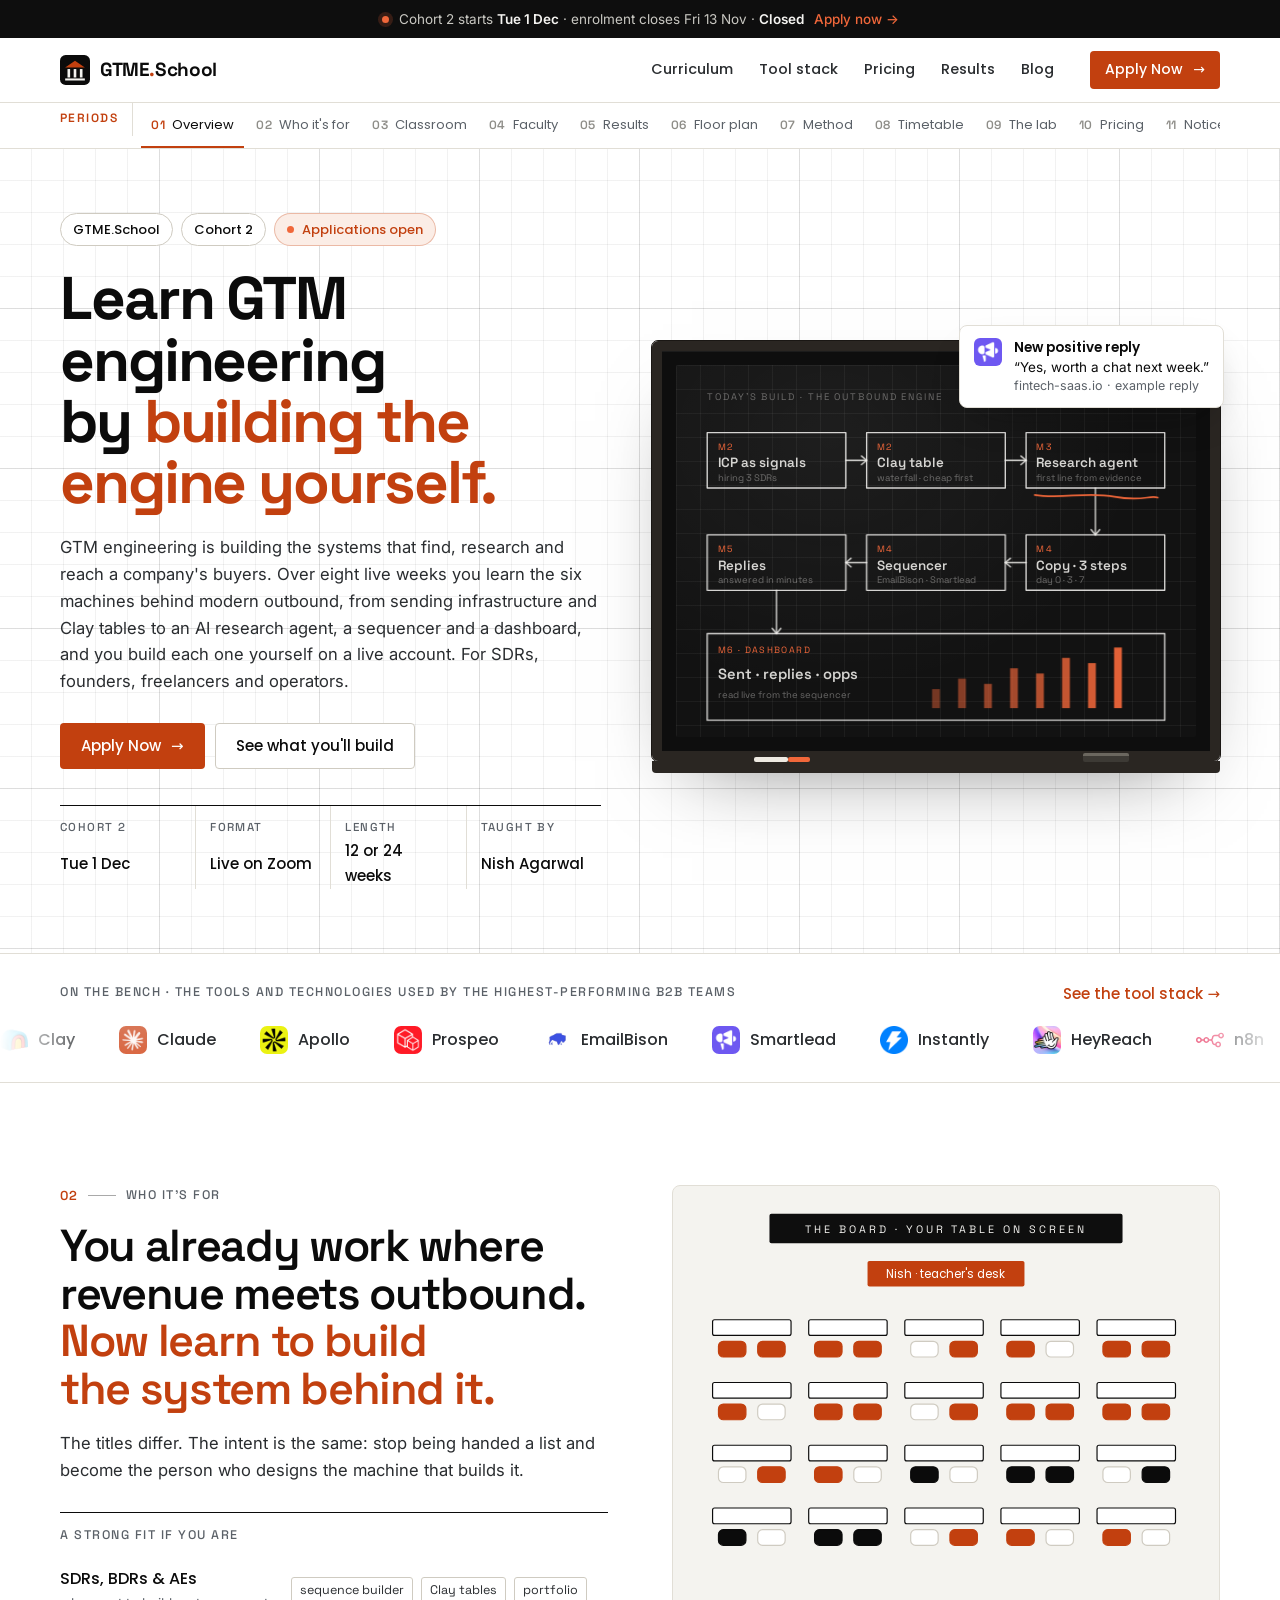
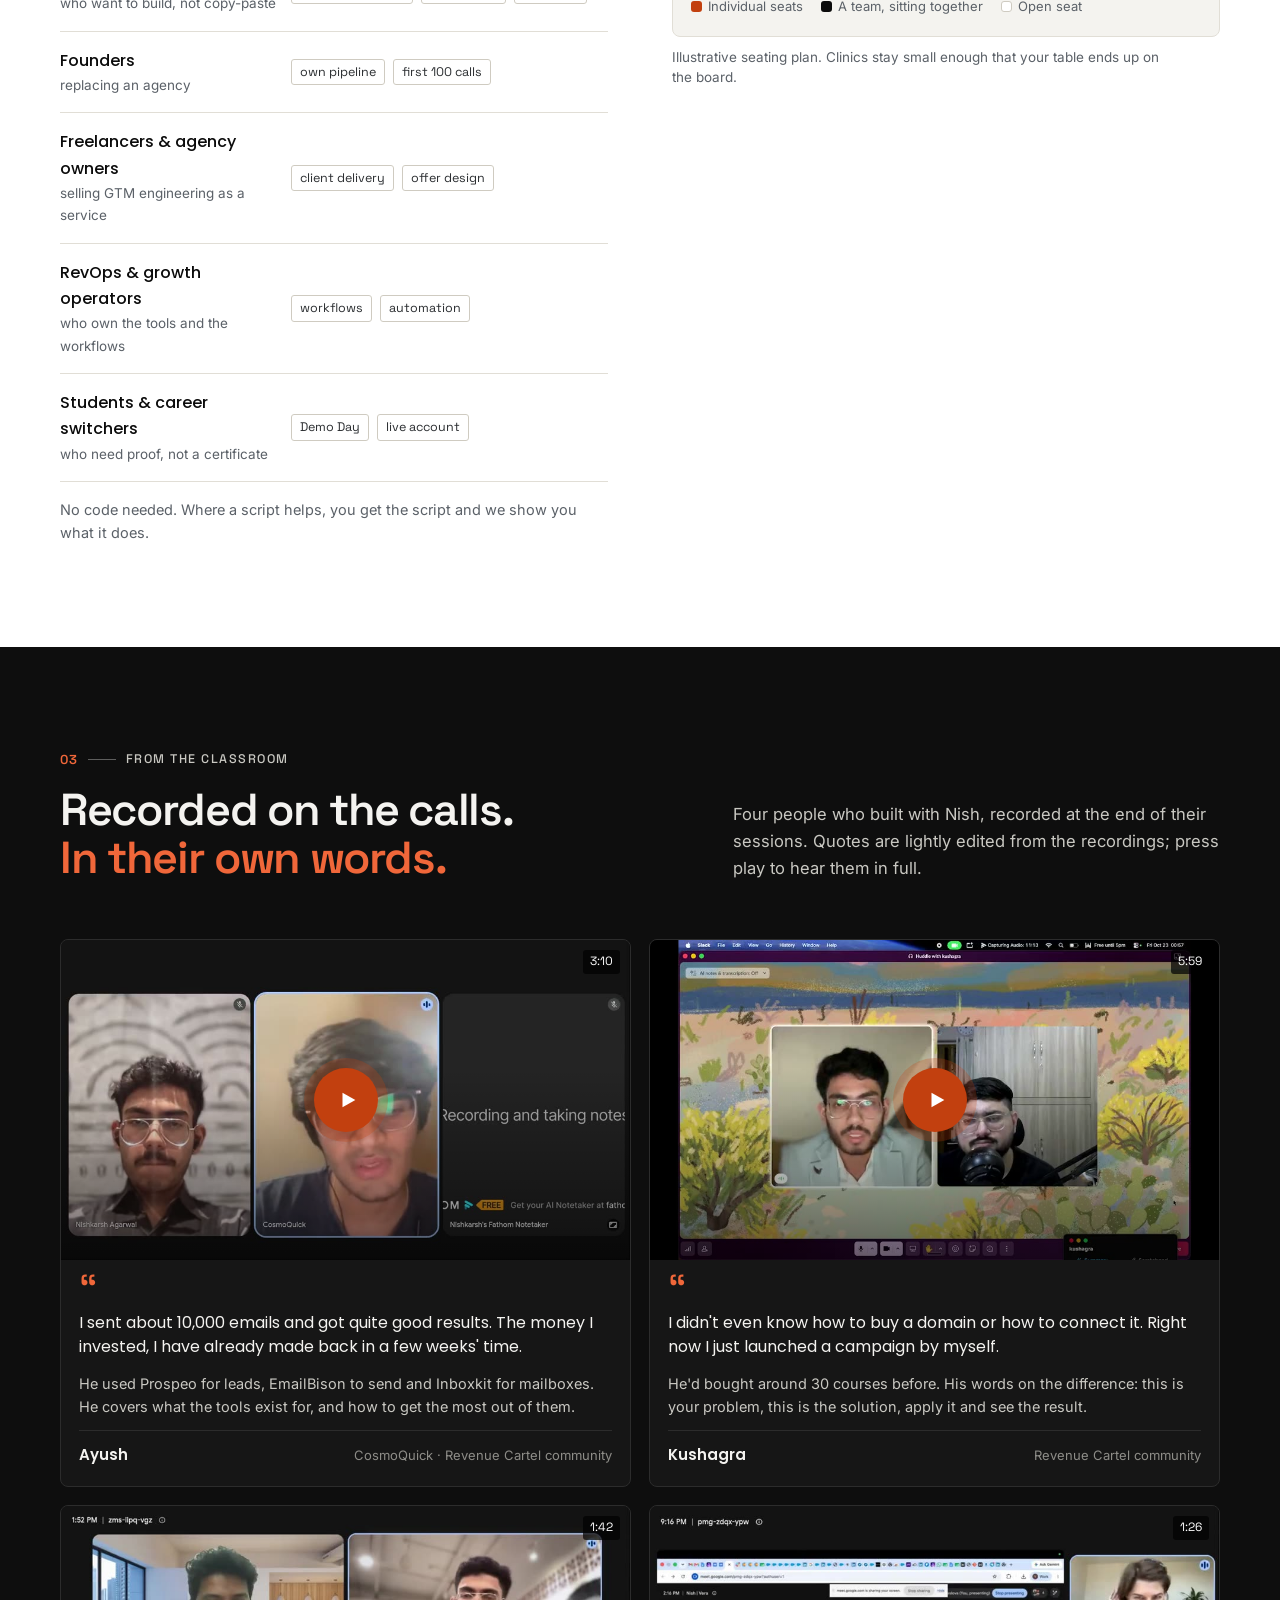
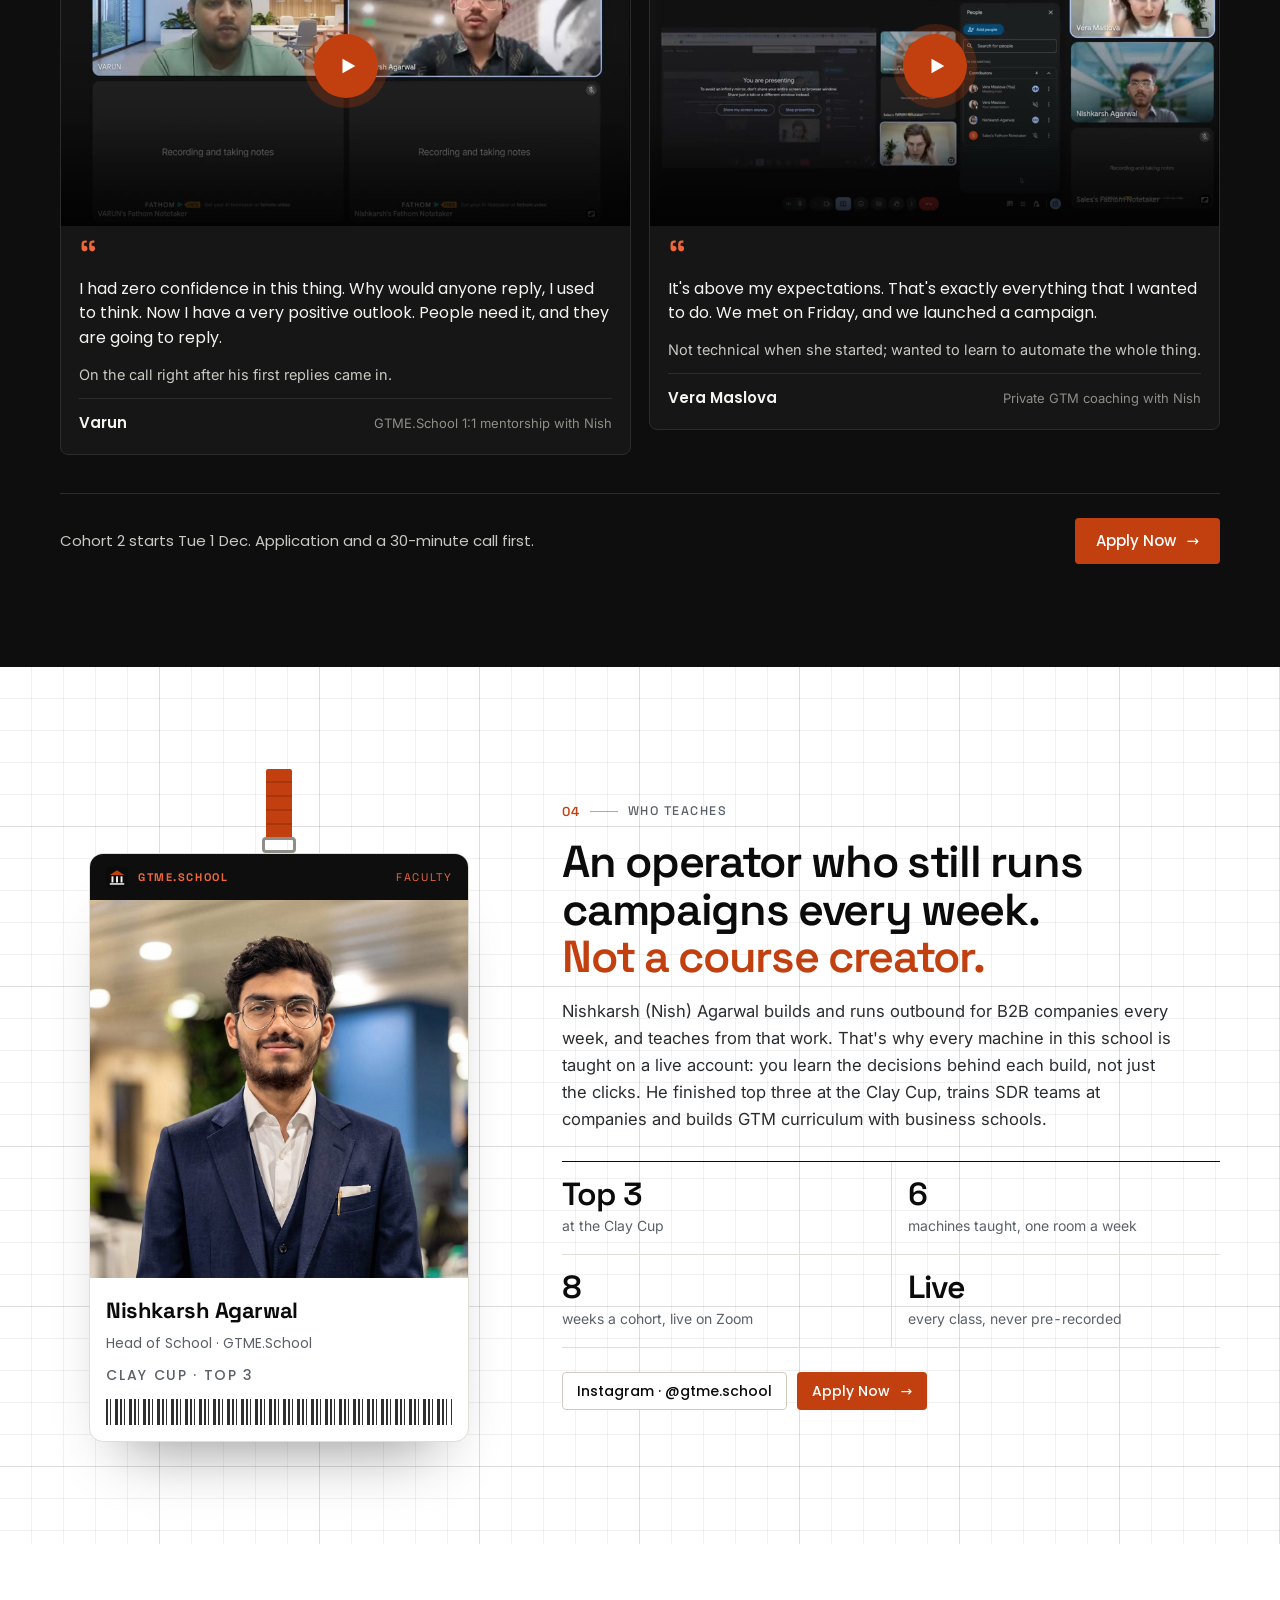
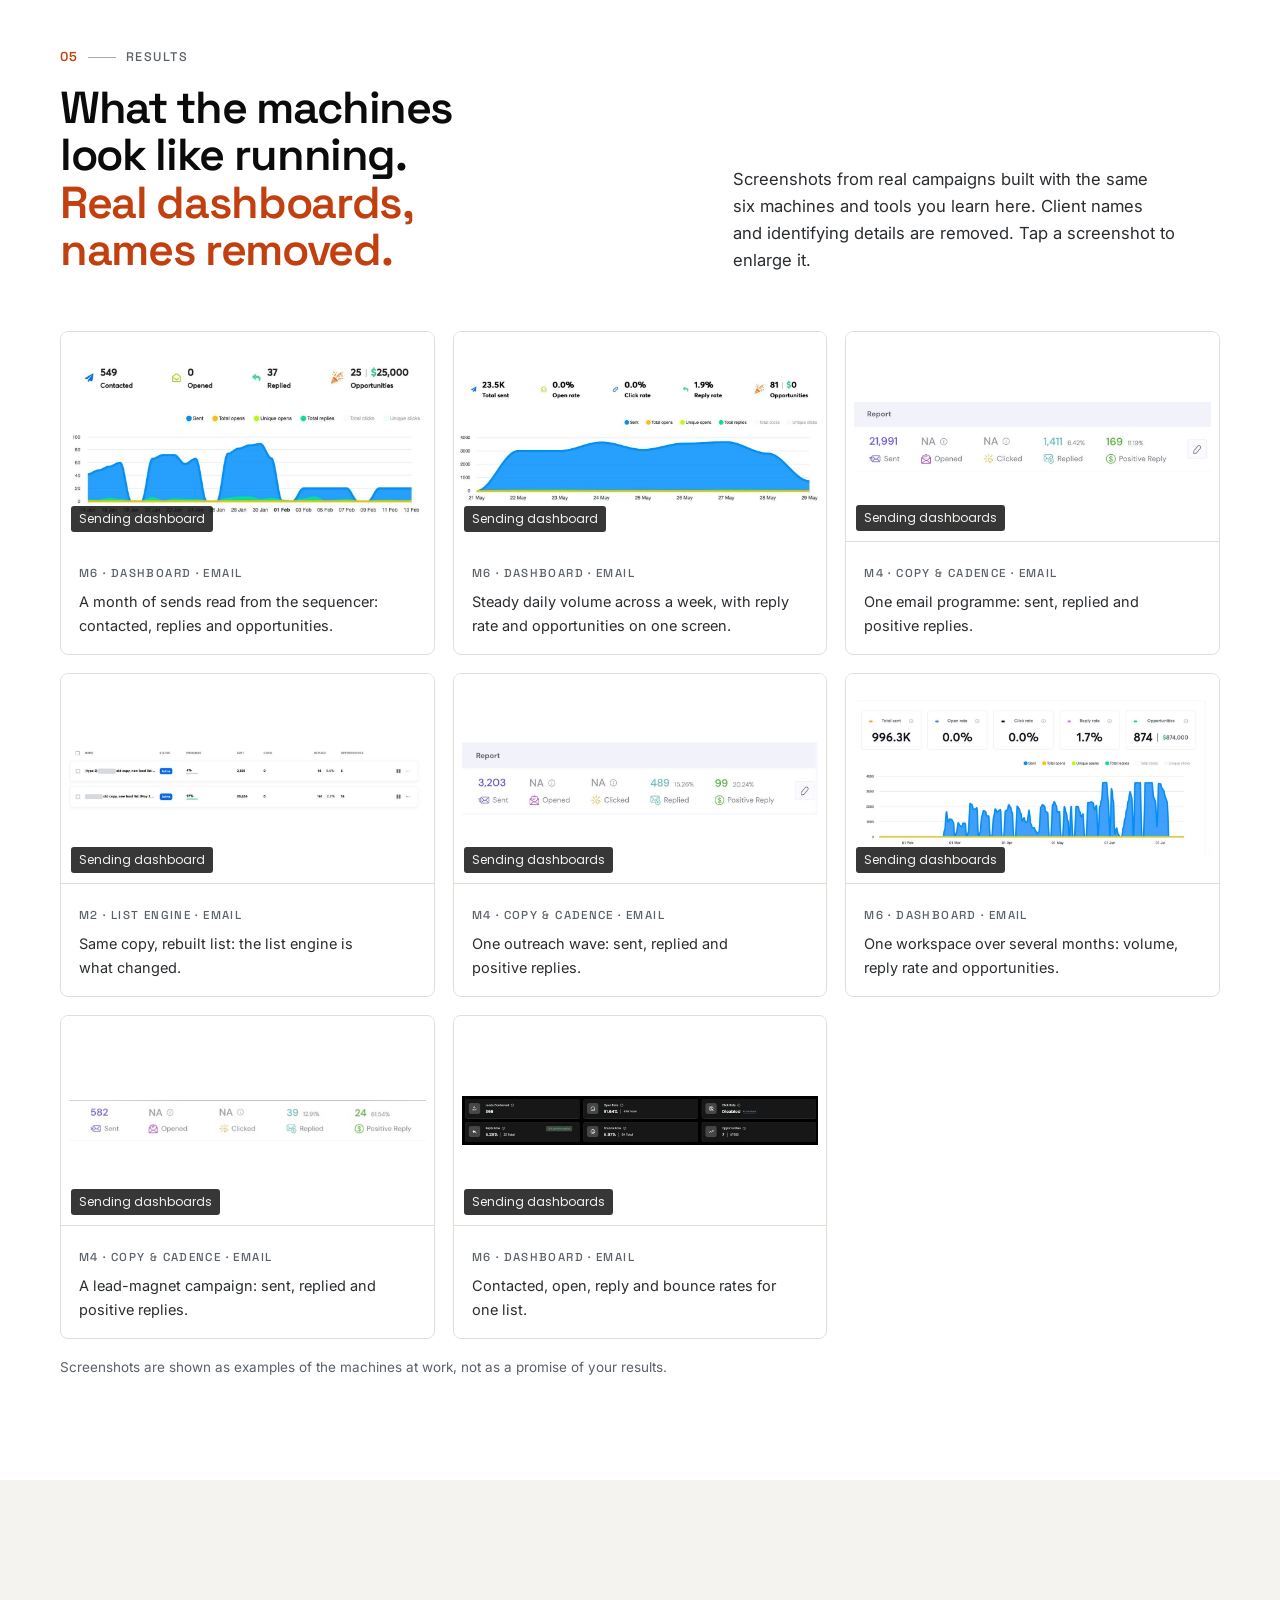
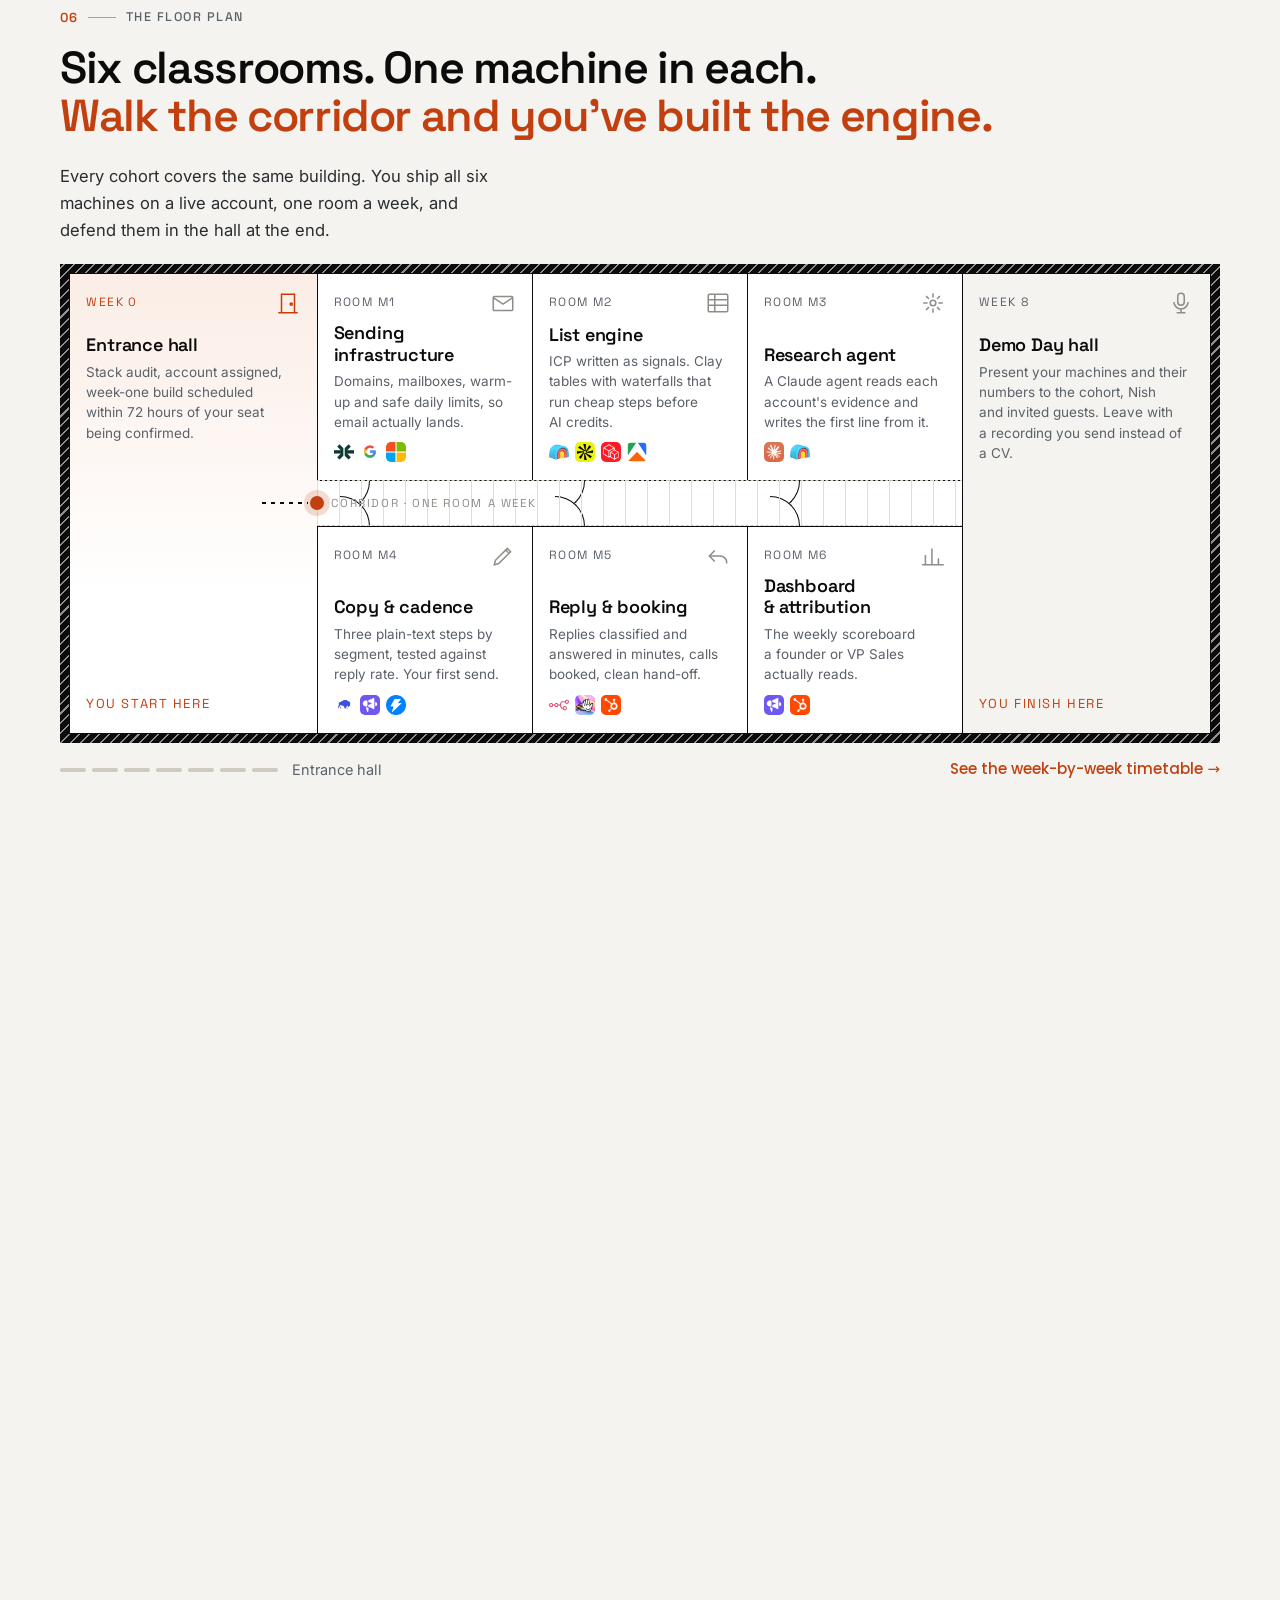
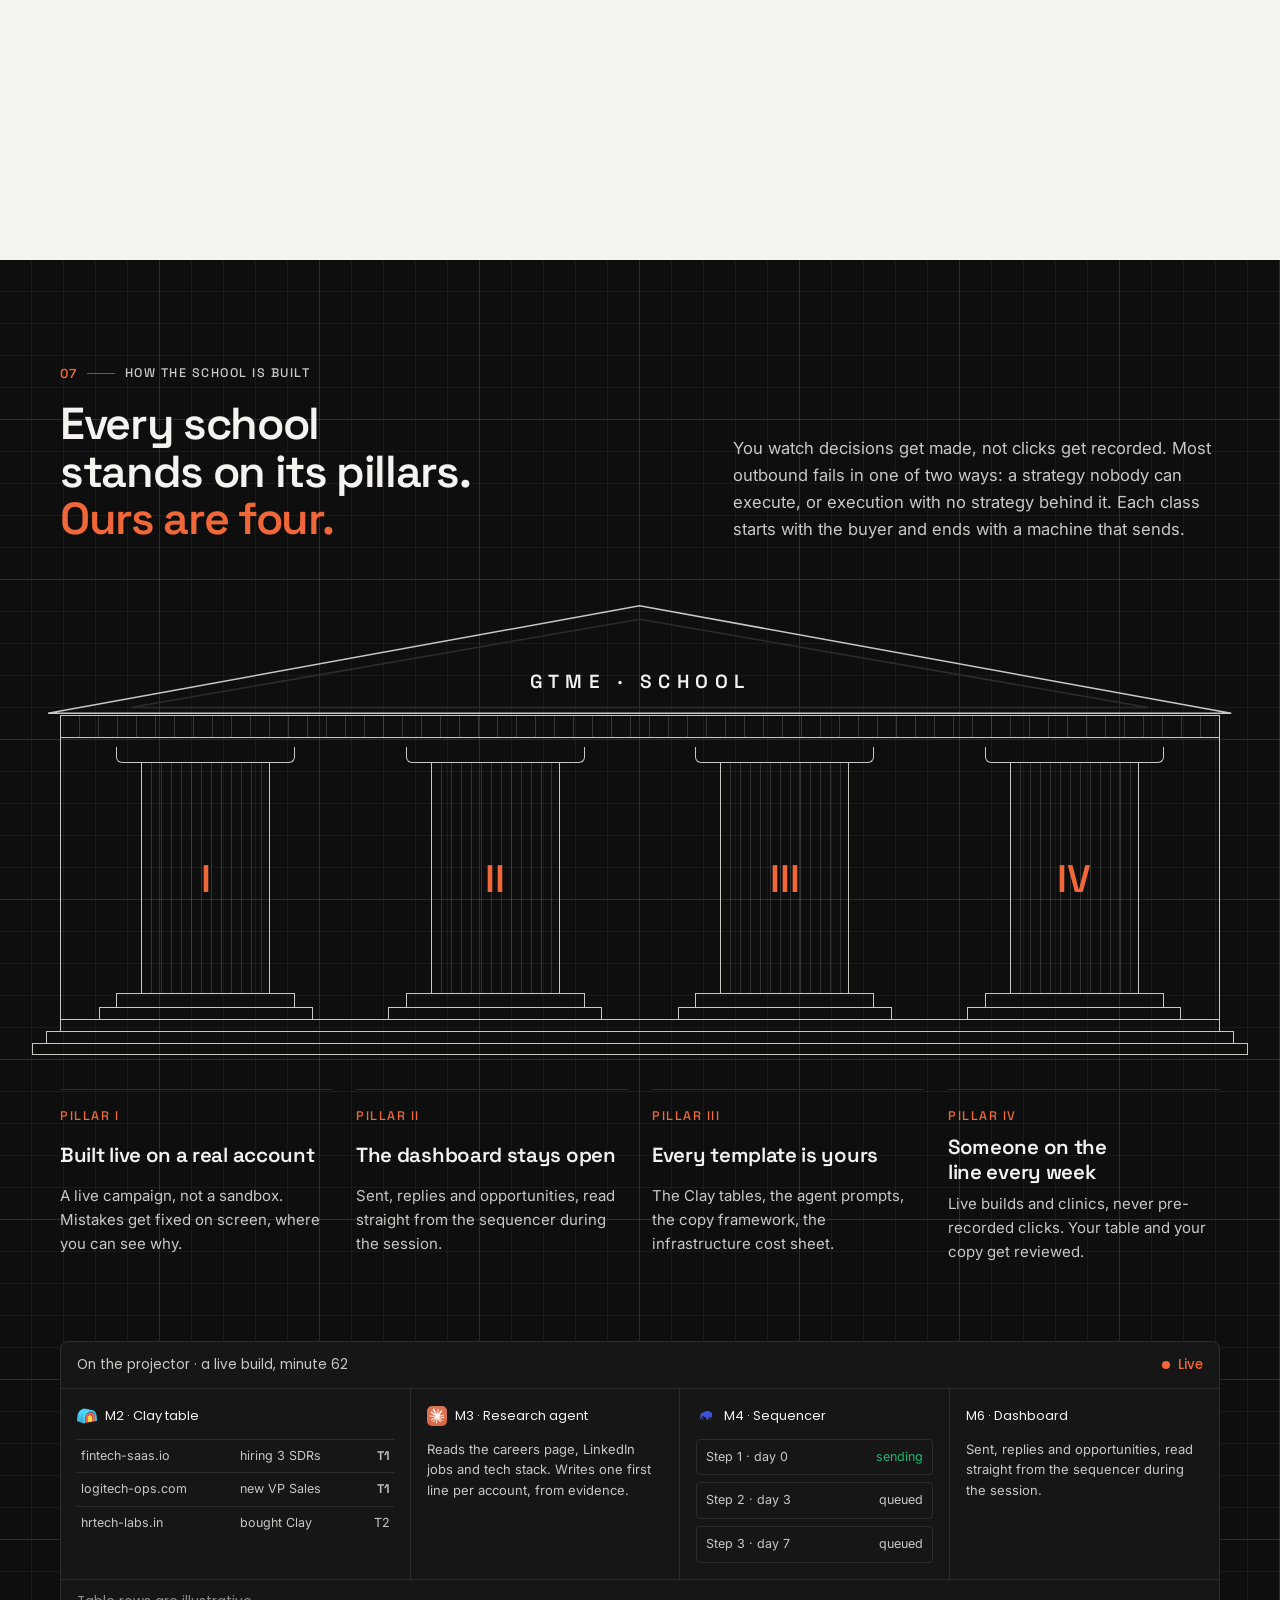
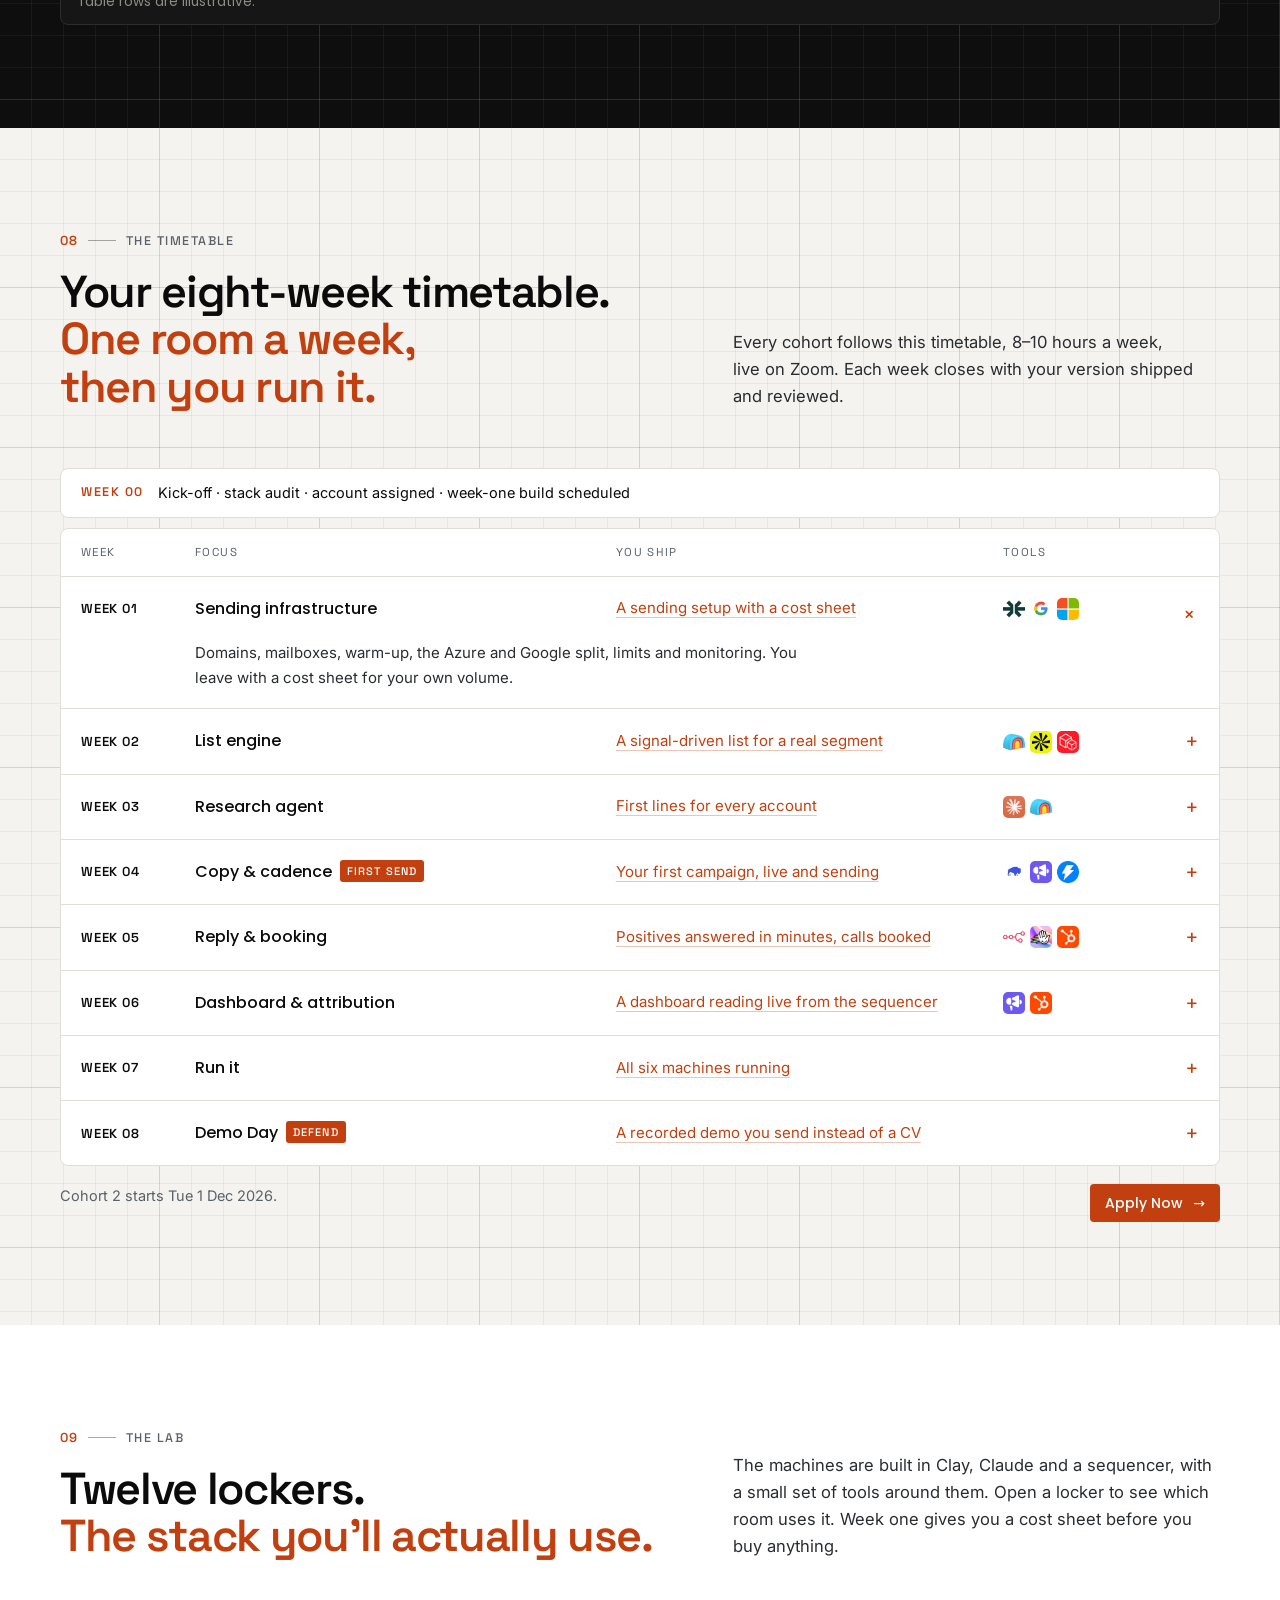
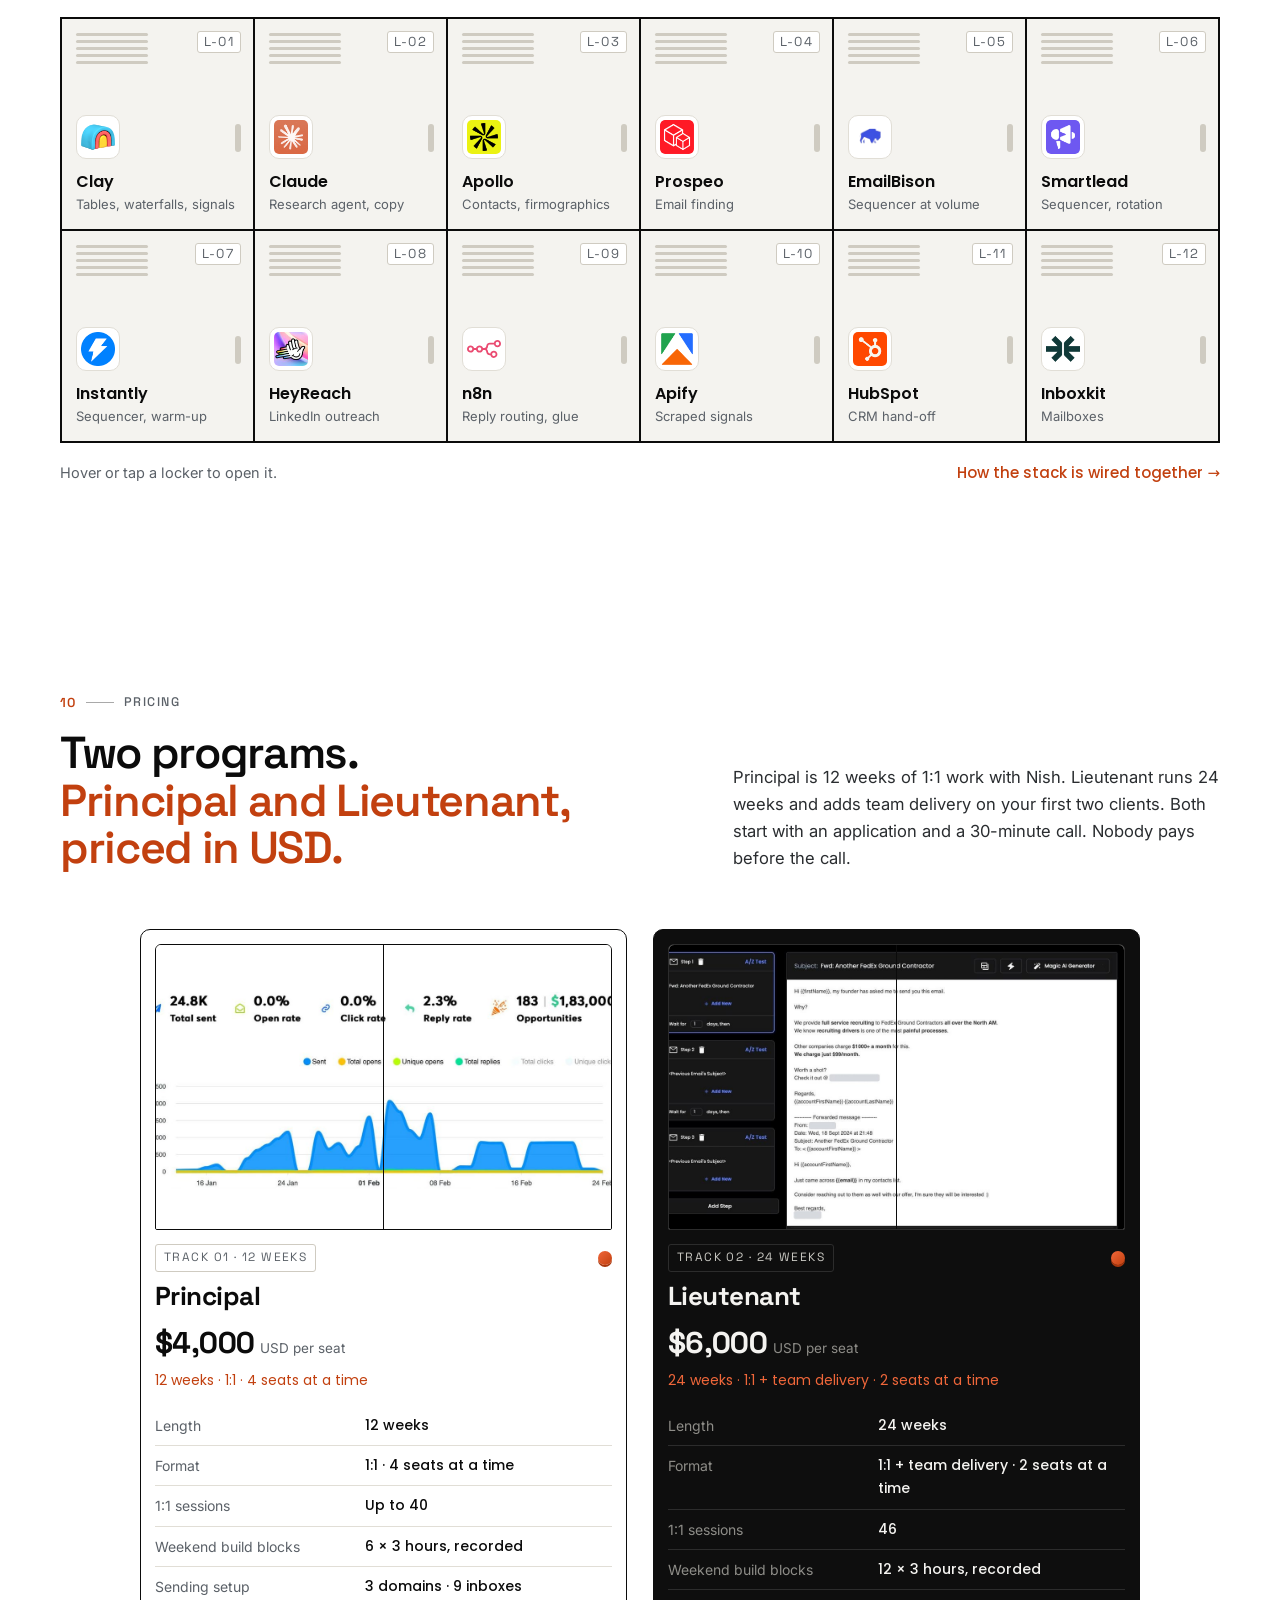
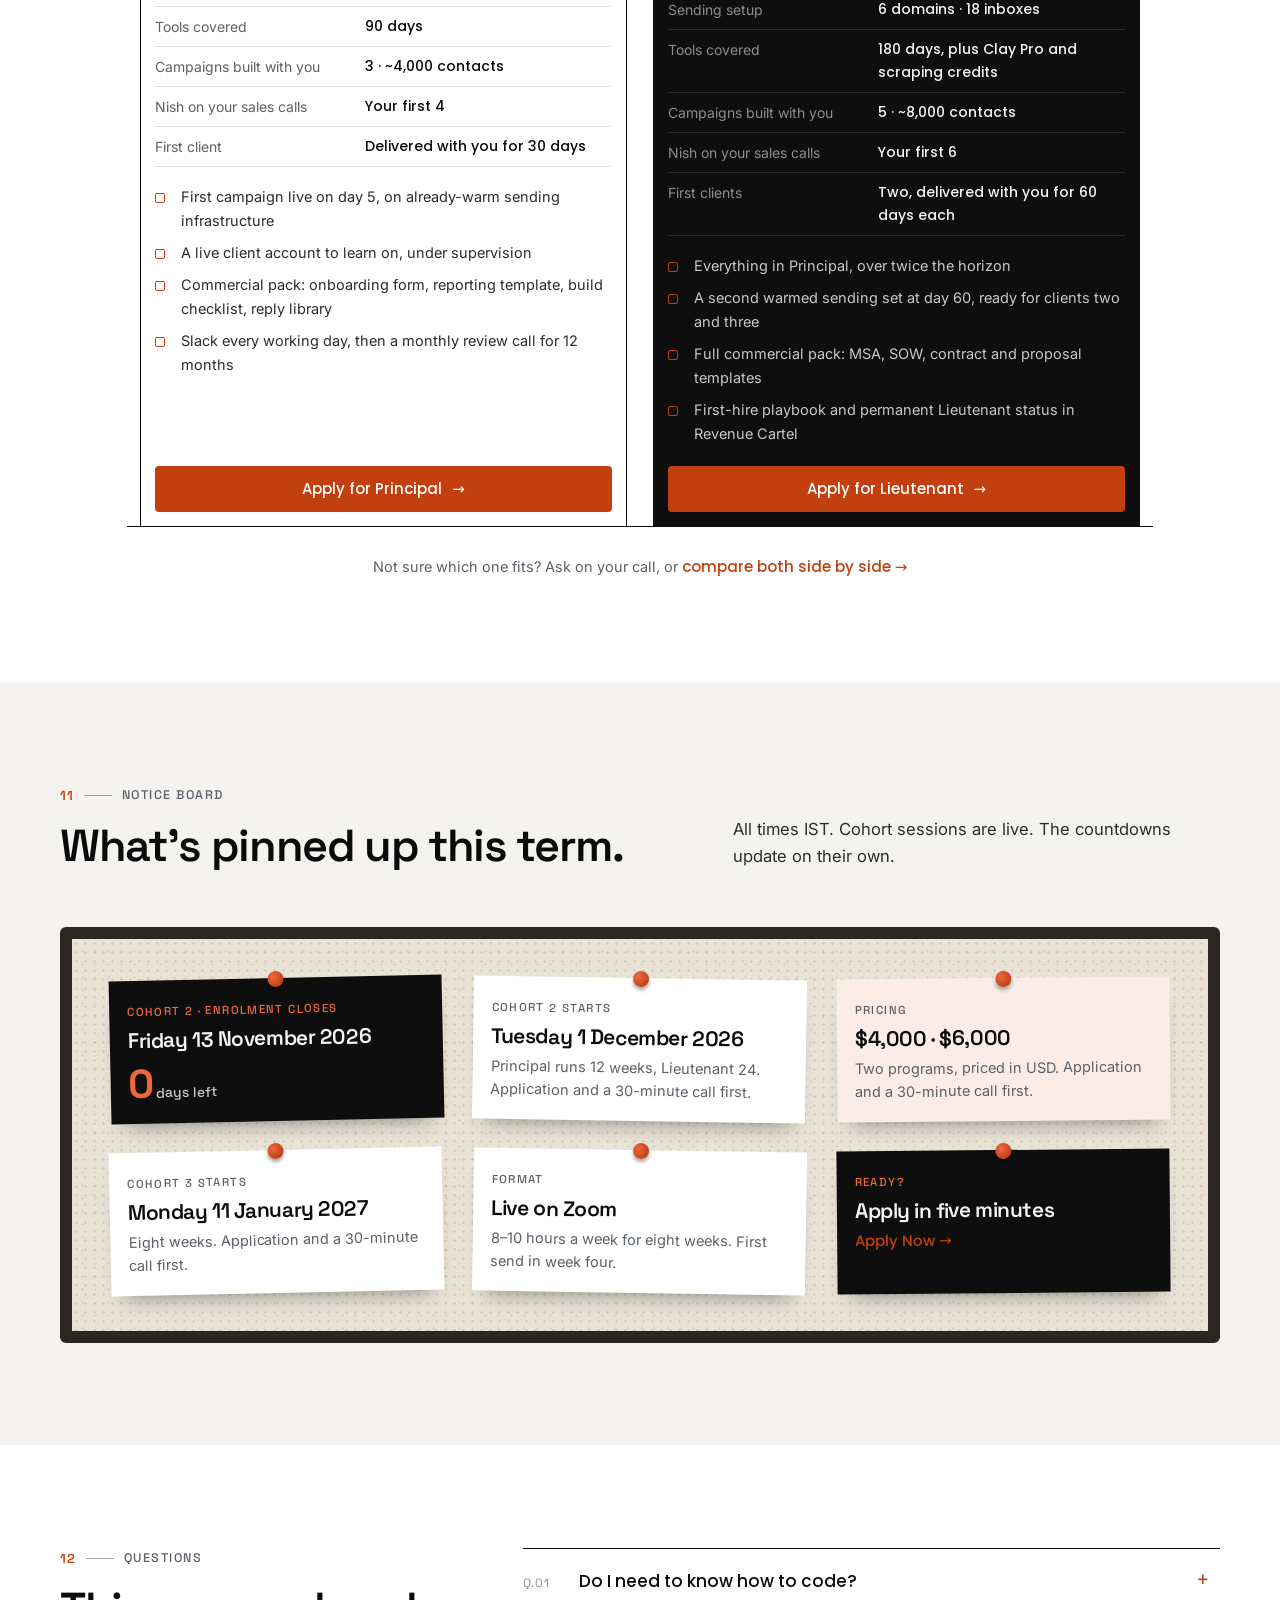
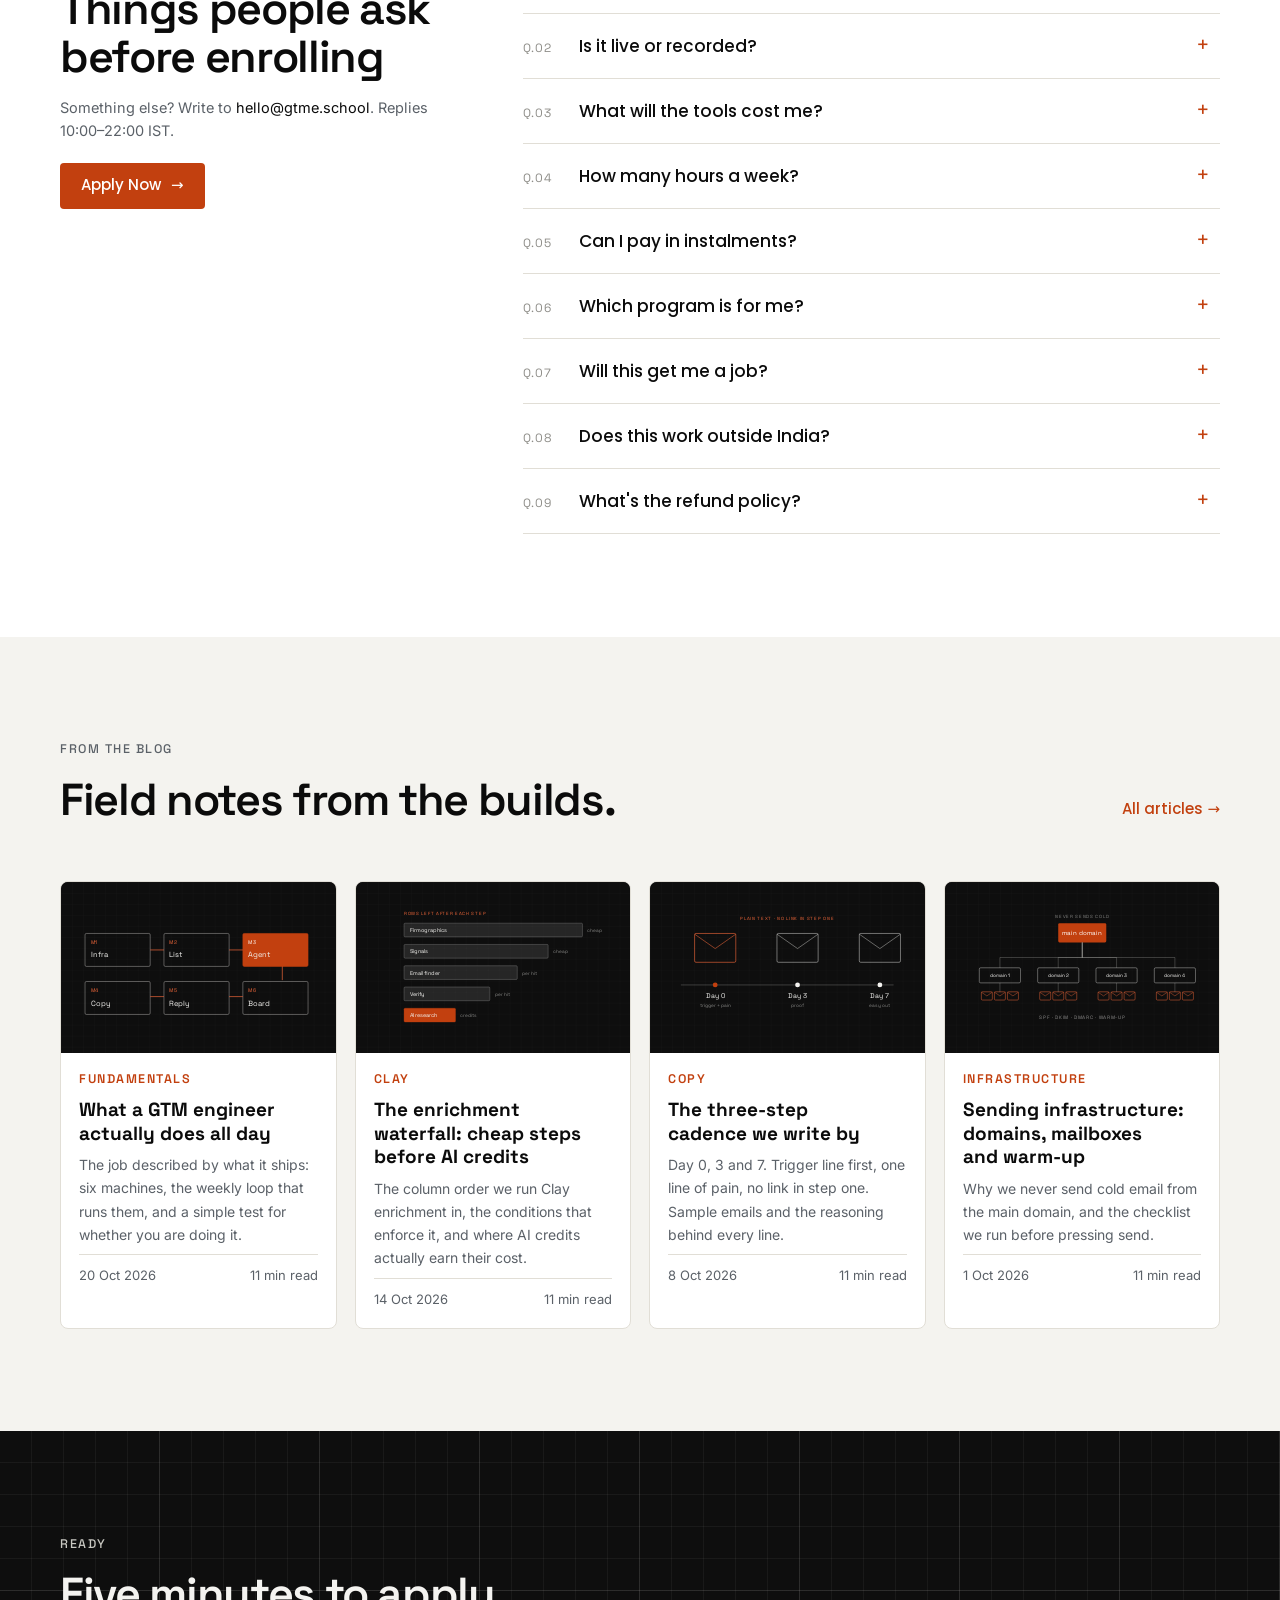
==== commit 3873fb6f: "Add Principal and Lieutenant tier details; move Cohort 2 start to 1 Dec - Replace the placeholder pr" ====
--- a/index.html
+++ b/index.html
@@ -1,4 +1,4 @@
-<!doctype html><html lang="en"><head><meta charset="utf-8"><meta name="viewport" content="width=device-width,initial-scale=1,viewport-fit=cover"><title>GTME.School</title><meta name="claude:viewport-fit-sides" content="cover"><meta name="description" content="Learn GTM engineering by building the six machines behind modern outbound, live over eight weeks: data, enrichment, AI research, sequencing and reporting. Two programs: $4,000 and $6,000 USD."><link rel="icon" href="favicon.svg"><link rel="preconnect" href="https://fonts.googleapis.com"><link rel="preconnect" href="https://fonts.gstatic.com" crossorigin><link rel="stylesheet" href="https://fonts.googleapis.com/css2?family=Inter:wght@400;500;600&family=Poppins:wght@400;500;600&family=Space+Grotesk:wght@400;500;600;700&display=swap"><link rel="stylesheet" href="assets/site.css"></head><body><div class="bell"><div class="wrap"><span class="dot" aria-hidden="true"></span><span>Cohort 2 starts <b>Mon 16 Nov</b> · enrolment closes Fri 13 Nov · <b data-deadline="2026-11-13T23:59:00+05:30">21 days left</b></span><a href="pricing.html#apply">Apply now →</a></div></div>
+<!doctype html><html lang="en"><head><meta charset="utf-8"><meta name="viewport" content="width=device-width,initial-scale=1,viewport-fit=cover"><title>GTME.School</title><meta name="claude:viewport-fit-sides" content="cover"><meta name="description" content="Learn GTM engineering by building the machines behind modern outbound: data, enrichment, AI research, sequencing and reporting. Two programs: Principal ($4,000, 12 weeks) and Lieutenant ($6,000, 24 weeks)."><link rel="icon" href="favicon.svg"><link rel="preconnect" href="https://fonts.googleapis.com"><link rel="preconnect" href="https://fonts.gstatic.com" crossorigin><link rel="stylesheet" href="https://fonts.googleapis.com/css2?family=Inter:wght@400;500;600&family=Poppins:wght@400;500;600&family=Space+Grotesk:wght@400;500;600;700&display=swap"><link rel="stylesheet" href="assets/site.css"></head><body><div class="bell"><div class="wrap"><span class="dot" aria-hidden="true"></span><span>Cohort 2 starts <b>Tue 1 Dec</b> · enrolment closes Fri 13 Nov · <b data-deadline="2026-11-13T23:59:00+05:30">21 days left</b></span><a href="pricing.html#apply">Apply now →</a></div></div>
 <header class="hdr"><div class="wrap"><a class="brand " href="index.html" aria-label="GTME.School home"><svg viewBox="0 0 32 32" aria-hidden="true"><rect width="32" height="32" rx="6" fill="#0B0B0B"/><path d="M5.5 13.2 16 6l10.5 7.2z" fill="#C2400F"/><rect x="8" y="15" width="2.8" height="9" fill="#F4F3F0"/><rect x="14.6" y="15" width="2.8" height="9" fill="#F4F3F0"/><rect x="21.2" y="15" width="2.8" height="9" fill="#F4F3F0"/><rect x="5.5" y="25" width="21" height="2.2" fill="#F4F3F0"/></svg><span>GTME<span class="dotsch">.</span>School</span></a>
 <nav class="nav" aria-label="Main">
 <a href="index.html#plan">Curriculum</a><a href="tools.html">Tool stack</a><a href="pricing.html">Pricing</a><a href="index.html#results">Results</a><a href="blog.html">Blog</a></nav>
@@ -13,7 +13,7 @@
 <h1 class="h1">Learn GTM engineering by <span class="em">building the engine yourself.</span></h1>
 <p class="lede">GTM engineering is building the systems that find, research and reach a company's buyers. Over eight live weeks you learn the six machines behind modern outbound, from sending infrastructure and Clay tables to an AI research agent, a sequencer and a dashboard, and you build each one yourself on a live account. For SDRs, founders, freelancers and operators.</p>
 <div class="ctas"><a class="btn btn-ember" href="pricing.html#apply">Apply Now <span class="arr" aria-hidden="true">→</span></a><a class="btn btn-line" href="#plan">See what you'll build</a></div>
-<div class="facts"><div><span class="label">Cohort 2</span><span class="v">Mon 16 Nov</span></div><div><span class="label">Format</span><span class="v">Live on Zoom</span></div><div><span class="label">Length</span><span class="v">8 weeks</span></div><div><span class="label">Taught by</span><span class="v">Nish Agarwal</span></div></div>
+<div class="facts"><div><span class="label">Cohort 2</span><span class="v">Tue 1 Dec</span></div><div><span class="label">Format</span><span class="v">Live on Zoom</span></div><div><span class="label">Length</span><span class="v">12 or 24 weeks</span></div><div><span class="label">Taught by</span><span class="v">Nish Agarwal</span></div></div>
 </div>
 <div class="rv d1" style="position:relative"><div class="board"><div class="board-in"><svg viewBox="0 0 600 430" role="img" aria-label="Chalkboard diagram of the outbound engine: ICP as signals, Clay table, research agent, three-step copy, sequencer, replies, and a dashboard reading sent, replies and opportunities."><path class="chalk-s draw" data-d="0.25" pathLength="1" d="M36 78h160v64h-160z"/><g class="fadein" data-d="0.60"><text class="chalk-t" x="48" y="98" font-size="10.5" letter-spacing="1.6" style="fill:var(--flame)">M2</text><text class="chalk-t" x="48" y="118" font-size="15.5" font-weight="600">ICP as signals</text><text class="chalk-t" x="48" y="134" font-size="11" style="fill:var(--chalk-dim)">hiring 3 SDRs</text></g><path class="chalk-s draw" data-d="0.57" pathLength="1" d="M220 78h160v64h-160z"/><g class="fadein" data-d="0.92"><text class="chalk-t" x="232" y="98" font-size="10.5" letter-spacing="1.6" style="fill:var(--flame)">M2</text><text class="chalk-t" x="232" y="118" font-size="15.5" font-weight="600">Clay table</text><text class="chalk-t" x="232" y="134" font-size="11" style="fill:var(--chalk-dim)">waterfall · cheap first</text></g><path class="chalk-s draw" data-d="0.89" pathLength="1" d="M404 78h160v64h-160z"/><g class="fadein" data-d="1.24"><text class="chalk-t" x="416" y="98" font-size="10.5" letter-spacing="1.6" style="fill:var(--flame)">M3</text><text class="chalk-t" x="416" y="118" font-size="15.5" font-weight="600">Research agent</text><text class="chalk-t" x="416" y="134" font-size="11" style="fill:var(--chalk-dim)">first line from evidence</text></g><path class="chalk-s draw" data-d="1.21" pathLength="1" d="M404 196h160v64h-160z"/><g class="fadein" data-d="1.56"><text class="chalk-t" x="416" y="216" font-size="10.5" letter-spacing="1.6" style="fill:var(--flame)">M4</text><text class="chalk-t" x="416" y="236" font-size="15.5" font-weight="600">Copy · 3 steps</text><text class="chalk-t" x="416" y="252" font-size="11" style="fill:var(--chalk-dim)">day 0 · 3 · 7</text></g><path class="chalk-s draw" data-d="1.53" pathLength="1" d="M220 196h160v64h-160z"/><g class="fadein" data-d="1.88"><text class="chalk-t" x="232" y="216" font-size="10.5" letter-spacing="1.6" style="fill:var(--flame)">M4</text><text class="chalk-t" x="232" y="236" font-size="15.5" font-weight="600">Sequencer</text><text class="chalk-t" x="232" y="252" font-size="11" style="fill:var(--chalk-dim)">EmailBison · Smartlead</text></g><path class="chalk-s draw" data-d="1.85" pathLength="1" d="M36 196h160v64h-160z"/><g class="fadein" data-d="2.20"><text class="chalk-t" x="48" y="216" font-size="10.5" letter-spacing="1.6" style="fill:var(--flame)">M5</text><text class="chalk-t" x="48" y="236" font-size="15.5" font-weight="600">Replies</text><text class="chalk-t" x="48" y="252" font-size="11" style="fill:var(--chalk-dim)">answered in minutes</text></g><path class="chalk-s draw" data-d="0.55" pathLength="1" d="M196 110h24"/><path class="chalk-s draw" data-d="0.75" pathLength="1" d="M214 105l6 5-6 5"/><path class="chalk-s draw" data-d="0.87" pathLength="1" d="M380 110h24"/><path class="chalk-s draw" data-d="1.07" pathLength="1" d="M398 105l6 5-6 5"/><path class="chalk-s draw" data-d="1.19" pathLength="1" d="M484 142v54"/><path class="chalk-s draw" data-d="1.39" pathLength="1" d="M479 190l5 6 5-6"/><path class="chalk-s draw" data-d="1.51" pathLength="1" d="M404 228h-24"/><path class="chalk-s draw" data-d="1.71" pathLength="1" d="M386 223l-6 5 6 5"/><path class="chalk-s draw" data-d="1.83" pathLength="1" d="M220 228h-24"/><path class="chalk-s draw" data-d="2.03" pathLength="1" d="M202 223l-6 5 6 5"/><path class="chalk-s draw" data-d="2.15" pathLength="1" d="M116 260v50"/><path class="chalk-s draw" data-d="2.35" pathLength="1" d="M111 304l5 6 5-6"/><path class="chalk-s draw" data-d="2.37" pathLength="1" d="M36 310h528v100h-528z"/><path class="chalk-e draw" data-d="2.77" pathLength="1" d="M300 396v-22" style="stroke-width:9;stroke-linecap:butt;opacity:0.45"/><path class="chalk-e draw" data-d="2.85" pathLength="1" d="M330 396v-34" style="stroke-width:9;stroke-linecap:butt;opacity:0.52"/><path class="chalk-e draw" data-d="2.93" pathLength="1" d="M360 396v-28" style="stroke-width:9;stroke-linecap:butt;opacity:0.59"/><path class="chalk-e draw" data-d="3.01" pathLength="1" d="M390 396v-46" style="stroke-width:9;stroke-linecap:butt;opacity:0.66"/><path class="chalk-e draw" data-d="3.09" pathLength="1" d="M420 396v-40" style="stroke-width:9;stroke-linecap:butt;opacity:0.73"/><path class="chalk-e draw" data-d="3.17" pathLength="1" d="M450 396v-58" style="stroke-width:9;stroke-linecap:butt;opacity:0.80"/><path class="chalk-e draw" data-d="3.25" pathLength="1" d="M480 396v-52" style="stroke-width:9;stroke-linecap:butt;opacity:0.87"/><path class="chalk-e draw" data-d="3.33" pathLength="1" d="M510 396v-70" style="stroke-width:9;stroke-linecap:butt;opacity:0.94"/><g class="fadein" data-d="2.67"><text class="chalk-t" x="48" y="332" font-size="10.5" letter-spacing="1.6" style="fill:var(--flame)">M6 · DASHBOARD</text><text class="chalk-t" x="48" y="362" font-size="17" font-weight="600">Sent · replies · opps</text><text class="chalk-t" x="48" y="384" font-size="11" style="fill:var(--chalk-dim)">read live from the sequencer</text></g><path class="chalk-e draw" data-d="1.15" pathLength="1" d="M414 150c30 5 60-4 92 2s40-2 50 1"/><g class="fadein" data-d="0"><text class="chalk-t" x="36" y="40" font-size="11" letter-spacing="2.2" style="fill:var(--chalk-dim)">TODAY'S BUILD · THE OUTBOUND ENGINE</text><text class="chalk-t" x="564" y="40" font-size="11" letter-spacing="2" text-anchor="end" style="fill:var(--flame)">LIVE · REAL ACCOUNT</text></g><circle cx="556" cy="36" r="0" /></svg></div><div class="tray" aria-hidden="true"><i></i><i></i><i></i></div><div class="toast t1 fadein" data-d="2.6"><img src="assets/logos/smartlead.png" alt="" class="" loading="lazy" decoding="async" width="28" height="28"><div><b>New positive reply</b>“Yes, worth a chat next week.”<div class="m">fintech-saas.io · example reply</div></div></div></div></div>
 </div></section>
@@ -30,7 +30,7 @@
 <div class="sec-head"><div><div class="kick"><span class="no">03</span><span class="rule"></span><span class="label">From the classroom</span></div><h2 class="h2">Recorded on the calls.<span class="line2">In their own words.</span></h2></div>
 <p class="lede">Four people who built with Nish, recorded at the end of their sessions. Quotes are lightly edited from the recordings; press play to hear them in full.</p></div>
 <div class="vids"><article class="vcard rv d0"><div class="screen" data-src="assets/video/ayush.mp4" data-poster="assets/video/ayush-poster.jpg"><img src="assets/video/ayush-poster.jpg" alt="Video call recording with Ayush and Nish" loading="lazy" decoding="async"><span class="dur">3:10</span><button class="play" type="button" aria-label="Play Ayush's testimonial"><i><svg viewBox="0 0 24 24"><path d="M6 4l14 8-14 8z"/></svg></i></button></div><div class="bd"><blockquote>I sent about 10,000 emails and got quite good results. The money I invested, I have already made back in a few weeks' time.</blockquote><p class="small">He used Prospeo for leads, EmailBison to send and Inboxkit for mailboxes. He covers what the tools exist for, and how to get the most out of them.</p><div class="vby"><b>Ayush</b><span>CosmoQuick · Revenue Cartel community</span></div></div></article><article class="vcard rv d1"><div class="screen" data-src="assets/video/kushagra.mp4" data-poster="assets/video/kushagra-poster.jpg"><img src="assets/video/kushagra-poster.jpg" alt="Video call recording with Kushagra and Nish" loading="lazy" decoding="async"><span class="dur">5:59</span><button class="play" type="button" aria-label="Play Kushagra's testimonial"><i><svg viewBox="0 0 24 24"><path d="M6 4l14 8-14 8z"/></svg></i></button></div><div class="bd"><blockquote>I didn't even know how to buy a domain or how to connect it. Right now I just launched a campaign by myself.</blockquote><p class="small">He'd bought around 30 courses before. His words on the difference: this is your problem, this is the solution, apply it and see the result.</p><div class="vby"><b>Kushagra</b><span>Revenue Cartel community</span></div></div></article><article class="vcard rv d2"><div class="screen" data-src="assets/video/varun.mp4" data-poster="assets/video/varun-poster.jpg"><img src="assets/video/varun-poster.jpg" alt="Video call recording with Varun and Nish" loading="lazy" decoding="async"><span class="dur">1:42</span><button class="play" type="button" aria-label="Play Varun's testimonial"><i><svg viewBox="0 0 24 24"><path d="M6 4l14 8-14 8z"/></svg></i></button></div><div class="bd"><blockquote>I had zero confidence in this thing. Why would anyone reply, I used to think. Now I have a very positive outlook. People need it, and they are going to reply.</blockquote><p class="small">On the call right after his first replies came in.</p><div class="vby"><b>Varun</b><span>GTME.School 1:1 mentorship with Nish</span></div></div></article><article class="vcard rv d3"><div class="screen" data-src="assets/video/vera.mp4" data-poster="assets/video/vera-poster.jpg"><img src="assets/video/vera-poster.jpg" alt="Video call recording with Vera Maslova and Nish" loading="lazy" decoding="async"><span class="dur">1:26</span><button class="play" type="button" aria-label="Play Vera Maslova's testimonial"><i><svg viewBox="0 0 24 24"><path d="M6 4l14 8-14 8z"/></svg></i></button></div><div class="bd"><blockquote>It's above my expectations. That's exactly everything that I wanted to do. We met on Friday, and we launched a campaign.</blockquote><p class="small">Not technical when she started; wanted to learn to automate the whole thing.</p><div class="vby"><b>Vera Maslova</b><span>Private GTM coaching with Nish</span></div></div></article></div>
-<div class="sec-cta"><p>Cohort 2 starts Mon 16 Nov. Application and a 30-minute call first.</p><a class="btn btn-ember" href="pricing.html#apply">Apply Now <span class="arr" aria-hidden="true">→</span></a></div>
+<div class="sec-cta"><p>Cohort 2 starts Tue 1 Dec. Application and a 30-minute call first.</p><a class="btn btn-ember" href="pricing.html#apply">Apply Now <span class="arr" aria-hidden="true">→</span></a></div>
 </div></section><section class="sec blueprint" id="faculty"><div class="wrap fac">
 <div class="rv"><div class="lanyard"><div class="strap" aria-hidden="true"></div><div class="clip" aria-hidden="true"></div><div class="idcard"><div class="top"><a class="brand " href="index.html" aria-label="GTME.School home"><svg viewBox="0 0 32 32" aria-hidden="true"><rect width="32" height="32" rx="6" fill="#0B0B0B"/><path d="M5.5 13.2 16 6l10.5 7.2z" fill="#C2400F"/><rect x="8" y="15" width="2.8" height="9" fill="#F4F3F0"/><rect x="14.6" y="15" width="2.8" height="9" fill="#F4F3F0"/><rect x="21.2" y="15" width="2.8" height="9" fill="#F4F3F0"/><rect x="5.5" y="25" width="21" height="2.2" fill="#F4F3F0"/></svg><span>GTME<span class="dotsch">.</span>School</span></a><span>Faculty</span></div><div class="ph"><img src="assets/img/nish.jpg" alt="Nishkarsh Agarwal, head of GTME.School"></div><div class="nm"><b>Nishkarsh Agarwal</b><span>Head of School · GTME.School</span><span class="label" style="margin-top:4px">Clay Cup · Top 3</span><div class="bar-code" aria-hidden="true"></div></div></div></div></div>
 <div class="rv d1"><div class="kick"><span class="no">04</span><span class="rule"></span><span class="label">Who teaches</span></div><h2 class="h2">An operator who still runs campaigns every week.<span class="line2">Not a course creator.</span></h2>
@@ -70,37 +70,34 @@
 <p class="lede">Every cohort follows this timetable, 8–10 hours a week, live on Zoom. Each week closes with your version shipped and reviewed.</p></div>
 <div class="tt-kick rv"><span class="label"><b>Week 00</b></span><span>Kick-off · stack audit · account assigned · week-one build scheduled</span></div>
 <div class="ttable rv"><div class="tt-head"><span>Week</span><span>Focus</span><span>You ship</span><span>Tools</span><span></span></div><details class="tt-row" open><summary><span class="wk">WEEK 01</span><span class="fo">Sending infrastructure</span><span class="sh">A sending setup with a cost sheet</span><span class="tl"><img src="assets/logos/inboxkit.png" alt="Inboxkit" class="" loading="lazy" decoding="async" width="28" height="28"><img src="assets/logos/google.png" alt="Google Workspace" class="" loading="lazy" decoding="async" width="28" height="28"><img src="assets/logos/microsoft.png" alt="Microsoft 365" class="" loading="lazy" decoding="async" width="28" height="28"></span><span class="pl" aria-hidden="true">+</span></summary><div class="body">Domains, mailboxes, warm-up, the Azure and Google split, limits and monitoring. You leave with a cost sheet for your own volume.</div></details><details class="tt-row"><summary><span class="wk">WEEK 02</span><span class="fo">List engine</span><span class="sh">A signal-driven list for a real segment</span><span class="tl"><img src="assets/logos/clay.png" alt="Clay" class="" loading="lazy" decoding="async" width="28" height="28"><img src="assets/logos/apollo.png" alt="Apollo" class="" loading="lazy" decoding="async" width="28" height="28"><img src="assets/logos/prospeo.png" alt="Prospeo" class="" loading="lazy" decoding="async" width="28" height="28"></span><span class="pl" aria-hidden="true">+</span></summary><div class="body">ICP as signals, Clay tables, enrichment waterfalls, credit discipline. Credits counted before anything runs.</div></details><details class="tt-row"><summary><span class="wk">WEEK 03</span><span class="fo">Research agent</span><span class="sh">First lines for every account</span><span class="tl"><img src="assets/logos/claude.png" alt="Claude" class="" loading="lazy" decoding="async" width="28" height="28"><img src="assets/logos/clay.png" alt="Clay" class="" loading="lazy" decoding="async" width="28" height="28"></span><span class="pl" aria-hidden="true">+</span></summary><div class="body">A Claude agent that reads each account's evidence and writes the first line. Output reviewed line by line.</div></details><details class="tt-row"><summary><span class="wk">WEEK 04</span><span class="fo">Copy & cadence<span class="flag">First send</span></span><span class="sh">Your first campaign, live and sending</span><span class="tl"><img src="assets/logos/emailbison.png" alt="EmailBison" class="" loading="lazy" decoding="async" width="28" height="28"><img src="assets/logos/smartlead.png" alt="Smartlead" class="" loading="lazy" decoding="async" width="28" height="28"><img src="assets/logos/instantly.png" alt="Instantly" class="" loading="lazy" decoding="async" width="28" height="28"></span><span class="pl" aria-hidden="true">+</span></summary><div class="body">Three-step sequences by segment, tested against reply rate. Your first campaign goes out this week.</div></details><details class="tt-row"><summary><span class="wk">WEEK 05</span><span class="fo">Reply & booking</span><span class="sh">Positives answered in minutes, calls booked</span><span class="tl"><img src="assets/logos/n8n.svg" alt="n8n" class="" loading="lazy" decoding="async" width="28" height="28"><img src="assets/logos/heyreach.png" alt="HeyReach" class="" loading="lazy" decoding="async" width="28" height="28"><img src="assets/logos/hubspot.png" alt="HubSpot" class="" loading="lazy" decoding="async" width="28" height="28"></span><span class="pl" aria-hidden="true">+</span></summary><div class="body">Reply classification, AI first response, human hand-off, speed rules.</div></details><details class="tt-row"><summary><span class="wk">WEEK 06</span><span class="fo">Dashboard & attribution</span><span class="sh">A dashboard reading live from the sequencer</span><span class="tl"><img src="assets/logos/smartlead.png" alt="Smartlead" class="" loading="lazy" decoding="async" width="28" height="28"><img src="assets/logos/hubspot.png" alt="HubSpot" class="" loading="lazy" decoding="async" width="28" height="28"></span><span class="pl" aria-hidden="true">+</span></summary><div class="body">What to count, what to cut, and the weekly scoreboard a buyer reads.</div></details><details class="tt-row"><summary><span class="wk">WEEK 07</span><span class="fo">Run it</span><span class="sh">All six machines running</span><span class="tl"></span><span class="pl" aria-hidden="true">+</span></summary><div class="body">Optimisation from the numbers: new segments, new angles, what to kill.</div></details><details class="tt-row"><summary><span class="wk">WEEK 08</span><span class="fo">Demo Day<span class="flag">Defend</span></span><span class="sh">A recorded demo you send instead of a CV</span><span class="tl"></span><span class="pl" aria-hidden="true">+</span></summary><div class="body">Present your machines and their numbers to the cohort, Nish and invited guests.</div></details></div>
-<div style="display:flex;justify-content:space-between;gap:16px;flex-wrap:wrap;margin-top:18px"><span class="small">Cohort 2 starts Mon 16 Nov 2026. Demo Day in the week of 4 Jan 2027.</span><a class="btn btn-ember btn-sm" href="pricing.html#apply">Apply Now <span class="arr" aria-hidden="true">→</span></a></div>
+<div style="display:flex;justify-content:space-between;gap:16px;flex-wrap:wrap;margin-top:18px"><span class="small">Cohort 2 starts Tue 1 Dec 2026.</span><a class="btn btn-ember btn-sm" href="pricing.html#apply">Apply Now <span class="arr" aria-hidden="true">→</span></a></div>
 </div></section><section class="sec" id="lab"><div class="wrap">
 <div class="sec-head"><div><div class="kick"><span class="no">09</span><span class="rule"></span><span class="label">The lab</span></div><h2 class="h2">Twelve lockers.<span class="line2">The stack you'll actually use.</span></h2></div>
 <p class="lede">The machines are built in Clay, Claude and a sequencer, with a small set of tools around them. Open a locker to see which room uses it. Week one gives you a cost sheet before you buy anything.</p></div>
 <div class="lockers rv"><div class="locker"><div class="inside"><span class="label">M2 · List engine</span><p>Where the list gets built. Signals in, scored accounts out, cheap steps before AI credits.</p></div><div class="face"><span class="num">L-01</span><div class="vents" aria-hidden="true"><i></i><i></i><i></i><i></i><i></i></div><span class="handle" aria-hidden="true"></span><img src="assets/logos/clay.png" alt="" class="" loading="lazy" decoding="async" width="28" height="28"><b>Clay</b><span>Tables, waterfalls, signals</span></div><button class="tg" type="button" aria-expanded="false" aria-label="Open the Clay locker: M2 · List engine"></button></div><div class="locker"><div class="inside"><span class="label">M3 · Research agent</span><p>Reads each account's evidence and drafts the first line. We review its output line by line.</p></div><div class="face"><span class="num">L-02</span><div class="vents" aria-hidden="true"><i></i><i></i><i></i><i></i><i></i></div><span class="handle" aria-hidden="true"></span><img src="assets/logos/claude.png" alt="" class="" loading="lazy" decoding="async" width="28" height="28"><b>Claude</b><span>Research agent, copy</span></div><button class="tg" type="button" aria-expanded="false" aria-label="Open the Claude locker: M3 · Research agent"></button></div><div class="locker"><div class="inside"><span class="label">M2 · List engine</span><p>The first pass on company and contact data before enrichment.</p></div><div class="face"><span class="num">L-03</span><div class="vents" aria-hidden="true"><i></i><i></i><i></i><i></i><i></i></div><span class="handle" aria-hidden="true"></span><img src="assets/logos/apollo.png" alt="" class="" loading="lazy" decoding="async" width="28" height="28"><b>Apollo</b><span>Contacts, firmographics</span></div><button class="tg" type="button" aria-expanded="false" aria-label="Open the Apollo locker: M2 · List engine"></button></div><div class="locker"><div class="inside"><span class="label">M2 · List engine</span><p>Finds and verifies work emails inside the waterfall.</p></div><div class="face"><span class="num">L-04</span><div class="vents" aria-hidden="true"><i></i><i></i><i></i><i></i><i></i></div><span class="handle" aria-hidden="true"></span><img src="assets/logos/prospeo.png" alt="" class="" loading="lazy" decoding="async" width="28" height="28"><b>Prospeo</b><span>Email finding</span></div><button class="tg" type="button" aria-expanded="false" aria-label="Open the Prospeo locker: M2 · List engine"></button></div><div class="locker"><div class="inside"><span class="label">M4 · Copy & cadence</span><p>Sends the three-step cadence across many mailboxes.</p></div><div class="face"><span class="num">L-05</span><div class="vents" aria-hidden="true"><i></i><i></i><i></i><i></i><i></i></div><span class="handle" aria-hidden="true"></span><img src="assets/logos/emailbison.png" alt="" class="" loading="lazy" decoding="async" width="28" height="28"><b>EmailBison</b><span>Sequencer at volume</span></div><button class="tg" type="button" aria-expanded="false" aria-label="Open the EmailBison locker: M4 · Copy & cadence"></button></div><div class="locker"><div class="inside"><span class="label">M4 · Copy & cadence</span><p>Inbox rotation and the sending dashboard we read in class.</p></div><div class="face"><span class="num">L-06</span><div class="vents" aria-hidden="true"><i></i><i></i><i></i><i></i><i></i></div><span class="handle" aria-hidden="true"></span><img src="assets/logos/smartlead.png" alt="" class="" loading="lazy" decoding="async" width="28" height="28"><b>Smartlead</b><span>Sequencer, rotation</span></div><button class="tg" type="button" aria-expanded="false" aria-label="Open the Smartlead locker: M4 · Copy & cadence"></button></div><div class="locker"><div class="inside"><span class="label">M1 + M4</span><p>Warm-up and sending for smaller setups.</p></div><div class="face"><span class="num">L-07</span><div class="vents" aria-hidden="true"><i></i><i></i><i></i><i></i><i></i></div><span class="handle" aria-hidden="true"></span><img src="assets/logos/instantly.png" alt="" class="" loading="lazy" decoding="async" width="28" height="28"><b>Instantly</b><span>Sequencer, warm-up</span></div><button class="tg" type="button" aria-expanded="false" aria-label="Open the Instantly locker: M1 + M4"></button></div><div class="locker"><div class="inside"><span class="label">M5 · Reply & booking</span><p>The LinkedIn channel beside email, run without manual messages.</p></div><div class="face"><span class="num">L-08</span><div class="vents" aria-hidden="true"><i></i><i></i><i></i><i></i><i></i></div><span class="handle" aria-hidden="true"></span><img src="assets/logos/heyreach.png" alt="" class="" loading="lazy" decoding="async" width="28" height="28"><b>HeyReach</b><span>LinkedIn outreach</span></div><button class="tg" type="button" aria-expanded="false" aria-label="Open the HeyReach locker: M5 · Reply & booking"></button></div><div class="locker"><div class="inside"><span class="label">M5 · Reply & booking</span><p>Classifies replies and moves positives to a human in minutes.</p></div><div class="face"><span class="num">L-09</span><div class="vents" aria-hidden="true"><i></i><i></i><i></i><i></i><i></i></div><span class="handle" aria-hidden="true"></span><img src="assets/logos/n8n.svg" alt="" class="" loading="lazy" decoding="async" width="28" height="28"><b>n8n</b><span>Reply routing, glue</span></div><button class="tg" type="button" aria-expanded="false" aria-label="Open the n8n locker: M5 · Reply & booking"></button></div><div class="locker"><div class="inside"><span class="label">M2 · List engine</span><p>Pulls signals from job boards and sites into the Clay table.</p></div><div class="face"><span class="num">L-10</span><div class="vents" aria-hidden="true"><i></i><i></i><i></i><i></i><i></i></div><span class="handle" aria-hidden="true"></span><img src="assets/logos/apify.png" alt="" class="" loading="lazy" decoding="async" width="28" height="28"><b>Apify</b><span>Scraped signals</span></div><button class="tg" type="button" aria-expanded="false" aria-label="Open the Apify locker: M2 · List engine"></button></div><div class="locker"><div class="inside"><span class="label">M5 + M6</span><p>Where booked calls land and where attribution gets read.</p></div><div class="face"><span class="num">L-11</span><div class="vents" aria-hidden="true"><i></i><i></i><i></i><i></i><i></i></div><span class="handle" aria-hidden="true"></span><img src="assets/logos/hubspot.png" alt="" class="" loading="lazy" decoding="async" width="28" height="28"><b>HubSpot</b><span>CRM hand-off</span></div><button class="tg" type="button" aria-expanded="false" aria-label="Open the HubSpot locker: M5 + M6"></button></div><div class="locker"><div class="inside"><span class="label">M1 · Sending infrastructure</span><p>Mailboxes on secondary domains, set up for warm-up.</p></div><div class="face"><span class="num">L-12</span><div class="vents" aria-hidden="true"><i></i><i></i><i></i><i></i><i></i></div><span class="handle" aria-hidden="true"></span><img src="assets/logos/inboxkit.png" alt="" class="" loading="lazy" decoding="async" width="28" height="28"><b>Inboxkit</b><span>Mailboxes</span></div><button class="tg" type="button" aria-expanded="false" aria-label="Open the Inboxkit locker: M1 · Sending infrastructure"></button></div></div>
 <div style="display:flex;justify-content:space-between;gap:16px;flex-wrap:wrap;margin-top:18px"><span class="small">Hover or tap a locker to open it.</span><a class="tlink" href="tools.html">How the stack is wired together →</a></div>
 </div></section><section class="sec" id="programs"><div class="wrap">
-<div class="sec-head"><div><div class="kick"><span class="no">10</span><span class="rule"></span><span class="label">Pricing</span></div><h2 class="h2">Two programs.<span class="line2">One curriculum, priced in USD.</span></h2></div>
-<p class="lede">Both follow the same eight-week curriculum and both start with an application and a 30-minute call. Nobody pays before the call.</p></div>
-<!-- PRICING CARDS. Edit each price and its feature list independently.
-     The differences between the $4,000 and $6,000 programs are NOT finalised yet, so both lists
-     currently hold only the shared, verified curriculum details. Add tier-specific items where marked. -->
+<div class="sec-head"><div><div class="kick"><span class="no">10</span><span class="rule"></span><span class="label">Pricing</span></div><h2 class="h2">Two programs.<span class="line2">Principal and Lieutenant, priced in USD.</span></h2></div>
+<p class="lede">Principal is 12 weeks of 1:1 work with Nish. Lieutenant runs 24 weeks and adds team delivery on your first two clients. Both start with an application and a 30-minute call. Nobody pays before the call.</p></div>
 <div class="doors">
-<a class="door-c rv d0" href="pricing.html#apply" data-tier="4000"><div class="win"><img src="assets/img/sq-dash2.jpg" alt="A sending dashboard showing total sent, reply rate and opportunities" loading="lazy" decoding="async"></div><div class="plate"><span>Program · Track 01</span><i class="knob" aria-hidden="true"></i></div><h3>GTM Engineering Program</h3><div class="price tnum">$4,000<small>USD per seat</small></div><div class="fmt">8 weeks · live on Zoom · 8–10 hours a week</div><ul><li>All six machines, built on a live account</li><li>Live builds and reviews, never pre-recorded clicks</li><li>The template vault: Clay tables, agent prompts, copy framework, cost sheet</li><li>A recorded Demo Day in week eight</li><!-- $4,000 tier-specific items go here --></ul><span class="btn btn-ember go">Apply Now <span class="arr" aria-hidden="true">→</span></span><span class="floor" aria-hidden="true"></span></a>
-<a class="door-c rv d1 feat" href="pricing.html#apply" data-tier="6000"><div class="win"><img src="assets/img/re-site-anon.jpg" alt="A three-step sequence being written in the sequencer" loading="lazy" decoding="async"></div><div class="plate"><span>Program · Track 02</span><i class="knob" aria-hidden="true"></i></div><h3>GTM Engineering Program</h3><div class="price tnum">$6,000<small>USD per seat</small></div><div class="fmt">8 weeks · live on Zoom · 8–10 hours a week</div><ul><li>All six machines, built on a live account</li><li>Live builds and reviews, never pre-recorded clicks</li><li>The template vault: Clay tables, agent prompts, copy framework, cost sheet</li><li>A recorded Demo Day in week eight</li><!-- $6,000 tier-specific items go here --></ul><span class="btn btn-ember go">Apply Now <span class="arr" aria-hidden="true">→</span></span><span class="floor" aria-hidden="true"></span></a>
+<a class="door-c rv d0" href="pricing.html#apply" data-tier="4000"><div class="win"><img src="assets/img/sq-dash2.jpg" alt="A sending dashboard showing total sent, reply rate and opportunities" loading="lazy" decoding="async"></div><div class="plate"><span>Track 01 · 12 weeks</span><i class="knob" aria-hidden="true"></i></div><h3>Principal</h3><div class="price tnum">$4,000<small>USD per seat</small></div><div class="fmt">12 weeks · 1:1 · 4 seats at a time</div><table class="ptbl"><tbody><tr><th scope="row">Length</th><td>12 weeks</td></tr><tr><th scope="row">Format</th><td>1:1 · 4 seats at a time</td></tr><tr><th scope="row">1:1 sessions</th><td>Up to 40</td></tr><tr><th scope="row">Weekend build blocks</th><td>6 × 3 hours, recorded</td></tr><tr><th scope="row">Sending setup</th><td>3 domains · 9 inboxes</td></tr><tr><th scope="row">Tools covered</th><td>90 days</td></tr><tr><th scope="row">Campaigns built with you</th><td>3 · ~4,000 contacts</td></tr><tr><th scope="row">Nish on your sales calls</th><td>Your first 4</td></tr><tr><th scope="row">First client</th><td>Delivered with you for 30 days</td></tr></tbody></table><ul><li>First campaign live on day 5, on already-warm sending infrastructure</li><li>A live client account to learn on, under supervision</li><li>Commercial pack: onboarding form, reporting template, build checklist, reply library</li><li>Slack every working day, then a monthly review call for 12 months</li></ul><span class="btn btn-ember go">Apply for Principal <span class="arr" aria-hidden="true">→</span></span><span class="floor" aria-hidden="true"></span></a>
+<a class="door-c rv d1 feat" href="pricing.html#apply" data-tier="6000"><div class="win"><img src="assets/img/re-site-anon.jpg" alt="A three-step sequence being written in the sequencer" loading="lazy" decoding="async"></div><div class="plate"><span>Track 02 · 24 weeks</span><i class="knob" aria-hidden="true"></i></div><h3>Lieutenant</h3><div class="price tnum">$6,000<small>USD per seat</small></div><div class="fmt">24 weeks · 1:1 + team delivery · 2 seats at a time</div><table class="ptbl"><tbody><tr><th scope="row">Length</th><td>24 weeks</td></tr><tr><th scope="row">Format</th><td>1:1 + team delivery · 2 seats at a time</td></tr><tr><th scope="row">1:1 sessions</th><td>46</td></tr><tr><th scope="row">Weekend build blocks</th><td>12 × 3 hours, recorded</td></tr><tr><th scope="row">Sending setup</th><td>6 domains · 18 inboxes</td></tr><tr><th scope="row">Tools covered</th><td>180 days, plus Clay Pro and scraping credits</td></tr><tr><th scope="row">Campaigns built with you</th><td>5 · ~8,000 contacts</td></tr><tr><th scope="row">Nish on your sales calls</th><td>Your first 6</td></tr><tr><th scope="row">First clients</th><td>Two, delivered with you for 60 days each</td></tr></tbody></table><ul><li>Everything in Principal, over twice the horizon</li><li>A second warmed sending set at day 60, ready for clients two and three</li><li>Full commercial pack: MSA, SOW, contract and proposal templates</li><li>First-hire playbook and permanent Lieutenant status in Revenue Cartel</li></ul><span class="btn btn-ember go">Apply for Lieutenant <span class="arr" aria-hidden="true">→</span></span><span class="floor" aria-hidden="true"></span></a>
 </div>
-<p class="small" style="margin-top:28px">Not sure which one fits? Ask on your call, or <a class="tlink" href="pricing.html">see the pricing page →</a></p>
+<p class="small" style="margin-top:28px">Not sure which one fits? Ask on your call, or <a class="tlink" href="pricing.html">compare both side by side →</a></p>
 </div></section><section class="sec stone" id="dates"><div class="wrap">
 <div class="sec-head"><div><div class="kick"><span class="no">11</span><span class="rule"></span><span class="label">Notice board</span></div><h2 class="h2">What's pinned up this term.</h2></div><p class="lede">All times IST. Cohort sessions are live. The countdowns update on their own.</p></div>
 <div class="board2 rv">
 <div class="pin dark"><span class="label">Cohort 2 · enrolment closes</span><b>Friday 13 November 2026</b><div class="cd tnum"><span data-deadline="2026-11-13T23:59:00+05:30" data-mode="num" data-past="0">21</span><small>days left</small></div></div>
-<div class="pin"><span class="label">Cohort 2 starts</span><b>Monday 16 November 2026</b><p class="small">Eight weeks. First send in week four. Demo Day in the week of 4 January 2027.</p></div>
+<div class="pin"><span class="label">Cohort 2 starts</span><b>Tuesday 1 December 2026</b><p class="small">Principal runs 12 weeks, Lieutenant 24. Application and a 30-minute call first.</p></div>
 <div class="pin peach"><span class="label">Pricing</span><b>$4,000 · $6,000</b><p class="small">Two programs, priced in USD. Application and a 30-minute call first.</p></div>
 <div class="pin"><span class="label">Cohort 3 starts</span><b>Monday 11 January 2027</b><p class="small">Eight weeks. Application and a 30-minute call first.</p></div>
 <div class="pin"><span class="label">Format</span><b>Live on Zoom</b><p class="small">8–10 hours a week for eight weeks. First send in week four.</p></div>
 <div class="pin dark"><span class="label">Ready?</span><b>Apply in five minutes</b><p class="small"><a class="tlink" href="pricing.html#apply">Apply Now →</a></p></div>
-</div></div></section><section class="sec" id="faq"><div class="wrap faq"><div><div class="kick"><span class="no">12</span><span class="rule"></span><span class="label">Questions</span></div><h2 class="h2">Things people ask before enrolling</h2><p class="small" style="margin-top:16px">Something else? Write to <span style="user-select:all;color:var(--ink)">hello@gtme.school</span>. Replies 10:00–22:00 IST.</p><a class="btn btn-ember" style="margin-top:20px" href="pricing.html#apply">Apply Now <span class="arr" aria-hidden="true">→</span></a></div><div class="qa"><details><summary><span class="q">Q.01</span><b>Do I need to know how to code?</b><i aria-hidden="true">+</i></summary><div class="a"><p>No. The machines are built in Clay, Claude and a sequencer. Where a script helps, we give you the script and show you what it does.</p></div></details><details><summary><span class="q">Q.02</span><b>Is it live or recorded?</b><i aria-hidden="true">+</i></summary><div class="a"><p>The builds and the 1:1s are live, with your work on screen. Recordings stay in the vault so you can rebuild anything later.</p></div></details><details><summary><span class="q">Q.03</span><b>What will the tools cost me?</b><i aria-hidden="true">+</i></summary><div class="a"><p>Week one gives you a cost sheet for your own sending volume before you buy anything, so you don't overpay for tools. Many students start on what their company already pays for.</p></div></details><details><summary><span class="q">Q.04</span><b>How many hours a week?</b><i aria-hidden="true">+</i></summary><div class="a"><p>8–10 hours a week for eight weeks, in both programs.</p></div></details><details><summary><span class="q">Q.05</span><b>Can I pay in instalments?</b><i aria-hidden="true">+</i></summary><div class="a"><p>Payment options, including paying through your company, are covered on your call. Nobody pays before the call.</p></div></details><details><summary><span class="q">Q.06</span><b>Which program is for me?</b><i aria-hidden="true">+</i></summary><div class="a"><p>Both programs, $4,000 and $6,000 in USD, follow the same eight-week curriculum. Tell us what you'd build on in your application; the call tells you straight which one fits, or if neither does.</p></div></details><details><summary><span class="q">Q.07</span><b>Will this get me a job?</b><i aria-hidden="true">+</i></summary><div class="a"><p>We don't know, and nobody honest does. What we can show you is what people built and what those machines produced. You leave with real campaigns and real numbers to show a hiring manager or a client, which is more than a certificate.</p></div></details><details><summary><span class="q">Q.08</span><b>Does this work outside India?</b><i aria-hidden="true">+</i></summary><div class="a"><p>Yes. Classes are live on Zoom and both programs are priced in USD. Session timing is confirmed on your call.</p></div></details><details><summary><span class="q">Q.09</span><b>What's the refund policy?</b><i aria-hidden="true">+</i></summary><div class="a"><p>Full refund before week three if the programme isn't what we described, EMI included.</p></div></details></div></div></section><section class="sec stone"><div class="wrap">
+</div></div></section><section class="sec" id="faq"><div class="wrap faq"><div><div class="kick"><span class="no">12</span><span class="rule"></span><span class="label">Questions</span></div><h2 class="h2">Things people ask before enrolling</h2><p class="small" style="margin-top:16px">Something else? Write to <span style="user-select:all;color:var(--ink)">hello@gtme.school</span>. Replies 10:00–22:00 IST.</p><a class="btn btn-ember" style="margin-top:20px" href="pricing.html#apply">Apply Now <span class="arr" aria-hidden="true">→</span></a></div><div class="qa"><details><summary><span class="q">Q.01</span><b>Do I need to know how to code?</b><i aria-hidden="true">+</i></summary><div class="a"><p>No. The machines are built in Clay, Claude and a sequencer. Where a script helps, we give you the script and show you what it does.</p></div></details><details><summary><span class="q">Q.02</span><b>Is it live or recorded?</b><i aria-hidden="true">+</i></summary><div class="a"><p>The builds and the 1:1s are live, with your work on screen. Recordings stay in the vault so you can rebuild anything later.</p></div></details><details><summary><span class="q">Q.03</span><b>What will the tools cost me?</b><i aria-hidden="true">+</i></summary><div class="a"><p>Week one gives you a cost sheet for your own sending volume before you buy anything, so you don't overpay for tools. Many students start on what their company already pays for.</p></div></details><details><summary><span class="q">Q.04</span><b>How many hours a week?</b><i aria-hidden="true">+</i></summary><div class="a"><p>8–10 hours a week. Principal runs for 12 weeks and Lieutenant for 24.</p></div></details><details><summary><span class="q">Q.05</span><b>Can I pay in instalments?</b><i aria-hidden="true">+</i></summary><div class="a"><p>Payment options, including paying through your company, are covered on your call. Nobody pays before the call.</p></div></details><details><summary><span class="q">Q.06</span><b>Which program is for me?</b><i aria-hidden="true">+</i></summary><div class="a"><p>Principal ($4,000) is 12 weeks of 1:1 work: up to 40 sessions, three campaigns built with you, and your first client delivered with you for 30 days. Lieutenant ($6,000) runs 24 weeks, doubles the sending setup and tool cover, and delivers your first two clients with you for 60 days each. The call tells you straight which one fits, or if neither does.</p></div></details><details><summary><span class="q">Q.07</span><b>Will this get me a job?</b><i aria-hidden="true">+</i></summary><div class="a"><p>We don't know, and nobody honest does. What we can show you is what people built and what those machines produced. You leave with real campaigns and real numbers to show a hiring manager or a client, which is more than a certificate.</p></div></details><details><summary><span class="q">Q.08</span><b>Does this work outside India?</b><i aria-hidden="true">+</i></summary><div class="a"><p>Yes. Classes are live on Zoom and both programs are priced in USD. Session timing is confirmed on your call.</p></div></details><details><summary><span class="q">Q.09</span><b>What's the refund policy?</b><i aria-hidden="true">+</i></summary><div class="a"><p>Full refund before week three if the programme isn't what we described, EMI included.</p></div></details></div></div></section><section class="sec stone"><div class="wrap">
 <div class="sec-head"><div><div class="kick"><span class="label">From the blog</span></div><h2 class="h2">Field notes from the builds.</h2></div><div style="justify-self:end"><a class="tlink" href="blog.html">All articles →</a></div></div>
 <div class="posts"><a class="post rv d0" href="blog-what-is-a-gtm-engineer.html"><div class="cover"><svg viewBox="0 0 800 500" preserveAspectRatio="xMidYMid slice" role="img" aria-label="fundamentals illustration"><defs><pattern id="gfundamentals0" width="32" height="32" patternUnits="userSpaceOnUse"><path d="M32 0H0V32" fill="none" stroke="rgba(244,243,240,.07)"/></pattern></defs><rect width="800" height="500" fill="#0E0E0E"/><rect width="800" height="500" fill="url(#gfundamentals0)"/><g transform="translate(0,0)"><rect x="70" y="150" width="190" height="96" rx="4" fill="none" stroke="rgba(244,243,240,.6)" stroke-width="1.6"/><text x="86" y="180" font-family="Space Grotesk, sans-serif" font-size="15" fill="#F0673A" letter-spacing="2">M1</text><text x="86" y="220" font-family="Space Grotesk, sans-serif" font-size="22" fill="#F4F3F0">Infra</text><rect x="300" y="150" width="190" height="96" rx="4" fill="none" stroke="rgba(244,243,240,.6)" stroke-width="1.6"/><text x="316" y="180" font-family="Space Grotesk, sans-serif" font-size="15" fill="#F0673A" letter-spacing="2">M2</text><text x="316" y="220" font-family="Space Grotesk, sans-serif" font-size="22" fill="#F4F3F0">List</text><rect x="530" y="150" width="190" height="96" rx="4" fill="#C2400F" stroke="#C2400F" stroke-width="1.6"/><text x="546" y="180" font-family="Space Grotesk, sans-serif" font-size="15" fill="#fff" letter-spacing="2">M3</text><text x="546" y="220" font-family="Space Grotesk, sans-serif" font-size="22" fill="#F4F3F0">Agent</text><rect x="70" y="290" width="190" height="96" rx="4" fill="none" stroke="rgba(244,243,240,.6)" stroke-width="1.6"/><text x="86" y="320" font-family="Space Grotesk, sans-serif" font-size="15" fill="#F0673A" letter-spacing="2">M4</text><text x="86" y="360" font-family="Space Grotesk, sans-serif" font-size="22" fill="#F4F3F0">Copy</text><rect x="300" y="290" width="190" height="96" rx="4" fill="none" stroke="rgba(244,243,240,.6)" stroke-width="1.6"/><text x="316" y="320" font-family="Space Grotesk, sans-serif" font-size="15" fill="#F0673A" letter-spacing="2">M5</text><text x="316" y="360" font-family="Space Grotesk, sans-serif" font-size="22" fill="#F4F3F0">Reply</text><rect x="530" y="290" width="190" height="96" rx="4" fill="none" stroke="rgba(244,243,240,.6)" stroke-width="1.6"/><text x="546" y="320" font-family="Space Grotesk, sans-serif" font-size="15" fill="#F0673A" letter-spacing="2">M6</text><text x="546" y="360" font-family="Space Grotesk, sans-serif" font-size="22" fill="#F4F3F0">Board</text><path d="M260 198h40M490 198h40M645 246v40M530 334h-40M300 334h-40" stroke="#F0673A" stroke-width="2"/></g></svg></div><div class="bd"><span class="label"><b>Fundamentals</b></span><h3>What a GTM engineer actually does all day</h3><p>The job described by what it ships: six machines, the weekly loop that runs them, and a simple test for whether you are doing it.</p><div class="meta"><span>20 Oct 2026</span><span>11 min read</span></div></div></a><a class="post rv d1" href="blog-enrichment-waterfall.html"><div class="cover"><svg viewBox="0 0 800 500" preserveAspectRatio="xMidYMid slice" role="img" aria-label="clay illustration"><defs><pattern id="gclay0" width="32" height="32" patternUnits="userSpaceOnUse"><path d="M32 0H0V32" fill="none" stroke="rgba(244,243,240,.07)"/></pattern></defs><rect width="800" height="500" fill="#0E0E0E"/><rect width="800" height="500" fill="url(#gclay0)"/><g transform="translate(0,0)"><rect x="140" y="120" width="520" height="40" rx="3" fill="rgba(244,243,240,.1)" stroke="rgba(244,243,240,.55)"/><text x="156" y="146" font-family="Space Grotesk, sans-serif" font-size="16" fill="#F4F3F0">Firmographics</text><text x="674" y="146" font-family="Space Grotesk, sans-serif" font-size="14" fill="rgba(244,243,240,.5)">cheap</text><rect x="140" y="182" width="420" height="40" rx="3" fill="rgba(244,243,240,.1)" stroke="rgba(244,243,240,.55)"/><text x="156" y="208" font-family="Space Grotesk, sans-serif" font-size="16" fill="#F4F3F0">Signals</text><text x="574" y="208" font-family="Space Grotesk, sans-serif" font-size="14" fill="rgba(244,243,240,.5)">cheap</text><rect x="140" y="244" width="330" height="40" rx="3" fill="rgba(244,243,240,.1)" stroke="rgba(244,243,240,.55)"/><text x="156" y="270" font-family="Space Grotesk, sans-serif" font-size="16" fill="#F4F3F0">Email finder</text><text x="484" y="270" font-family="Space Grotesk, sans-serif" font-size="14" fill="rgba(244,243,240,.5)">per hit</text><rect x="140" y="306" width="250" height="40" rx="3" fill="rgba(244,243,240,.1)" stroke="rgba(244,243,240,.55)"/><text x="156" y="332" font-family="Space Grotesk, sans-serif" font-size="16" fill="#F4F3F0">Verify</text><text x="404" y="332" font-family="Space Grotesk, sans-serif" font-size="14" fill="rgba(244,243,240,.5)">per hit</text><rect x="140" y="368" width="150" height="40" rx="3" fill="#C2400F" stroke="#C2400F"/><text x="156" y="394" font-family="Space Grotesk, sans-serif" font-size="16" fill="#F4F3F0">AI research</text><text x="304" y="394" font-family="Space Grotesk, sans-serif" font-size="14" fill="rgba(244,243,240,.5)">credits</text><text x="140" y="96" font-family="Space Grotesk, sans-serif" font-size="13" fill="#F0673A" letter-spacing="2">ROWS LEFT AFTER EACH STEP</text></g></svg></div><div class="bd"><span class="label"><b>Clay</b></span><h3>The enrichment waterfall: cheap steps before AI credits</h3><p>The column order we run Clay enrichment in, the conditions that enforce it, and where AI credits actually earn their cost.</p><div class="meta"><span>14 Oct 2026</span><span>11 min read</span></div></div></a><a class="post rv d2" href="blog-three-step-cadence.html"><div class="cover"><svg viewBox="0 0 800 500" preserveAspectRatio="xMidYMid slice" role="img" aria-label="copy illustration"><defs><pattern id="gcopy0" width="32" height="32" patternUnits="userSpaceOnUse"><path d="M32 0H0V32" fill="none" stroke="rgba(244,243,240,.07)"/></pattern></defs><rect width="800" height="500" fill="#0E0E0E"/><rect width="800" height="500" fill="url(#gcopy0)"/><g transform="translate(0,0)"><path d="M90 300 H710" stroke="rgba(244,243,240,.4)" stroke-width="1.5"/><circle cx="190" cy="300" r="7" fill="#C2400F"/><rect x="130" y="150" width="120" height="84" rx="4" fill="none" stroke="#F0673A" stroke-width="1.8"/><path d="M130 152 l60 42 60-42" fill="none" stroke="#F0673A" stroke-width="1.6"/><text x="190" y="338" font-family="Space Grotesk, sans-serif" font-size="20" fill="#F4F3F0" text-anchor="middle">Day 0</text><text x="190" y="364" font-family="Space Grotesk, sans-serif" font-size="14" fill="rgba(244,243,240,.5)" text-anchor="middle">trigger + pain</text><circle cx="430" cy="300" r="7" fill="#F4F3F0"/><rect x="370" y="150" width="120" height="84" rx="4" fill="none" stroke="rgba(244,243,240,.7)" stroke-width="1.8"/><path d="M370 152 l60 42 60-42" fill="none" stroke="rgba(244,243,240,.7)" stroke-width="1.6"/><text x="430" y="338" font-family="Space Grotesk, sans-serif" font-size="20" fill="#F4F3F0" text-anchor="middle">Day 3</text><text x="430" y="364" font-family="Space Grotesk, sans-serif" font-size="14" fill="rgba(244,243,240,.5)" text-anchor="middle">proof</text><circle cx="670" cy="300" r="7" fill="#F4F3F0"/><rect x="610" y="150" width="120" height="84" rx="4" fill="none" stroke="rgba(244,243,240,.7)" stroke-width="1.8"/><path d="M610 152 l60 42 60-42" fill="none" stroke="rgba(244,243,240,.7)" stroke-width="1.6"/><text x="670" y="338" font-family="Space Grotesk, sans-serif" font-size="20" fill="#F4F3F0" text-anchor="middle">Day 7</text><text x="670" y="364" font-family="Space Grotesk, sans-serif" font-size="14" fill="rgba(244,243,240,.5)" text-anchor="middle">easy out</text><text x="400" y="110" font-family="Space Grotesk, sans-serif" font-size="13" fill="#F0673A" text-anchor="middle" letter-spacing="2">PLAIN TEXT · NO LINK IN STEP ONE</text></g></svg></div><div class="bd"><span class="label"><b>Copy</b></span><h3>The three-step cadence we write by</h3><p>Day 0, 3 and 7. Trigger line first, one line of pain, no link in step one. Sample emails and the reasoning behind every line.</p><div class="meta"><span>8 Oct 2026</span><span>11 min read</span></div></div></a><a class="post rv d3" href="blog-sending-infrastructure.html"><div class="cover"><svg viewBox="0 0 800 500" preserveAspectRatio="xMidYMid slice" role="img" aria-label="infrastructure illustration"><defs><pattern id="ginfrastructure0" width="32" height="32" patternUnits="userSpaceOnUse"><path d="M32 0H0V32" fill="none" stroke="rgba(244,243,240,.07)"/></pattern></defs><rect width="800" height="500" fill="#0E0E0E"/><rect width="800" height="500" fill="url(#ginfrastructure0)"/><g transform="translate(0,0)"><rect x="330" y="120" width="140" height="56" rx="4" fill="#C2400F"/><text x="400" y="154" font-family="Space Grotesk, sans-serif" font-size="18" fill="#fff" text-anchor="middle">main domain</text><text x="400" y="104" font-family="Space Grotesk, sans-serif" font-size="13" fill="rgba(244,243,240,.5)" text-anchor="middle" letter-spacing="2">NEVER SENDS COLD</text><path d="M400 176 V220 H160 V250" fill="none" stroke="rgba(244,243,240,.4)" stroke-width="1.5"/><rect x="100" y="250" width="120" height="44" rx="4" fill="none" stroke="rgba(244,243,240,.7)" stroke-width="1.5"/><text x="160" y="278" font-family="Space Grotesk, sans-serif" font-size="14" fill="#F4F3F0" text-anchor="middle">domain 1</text><rect x="106" y="320" width="32" height="24" rx="3" fill="none" stroke="#F0673A" stroke-width="1.4"/><path d="M106 321 l16 11 16-11" fill="none" stroke="#F0673A" stroke-width="1.2"/><rect x="144" y="320" width="32" height="24" rx="3" fill="none" stroke="#F0673A" stroke-width="1.4"/><path d="M144 321 l16 11 16-11" fill="none" stroke="#F0673A" stroke-width="1.2"/><rect x="182" y="320" width="32" height="24" rx="3" fill="none" stroke="#F0673A" stroke-width="1.4"/><path d="M182 321 l16 11 16-11" fill="none" stroke="#F0673A" stroke-width="1.2"/><path d="M160 294 V320" stroke="rgba(244,243,240,.4)" stroke-width="1.5"/><path d="M400 176 V220 H330 V250" fill="none" stroke="rgba(244,243,240,.4)" stroke-width="1.5"/><rect x="270" y="250" width="120" height="44" rx="4" fill="none" stroke="rgba(244,243,240,.7)" stroke-width="1.5"/><text x="330" y="278" font-family="Space Grotesk, sans-serif" font-size="14" fill="#F4F3F0" text-anchor="middle">domain 2</text><rect x="276" y="320" width="32" height="24" rx="3" fill="none" stroke="#F0673A" stroke-width="1.4"/><path d="M276 321 l16 11 16-11" fill="none" stroke="#F0673A" stroke-width="1.2"/><rect x="314" y="320" width="32" height="24" rx="3" fill="none" stroke="#F0673A" stroke-width="1.4"/><path d="M314 321 l16 11 16-11" fill="none" stroke="#F0673A" stroke-width="1.2"/><rect x="352" y="320" width="32" height="24" rx="3" fill="none" stroke="#F0673A" stroke-width="1.4"/><path d="M352 321 l16 11 16-11" fill="none" stroke="#F0673A" stroke-width="1.2"/><path d="M330 294 V320" stroke="rgba(244,243,240,.4)" stroke-width="1.5"/><path d="M400 176 V220 H500 V250" fill="none" stroke="rgba(244,243,240,.4)" stroke-width="1.5"/><rect x="440" y="250" width="120" height="44" rx="4" fill="none" stroke="rgba(244,243,240,.7)" stroke-width="1.5"/><text x="500" y="278" font-family="Space Grotesk, sans-serif" font-size="14" fill="#F4F3F0" text-anchor="middle">domain 3</text><rect x="446" y="320" width="32" height="24" rx="3" fill="none" stroke="#F0673A" stroke-width="1.4"/><path d="M446 321 l16 11 16-11" fill="none" stroke="#F0673A" stroke-width="1.2"/><rect x="484" y="320" width="32" height="24" rx="3" fill="none" stroke="#F0673A" stroke-width="1.4"/><path d="M484 321 l16 11 16-11" fill="none" stroke="#F0673A" stroke-width="1.2"/><rect x="522" y="320" width="32" height="24" rx="3" fill="none" stroke="#F0673A" stroke-width="1.4"/><path d="M522 321 l16 11 16-11" fill="none" stroke="#F0673A" stroke-width="1.2"/><path d="M500 294 V320" stroke="rgba(244,243,240,.4)" stroke-width="1.5"/><path d="M400 176 V220 H670 V250" fill="none" stroke="rgba(244,243,240,.4)" stroke-width="1.5"/><rect x="610" y="250" width="120" height="44" rx="4" fill="none" stroke="rgba(244,243,240,.7)" stroke-width="1.5"/><text x="670" y="278" font-family="Space Grotesk, sans-serif" font-size="14" fill="#F4F3F0" text-anchor="middle">domain 4</text><rect x="616" y="320" width="32" height="24" rx="3" fill="none" stroke="#F0673A" stroke-width="1.4"/><path d="M616 321 l16 11 16-11" fill="none" stroke="#F0673A" stroke-width="1.2"/><rect x="654" y="320" width="32" height="24" rx="3" fill="none" stroke="#F0673A" stroke-width="1.4"/><path d="M654 321 l16 11 16-11" fill="none" stroke="#F0673A" stroke-width="1.2"/><rect x="692" y="320" width="32" height="24" rx="3" fill="none" stroke="#F0673A" stroke-width="1.4"/><path d="M692 321 l16 11 16-11" fill="none" stroke="#F0673A" stroke-width="1.2"/><path d="M670 294 V320" stroke="rgba(244,243,240,.4)" stroke-width="1.5"/><text x="400" y="400" font-family="Space Grotesk, sans-serif" font-size="14" fill="rgba(244,243,240,.55)" text-anchor="middle" letter-spacing="2">SPF · DKIM · DMARC · WARM-UP</text></g></svg></div><div class="bd"><span class="label"><b>Infrastructure</b></span><h3>Sending infrastructure: domains, mailboxes and warm-up</h3><p>Why we never send cold email from the main domain, and the checklist we run before pressing send.</p><div class="meta"><span>1 Oct 2026</span><span>11 min read</span></div></div></a></div></div></section><section class="sec on-dark blueprint"><div class="wrap">
 <div class="sec-head single"><div><div class="kick"><span class="label">Ready</span></div><h2 class="h2">Five minutes to apply.<span class="line2">A straight answer on the call.</span></h2></div></div>
-<div class="final-cta rv"><p>Cohort 2 starts Mon 16 Nov 2026 · enrolment closes Fri 13 Nov · $4,000 or $6,000 in USD. No payment until after the call.</p><a class="btn btn-ember" href="pricing.html#apply">Apply Now <span class="arr" aria-hidden="true">→</span></a></div>
+<div class="final-cta rv"><p>Cohort 2 starts Tue 1 Dec 2026 · enrolment closes Fri 13 Nov · $4,000 or $6,000 in USD. No payment until after the call.</p><a class="btn btn-ember" href="pricing.html#apply">Apply Now <span class="arr" aria-hidden="true">→</span></a></div>
 <p class="note" style="margin-top:22px">Full refund before week three if the program isn't what we described.</p>
 </div></section></main><footer class="ftr"><div class="wrap">
 <div class="top"><div><a class="brand " href="index.html" aria-label="GTME.School home"><svg viewBox="0 0 32 32" aria-hidden="true"><rect width="32" height="32" rx="6" fill="#0B0B0B"/><path d="M5.5 13.2 16 6l10.5 7.2z" fill="#C2400F"/><rect x="8" y="15" width="2.8" height="9" fill="#F4F3F0"/><rect x="14.6" y="15" width="2.8" height="9" fill="#F4F3F0"/><rect x="21.2" y="15" width="2.8" height="9" fill="#F4F3F0"/><rect x="5.5" y="25" width="21" height="2.2" fill="#F4F3F0"/></svg><span>GTME<span class="dotsch">.</span>School</span></a><p class="small" style="margin-top:16px;max-width:36ch">The GTM engineering school where every class is a build on a real account. Based in Bangalore, live on Zoom everywhere.</p><div class="tools"><img src="assets/logos/clay.png" alt="Clay" class="" loading="lazy" decoding="async" width="28" height="28"><img src="assets/logos/claude.png" alt="Claude" class="" loading="lazy" decoding="async" width="28" height="28"><img src="assets/logos/apollo.png" alt="Apollo" class="" loading="lazy" decoding="async" width="28" height="28"><img src="assets/logos/prospeo.png" alt="Prospeo" class="" loading="lazy" decoding="async" width="28" height="28"><img src="assets/logos/emailbison.png" alt="EmailBison" class="" loading="lazy" decoding="async" width="28" height="28"><img src="assets/logos/smartlead.png" alt="Smartlead" class="" loading="lazy" decoding="async" width="28" height="28"><img src="assets/logos/instantly.png" alt="Instantly" class="" loading="lazy" decoding="async" width="28" height="28"><img src="assets/logos/heyreach.png" alt="HeyReach" class="" loading="lazy" decoding="async" width="28" height="28"><img src="assets/logos/n8n.svg" alt="n8n" class="" loading="lazy" decoding="async" width="28" height="28"></div></div>
--- a/assets/site.css
+++ b/assets/site.css
@@ -822,3 +822,13 @@
 .final-cta{display:flex;justify-content:space-between;align-items:center;gap:20px;flex-wrap:wrap;margin-top:36px;border:1px solid var(--night-line);border-radius:12px;padding:clamp(22px,3vw,34px);background:var(--night-2)}
 .final-cta p{color:var(--bone-2);font-size:16px;max-width:56ch}
 .rc .hd:last-child{border-bottom:0;padding-bottom:16px}
+
+/* tier detail tables inside pricing cards */
+.ptbl{width:100%;border-collapse:collapse;margin:14px 0 4px;font-size:14px}
+.ptbl th,.ptbl td{padding:8px 0;border-bottom:1px solid var(--line);vertical-align:top;text-align:left}
+.ptbl th{font-weight:400;color:var(--grey);padding-right:12px;width:46%}
+.ptbl td{font-family:var(--sub);font-weight:500;color:var(--ink)}
+.door-c.feat .ptbl th,.door-c.feat .ptbl td{border-bottom-color:var(--night-line)}
+.door-c.feat .ptbl th{color:var(--ash)}
+.door-c.feat .ptbl td{color:var(--bone)}
+.door-c .ptbl+ul{margin-top:14px}
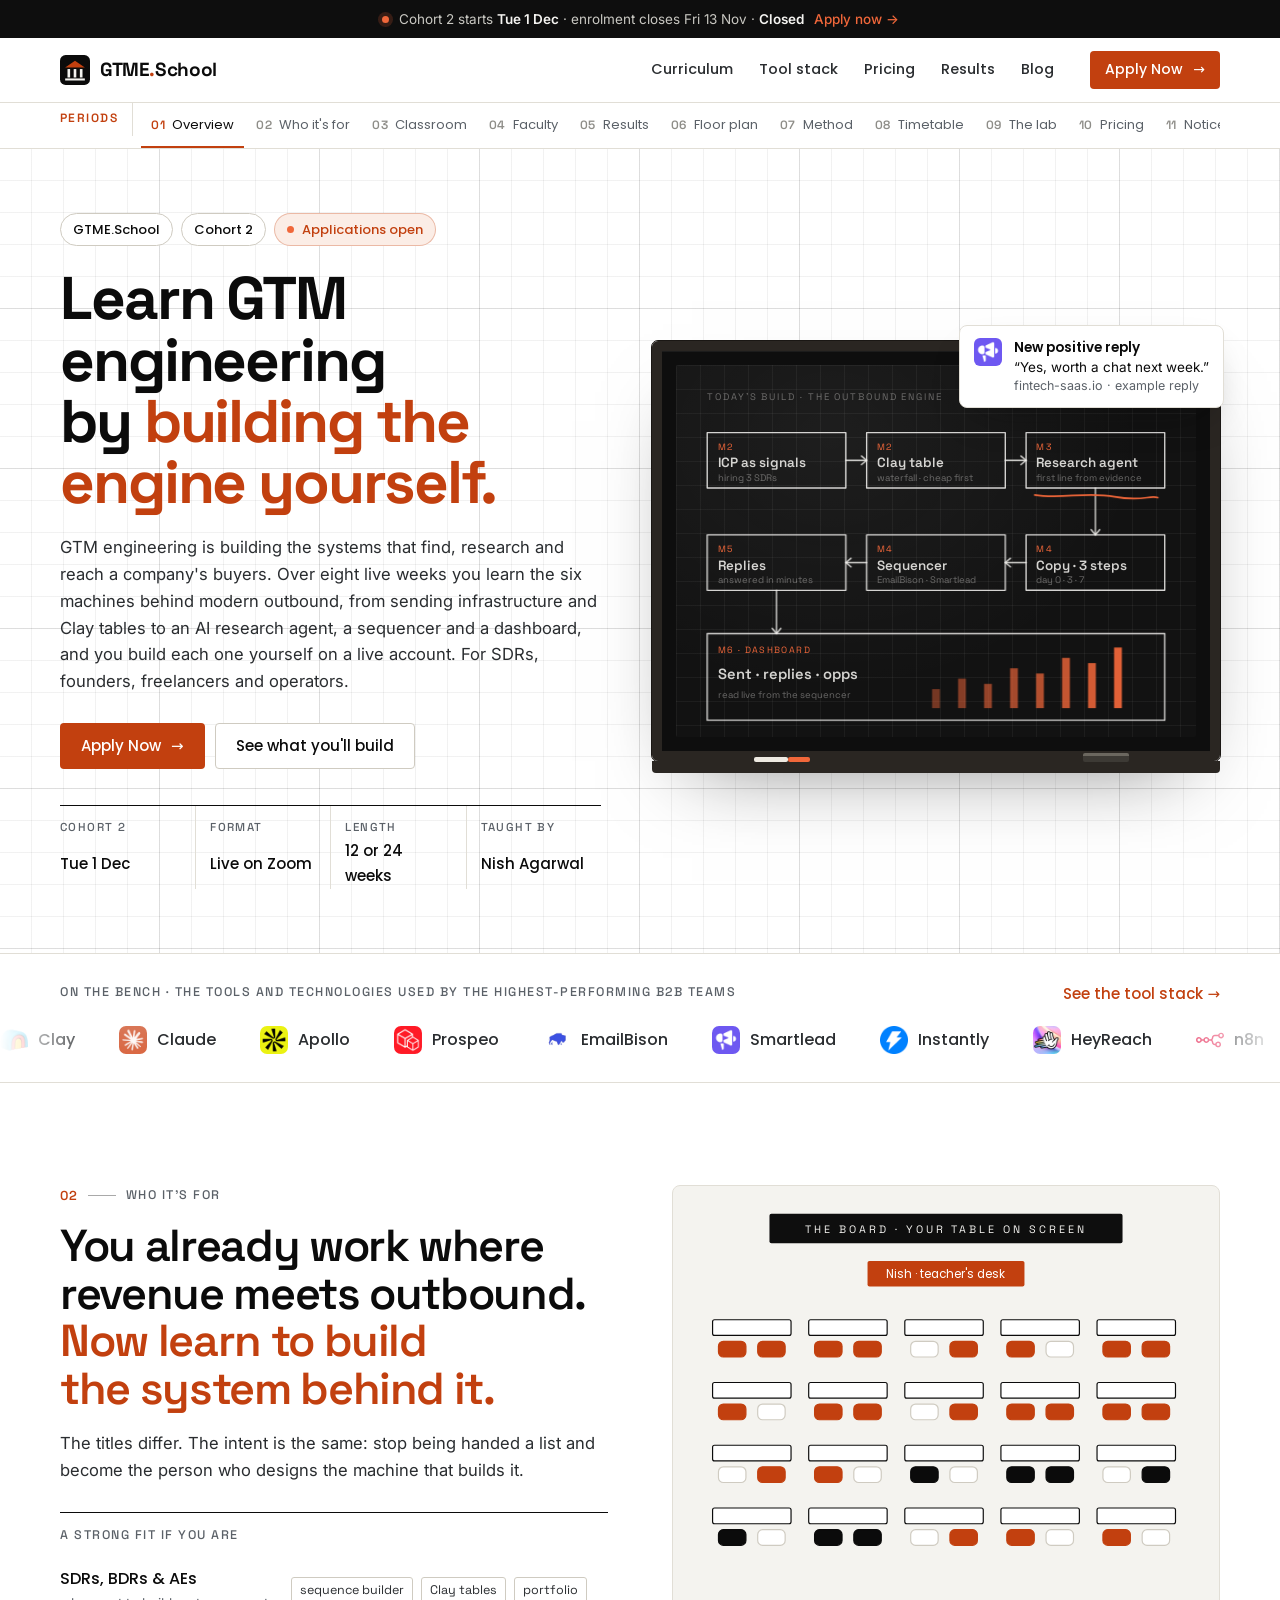
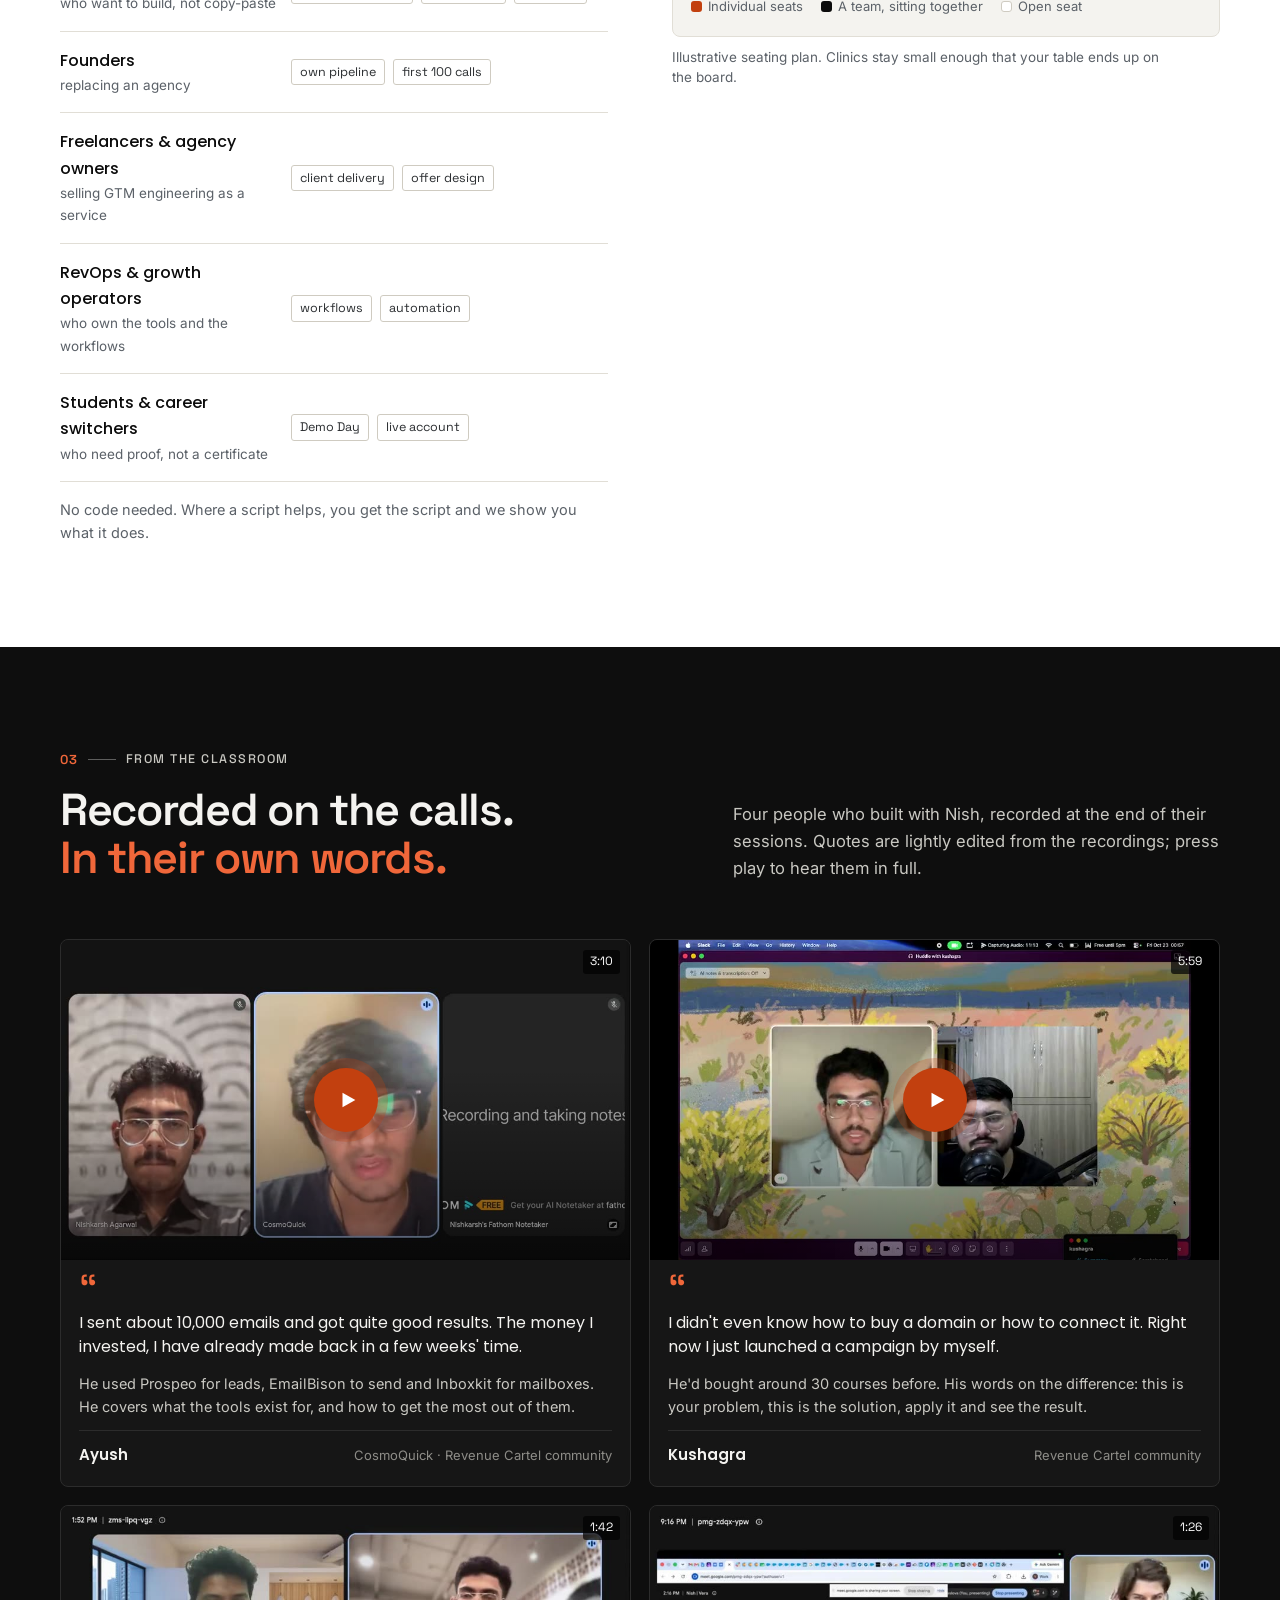
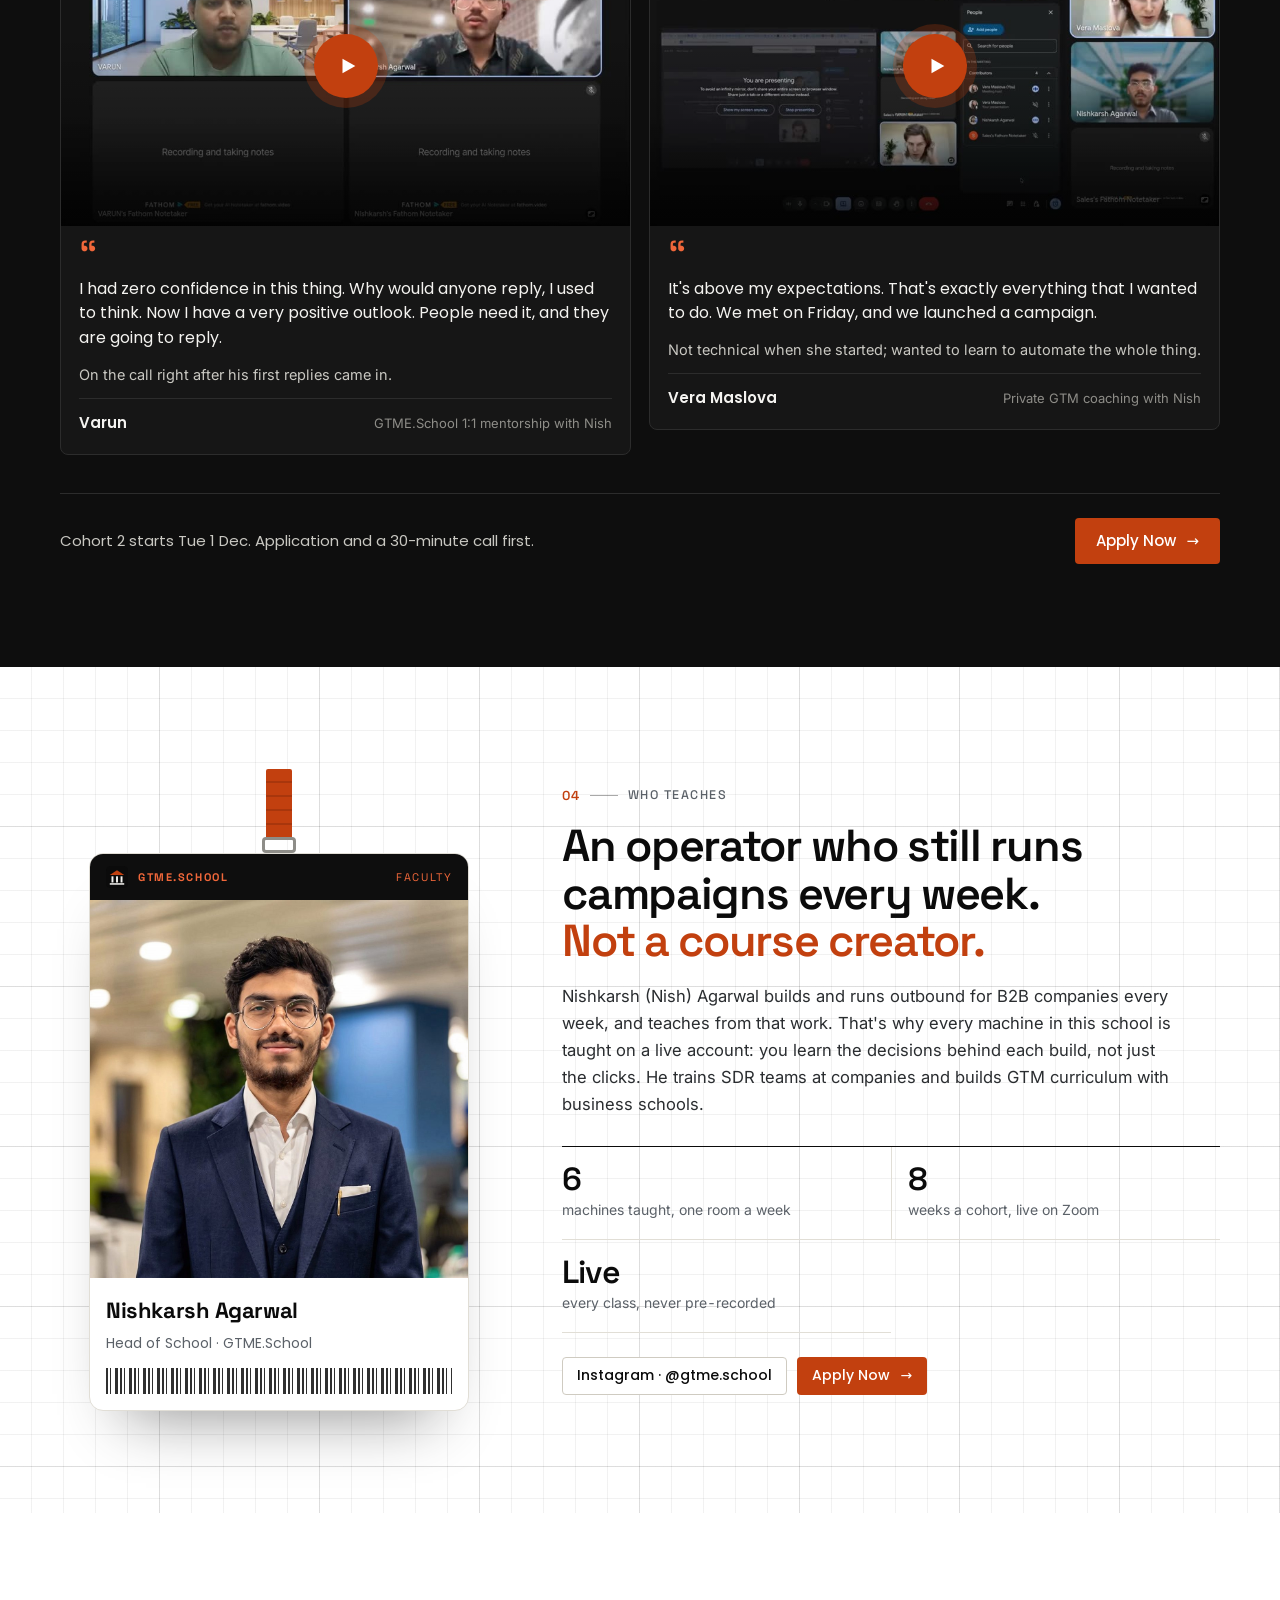
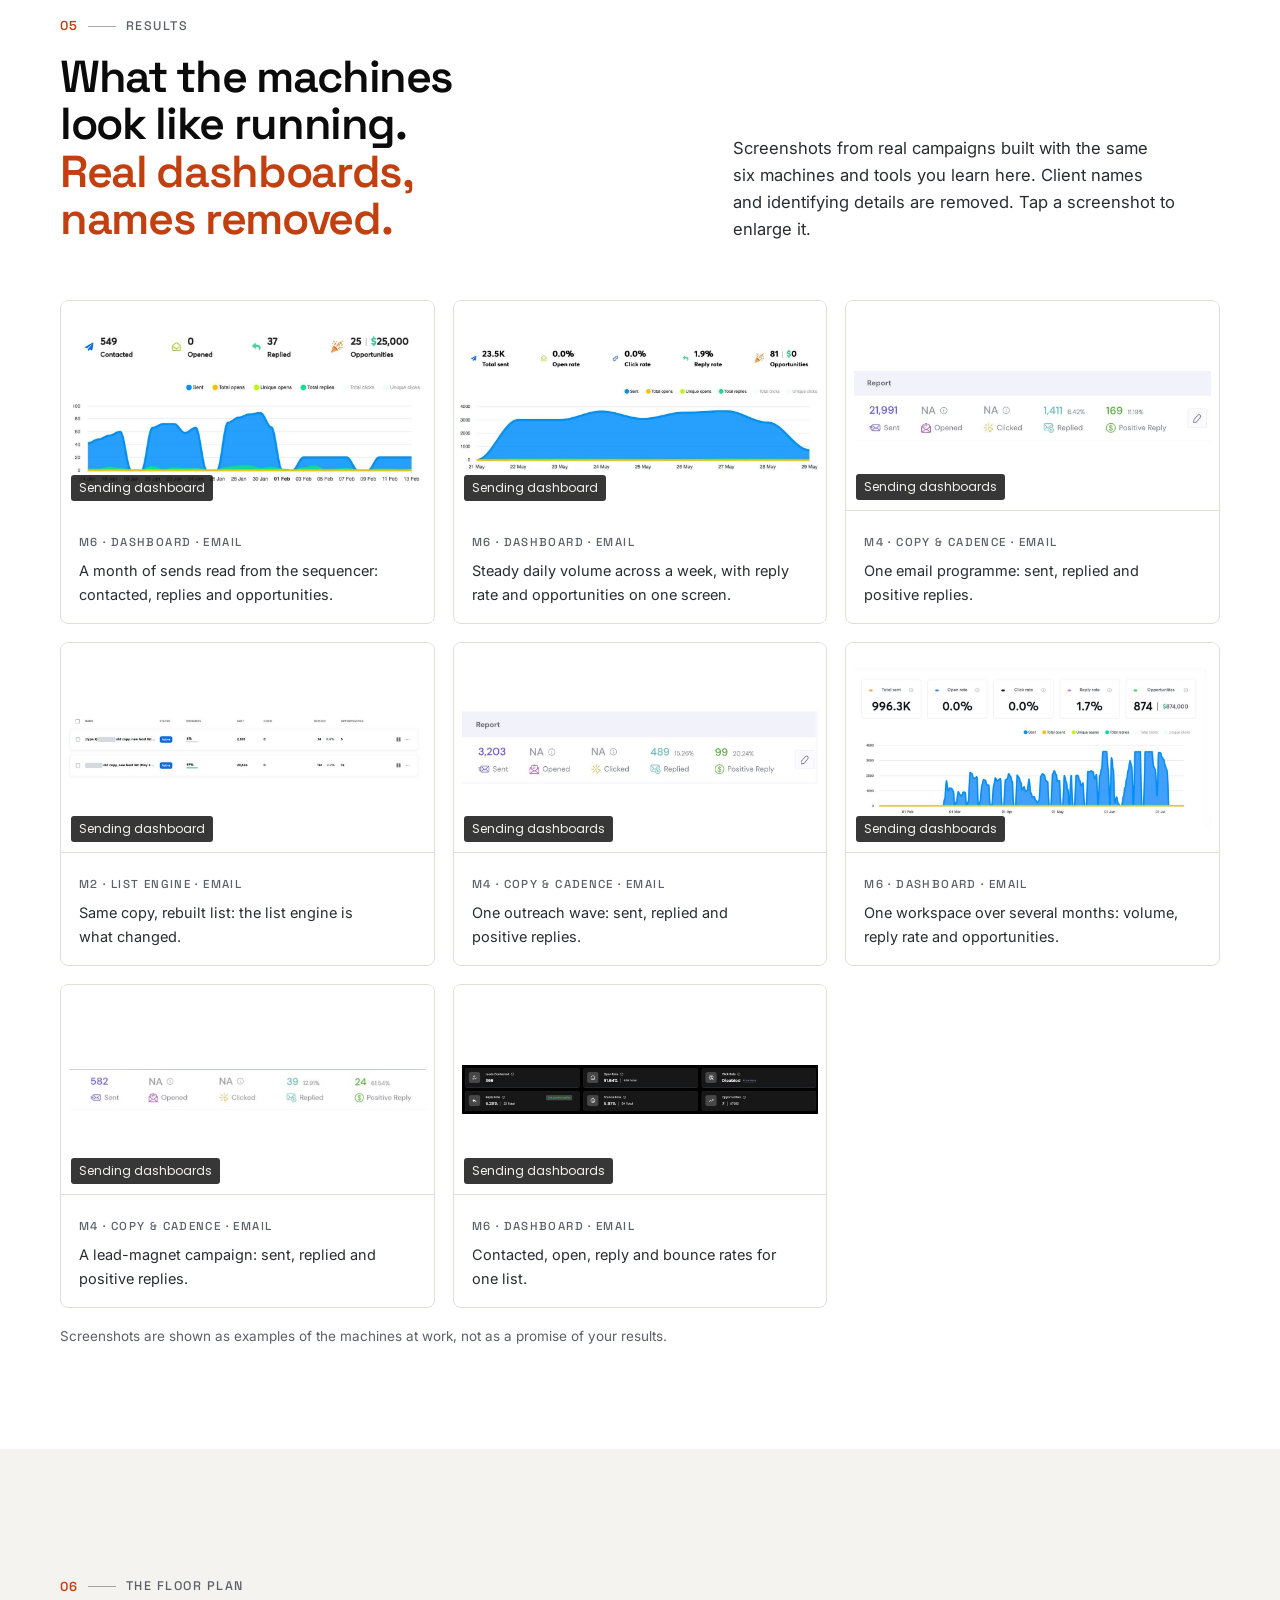
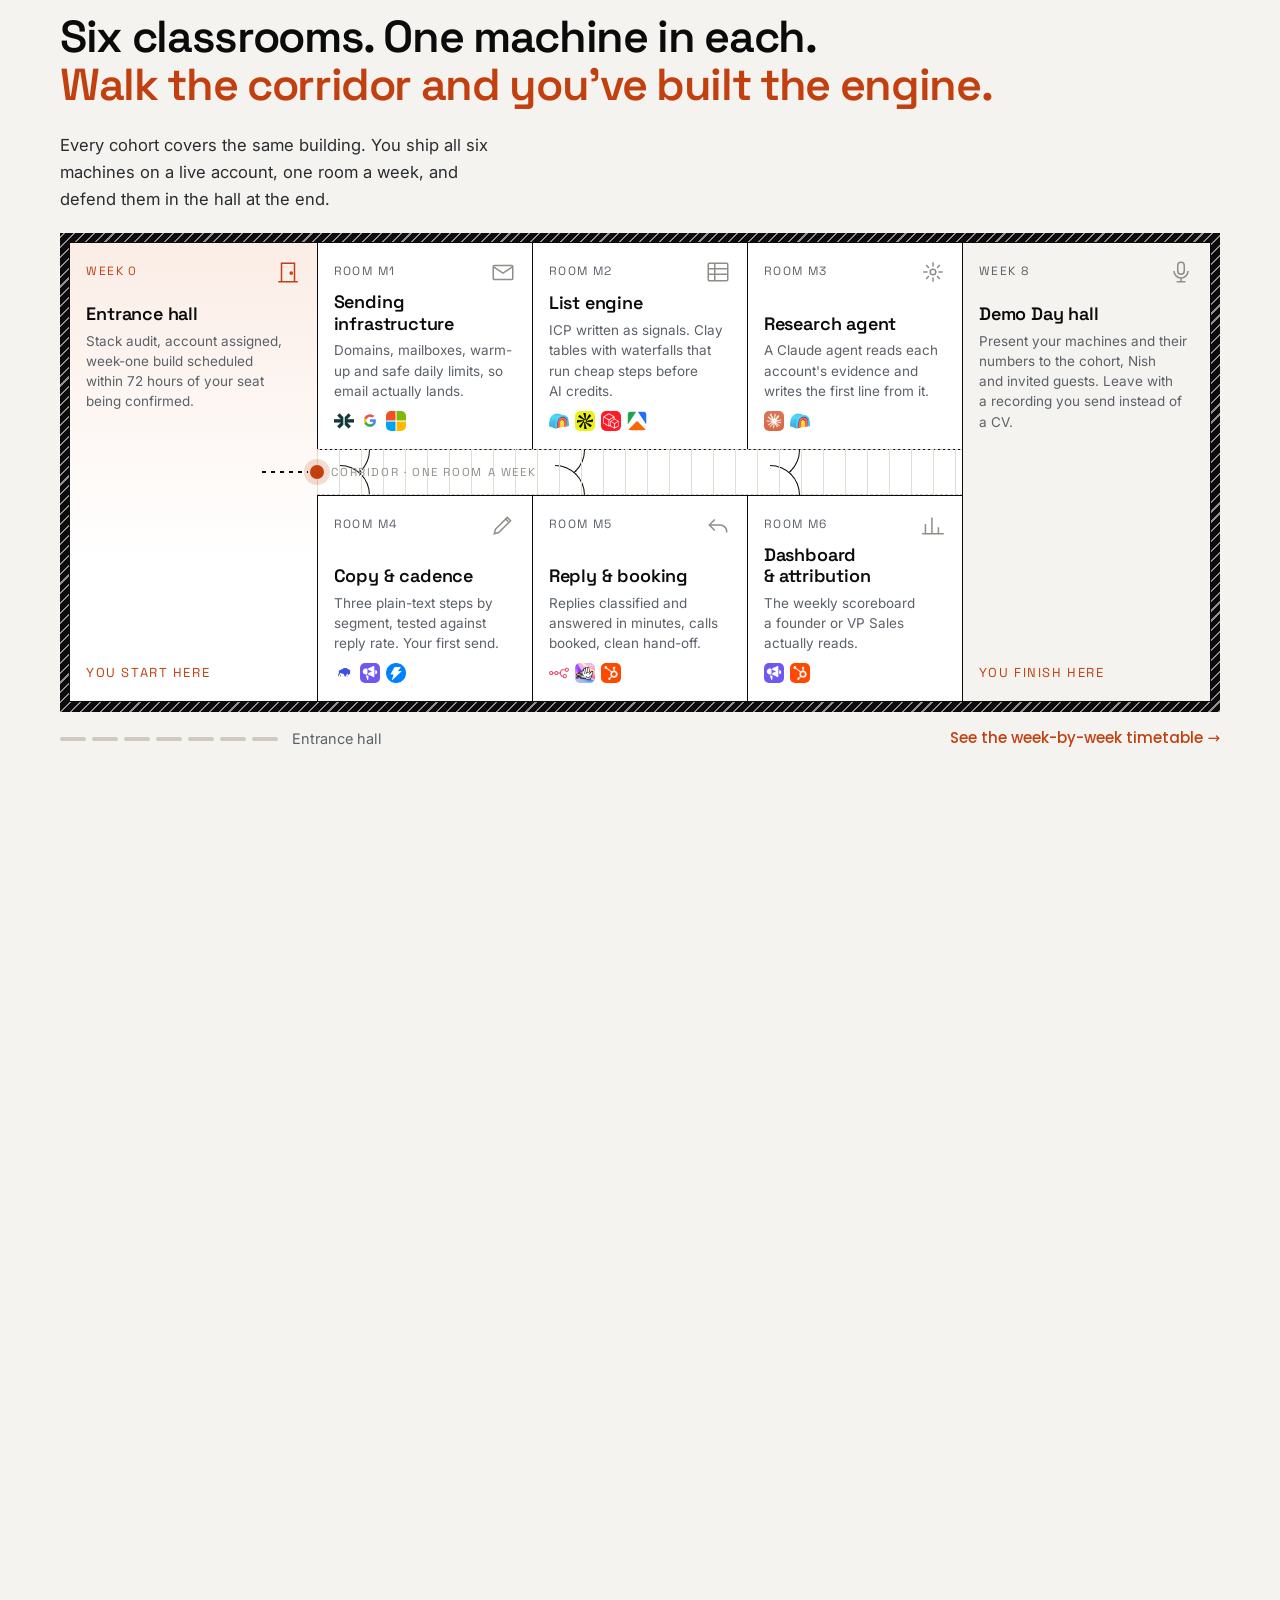
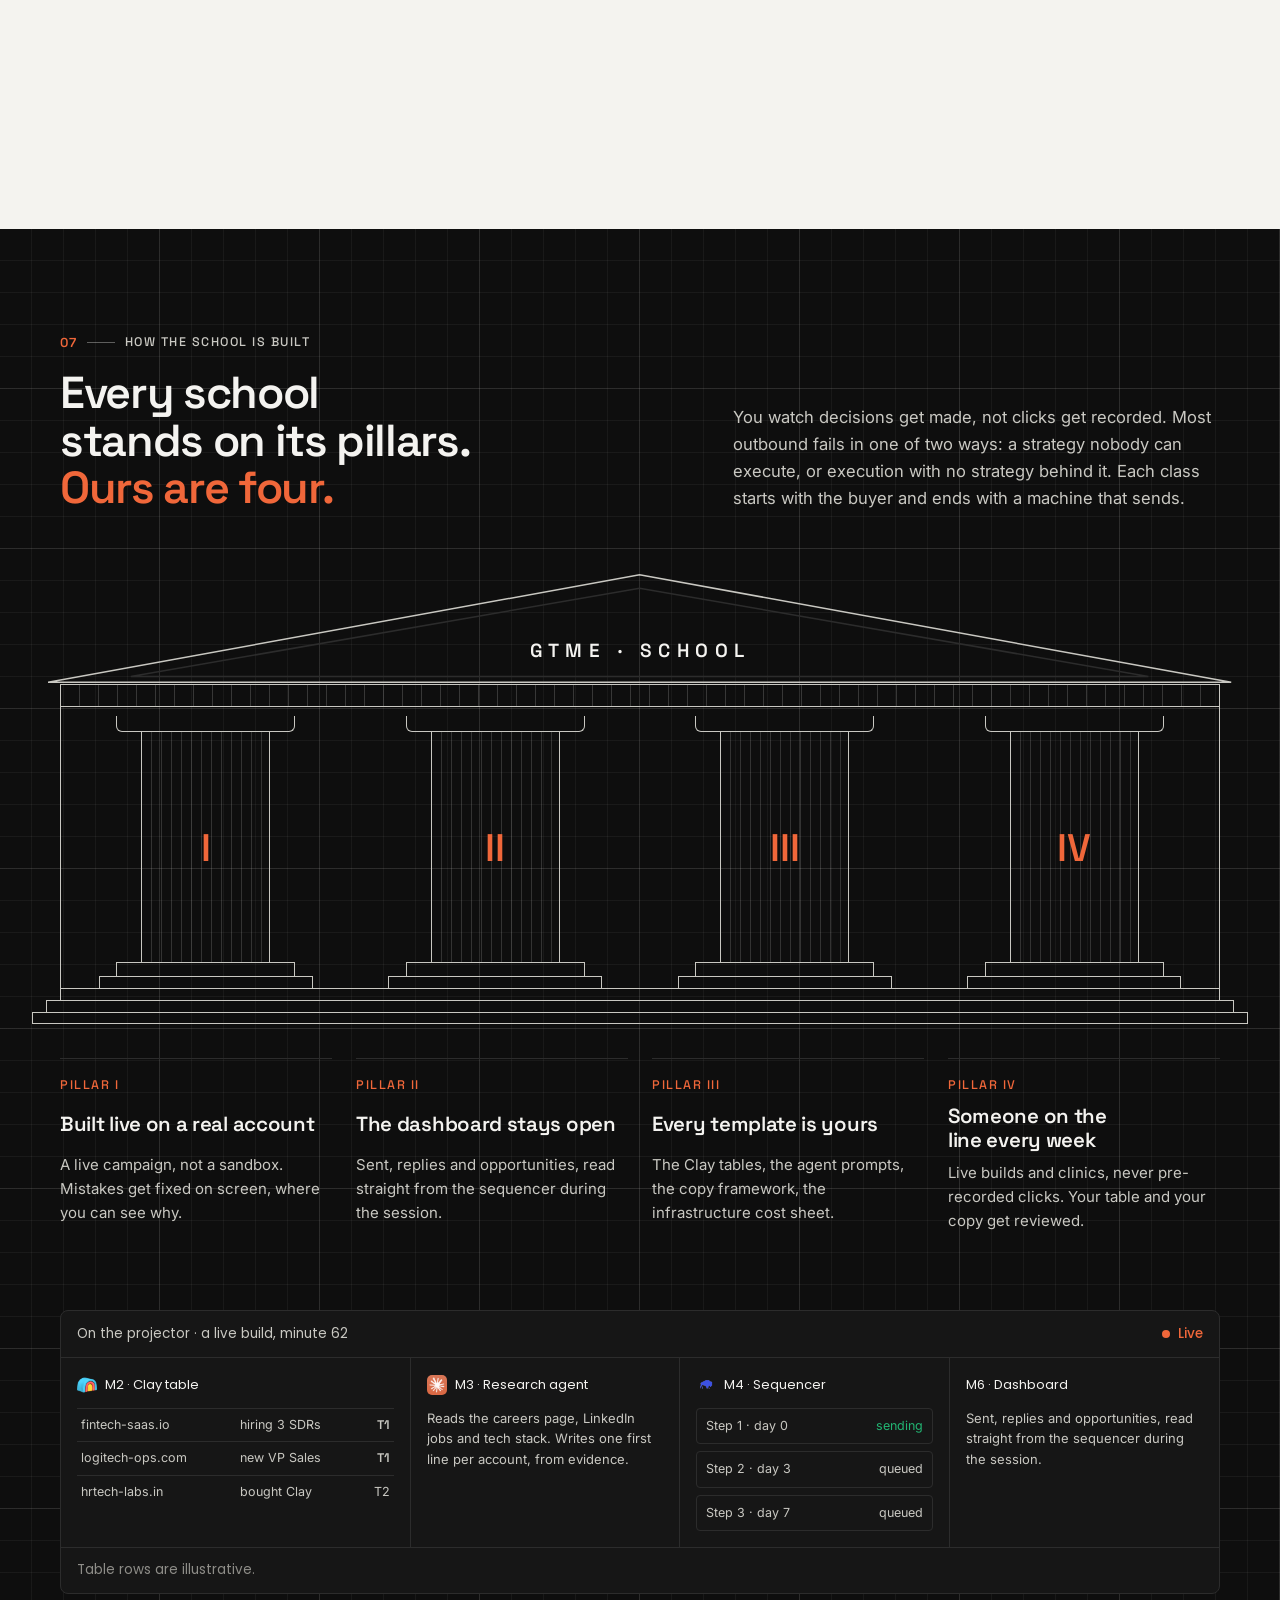
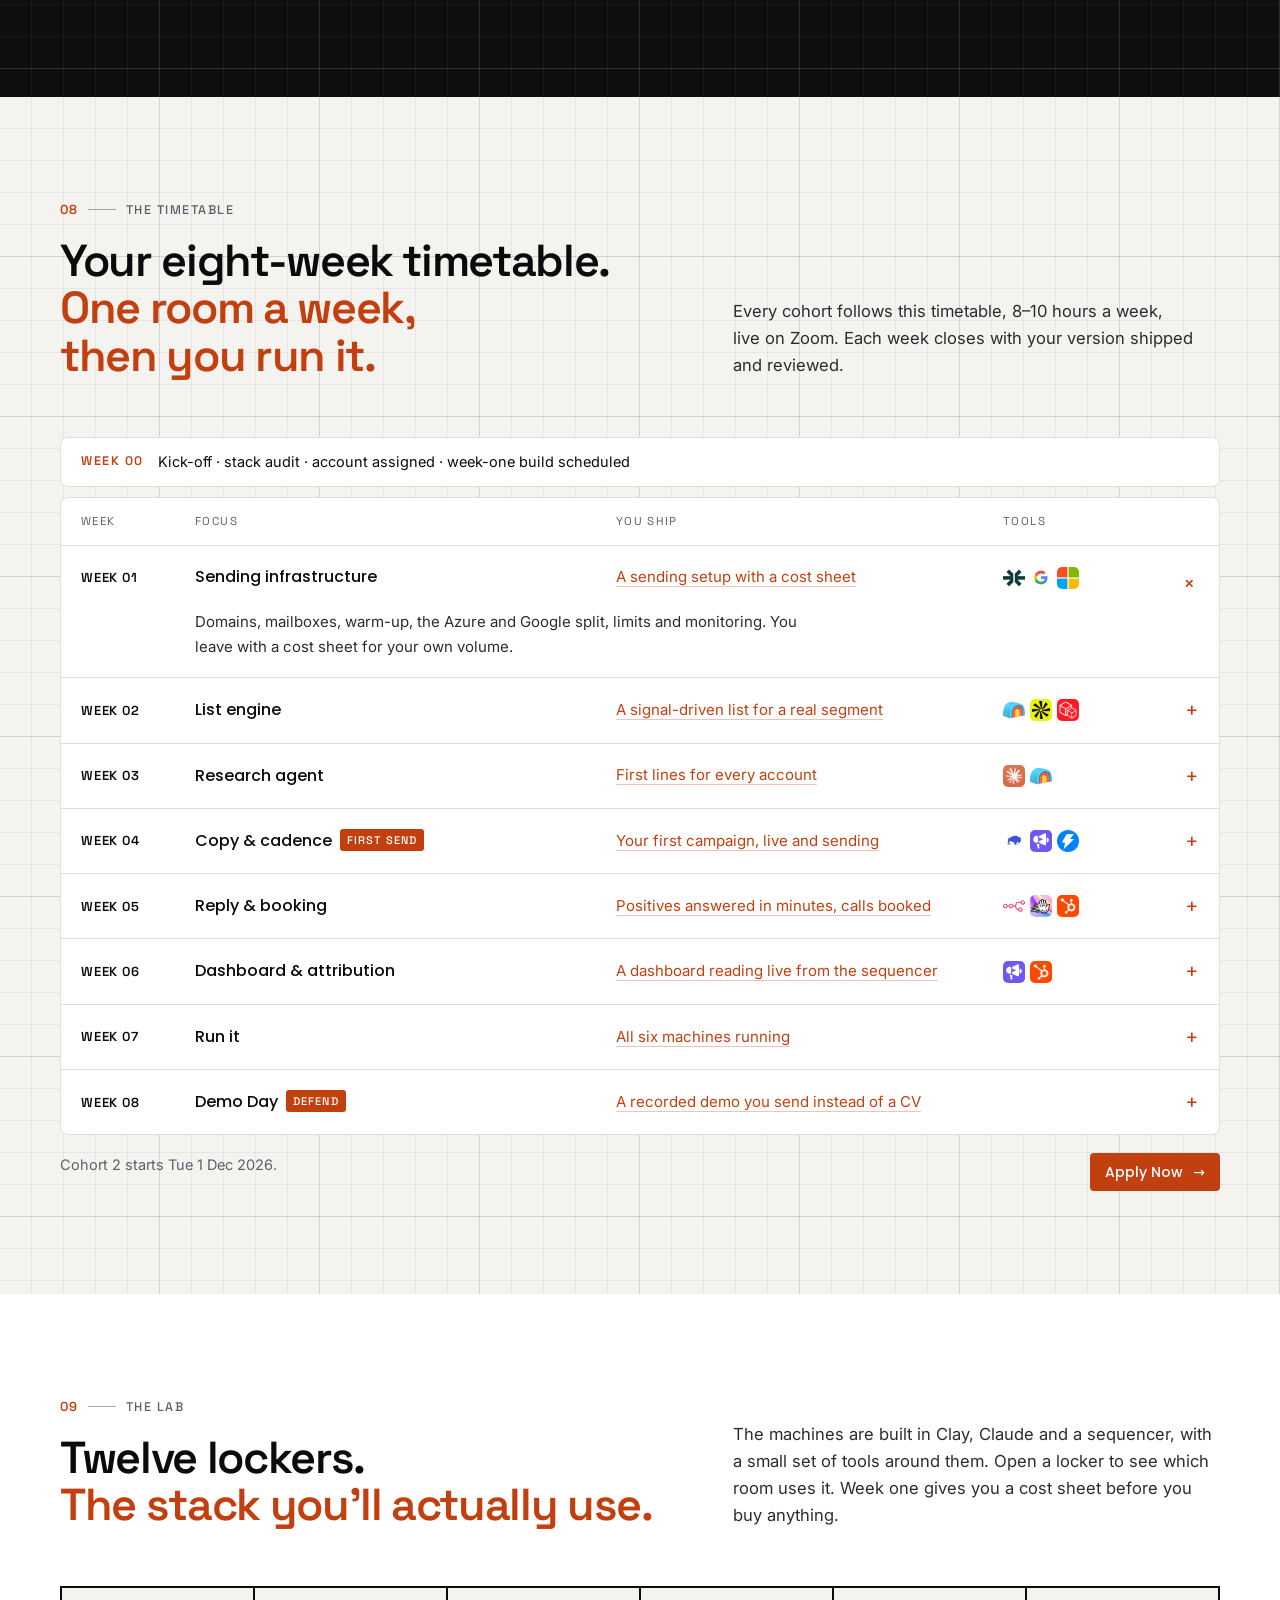
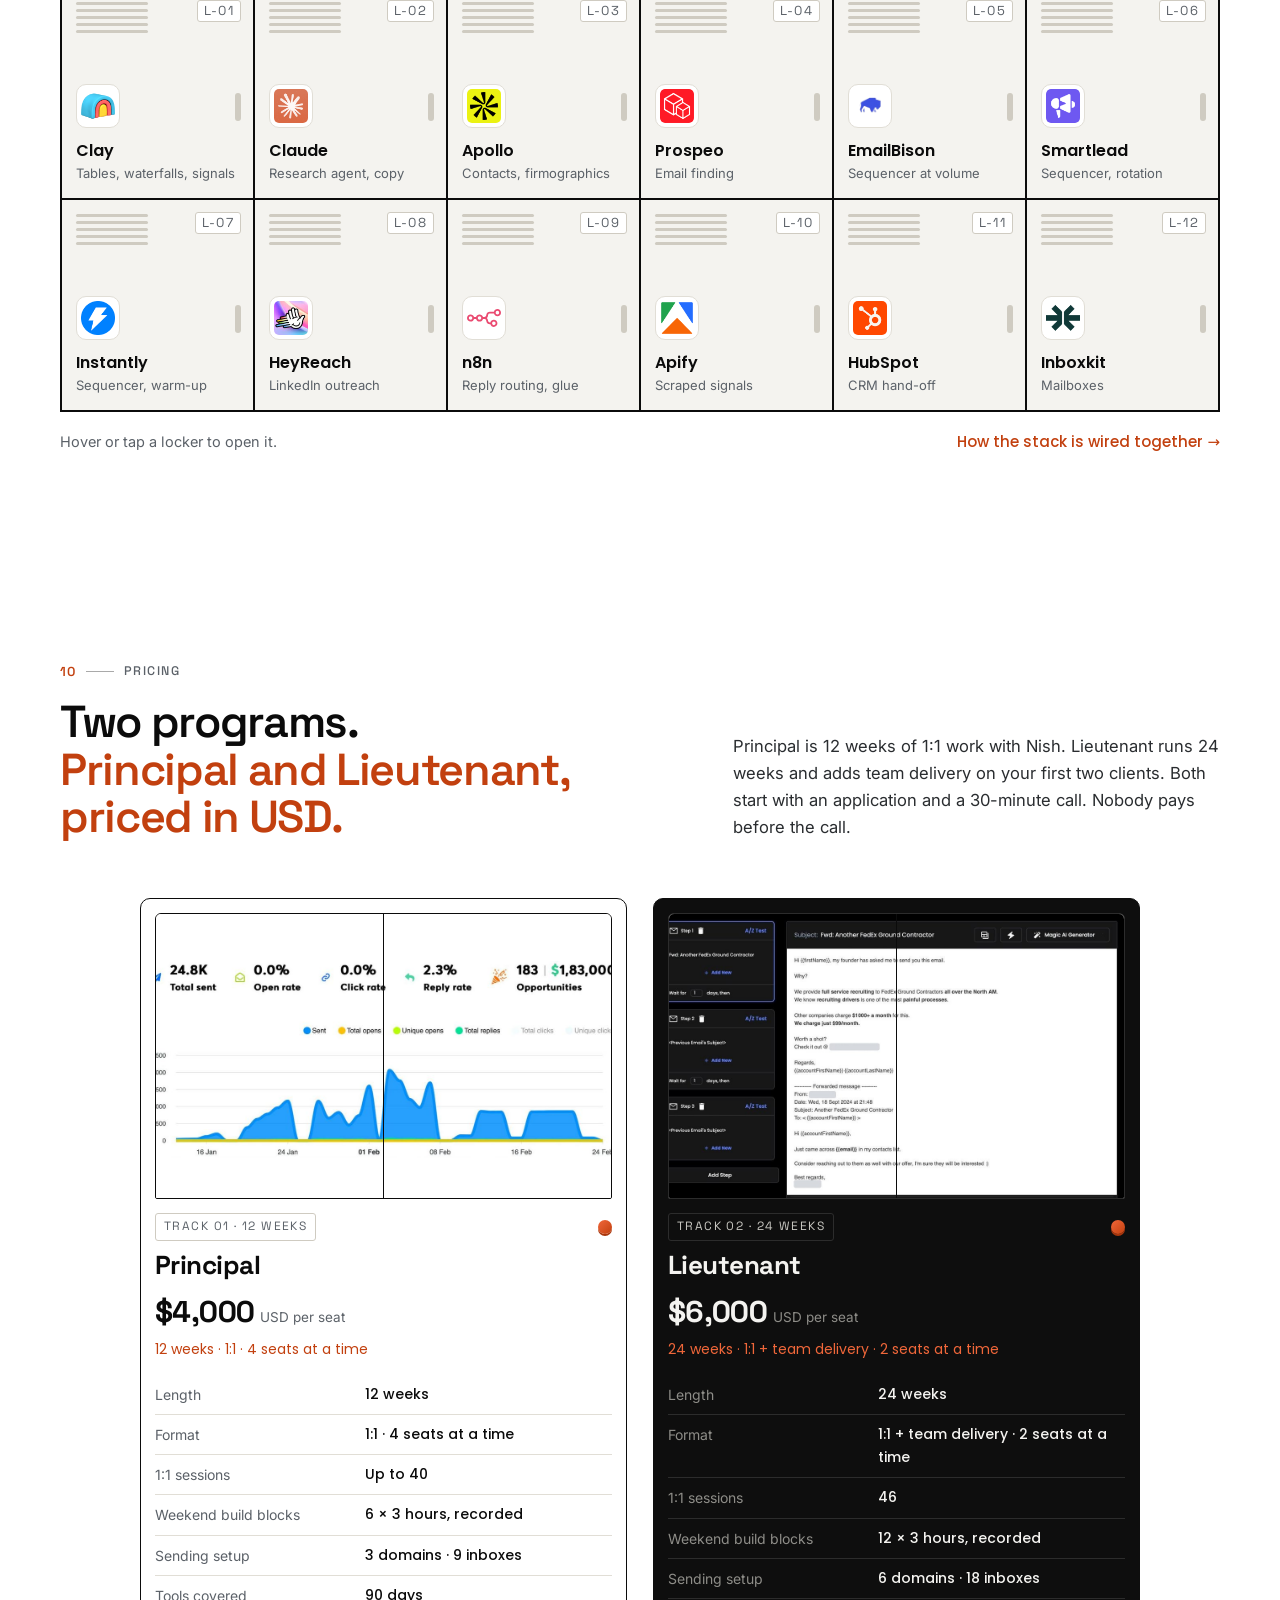
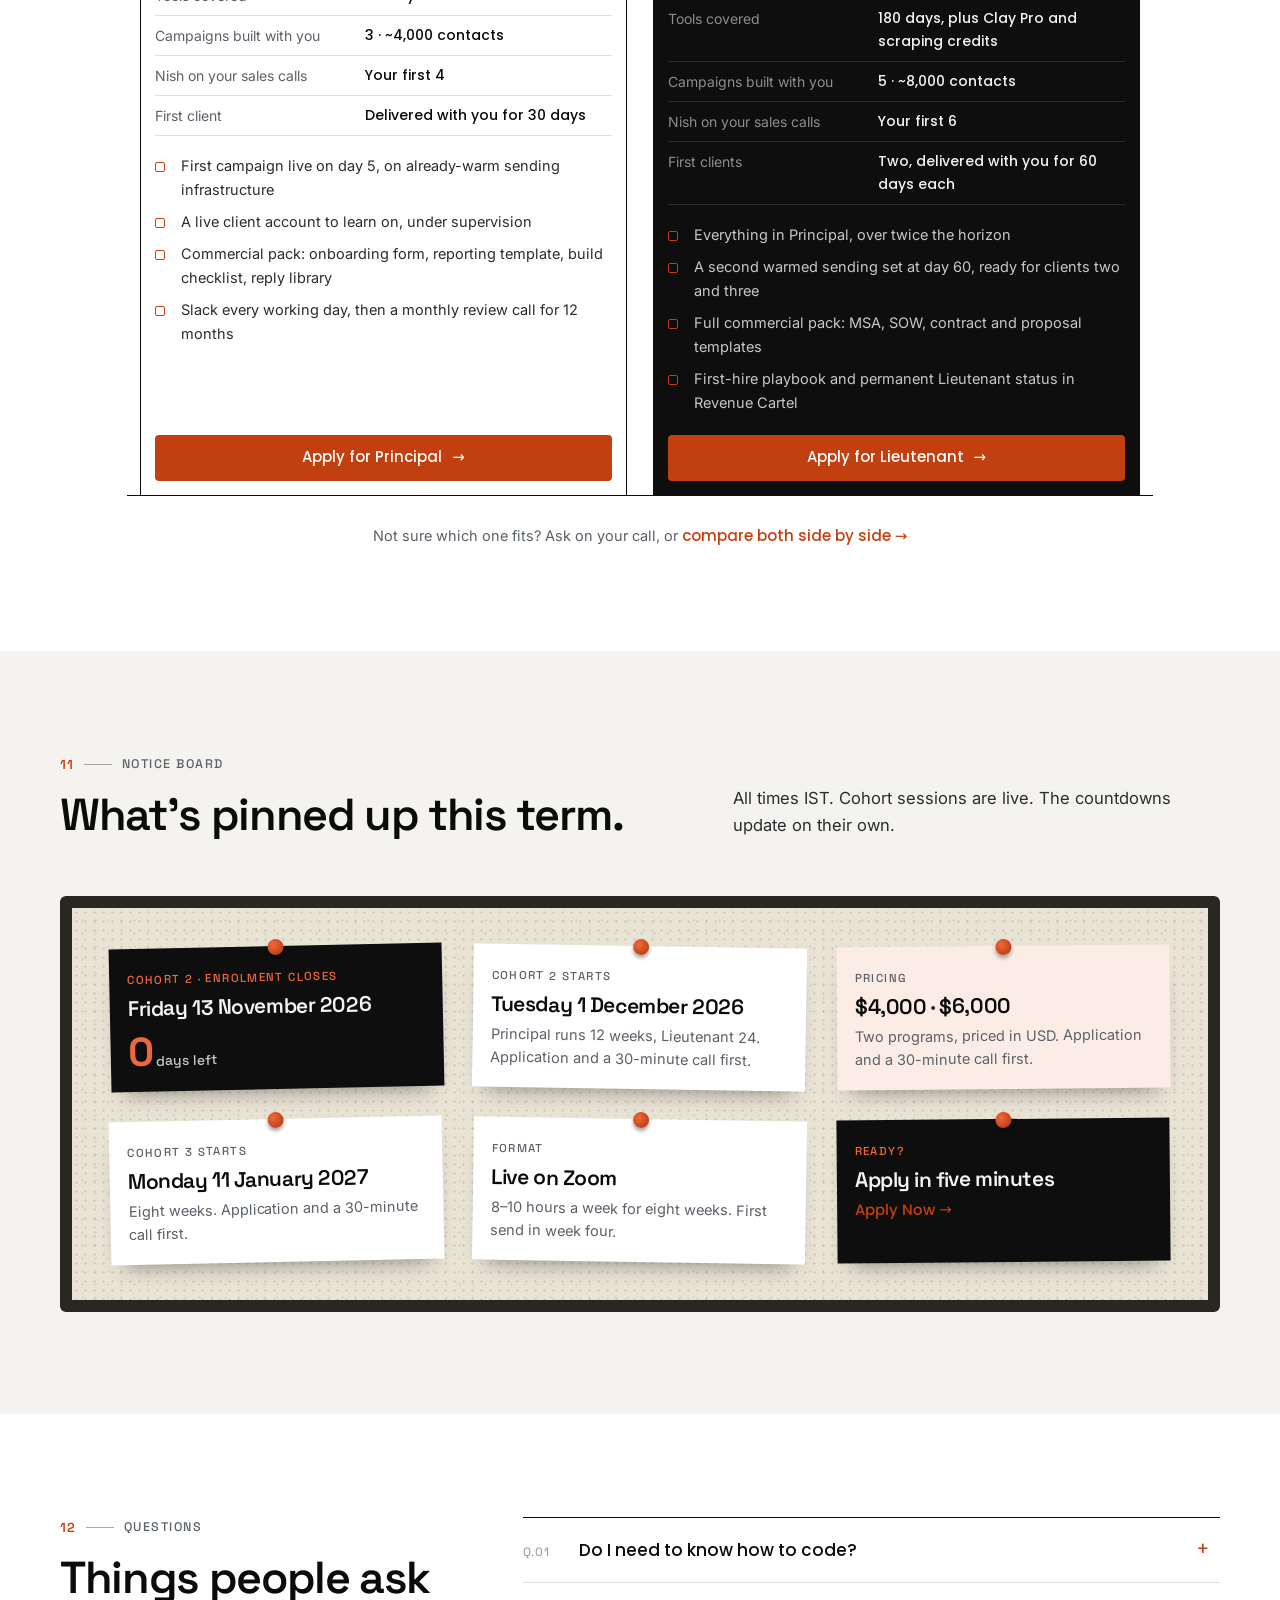
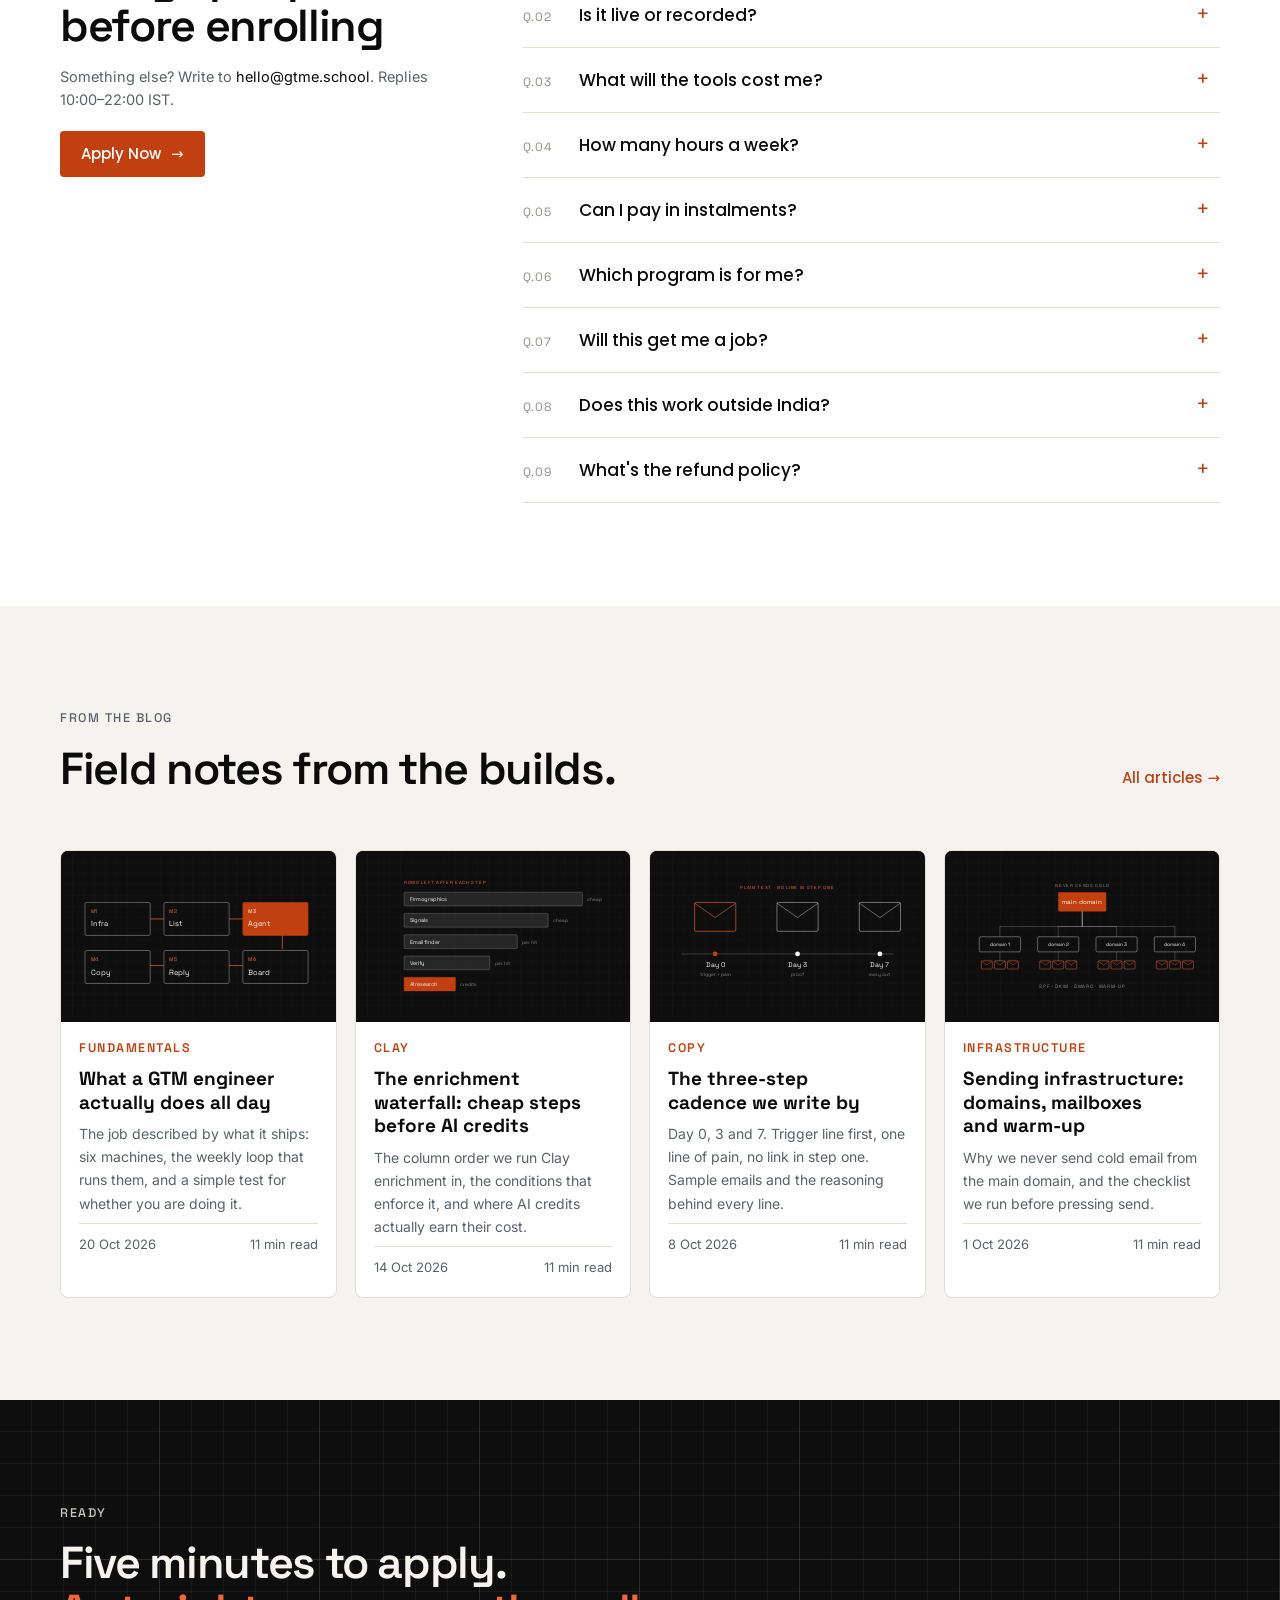
==== commit 70d47463: "Remove Clay Cup Top 3 mentions Co-Authored-By: Claude Opus 5.5 <noreply@anthropic.com> Claude-Sessio" ====
--- a/index.html
+++ b/index.html
@@ -32,10 +32,10 @@
 <div class="vids"><article class="vcard rv d0"><div class="screen" data-src="assets/video/ayush.mp4" data-poster="assets/video/ayush-poster.jpg"><img src="assets/video/ayush-poster.jpg" alt="Video call recording with Ayush and Nish" loading="lazy" decoding="async"><span class="dur">3:10</span><button class="play" type="button" aria-label="Play Ayush's testimonial"><i><svg viewBox="0 0 24 24"><path d="M6 4l14 8-14 8z"/></svg></i></button></div><div class="bd"><blockquote>I sent about 10,000 emails and got quite good results. The money I invested, I have already made back in a few weeks' time.</blockquote><p class="small">He used Prospeo for leads, EmailBison to send and Inboxkit for mailboxes. He covers what the tools exist for, and how to get the most out of them.</p><div class="vby"><b>Ayush</b><span>CosmoQuick · Revenue Cartel community</span></div></div></article><article class="vcard rv d1"><div class="screen" data-src="assets/video/kushagra.mp4" data-poster="assets/video/kushagra-poster.jpg"><img src="assets/video/kushagra-poster.jpg" alt="Video call recording with Kushagra and Nish" loading="lazy" decoding="async"><span class="dur">5:59</span><button class="play" type="button" aria-label="Play Kushagra's testimonial"><i><svg viewBox="0 0 24 24"><path d="M6 4l14 8-14 8z"/></svg></i></button></div><div class="bd"><blockquote>I didn't even know how to buy a domain or how to connect it. Right now I just launched a campaign by myself.</blockquote><p class="small">He'd bought around 30 courses before. His words on the difference: this is your problem, this is the solution, apply it and see the result.</p><div class="vby"><b>Kushagra</b><span>Revenue Cartel community</span></div></div></article><article class="vcard rv d2"><div class="screen" data-src="assets/video/varun.mp4" data-poster="assets/video/varun-poster.jpg"><img src="assets/video/varun-poster.jpg" alt="Video call recording with Varun and Nish" loading="lazy" decoding="async"><span class="dur">1:42</span><button class="play" type="button" aria-label="Play Varun's testimonial"><i><svg viewBox="0 0 24 24"><path d="M6 4l14 8-14 8z"/></svg></i></button></div><div class="bd"><blockquote>I had zero confidence in this thing. Why would anyone reply, I used to think. Now I have a very positive outlook. People need it, and they are going to reply.</blockquote><p class="small">On the call right after his first replies came in.</p><div class="vby"><b>Varun</b><span>GTME.School 1:1 mentorship with Nish</span></div></div></article><article class="vcard rv d3"><div class="screen" data-src="assets/video/vera.mp4" data-poster="assets/video/vera-poster.jpg"><img src="assets/video/vera-poster.jpg" alt="Video call recording with Vera Maslova and Nish" loading="lazy" decoding="async"><span class="dur">1:26</span><button class="play" type="button" aria-label="Play Vera Maslova's testimonial"><i><svg viewBox="0 0 24 24"><path d="M6 4l14 8-14 8z"/></svg></i></button></div><div class="bd"><blockquote>It's above my expectations. That's exactly everything that I wanted to do. We met on Friday, and we launched a campaign.</blockquote><p class="small">Not technical when she started; wanted to learn to automate the whole thing.</p><div class="vby"><b>Vera Maslova</b><span>Private GTM coaching with Nish</span></div></div></article></div>
 <div class="sec-cta"><p>Cohort 2 starts Tue 1 Dec. Application and a 30-minute call first.</p><a class="btn btn-ember" href="pricing.html#apply">Apply Now <span class="arr" aria-hidden="true">→</span></a></div>
 </div></section><section class="sec blueprint" id="faculty"><div class="wrap fac">
-<div class="rv"><div class="lanyard"><div class="strap" aria-hidden="true"></div><div class="clip" aria-hidden="true"></div><div class="idcard"><div class="top"><a class="brand " href="index.html" aria-label="GTME.School home"><svg viewBox="0 0 32 32" aria-hidden="true"><rect width="32" height="32" rx="6" fill="#0B0B0B"/><path d="M5.5 13.2 16 6l10.5 7.2z" fill="#C2400F"/><rect x="8" y="15" width="2.8" height="9" fill="#F4F3F0"/><rect x="14.6" y="15" width="2.8" height="9" fill="#F4F3F0"/><rect x="21.2" y="15" width="2.8" height="9" fill="#F4F3F0"/><rect x="5.5" y="25" width="21" height="2.2" fill="#F4F3F0"/></svg><span>GTME<span class="dotsch">.</span>School</span></a><span>Faculty</span></div><div class="ph"><img src="assets/img/nish.jpg" alt="Nishkarsh Agarwal, head of GTME.School"></div><div class="nm"><b>Nishkarsh Agarwal</b><span>Head of School · GTME.School</span><span class="label" style="margin-top:4px">Clay Cup · Top 3</span><div class="bar-code" aria-hidden="true"></div></div></div></div></div>
+<div class="rv"><div class="lanyard"><div class="strap" aria-hidden="true"></div><div class="clip" aria-hidden="true"></div><div class="idcard"><div class="top"><a class="brand " href="index.html" aria-label="GTME.School home"><svg viewBox="0 0 32 32" aria-hidden="true"><rect width="32" height="32" rx="6" fill="#0B0B0B"/><path d="M5.5 13.2 16 6l10.5 7.2z" fill="#C2400F"/><rect x="8" y="15" width="2.8" height="9" fill="#F4F3F0"/><rect x="14.6" y="15" width="2.8" height="9" fill="#F4F3F0"/><rect x="21.2" y="15" width="2.8" height="9" fill="#F4F3F0"/><rect x="5.5" y="25" width="21" height="2.2" fill="#F4F3F0"/></svg><span>GTME<span class="dotsch">.</span>School</span></a><span>Faculty</span></div><div class="ph"><img src="assets/img/nish.jpg" alt="Nishkarsh Agarwal, head of GTME.School"></div><div class="nm"><b>Nishkarsh Agarwal</b><span>Head of School · GTME.School</span><div class="bar-code" aria-hidden="true"></div></div></div></div></div>
 <div class="rv d1"><div class="kick"><span class="no">04</span><span class="rule"></span><span class="label">Who teaches</span></div><h2 class="h2">An operator who still runs campaigns every week.<span class="line2">Not a course creator.</span></h2>
-<p class="lede" style="margin-top:18px">Nishkarsh (Nish) Agarwal builds and runs outbound for B2B companies every week, and teaches from that work. That's why every machine in this school is taught on a live account: you learn the decisions behind each build, not just the clicks. He finished top three at the Clay Cup, trains SDR teams at companies and builds GTM curriculum with business schools.</p>
-<div class="fstats tnum"><div><b>Top 3</b><span>at the Clay Cup</span></div><div><b>6</b><span>machines taught, one room a week</span></div><div><b>8</b><span>weeks a cohort, live on Zoom</span></div><div><b>Live</b><span>every class, never pre-recorded</span></div></div>
+<p class="lede" style="margin-top:18px">Nishkarsh (Nish) Agarwal builds and runs outbound for B2B companies every week, and teaches from that work. That's why every machine in this school is taught on a live account: you learn the decisions behind each build, not just the clicks. He trains SDR teams at companies and builds GTM curriculum with business schools.</p>
+<div class="fstats tnum"><div><b>6</b><span>machines taught, one room a week</span></div><div><b>8</b><span>weeks a cohort, live on Zoom</span></div><div><b>Live</b><span>every class, never pre-recorded</span></div></div>
 <div style="display:flex;gap:10px;flex-wrap:wrap;margin-top:24px"><a class="btn btn-line btn-sm" href="https://www.instagram.com/gtme.school/" target="_blank" rel="noopener">Instagram · @gtme.school</a><a class="btn btn-ember btn-sm" href="pricing.html#apply">Apply Now <span class="arr" aria-hidden="true">→</span></a></div></div>
 </div></section><section class="sec" id="results"><div class="wrap">
 <div class="sec-head"><div><div class="kick"><span class="no">05</span><span class="rule"></span><span class="label">Results</span></div><h2 class="h2">What the machines look like running.<span class="line2">Real dashboards, names removed.</span></h2></div>
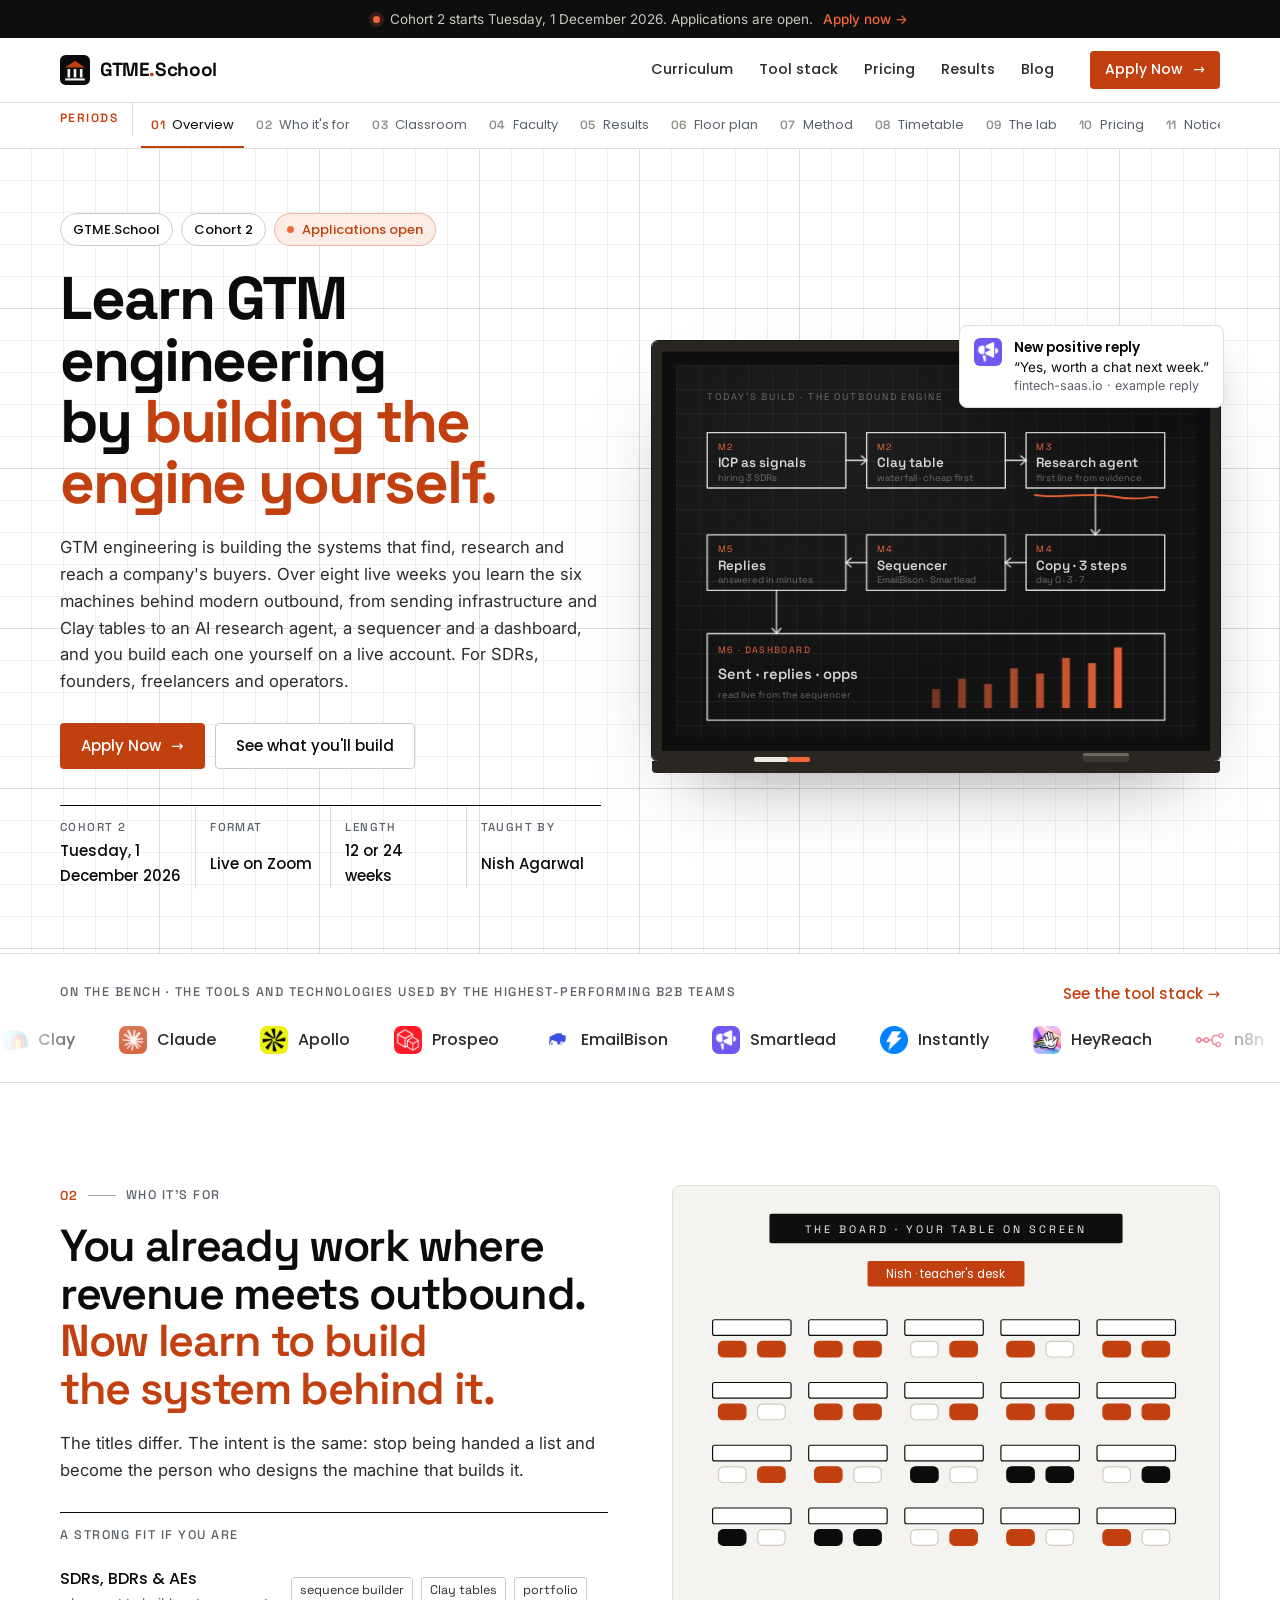
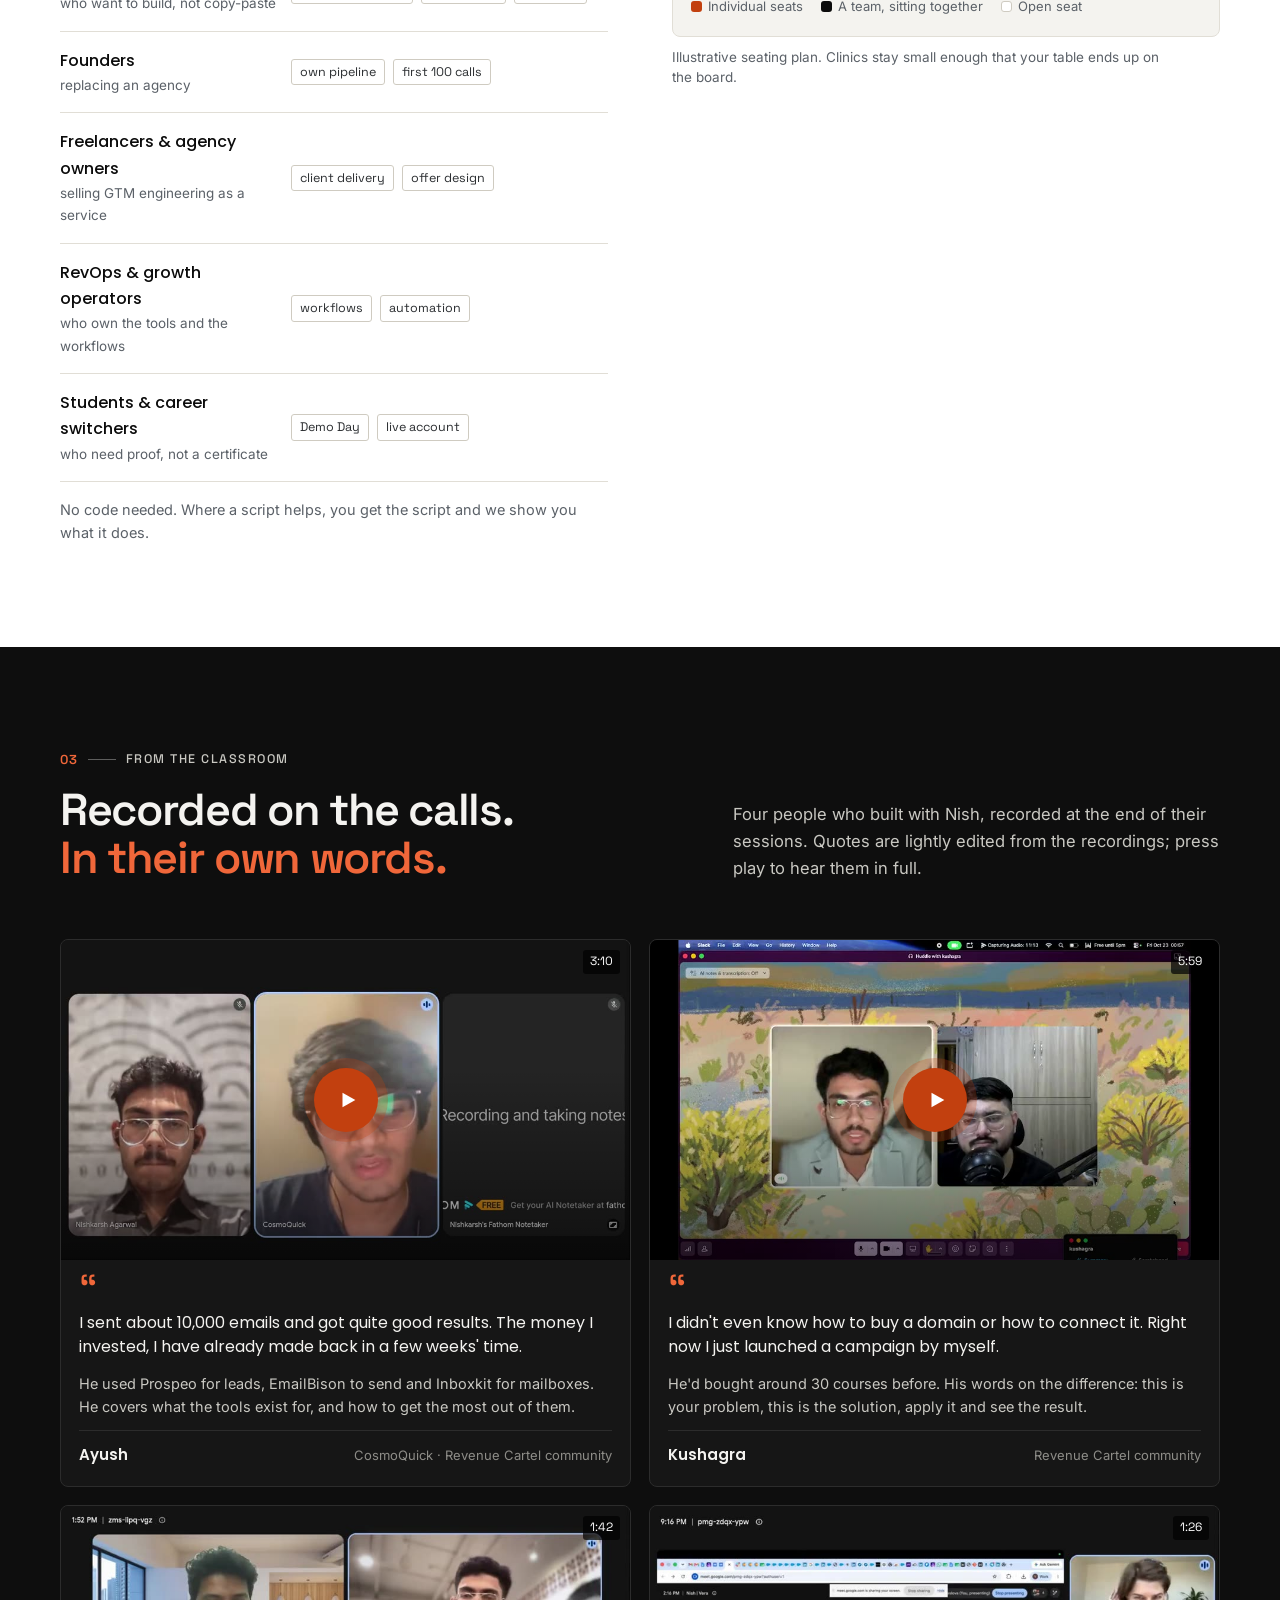
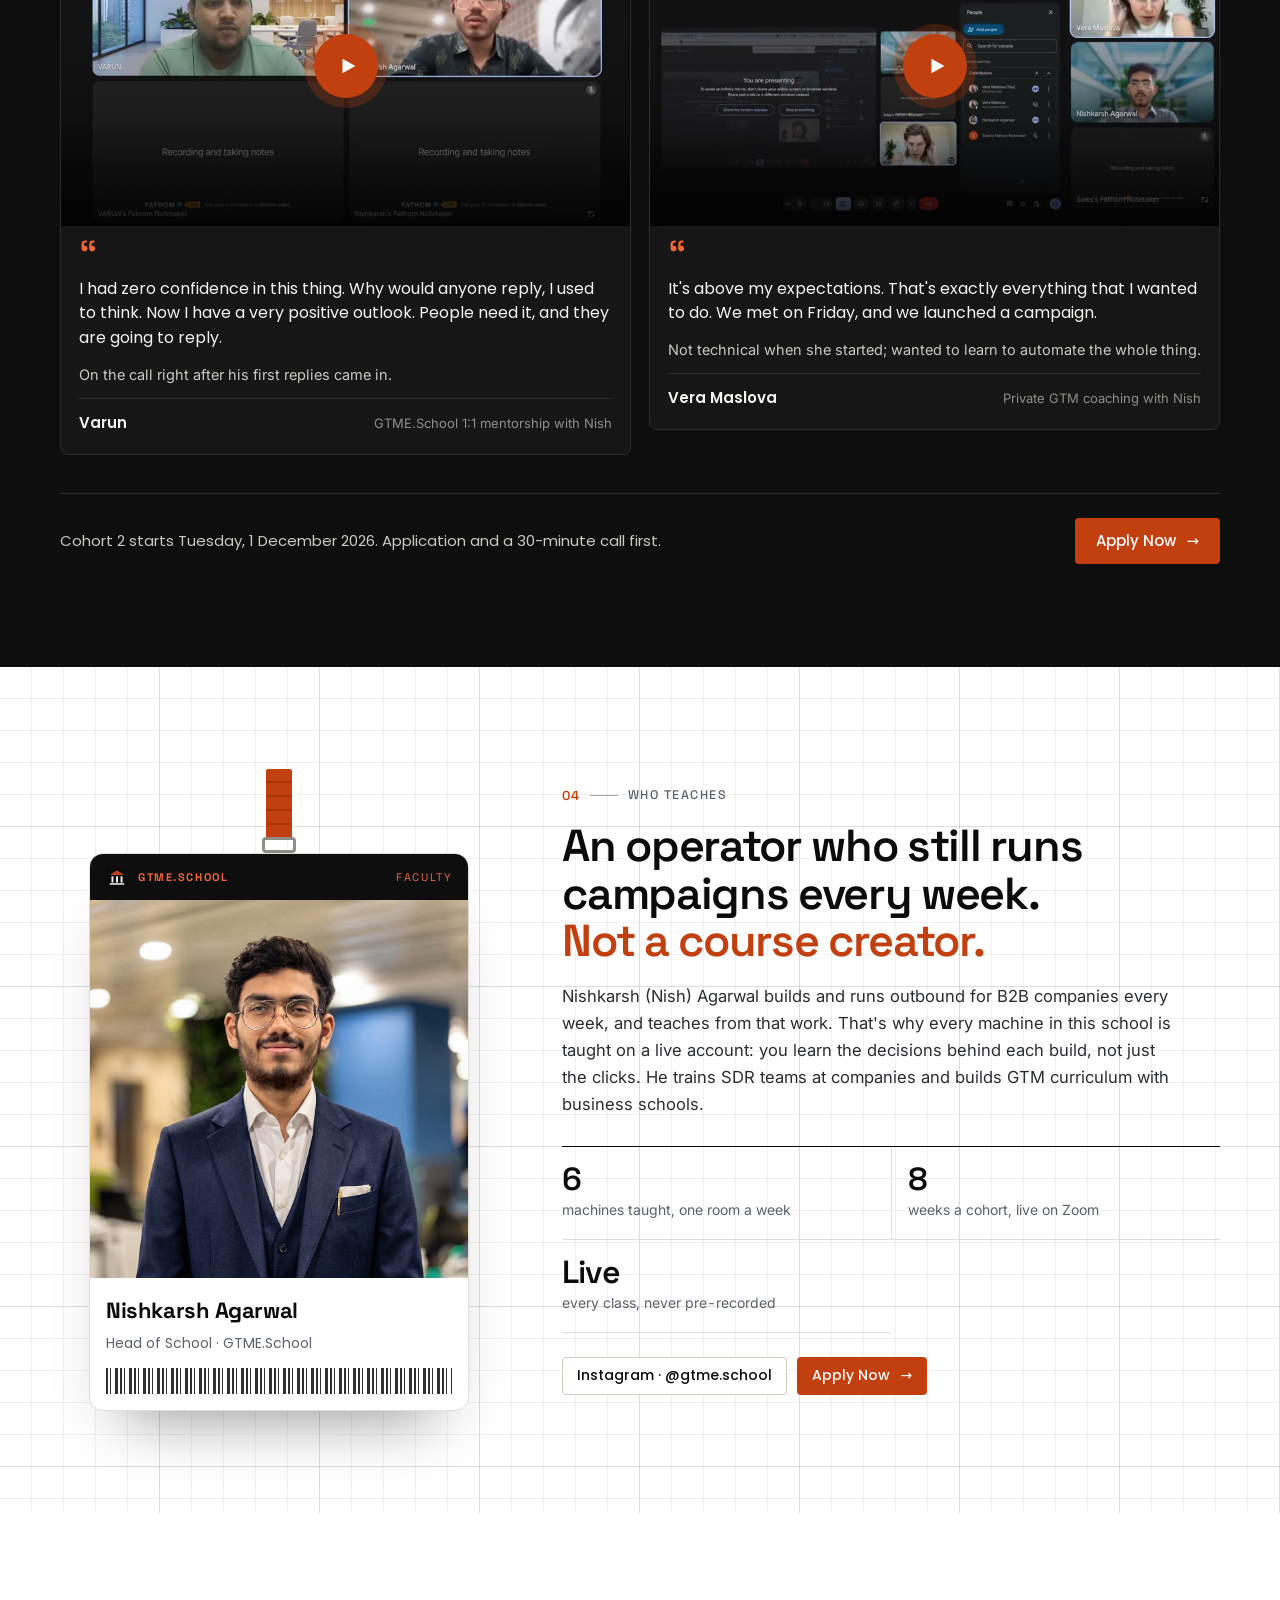
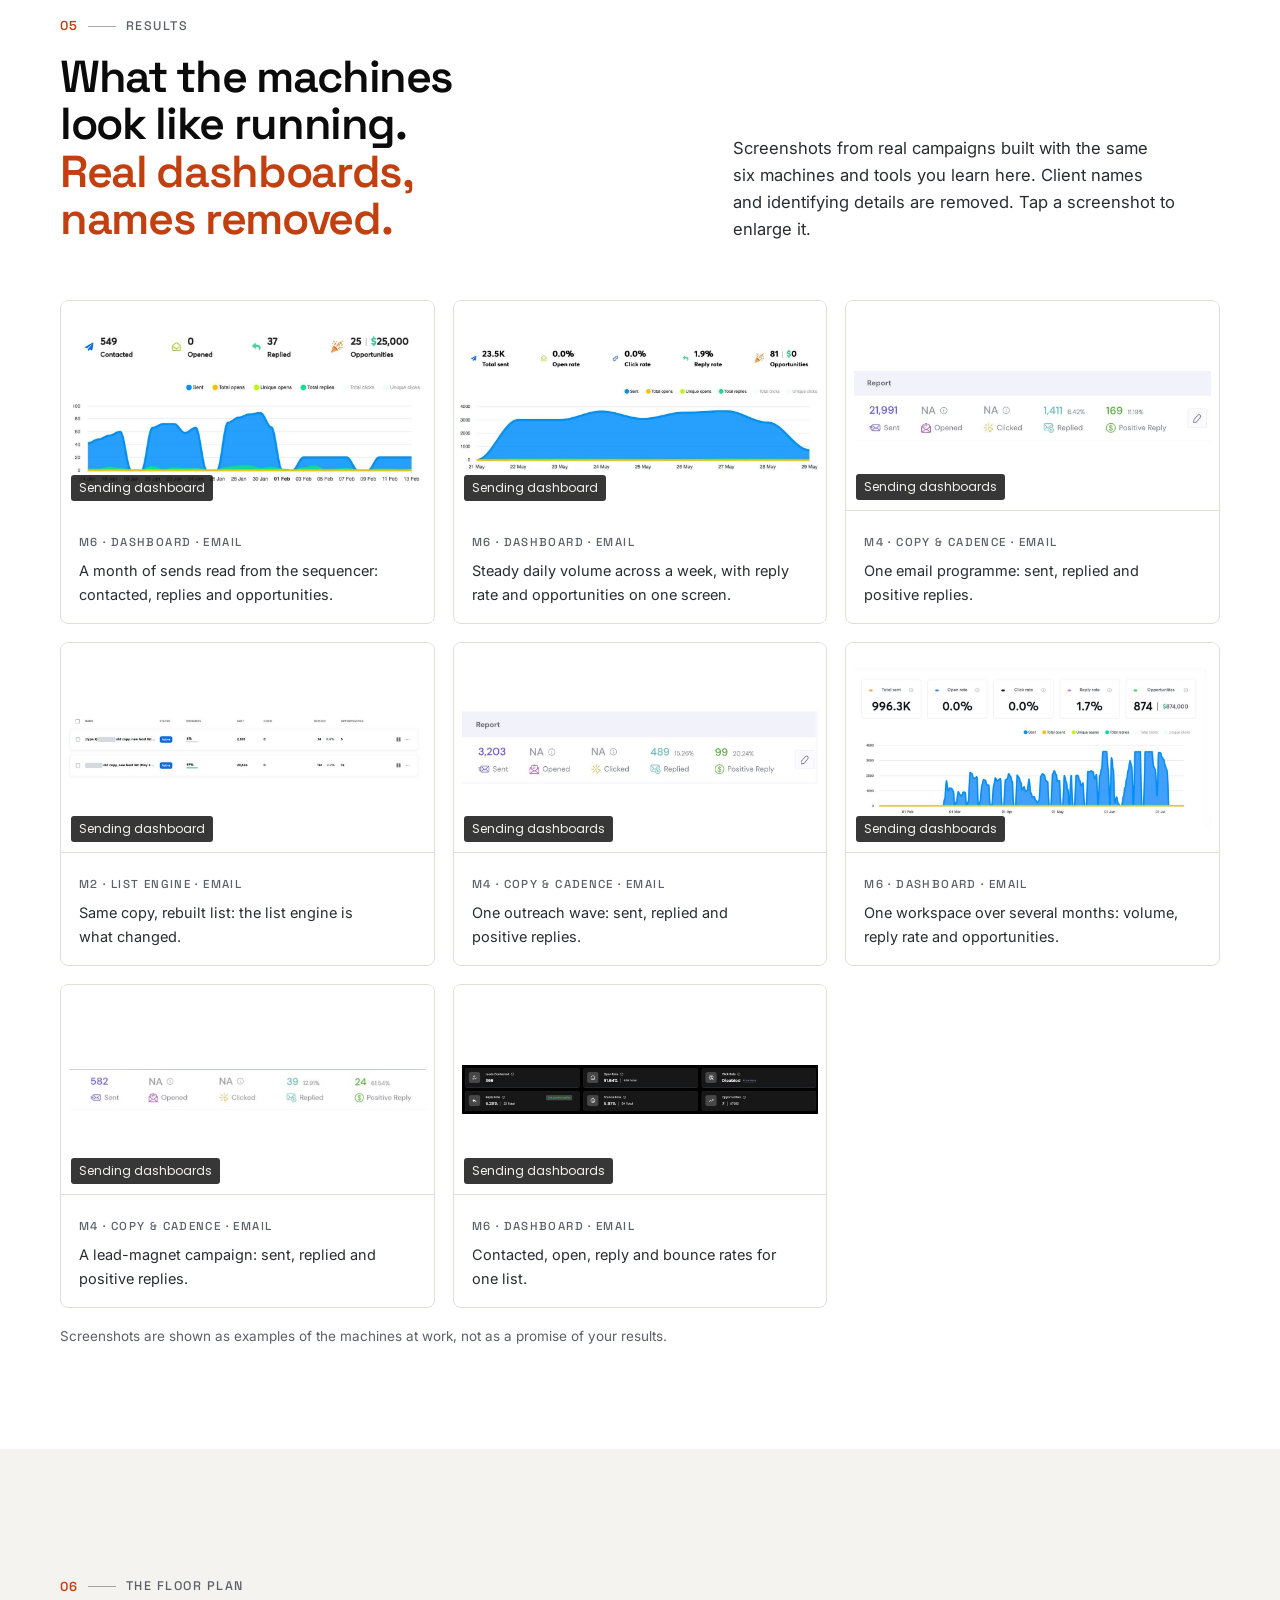
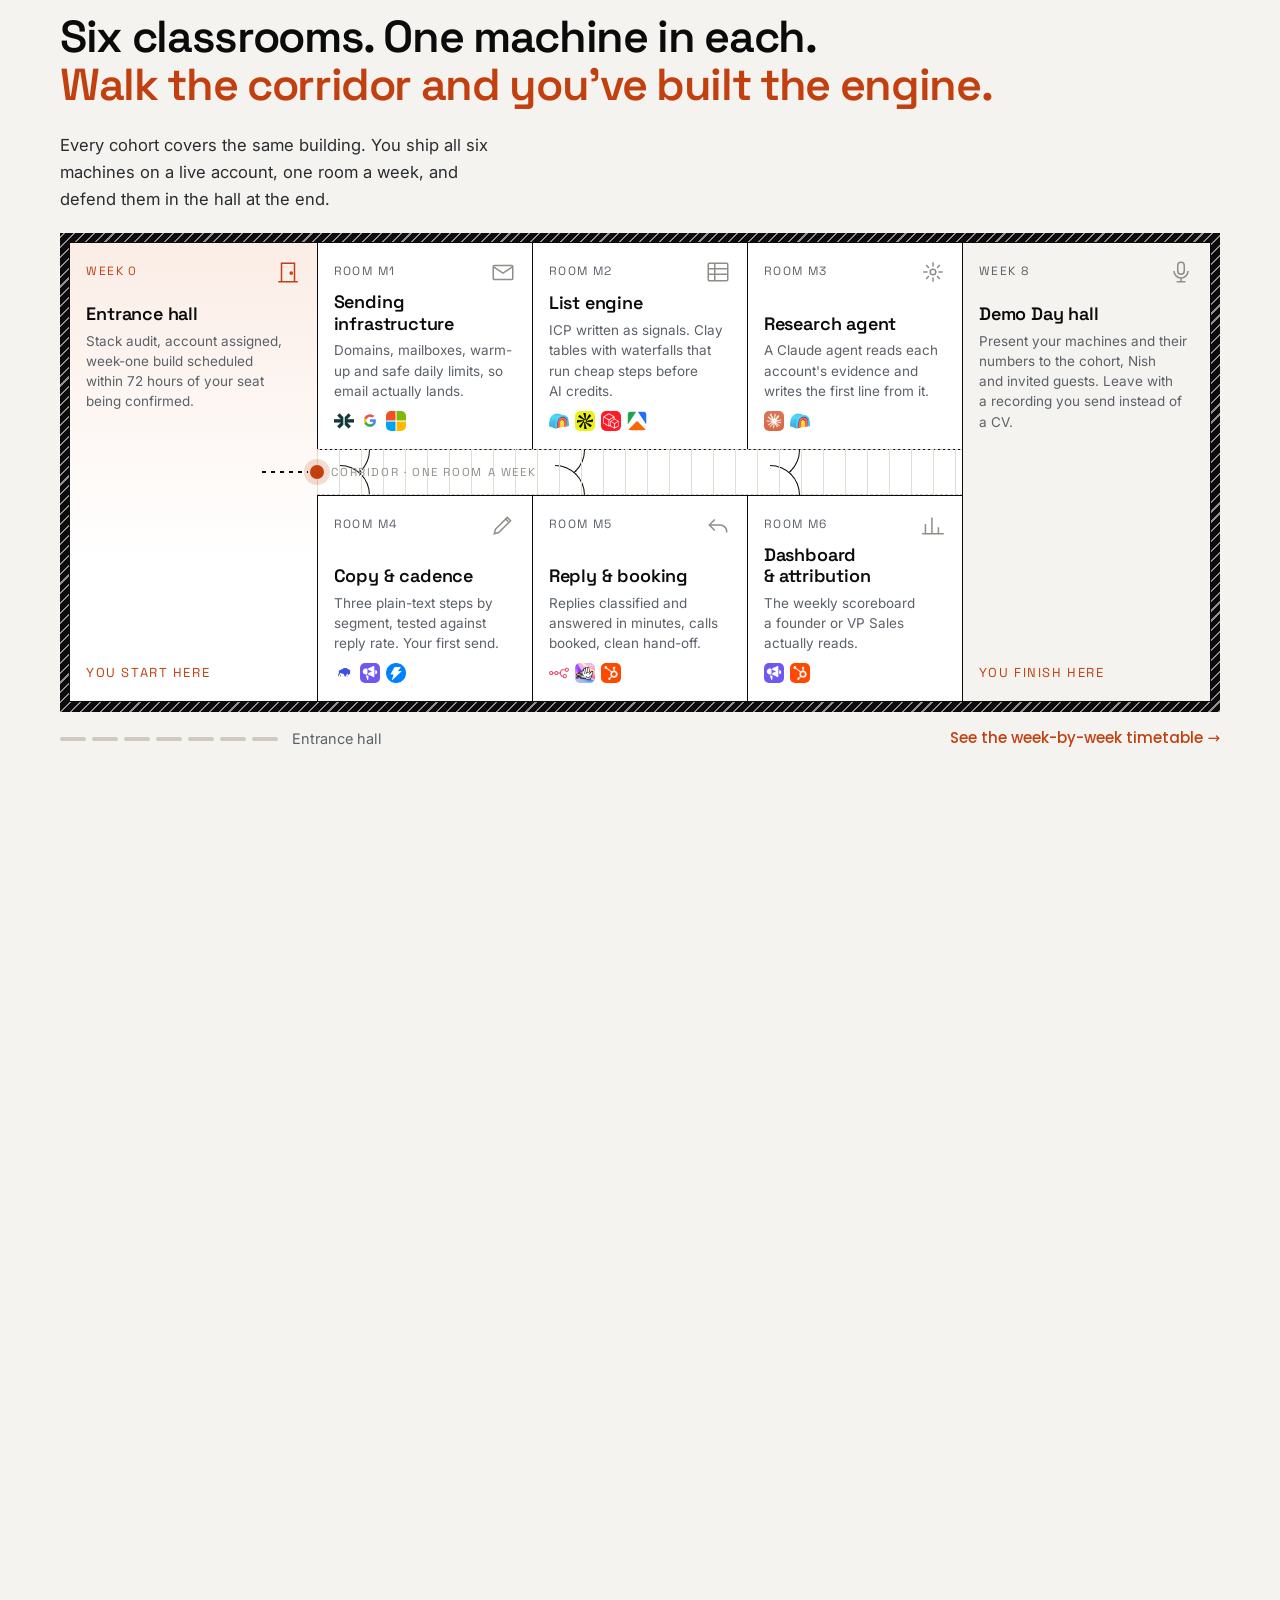
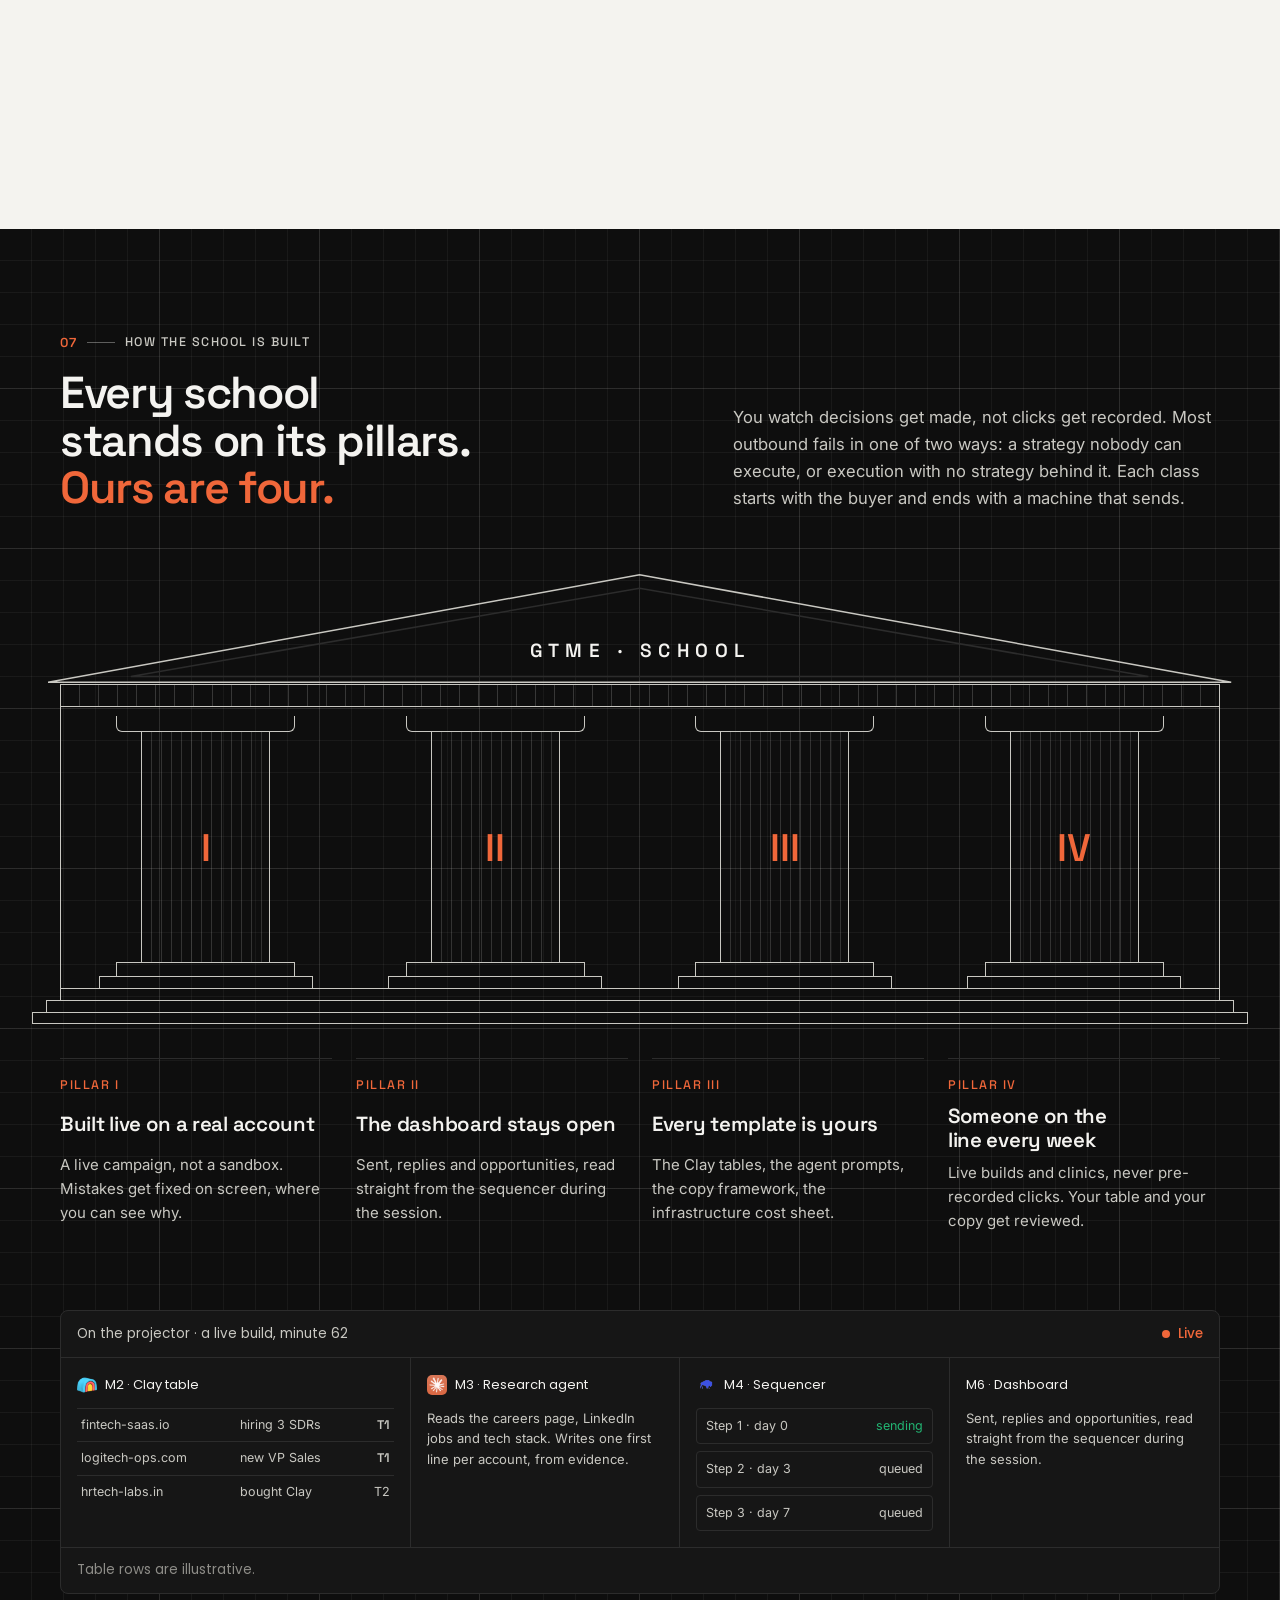
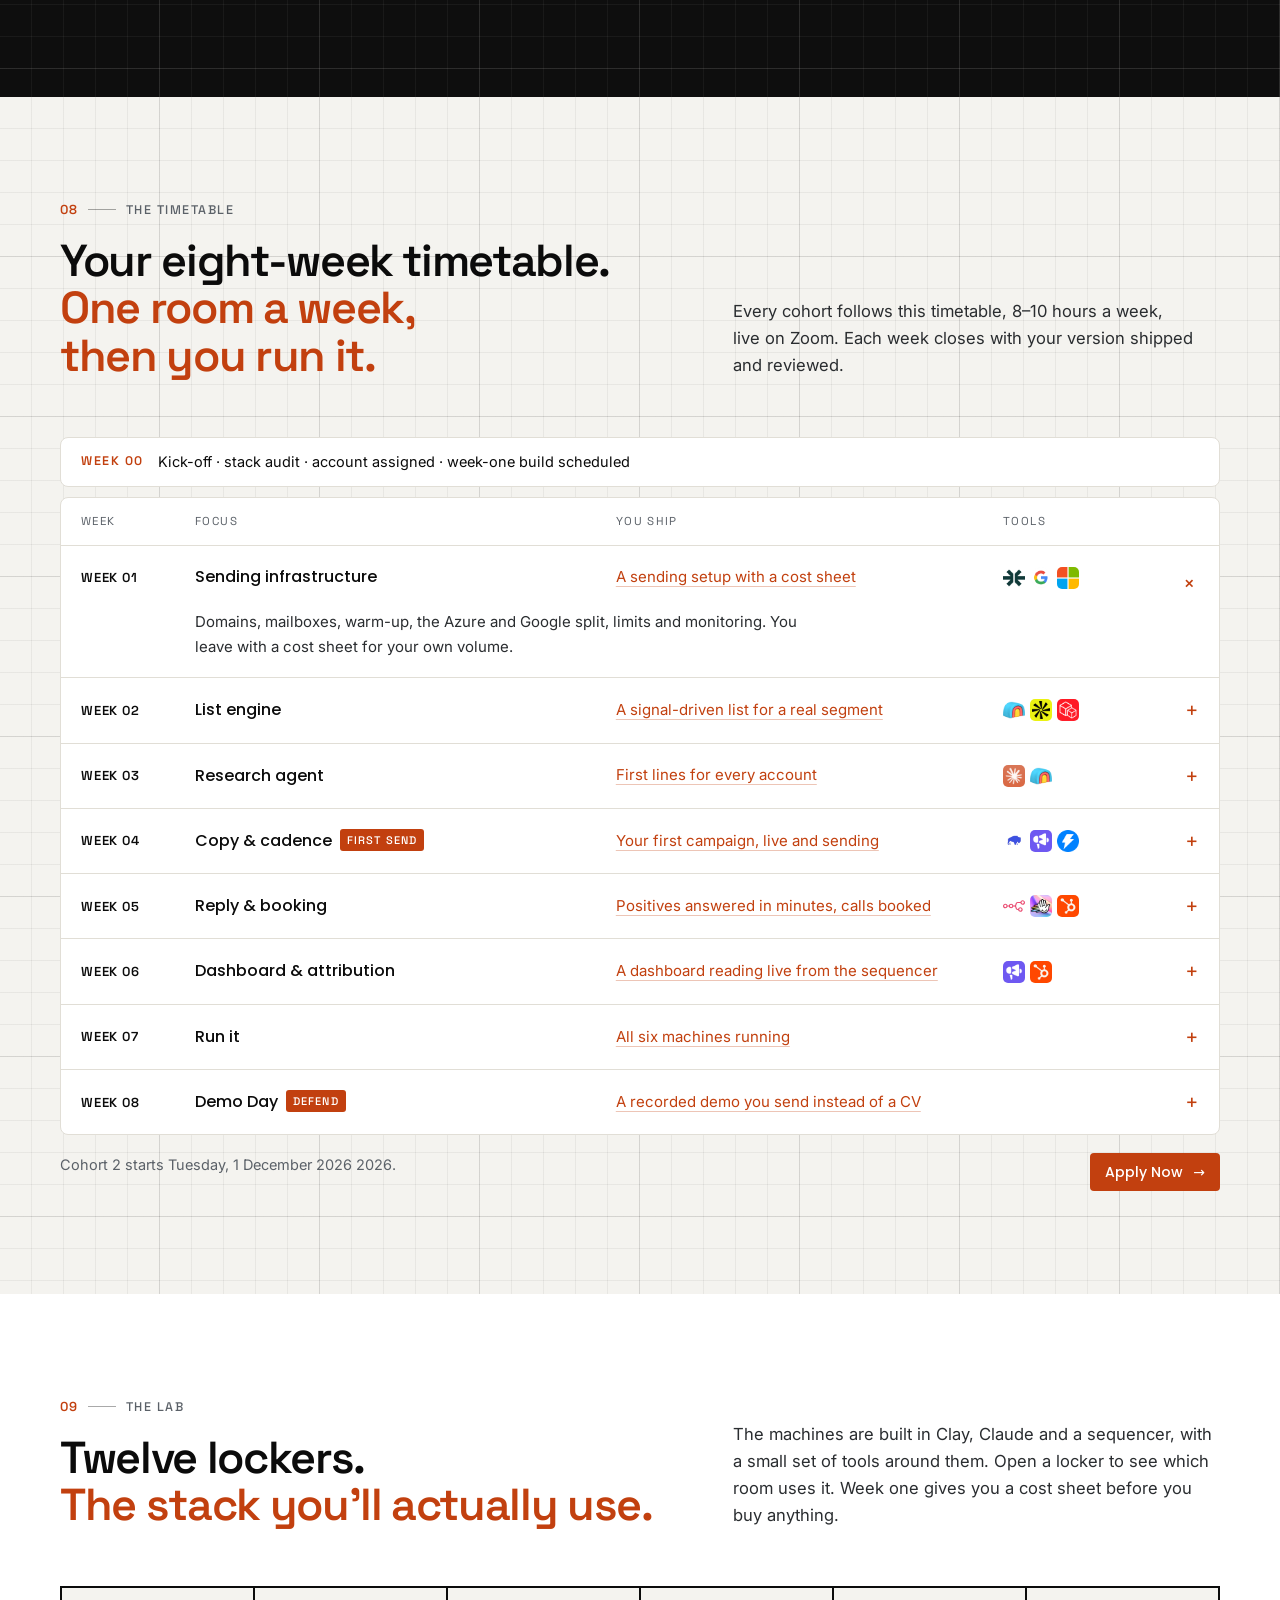
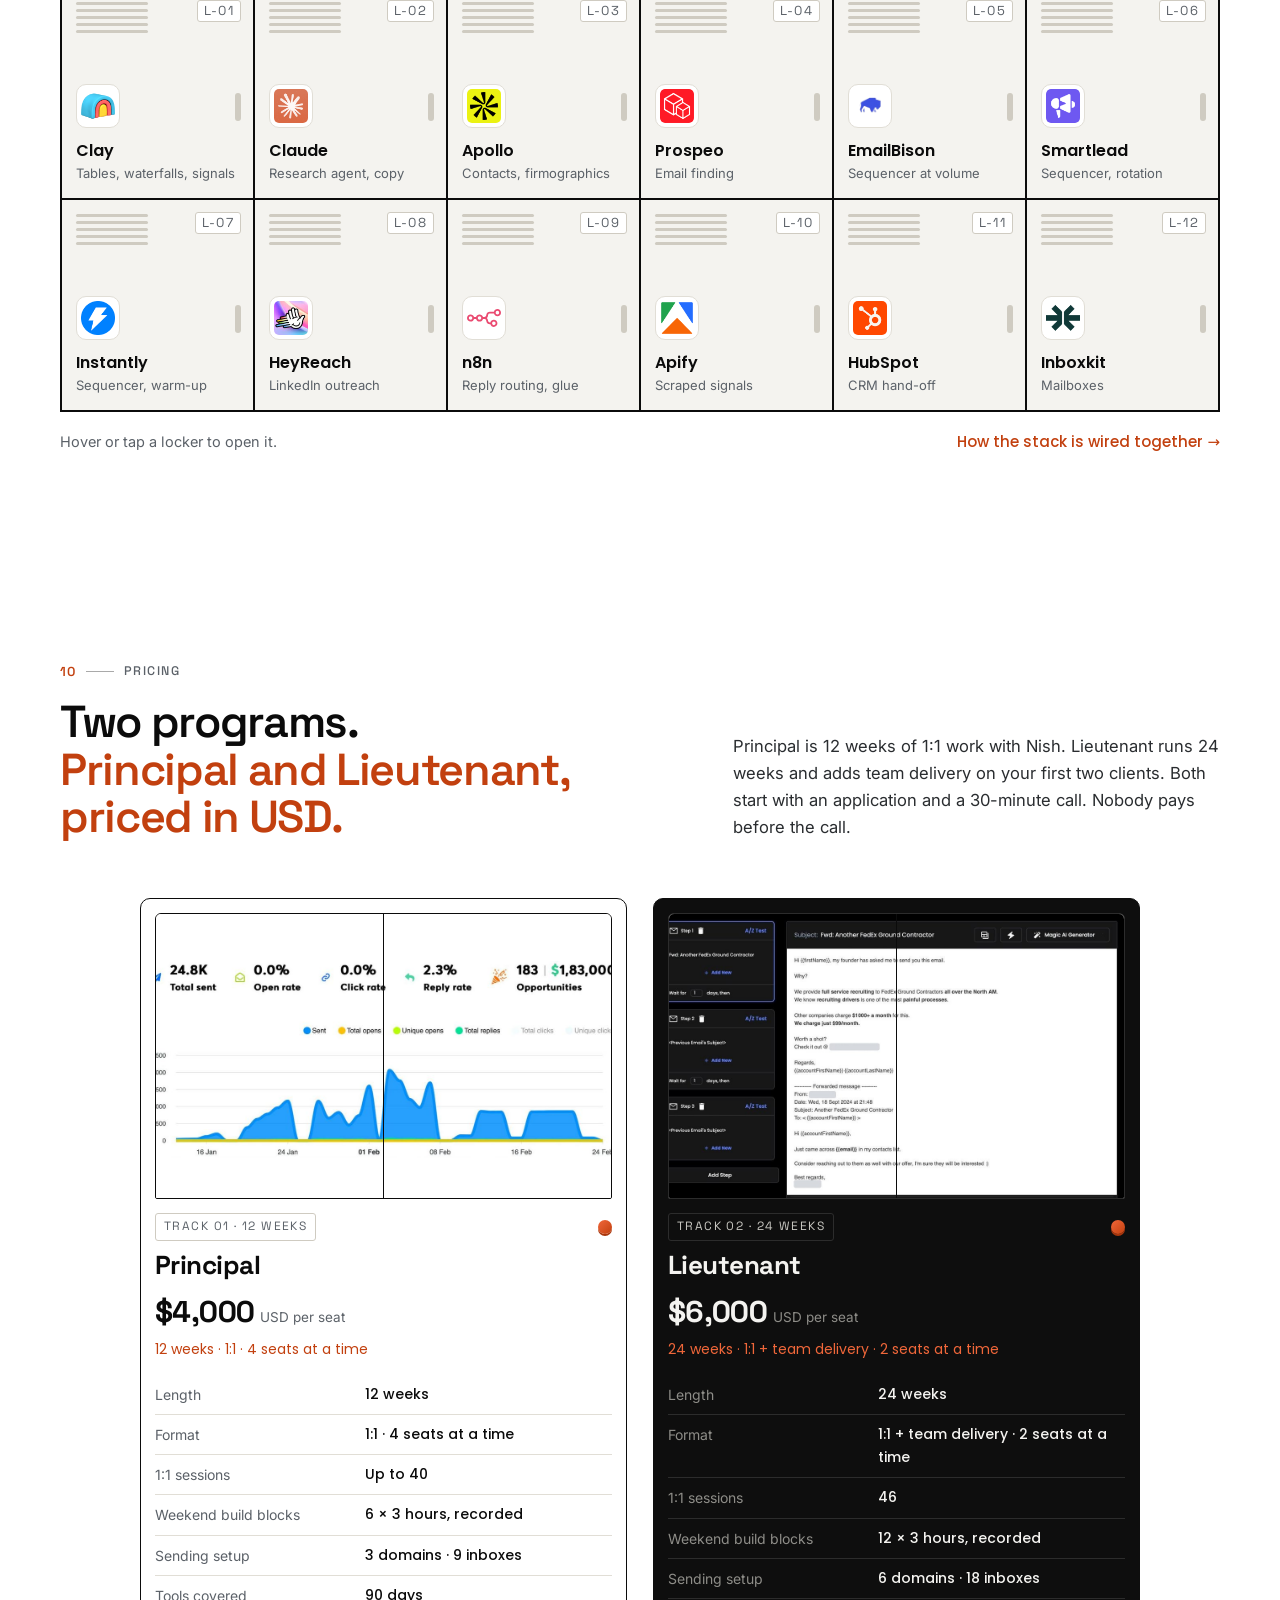
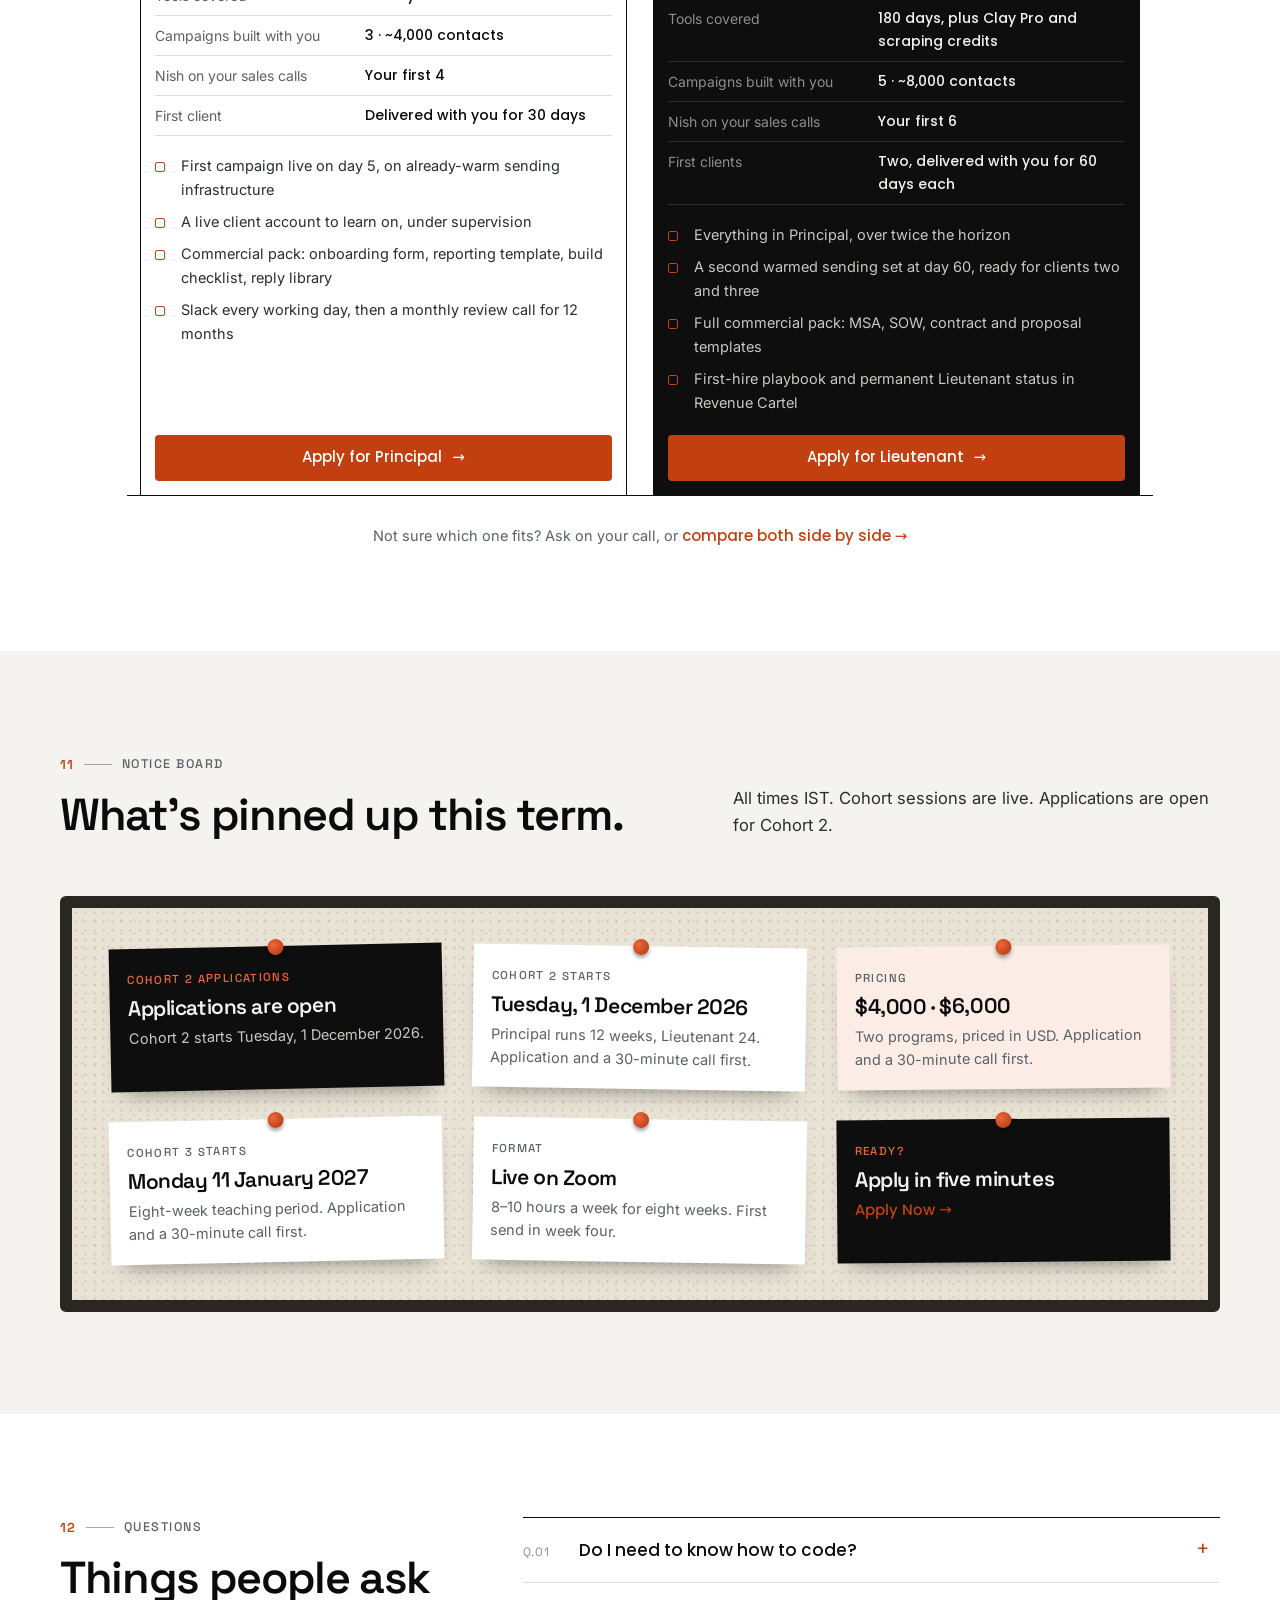
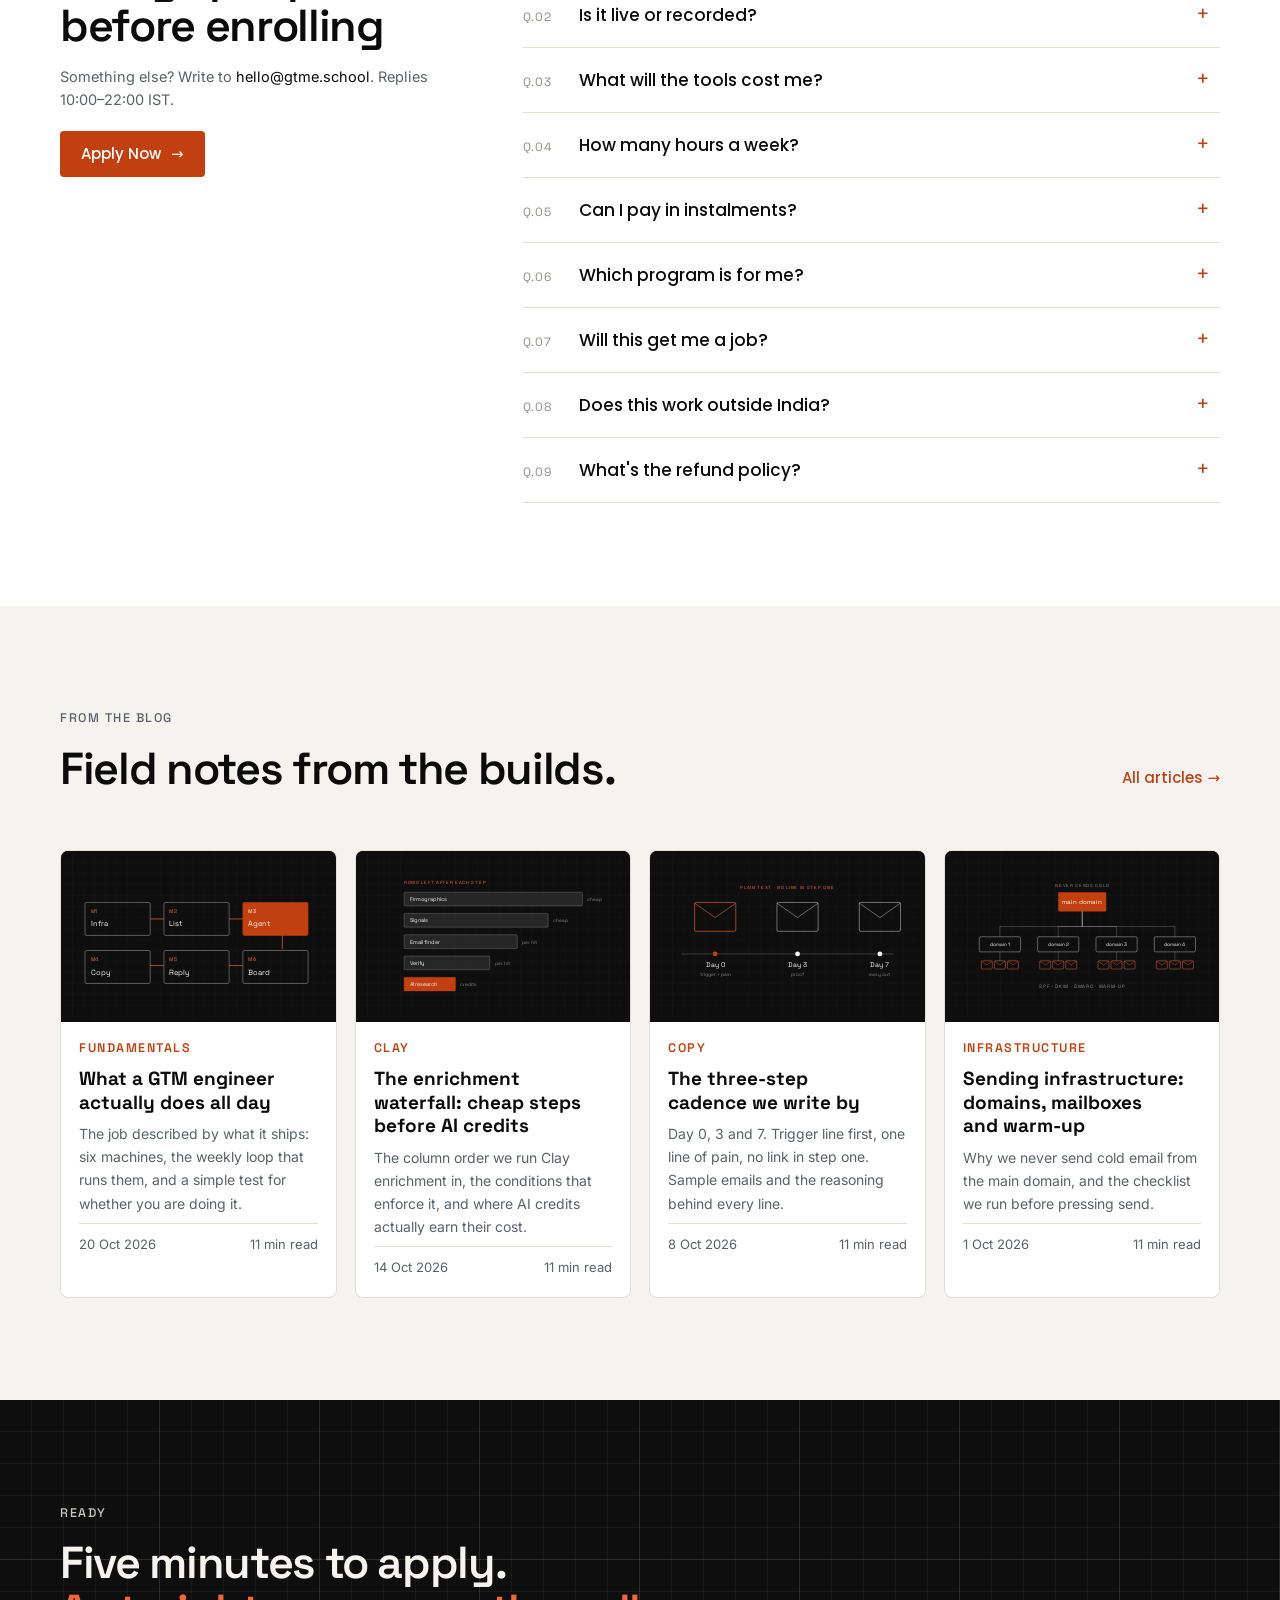
==== commit 18277322: "Update cohort dates and enrollment copy" ====
--- a/index.html
+++ b/index.html
@@ -1,4 +1,4 @@
-<!doctype html><html lang="en"><head><meta charset="utf-8"><meta name="viewport" content="width=device-width,initial-scale=1,viewport-fit=cover"><title>GTME.School</title><meta name="claude:viewport-fit-sides" content="cover"><meta name="description" content="Learn GTM engineering by building the machines behind modern outbound: data, enrichment, AI research, sequencing and reporting. Two programs: Principal ($4,000, 12 weeks) and Lieutenant ($6,000, 24 weeks)."><link rel="icon" href="favicon.svg"><link rel="preconnect" href="https://fonts.googleapis.com"><link rel="preconnect" href="https://fonts.gstatic.com" crossorigin><link rel="stylesheet" href="https://fonts.googleapis.com/css2?family=Inter:wght@400;500;600&family=Poppins:wght@400;500;600&family=Space+Grotesk:wght@400;500;600;700&display=swap"><link rel="stylesheet" href="assets/site.css"></head><body><div class="bell"><div class="wrap"><span class="dot" aria-hidden="true"></span><span>Cohort 2 starts <b>Tue 1 Dec</b> · enrolment closes Fri 13 Nov · <b data-deadline="2026-11-13T23:59:00+05:30">21 days left</b></span><a href="pricing.html#apply">Apply now →</a></div></div>
+<!doctype html><html lang="en"><head><meta charset="utf-8"><meta name="viewport" content="width=device-width,initial-scale=1,viewport-fit=cover"><title>GTME.School</title><meta name="claude:viewport-fit-sides" content="cover"><meta name="description" content="Learn GTM engineering by building the machines behind modern outbound: data, enrichment, AI research, sequencing and reporting. Two programs: Principal ($4,000, 12 weeks) and Lieutenant ($6,000, 24 weeks)."><link rel="icon" href="favicon.svg"><link rel="preconnect" href="https://fonts.googleapis.com"><link rel="preconnect" href="https://fonts.gstatic.com" crossorigin><link rel="stylesheet" href="https://fonts.googleapis.com/css2?family=Inter:wght@400;500;600&family=Poppins:wght@400;500;600&family=Space+Grotesk:wght@400;500;600;700&display=swap"><link rel="stylesheet" href="assets/site.css"></head><body><div class="bell"><div class="wrap"><span class="dot" aria-hidden="true"></span><span>Cohort 2 starts Tuesday, 1 December 2026. Applications are open.</span><a href="pricing.html#apply">Apply now →</a></div></div>
 <header class="hdr"><div class="wrap"><a class="brand " href="index.html" aria-label="GTME.School home"><svg viewBox="0 0 32 32" aria-hidden="true"><rect width="32" height="32" rx="6" fill="#0B0B0B"/><path d="M5.5 13.2 16 6l10.5 7.2z" fill="#C2400F"/><rect x="8" y="15" width="2.8" height="9" fill="#F4F3F0"/><rect x="14.6" y="15" width="2.8" height="9" fill="#F4F3F0"/><rect x="21.2" y="15" width="2.8" height="9" fill="#F4F3F0"/><rect x="5.5" y="25" width="21" height="2.2" fill="#F4F3F0"/></svg><span>GTME<span class="dotsch">.</span>School</span></a>
 <nav class="nav" aria-label="Main">
 <a href="index.html#plan">Curriculum</a><a href="tools.html">Tool stack</a><a href="pricing.html">Pricing</a><a href="index.html#results">Results</a><a href="blog.html">Blog</a></nav>
@@ -13,7 +13,7 @@
 <h1 class="h1">Learn GTM engineering by <span class="em">building the engine yourself.</span></h1>
 <p class="lede">GTM engineering is building the systems that find, research and reach a company's buyers. Over eight live weeks you learn the six machines behind modern outbound, from sending infrastructure and Clay tables to an AI research agent, a sequencer and a dashboard, and you build each one yourself on a live account. For SDRs, founders, freelancers and operators.</p>
 <div class="ctas"><a class="btn btn-ember" href="pricing.html#apply">Apply Now <span class="arr" aria-hidden="true">→</span></a><a class="btn btn-line" href="#plan">See what you'll build</a></div>
-<div class="facts"><div><span class="label">Cohort 2</span><span class="v">Tue 1 Dec</span></div><div><span class="label">Format</span><span class="v">Live on Zoom</span></div><div><span class="label">Length</span><span class="v">12 or 24 weeks</span></div><div><span class="label">Taught by</span><span class="v">Nish Agarwal</span></div></div>
+<div class="facts"><div><span class="label">Cohort 2</span><span class="v">Tuesday, 1 December 2026</span></div><div><span class="label">Format</span><span class="v">Live on Zoom</span></div><div><span class="label">Length</span><span class="v">12 or 24 weeks</span></div><div><span class="label">Taught by</span><span class="v">Nish Agarwal</span></div></div>
 </div>
 <div class="rv d1" style="position:relative"><div class="board"><div class="board-in"><svg viewBox="0 0 600 430" role="img" aria-label="Chalkboard diagram of the outbound engine: ICP as signals, Clay table, research agent, three-step copy, sequencer, replies, and a dashboard reading sent, replies and opportunities."><path class="chalk-s draw" data-d="0.25" pathLength="1" d="M36 78h160v64h-160z"/><g class="fadein" data-d="0.60"><text class="chalk-t" x="48" y="98" font-size="10.5" letter-spacing="1.6" style="fill:var(--flame)">M2</text><text class="chalk-t" x="48" y="118" font-size="15.5" font-weight="600">ICP as signals</text><text class="chalk-t" x="48" y="134" font-size="11" style="fill:var(--chalk-dim)">hiring 3 SDRs</text></g><path class="chalk-s draw" data-d="0.57" pathLength="1" d="M220 78h160v64h-160z"/><g class="fadein" data-d="0.92"><text class="chalk-t" x="232" y="98" font-size="10.5" letter-spacing="1.6" style="fill:var(--flame)">M2</text><text class="chalk-t" x="232" y="118" font-size="15.5" font-weight="600">Clay table</text><text class="chalk-t" x="232" y="134" font-size="11" style="fill:var(--chalk-dim)">waterfall · cheap first</text></g><path class="chalk-s draw" data-d="0.89" pathLength="1" d="M404 78h160v64h-160z"/><g class="fadein" data-d="1.24"><text class="chalk-t" x="416" y="98" font-size="10.5" letter-spacing="1.6" style="fill:var(--flame)">M3</text><text class="chalk-t" x="416" y="118" font-size="15.5" font-weight="600">Research agent</text><text class="chalk-t" x="416" y="134" font-size="11" style="fill:var(--chalk-dim)">first line from evidence</text></g><path class="chalk-s draw" data-d="1.21" pathLength="1" d="M404 196h160v64h-160z"/><g class="fadein" data-d="1.56"><text class="chalk-t" x="416" y="216" font-size="10.5" letter-spacing="1.6" style="fill:var(--flame)">M4</text><text class="chalk-t" x="416" y="236" font-size="15.5" font-weight="600">Copy · 3 steps</text><text class="chalk-t" x="416" y="252" font-size="11" style="fill:var(--chalk-dim)">day 0 · 3 · 7</text></g><path class="chalk-s draw" data-d="1.53" pathLength="1" d="M220 196h160v64h-160z"/><g class="fadein" data-d="1.88"><text class="chalk-t" x="232" y="216" font-size="10.5" letter-spacing="1.6" style="fill:var(--flame)">M4</text><text class="chalk-t" x="232" y="236" font-size="15.5" font-weight="600">Sequencer</text><text class="chalk-t" x="232" y="252" font-size="11" style="fill:var(--chalk-dim)">EmailBison · Smartlead</text></g><path class="chalk-s draw" data-d="1.85" pathLength="1" d="M36 196h160v64h-160z"/><g class="fadein" data-d="2.20"><text class="chalk-t" x="48" y="216" font-size="10.5" letter-spacing="1.6" style="fill:var(--flame)">M5</text><text class="chalk-t" x="48" y="236" font-size="15.5" font-weight="600">Replies</text><text class="chalk-t" x="48" y="252" font-size="11" style="fill:var(--chalk-dim)">answered in minutes</text></g><path class="chalk-s draw" data-d="0.55" pathLength="1" d="M196 110h24"/><path class="chalk-s draw" data-d="0.75" pathLength="1" d="M214 105l6 5-6 5"/><path class="chalk-s draw" data-d="0.87" pathLength="1" d="M380 110h24"/><path class="chalk-s draw" data-d="1.07" pathLength="1" d="M398 105l6 5-6 5"/><path class="chalk-s draw" data-d="1.19" pathLength="1" d="M484 142v54"/><path class="chalk-s draw" data-d="1.39" pathLength="1" d="M479 190l5 6 5-6"/><path class="chalk-s draw" data-d="1.51" pathLength="1" d="M404 228h-24"/><path class="chalk-s draw" data-d="1.71" pathLength="1" d="M386 223l-6 5 6 5"/><path class="chalk-s draw" data-d="1.83" pathLength="1" d="M220 228h-24"/><path class="chalk-s draw" data-d="2.03" pathLength="1" d="M202 223l-6 5 6 5"/><path class="chalk-s draw" data-d="2.15" pathLength="1" d="M116 260v50"/><path class="chalk-s draw" data-d="2.35" pathLength="1" d="M111 304l5 6 5-6"/><path class="chalk-s draw" data-d="2.37" pathLength="1" d="M36 310h528v100h-528z"/><path class="chalk-e draw" data-d="2.77" pathLength="1" d="M300 396v-22" style="stroke-width:9;stroke-linecap:butt;opacity:0.45"/><path class="chalk-e draw" data-d="2.85" pathLength="1" d="M330 396v-34" style="stroke-width:9;stroke-linecap:butt;opacity:0.52"/><path class="chalk-e draw" data-d="2.93" pathLength="1" d="M360 396v-28" style="stroke-width:9;stroke-linecap:butt;opacity:0.59"/><path class="chalk-e draw" data-d="3.01" pathLength="1" d="M390 396v-46" style="stroke-width:9;stroke-linecap:butt;opacity:0.66"/><path class="chalk-e draw" data-d="3.09" pathLength="1" d="M420 396v-40" style="stroke-width:9;stroke-linecap:butt;opacity:0.73"/><path class="chalk-e draw" data-d="3.17" pathLength="1" d="M450 396v-58" style="stroke-width:9;stroke-linecap:butt;opacity:0.80"/><path class="chalk-e draw" data-d="3.25" pathLength="1" d="M480 396v-52" style="stroke-width:9;stroke-linecap:butt;opacity:0.87"/><path class="chalk-e draw" data-d="3.33" pathLength="1" d="M510 396v-70" style="stroke-width:9;stroke-linecap:butt;opacity:0.94"/><g class="fadein" data-d="2.67"><text class="chalk-t" x="48" y="332" font-size="10.5" letter-spacing="1.6" style="fill:var(--flame)">M6 · DASHBOARD</text><text class="chalk-t" x="48" y="362" font-size="17" font-weight="600">Sent · replies · opps</text><text class="chalk-t" x="48" y="384" font-size="11" style="fill:var(--chalk-dim)">read live from the sequencer</text></g><path class="chalk-e draw" data-d="1.15" pathLength="1" d="M414 150c30 5 60-4 92 2s40-2 50 1"/><g class="fadein" data-d="0"><text class="chalk-t" x="36" y="40" font-size="11" letter-spacing="2.2" style="fill:var(--chalk-dim)">TODAY'S BUILD · THE OUTBOUND ENGINE</text><text class="chalk-t" x="564" y="40" font-size="11" letter-spacing="2" text-anchor="end" style="fill:var(--flame)">LIVE · REAL ACCOUNT</text></g><circle cx="556" cy="36" r="0" /></svg></div><div class="tray" aria-hidden="true"><i></i><i></i><i></i></div><div class="toast t1 fadein" data-d="2.6"><img src="assets/logos/smartlead.png" alt="" class="" loading="lazy" decoding="async" width="28" height="28"><div><b>New positive reply</b>“Yes, worth a chat next week.”<div class="m">fintech-saas.io · example reply</div></div></div></div></div>
 </div></section>
@@ -30,7 +30,7 @@
 <div class="sec-head"><div><div class="kick"><span class="no">03</span><span class="rule"></span><span class="label">From the classroom</span></div><h2 class="h2">Recorded on the calls.<span class="line2">In their own words.</span></h2></div>
 <p class="lede">Four people who built with Nish, recorded at the end of their sessions. Quotes are lightly edited from the recordings; press play to hear them in full.</p></div>
 <div class="vids"><article class="vcard rv d0"><div class="screen" data-src="assets/video/ayush.mp4" data-poster="assets/video/ayush-poster.jpg"><img src="assets/video/ayush-poster.jpg" alt="Video call recording with Ayush and Nish" loading="lazy" decoding="async"><span class="dur">3:10</span><button class="play" type="button" aria-label="Play Ayush's testimonial"><i><svg viewBox="0 0 24 24"><path d="M6 4l14 8-14 8z"/></svg></i></button></div><div class="bd"><blockquote>I sent about 10,000 emails and got quite good results. The money I invested, I have already made back in a few weeks' time.</blockquote><p class="small">He used Prospeo for leads, EmailBison to send and Inboxkit for mailboxes. He covers what the tools exist for, and how to get the most out of them.</p><div class="vby"><b>Ayush</b><span>CosmoQuick · Revenue Cartel community</span></div></div></article><article class="vcard rv d1"><div class="screen" data-src="assets/video/kushagra.mp4" data-poster="assets/video/kushagra-poster.jpg"><img src="assets/video/kushagra-poster.jpg" alt="Video call recording with Kushagra and Nish" loading="lazy" decoding="async"><span class="dur">5:59</span><button class="play" type="button" aria-label="Play Kushagra's testimonial"><i><svg viewBox="0 0 24 24"><path d="M6 4l14 8-14 8z"/></svg></i></button></div><div class="bd"><blockquote>I didn't even know how to buy a domain or how to connect it. Right now I just launched a campaign by myself.</blockquote><p class="small">He'd bought around 30 courses before. His words on the difference: this is your problem, this is the solution, apply it and see the result.</p><div class="vby"><b>Kushagra</b><span>Revenue Cartel community</span></div></div></article><article class="vcard rv d2"><div class="screen" data-src="assets/video/varun.mp4" data-poster="assets/video/varun-poster.jpg"><img src="assets/video/varun-poster.jpg" alt="Video call recording with Varun and Nish" loading="lazy" decoding="async"><span class="dur">1:42</span><button class="play" type="button" aria-label="Play Varun's testimonial"><i><svg viewBox="0 0 24 24"><path d="M6 4l14 8-14 8z"/></svg></i></button></div><div class="bd"><blockquote>I had zero confidence in this thing. Why would anyone reply, I used to think. Now I have a very positive outlook. People need it, and they are going to reply.</blockquote><p class="small">On the call right after his first replies came in.</p><div class="vby"><b>Varun</b><span>GTME.School 1:1 mentorship with Nish</span></div></div></article><article class="vcard rv d3"><div class="screen" data-src="assets/video/vera.mp4" data-poster="assets/video/vera-poster.jpg"><img src="assets/video/vera-poster.jpg" alt="Video call recording with Vera Maslova and Nish" loading="lazy" decoding="async"><span class="dur">1:26</span><button class="play" type="button" aria-label="Play Vera Maslova's testimonial"><i><svg viewBox="0 0 24 24"><path d="M6 4l14 8-14 8z"/></svg></i></button></div><div class="bd"><blockquote>It's above my expectations. That's exactly everything that I wanted to do. We met on Friday, and we launched a campaign.</blockquote><p class="small">Not technical when she started; wanted to learn to automate the whole thing.</p><div class="vby"><b>Vera Maslova</b><span>Private GTM coaching with Nish</span></div></div></article></div>
-<div class="sec-cta"><p>Cohort 2 starts Tue 1 Dec. Application and a 30-minute call first.</p><a class="btn btn-ember" href="pricing.html#apply">Apply Now <span class="arr" aria-hidden="true">→</span></a></div>
+<div class="sec-cta"><p>Cohort 2 starts Tuesday, 1 December 2026. Application and a 30-minute call first.</p><a class="btn btn-ember" href="pricing.html#apply">Apply Now <span class="arr" aria-hidden="true">→</span></a></div>
 </div></section><section class="sec blueprint" id="faculty"><div class="wrap fac">
 <div class="rv"><div class="lanyard"><div class="strap" aria-hidden="true"></div><div class="clip" aria-hidden="true"></div><div class="idcard"><div class="top"><a class="brand " href="index.html" aria-label="GTME.School home"><svg viewBox="0 0 32 32" aria-hidden="true"><rect width="32" height="32" rx="6" fill="#0B0B0B"/><path d="M5.5 13.2 16 6l10.5 7.2z" fill="#C2400F"/><rect x="8" y="15" width="2.8" height="9" fill="#F4F3F0"/><rect x="14.6" y="15" width="2.8" height="9" fill="#F4F3F0"/><rect x="21.2" y="15" width="2.8" height="9" fill="#F4F3F0"/><rect x="5.5" y="25" width="21" height="2.2" fill="#F4F3F0"/></svg><span>GTME<span class="dotsch">.</span>School</span></a><span>Faculty</span></div><div class="ph"><img src="assets/img/nish.jpg" alt="Nishkarsh Agarwal, head of GTME.School"></div><div class="nm"><b>Nishkarsh Agarwal</b><span>Head of School · GTME.School</span><div class="bar-code" aria-hidden="true"></div></div></div></div></div>
 <div class="rv d1"><div class="kick"><span class="no">04</span><span class="rule"></span><span class="label">Who teaches</span></div><h2 class="h2">An operator who still runs campaigns every week.<span class="line2">Not a course creator.</span></h2>
@@ -70,7 +70,7 @@
 <p class="lede">Every cohort follows this timetable, 8–10 hours a week, live on Zoom. Each week closes with your version shipped and reviewed.</p></div>
 <div class="tt-kick rv"><span class="label"><b>Week 00</b></span><span>Kick-off · stack audit · account assigned · week-one build scheduled</span></div>
 <div class="ttable rv"><div class="tt-head"><span>Week</span><span>Focus</span><span>You ship</span><span>Tools</span><span></span></div><details class="tt-row" open><summary><span class="wk">WEEK 01</span><span class="fo">Sending infrastructure</span><span class="sh">A sending setup with a cost sheet</span><span class="tl"><img src="assets/logos/inboxkit.png" alt="Inboxkit" class="" loading="lazy" decoding="async" width="28" height="28"><img src="assets/logos/google.png" alt="Google Workspace" class="" loading="lazy" decoding="async" width="28" height="28"><img src="assets/logos/microsoft.png" alt="Microsoft 365" class="" loading="lazy" decoding="async" width="28" height="28"></span><span class="pl" aria-hidden="true">+</span></summary><div class="body">Domains, mailboxes, warm-up, the Azure and Google split, limits and monitoring. You leave with a cost sheet for your own volume.</div></details><details class="tt-row"><summary><span class="wk">WEEK 02</span><span class="fo">List engine</span><span class="sh">A signal-driven list for a real segment</span><span class="tl"><img src="assets/logos/clay.png" alt="Clay" class="" loading="lazy" decoding="async" width="28" height="28"><img src="assets/logos/apollo.png" alt="Apollo" class="" loading="lazy" decoding="async" width="28" height="28"><img src="assets/logos/prospeo.png" alt="Prospeo" class="" loading="lazy" decoding="async" width="28" height="28"></span><span class="pl" aria-hidden="true">+</span></summary><div class="body">ICP as signals, Clay tables, enrichment waterfalls, credit discipline. Credits counted before anything runs.</div></details><details class="tt-row"><summary><span class="wk">WEEK 03</span><span class="fo">Research agent</span><span class="sh">First lines for every account</span><span class="tl"><img src="assets/logos/claude.png" alt="Claude" class="" loading="lazy" decoding="async" width="28" height="28"><img src="assets/logos/clay.png" alt="Clay" class="" loading="lazy" decoding="async" width="28" height="28"></span><span class="pl" aria-hidden="true">+</span></summary><div class="body">A Claude agent that reads each account's evidence and writes the first line. Output reviewed line by line.</div></details><details class="tt-row"><summary><span class="wk">WEEK 04</span><span class="fo">Copy & cadence<span class="flag">First send</span></span><span class="sh">Your first campaign, live and sending</span><span class="tl"><img src="assets/logos/emailbison.png" alt="EmailBison" class="" loading="lazy" decoding="async" width="28" height="28"><img src="assets/logos/smartlead.png" alt="Smartlead" class="" loading="lazy" decoding="async" width="28" height="28"><img src="assets/logos/instantly.png" alt="Instantly" class="" loading="lazy" decoding="async" width="28" height="28"></span><span class="pl" aria-hidden="true">+</span></summary><div class="body">Three-step sequences by segment, tested against reply rate. Your first campaign goes out this week.</div></details><details class="tt-row"><summary><span class="wk">WEEK 05</span><span class="fo">Reply & booking</span><span class="sh">Positives answered in minutes, calls booked</span><span class="tl"><img src="assets/logos/n8n.svg" alt="n8n" class="" loading="lazy" decoding="async" width="28" height="28"><img src="assets/logos/heyreach.png" alt="HeyReach" class="" loading="lazy" decoding="async" width="28" height="28"><img src="assets/logos/hubspot.png" alt="HubSpot" class="" loading="lazy" decoding="async" width="28" height="28"></span><span class="pl" aria-hidden="true">+</span></summary><div class="body">Reply classification, AI first response, human hand-off, speed rules.</div></details><details class="tt-row"><summary><span class="wk">WEEK 06</span><span class="fo">Dashboard & attribution</span><span class="sh">A dashboard reading live from the sequencer</span><span class="tl"><img src="assets/logos/smartlead.png" alt="Smartlead" class="" loading="lazy" decoding="async" width="28" height="28"><img src="assets/logos/hubspot.png" alt="HubSpot" class="" loading="lazy" decoding="async" width="28" height="28"></span><span class="pl" aria-hidden="true">+</span></summary><div class="body">What to count, what to cut, and the weekly scoreboard a buyer reads.</div></details><details class="tt-row"><summary><span class="wk">WEEK 07</span><span class="fo">Run it</span><span class="sh">All six machines running</span><span class="tl"></span><span class="pl" aria-hidden="true">+</span></summary><div class="body">Optimisation from the numbers: new segments, new angles, what to kill.</div></details><details class="tt-row"><summary><span class="wk">WEEK 08</span><span class="fo">Demo Day<span class="flag">Defend</span></span><span class="sh">A recorded demo you send instead of a CV</span><span class="tl"></span><span class="pl" aria-hidden="true">+</span></summary><div class="body">Present your machines and their numbers to the cohort, Nish and invited guests.</div></details></div>
-<div style="display:flex;justify-content:space-between;gap:16px;flex-wrap:wrap;margin-top:18px"><span class="small">Cohort 2 starts Tue 1 Dec 2026.</span><a class="btn btn-ember btn-sm" href="pricing.html#apply">Apply Now <span class="arr" aria-hidden="true">→</span></a></div>
+<div style="display:flex;justify-content:space-between;gap:16px;flex-wrap:wrap;margin-top:18px"><span class="small">Cohort 2 starts Tuesday, 1 December 2026 2026.</span><a class="btn btn-ember btn-sm" href="pricing.html#apply">Apply Now <span class="arr" aria-hidden="true">→</span></a></div>
 </div></section><section class="sec" id="lab"><div class="wrap">
 <div class="sec-head"><div><div class="kick"><span class="no">09</span><span class="rule"></span><span class="label">The lab</span></div><h2 class="h2">Twelve lockers.<span class="line2">The stack you'll actually use.</span></h2></div>
 <p class="lede">The machines are built in Clay, Claude and a sequencer, with a small set of tools around them. Open a locker to see which room uses it. Week one gives you a cost sheet before you buy anything.</p></div>
@@ -85,19 +85,19 @@
 </div>
 <p class="small" style="margin-top:28px">Not sure which one fits? Ask on your call, or <a class="tlink" href="pricing.html">compare both side by side →</a></p>
 </div></section><section class="sec stone" id="dates"><div class="wrap">
-<div class="sec-head"><div><div class="kick"><span class="no">11</span><span class="rule"></span><span class="label">Notice board</span></div><h2 class="h2">What's pinned up this term.</h2></div><p class="lede">All times IST. Cohort sessions are live. The countdowns update on their own.</p></div>
+<div class="sec-head"><div><div class="kick"><span class="no">11</span><span class="rule"></span><span class="label">Notice board</span></div><h2 class="h2">What's pinned up this term.</h2></div><p class="lede">All times IST. Cohort sessions are live. Applications are open for Cohort 2.</p></div>
 <div class="board2 rv">
-<div class="pin dark"><span class="label">Cohort 2 · enrolment closes</span><b>Friday 13 November 2026</b><div class="cd tnum"><span data-deadline="2026-11-13T23:59:00+05:30" data-mode="num" data-past="0">21</span><small>days left</small></div></div>
-<div class="pin"><span class="label">Cohort 2 starts</span><b>Tuesday 1 December 2026</b><p class="small">Principal runs 12 weeks, Lieutenant 24. Application and a 30-minute call first.</p></div>
+<div class="pin dark"><span class="label">Cohort 2 applications</span><b>Applications are open</b><p class="small">Cohort 2 starts Tuesday, 1 December 2026.</p></div>
+<div class="pin"><span class="label">Cohort 2 starts</span><b>Tuesday, 1 December 2026</b><p class="small">Principal runs 12 weeks, Lieutenant 24. Application and a 30-minute call first.</p></div>
 <div class="pin peach"><span class="label">Pricing</span><b>$4,000 · $6,000</b><p class="small">Two programs, priced in USD. Application and a 30-minute call first.</p></div>
-<div class="pin"><span class="label">Cohort 3 starts</span><b>Monday 11 January 2027</b><p class="small">Eight weeks. Application and a 30-minute call first.</p></div>
+<div class="pin"><span class="label">Cohort 3 starts</span><b>Monday 11 January 2027</b><p class="small">Eight-week teaching period. Application and a 30-minute call first.</p></div>
 <div class="pin"><span class="label">Format</span><b>Live on Zoom</b><p class="small">8–10 hours a week for eight weeks. First send in week four.</p></div>
 <div class="pin dark"><span class="label">Ready?</span><b>Apply in five minutes</b><p class="small"><a class="tlink" href="pricing.html#apply">Apply Now →</a></p></div>
 </div></div></section><section class="sec" id="faq"><div class="wrap faq"><div><div class="kick"><span class="no">12</span><span class="rule"></span><span class="label">Questions</span></div><h2 class="h2">Things people ask before enrolling</h2><p class="small" style="margin-top:16px">Something else? Write to <span style="user-select:all;color:var(--ink)">hello@gtme.school</span>. Replies 10:00–22:00 IST.</p><a class="btn btn-ember" style="margin-top:20px" href="pricing.html#apply">Apply Now <span class="arr" aria-hidden="true">→</span></a></div><div class="qa"><details><summary><span class="q">Q.01</span><b>Do I need to know how to code?</b><i aria-hidden="true">+</i></summary><div class="a"><p>No. The machines are built in Clay, Claude and a sequencer. Where a script helps, we give you the script and show you what it does.</p></div></details><details><summary><span class="q">Q.02</span><b>Is it live or recorded?</b><i aria-hidden="true">+</i></summary><div class="a"><p>The builds and the 1:1s are live, with your work on screen. Recordings stay in the vault so you can rebuild anything later.</p></div></details><details><summary><span class="q">Q.03</span><b>What will the tools cost me?</b><i aria-hidden="true">+</i></summary><div class="a"><p>Week one gives you a cost sheet for your own sending volume before you buy anything, so you don't overpay for tools. Many students start on what their company already pays for.</p></div></details><details><summary><span class="q">Q.04</span><b>How many hours a week?</b><i aria-hidden="true">+</i></summary><div class="a"><p>8–10 hours a week. Principal runs for 12 weeks and Lieutenant for 24.</p></div></details><details><summary><span class="q">Q.05</span><b>Can I pay in instalments?</b><i aria-hidden="true">+</i></summary><div class="a"><p>Payment options, including paying through your company, are covered on your call. Nobody pays before the call.</p></div></details><details><summary><span class="q">Q.06</span><b>Which program is for me?</b><i aria-hidden="true">+</i></summary><div class="a"><p>Principal ($4,000) is 12 weeks of 1:1 work: up to 40 sessions, three campaigns built with you, and your first client delivered with you for 30 days. Lieutenant ($6,000) runs 24 weeks, doubles the sending setup and tool cover, and delivers your first two clients with you for 60 days each. The call tells you straight which one fits, or if neither does.</p></div></details><details><summary><span class="q">Q.07</span><b>Will this get me a job?</b><i aria-hidden="true">+</i></summary><div class="a"><p>We don't know, and nobody honest does. What we can show you is what people built and what those machines produced. You leave with real campaigns and real numbers to show a hiring manager or a client, which is more than a certificate.</p></div></details><details><summary><span class="q">Q.08</span><b>Does this work outside India?</b><i aria-hidden="true">+</i></summary><div class="a"><p>Yes. Classes are live on Zoom and both programs are priced in USD. Session timing is confirmed on your call.</p></div></details><details><summary><span class="q">Q.09</span><b>What's the refund policy?</b><i aria-hidden="true">+</i></summary><div class="a"><p>Full refund before week three if the programme isn't what we described, EMI included.</p></div></details></div></div></section><section class="sec stone"><div class="wrap">
 <div class="sec-head"><div><div class="kick"><span class="label">From the blog</span></div><h2 class="h2">Field notes from the builds.</h2></div><div style="justify-self:end"><a class="tlink" href="blog.html">All articles →</a></div></div>
 <div class="posts"><a class="post rv d0" href="blog-what-is-a-gtm-engineer.html"><div class="cover"><svg viewBox="0 0 800 500" preserveAspectRatio="xMidYMid slice" role="img" aria-label="fundamentals illustration"><defs><pattern id="gfundamentals0" width="32" height="32" patternUnits="userSpaceOnUse"><path d="M32 0H0V32" fill="none" stroke="rgba(244,243,240,.07)"/></pattern></defs><rect width="800" height="500" fill="#0E0E0E"/><rect width="800" height="500" fill="url(#gfundamentals0)"/><g transform="translate(0,0)"><rect x="70" y="150" width="190" height="96" rx="4" fill="none" stroke="rgba(244,243,240,.6)" stroke-width="1.6"/><text x="86" y="180" font-family="Space Grotesk, sans-serif" font-size="15" fill="#F0673A" letter-spacing="2">M1</text><text x="86" y="220" font-family="Space Grotesk, sans-serif" font-size="22" fill="#F4F3F0">Infra</text><rect x="300" y="150" width="190" height="96" rx="4" fill="none" stroke="rgba(244,243,240,.6)" stroke-width="1.6"/><text x="316" y="180" font-family="Space Grotesk, sans-serif" font-size="15" fill="#F0673A" letter-spacing="2">M2</text><text x="316" y="220" font-family="Space Grotesk, sans-serif" font-size="22" fill="#F4F3F0">List</text><rect x="530" y="150" width="190" height="96" rx="4" fill="#C2400F" stroke="#C2400F" stroke-width="1.6"/><text x="546" y="180" font-family="Space Grotesk, sans-serif" font-size="15" fill="#fff" letter-spacing="2">M3</text><text x="546" y="220" font-family="Space Grotesk, sans-serif" font-size="22" fill="#F4F3F0">Agent</text><rect x="70" y="290" width="190" height="96" rx="4" fill="none" stroke="rgba(244,243,240,.6)" stroke-width="1.6"/><text x="86" y="320" font-family="Space Grotesk, sans-serif" font-size="15" fill="#F0673A" letter-spacing="2">M4</text><text x="86" y="360" font-family="Space Grotesk, sans-serif" font-size="22" fill="#F4F3F0">Copy</text><rect x="300" y="290" width="190" height="96" rx="4" fill="none" stroke="rgba(244,243,240,.6)" stroke-width="1.6"/><text x="316" y="320" font-family="Space Grotesk, sans-serif" font-size="15" fill="#F0673A" letter-spacing="2">M5</text><text x="316" y="360" font-family="Space Grotesk, sans-serif" font-size="22" fill="#F4F3F0">Reply</text><rect x="530" y="290" width="190" height="96" rx="4" fill="none" stroke="rgba(244,243,240,.6)" stroke-width="1.6"/><text x="546" y="320" font-family="Space Grotesk, sans-serif" font-size="15" fill="#F0673A" letter-spacing="2">M6</text><text x="546" y="360" font-family="Space Grotesk, sans-serif" font-size="22" fill="#F4F3F0">Board</text><path d="M260 198h40M490 198h40M645 246v40M530 334h-40M300 334h-40" stroke="#F0673A" stroke-width="2"/></g></svg></div><div class="bd"><span class="label"><b>Fundamentals</b></span><h3>What a GTM engineer actually does all day</h3><p>The job described by what it ships: six machines, the weekly loop that runs them, and a simple test for whether you are doing it.</p><div class="meta"><span>20 Oct 2026</span><span>11 min read</span></div></div></a><a class="post rv d1" href="blog-enrichment-waterfall.html"><div class="cover"><svg viewBox="0 0 800 500" preserveAspectRatio="xMidYMid slice" role="img" aria-label="clay illustration"><defs><pattern id="gclay0" width="32" height="32" patternUnits="userSpaceOnUse"><path d="M32 0H0V32" fill="none" stroke="rgba(244,243,240,.07)"/></pattern></defs><rect width="800" height="500" fill="#0E0E0E"/><rect width="800" height="500" fill="url(#gclay0)"/><g transform="translate(0,0)"><rect x="140" y="120" width="520" height="40" rx="3" fill="rgba(244,243,240,.1)" stroke="rgba(244,243,240,.55)"/><text x="156" y="146" font-family="Space Grotesk, sans-serif" font-size="16" fill="#F4F3F0">Firmographics</text><text x="674" y="146" font-family="Space Grotesk, sans-serif" font-size="14" fill="rgba(244,243,240,.5)">cheap</text><rect x="140" y="182" width="420" height="40" rx="3" fill="rgba(244,243,240,.1)" stroke="rgba(244,243,240,.55)"/><text x="156" y="208" font-family="Space Grotesk, sans-serif" font-size="16" fill="#F4F3F0">Signals</text><text x="574" y="208" font-family="Space Grotesk, sans-serif" font-size="14" fill="rgba(244,243,240,.5)">cheap</text><rect x="140" y="244" width="330" height="40" rx="3" fill="rgba(244,243,240,.1)" stroke="rgba(244,243,240,.55)"/><text x="156" y="270" font-family="Space Grotesk, sans-serif" font-size="16" fill="#F4F3F0">Email finder</text><text x="484" y="270" font-family="Space Grotesk, sans-serif" font-size="14" fill="rgba(244,243,240,.5)">per hit</text><rect x="140" y="306" width="250" height="40" rx="3" fill="rgba(244,243,240,.1)" stroke="rgba(244,243,240,.55)"/><text x="156" y="332" font-family="Space Grotesk, sans-serif" font-size="16" fill="#F4F3F0">Verify</text><text x="404" y="332" font-family="Space Grotesk, sans-serif" font-size="14" fill="rgba(244,243,240,.5)">per hit</text><rect x="140" y="368" width="150" height="40" rx="3" fill="#C2400F" stroke="#C2400F"/><text x="156" y="394" font-family="Space Grotesk, sans-serif" font-size="16" fill="#F4F3F0">AI research</text><text x="304" y="394" font-family="Space Grotesk, sans-serif" font-size="14" fill="rgba(244,243,240,.5)">credits</text><text x="140" y="96" font-family="Space Grotesk, sans-serif" font-size="13" fill="#F0673A" letter-spacing="2">ROWS LEFT AFTER EACH STEP</text></g></svg></div><div class="bd"><span class="label"><b>Clay</b></span><h3>The enrichment waterfall: cheap steps before AI credits</h3><p>The column order we run Clay enrichment in, the conditions that enforce it, and where AI credits actually earn their cost.</p><div class="meta"><span>14 Oct 2026</span><span>11 min read</span></div></div></a><a class="post rv d2" href="blog-three-step-cadence.html"><div class="cover"><svg viewBox="0 0 800 500" preserveAspectRatio="xMidYMid slice" role="img" aria-label="copy illustration"><defs><pattern id="gcopy0" width="32" height="32" patternUnits="userSpaceOnUse"><path d="M32 0H0V32" fill="none" stroke="rgba(244,243,240,.07)"/></pattern></defs><rect width="800" height="500" fill="#0E0E0E"/><rect width="800" height="500" fill="url(#gcopy0)"/><g transform="translate(0,0)"><path d="M90 300 H710" stroke="rgba(244,243,240,.4)" stroke-width="1.5"/><circle cx="190" cy="300" r="7" fill="#C2400F"/><rect x="130" y="150" width="120" height="84" rx="4" fill="none" stroke="#F0673A" stroke-width="1.8"/><path d="M130 152 l60 42 60-42" fill="none" stroke="#F0673A" stroke-width="1.6"/><text x="190" y="338" font-family="Space Grotesk, sans-serif" font-size="20" fill="#F4F3F0" text-anchor="middle">Day 0</text><text x="190" y="364" font-family="Space Grotesk, sans-serif" font-size="14" fill="rgba(244,243,240,.5)" text-anchor="middle">trigger + pain</text><circle cx="430" cy="300" r="7" fill="#F4F3F0"/><rect x="370" y="150" width="120" height="84" rx="4" fill="none" stroke="rgba(244,243,240,.7)" stroke-width="1.8"/><path d="M370 152 l60 42 60-42" fill="none" stroke="rgba(244,243,240,.7)" stroke-width="1.6"/><text x="430" y="338" font-family="Space Grotesk, sans-serif" font-size="20" fill="#F4F3F0" text-anchor="middle">Day 3</text><text x="430" y="364" font-family="Space Grotesk, sans-serif" font-size="14" fill="rgba(244,243,240,.5)" text-anchor="middle">proof</text><circle cx="670" cy="300" r="7" fill="#F4F3F0"/><rect x="610" y="150" width="120" height="84" rx="4" fill="none" stroke="rgba(244,243,240,.7)" stroke-width="1.8"/><path d="M610 152 l60 42 60-42" fill="none" stroke="rgba(244,243,240,.7)" stroke-width="1.6"/><text x="670" y="338" font-family="Space Grotesk, sans-serif" font-size="20" fill="#F4F3F0" text-anchor="middle">Day 7</text><text x="670" y="364" font-family="Space Grotesk, sans-serif" font-size="14" fill="rgba(244,243,240,.5)" text-anchor="middle">easy out</text><text x="400" y="110" font-family="Space Grotesk, sans-serif" font-size="13" fill="#F0673A" text-anchor="middle" letter-spacing="2">PLAIN TEXT · NO LINK IN STEP ONE</text></g></svg></div><div class="bd"><span class="label"><b>Copy</b></span><h3>The three-step cadence we write by</h3><p>Day 0, 3 and 7. Trigger line first, one line of pain, no link in step one. Sample emails and the reasoning behind every line.</p><div class="meta"><span>8 Oct 2026</span><span>11 min read</span></div></div></a><a class="post rv d3" href="blog-sending-infrastructure.html"><div class="cover"><svg viewBox="0 0 800 500" preserveAspectRatio="xMidYMid slice" role="img" aria-label="infrastructure illustration"><defs><pattern id="ginfrastructure0" width="32" height="32" patternUnits="userSpaceOnUse"><path d="M32 0H0V32" fill="none" stroke="rgba(244,243,240,.07)"/></pattern></defs><rect width="800" height="500" fill="#0E0E0E"/><rect width="800" height="500" fill="url(#ginfrastructure0)"/><g transform="translate(0,0)"><rect x="330" y="120" width="140" height="56" rx="4" fill="#C2400F"/><text x="400" y="154" font-family="Space Grotesk, sans-serif" font-size="18" fill="#fff" text-anchor="middle">main domain</text><text x="400" y="104" font-family="Space Grotesk, sans-serif" font-size="13" fill="rgba(244,243,240,.5)" text-anchor="middle" letter-spacing="2">NEVER SENDS COLD</text><path d="M400 176 V220 H160 V250" fill="none" stroke="rgba(244,243,240,.4)" stroke-width="1.5"/><rect x="100" y="250" width="120" height="44" rx="4" fill="none" stroke="rgba(244,243,240,.7)" stroke-width="1.5"/><text x="160" y="278" font-family="Space Grotesk, sans-serif" font-size="14" fill="#F4F3F0" text-anchor="middle">domain 1</text><rect x="106" y="320" width="32" height="24" rx="3" fill="none" stroke="#F0673A" stroke-width="1.4"/><path d="M106 321 l16 11 16-11" fill="none" stroke="#F0673A" stroke-width="1.2"/><rect x="144" y="320" width="32" height="24" rx="3" fill="none" stroke="#F0673A" stroke-width="1.4"/><path d="M144 321 l16 11 16-11" fill="none" stroke="#F0673A" stroke-width="1.2"/><rect x="182" y="320" width="32" height="24" rx="3" fill="none" stroke="#F0673A" stroke-width="1.4"/><path d="M182 321 l16 11 16-11" fill="none" stroke="#F0673A" stroke-width="1.2"/><path d="M160 294 V320" stroke="rgba(244,243,240,.4)" stroke-width="1.5"/><path d="M400 176 V220 H330 V250" fill="none" stroke="rgba(244,243,240,.4)" stroke-width="1.5"/><rect x="270" y="250" width="120" height="44" rx="4" fill="none" stroke="rgba(244,243,240,.7)" stroke-width="1.5"/><text x="330" y="278" font-family="Space Grotesk, sans-serif" font-size="14" fill="#F4F3F0" text-anchor="middle">domain 2</text><rect x="276" y="320" width="32" height="24" rx="3" fill="none" stroke="#F0673A" stroke-width="1.4"/><path d="M276 321 l16 11 16-11" fill="none" stroke="#F0673A" stroke-width="1.2"/><rect x="314" y="320" width="32" height="24" rx="3" fill="none" stroke="#F0673A" stroke-width="1.4"/><path d="M314 321 l16 11 16-11" fill="none" stroke="#F0673A" stroke-width="1.2"/><rect x="352" y="320" width="32" height="24" rx="3" fill="none" stroke="#F0673A" stroke-width="1.4"/><path d="M352 321 l16 11 16-11" fill="none" stroke="#F0673A" stroke-width="1.2"/><path d="M330 294 V320" stroke="rgba(244,243,240,.4)" stroke-width="1.5"/><path d="M400 176 V220 H500 V250" fill="none" stroke="rgba(244,243,240,.4)" stroke-width="1.5"/><rect x="440" y="250" width="120" height="44" rx="4" fill="none" stroke="rgba(244,243,240,.7)" stroke-width="1.5"/><text x="500" y="278" font-family="Space Grotesk, sans-serif" font-size="14" fill="#F4F3F0" text-anchor="middle">domain 3</text><rect x="446" y="320" width="32" height="24" rx="3" fill="none" stroke="#F0673A" stroke-width="1.4"/><path d="M446 321 l16 11 16-11" fill="none" stroke="#F0673A" stroke-width="1.2"/><rect x="484" y="320" width="32" height="24" rx="3" fill="none" stroke="#F0673A" stroke-width="1.4"/><path d="M484 321 l16 11 16-11" fill="none" stroke="#F0673A" stroke-width="1.2"/><rect x="522" y="320" width="32" height="24" rx="3" fill="none" stroke="#F0673A" stroke-width="1.4"/><path d="M522 321 l16 11 16-11" fill="none" stroke="#F0673A" stroke-width="1.2"/><path d="M500 294 V320" stroke="rgba(244,243,240,.4)" stroke-width="1.5"/><path d="M400 176 V220 H670 V250" fill="none" stroke="rgba(244,243,240,.4)" stroke-width="1.5"/><rect x="610" y="250" width="120" height="44" rx="4" fill="none" stroke="rgba(244,243,240,.7)" stroke-width="1.5"/><text x="670" y="278" font-family="Space Grotesk, sans-serif" font-size="14" fill="#F4F3F0" text-anchor="middle">domain 4</text><rect x="616" y="320" width="32" height="24" rx="3" fill="none" stroke="#F0673A" stroke-width="1.4"/><path d="M616 321 l16 11 16-11" fill="none" stroke="#F0673A" stroke-width="1.2"/><rect x="654" y="320" width="32" height="24" rx="3" fill="none" stroke="#F0673A" stroke-width="1.4"/><path d="M654 321 l16 11 16-11" fill="none" stroke="#F0673A" stroke-width="1.2"/><rect x="692" y="320" width="32" height="24" rx="3" fill="none" stroke="#F0673A" stroke-width="1.4"/><path d="M692 321 l16 11 16-11" fill="none" stroke="#F0673A" stroke-width="1.2"/><path d="M670 294 V320" stroke="rgba(244,243,240,.4)" stroke-width="1.5"/><text x="400" y="400" font-family="Space Grotesk, sans-serif" font-size="14" fill="rgba(244,243,240,.55)" text-anchor="middle" letter-spacing="2">SPF · DKIM · DMARC · WARM-UP</text></g></svg></div><div class="bd"><span class="label"><b>Infrastructure</b></span><h3>Sending infrastructure: domains, mailboxes and warm-up</h3><p>Why we never send cold email from the main domain, and the checklist we run before pressing send.</p><div class="meta"><span>1 Oct 2026</span><span>11 min read</span></div></div></a></div></div></section><section class="sec on-dark blueprint"><div class="wrap">
 <div class="sec-head single"><div><div class="kick"><span class="label">Ready</span></div><h2 class="h2">Five minutes to apply.<span class="line2">A straight answer on the call.</span></h2></div></div>
-<div class="final-cta rv"><p>Cohort 2 starts Tue 1 Dec 2026 · enrolment closes Fri 13 Nov · $4,000 or $6,000 in USD. No payment until after the call.</p><a class="btn btn-ember" href="pricing.html#apply">Apply Now <span class="arr" aria-hidden="true">→</span></a></div>
+<div class="final-cta rv"><p>Cohort 2 starts Tuesday, 1 December 2026. Applications are open. Apply now to secure your place. No payment until after the call.</p><a class="btn btn-ember" href="pricing.html#apply">Apply Now <span class="arr" aria-hidden="true">→</span></a></div>
 <p class="note" style="margin-top:22px">Full refund before week three if the program isn't what we described.</p>
 </div></section></main><footer class="ftr"><div class="wrap">
 <div class="top"><div><a class="brand " href="index.html" aria-label="GTME.School home"><svg viewBox="0 0 32 32" aria-hidden="true"><rect width="32" height="32" rx="6" fill="#0B0B0B"/><path d="M5.5 13.2 16 6l10.5 7.2z" fill="#C2400F"/><rect x="8" y="15" width="2.8" height="9" fill="#F4F3F0"/><rect x="14.6" y="15" width="2.8" height="9" fill="#F4F3F0"/><rect x="21.2" y="15" width="2.8" height="9" fill="#F4F3F0"/><rect x="5.5" y="25" width="21" height="2.2" fill="#F4F3F0"/></svg><span>GTME<span class="dotsch">.</span>School</span></a><p class="small" style="margin-top:16px;max-width:36ch">The GTM engineering school where every class is a build on a real account. Based in Bangalore, live on Zoom everywhere.</p><div class="tools"><img src="assets/logos/clay.png" alt="Clay" class="" loading="lazy" decoding="async" width="28" height="28"><img src="assets/logos/claude.png" alt="Claude" class="" loading="lazy" decoding="async" width="28" height="28"><img src="assets/logos/apollo.png" alt="Apollo" class="" loading="lazy" decoding="async" width="28" height="28"><img src="assets/logos/prospeo.png" alt="Prospeo" class="" loading="lazy" decoding="async" width="28" height="28"><img src="assets/logos/emailbison.png" alt="EmailBison" class="" loading="lazy" decoding="async" width="28" height="28"><img src="assets/logos/smartlead.png" alt="Smartlead" class="" loading="lazy" decoding="async" width="28" height="28"><img src="assets/logos/instantly.png" alt="Instantly" class="" loading="lazy" decoding="async" width="28" height="28"><img src="assets/logos/heyreach.png" alt="HeyReach" class="" loading="lazy" decoding="async" width="28" height="28"><img src="assets/logos/n8n.svg" alt="n8n" class="" loading="lazy" decoding="async" width="28" height="28"></div></div>
